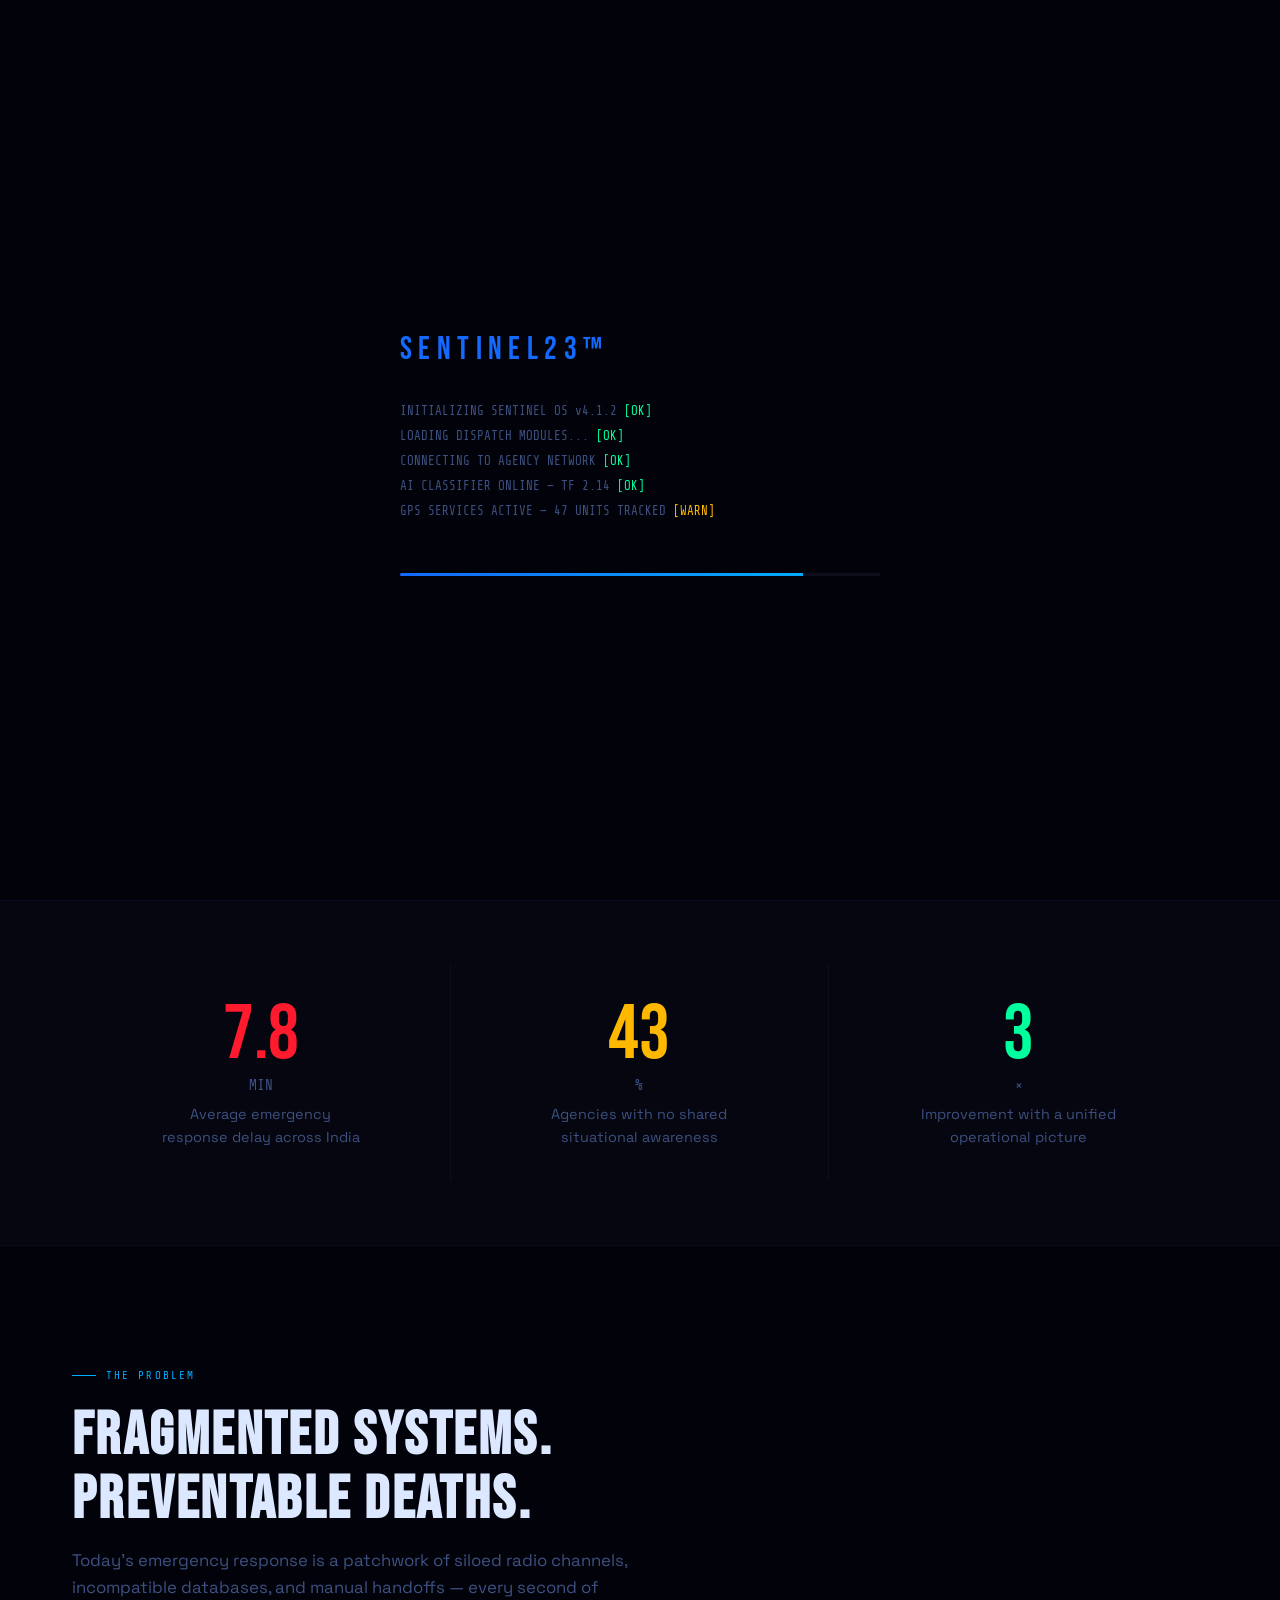
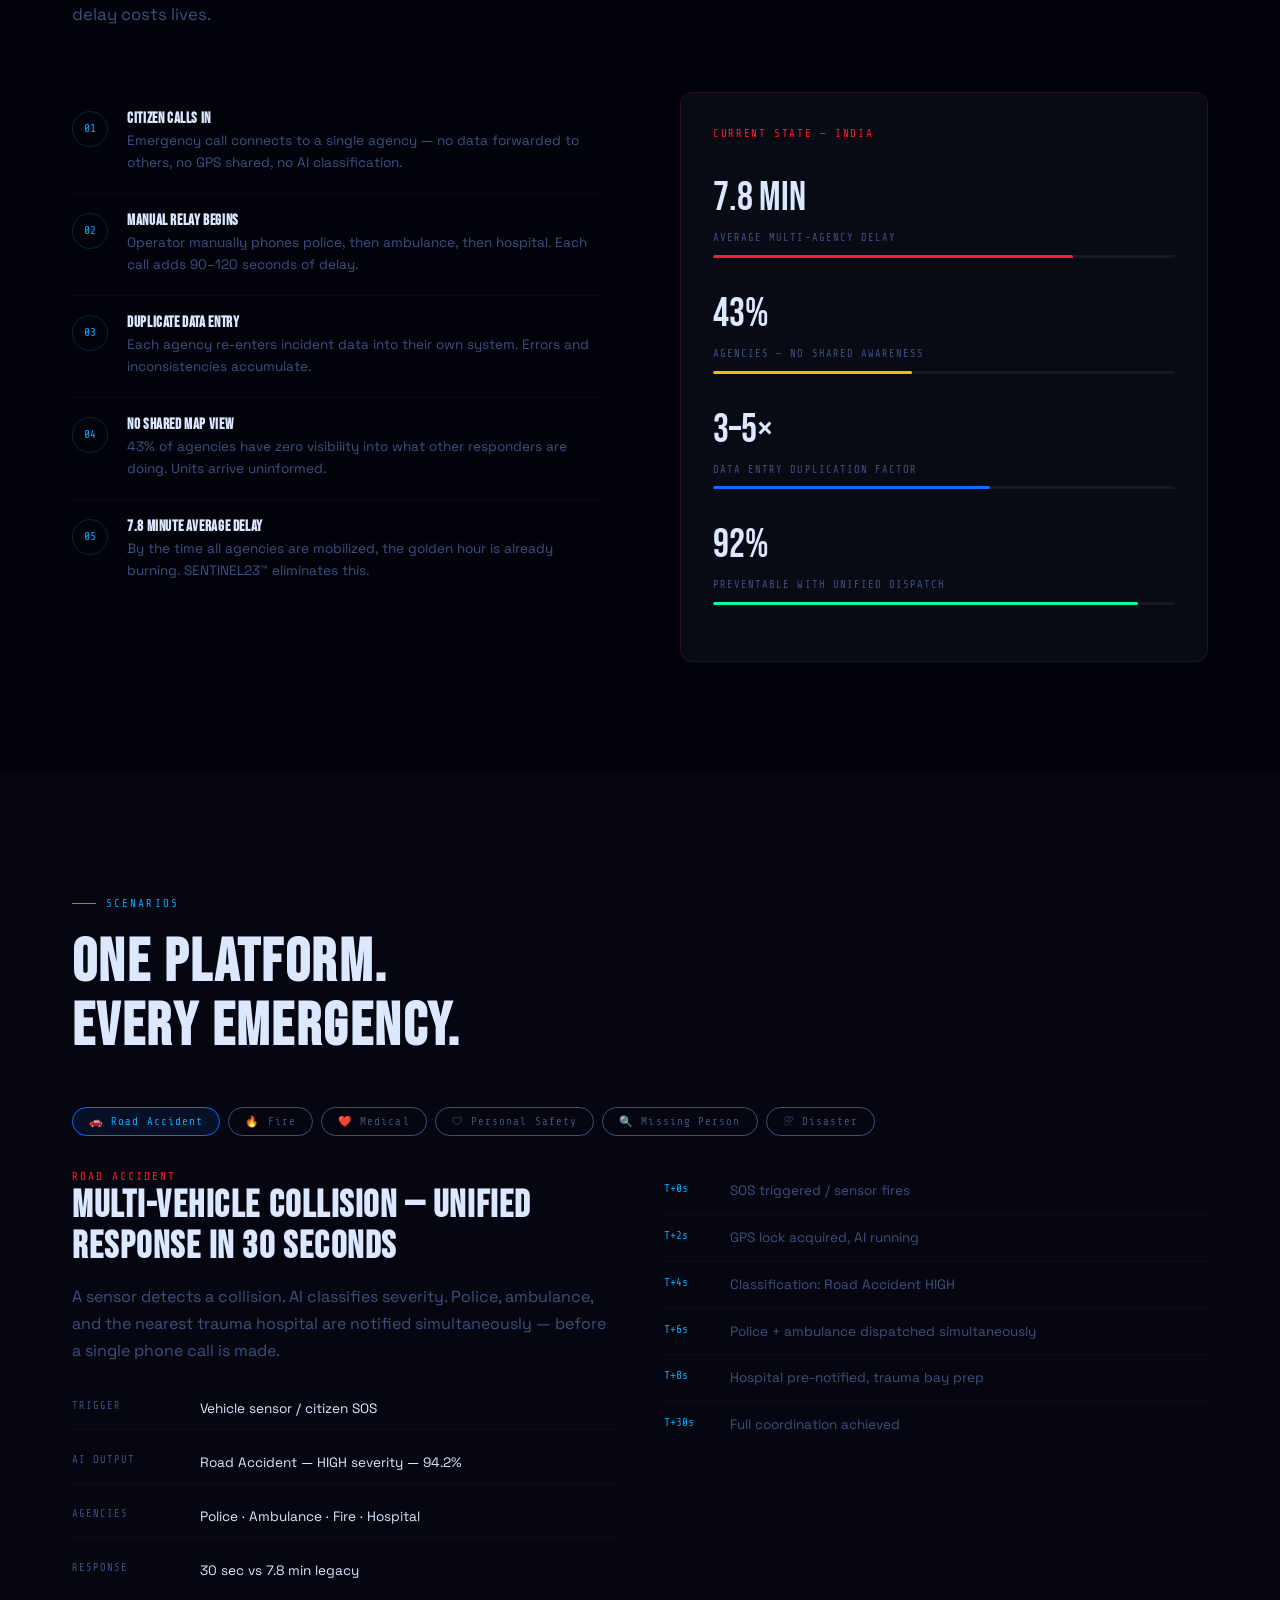
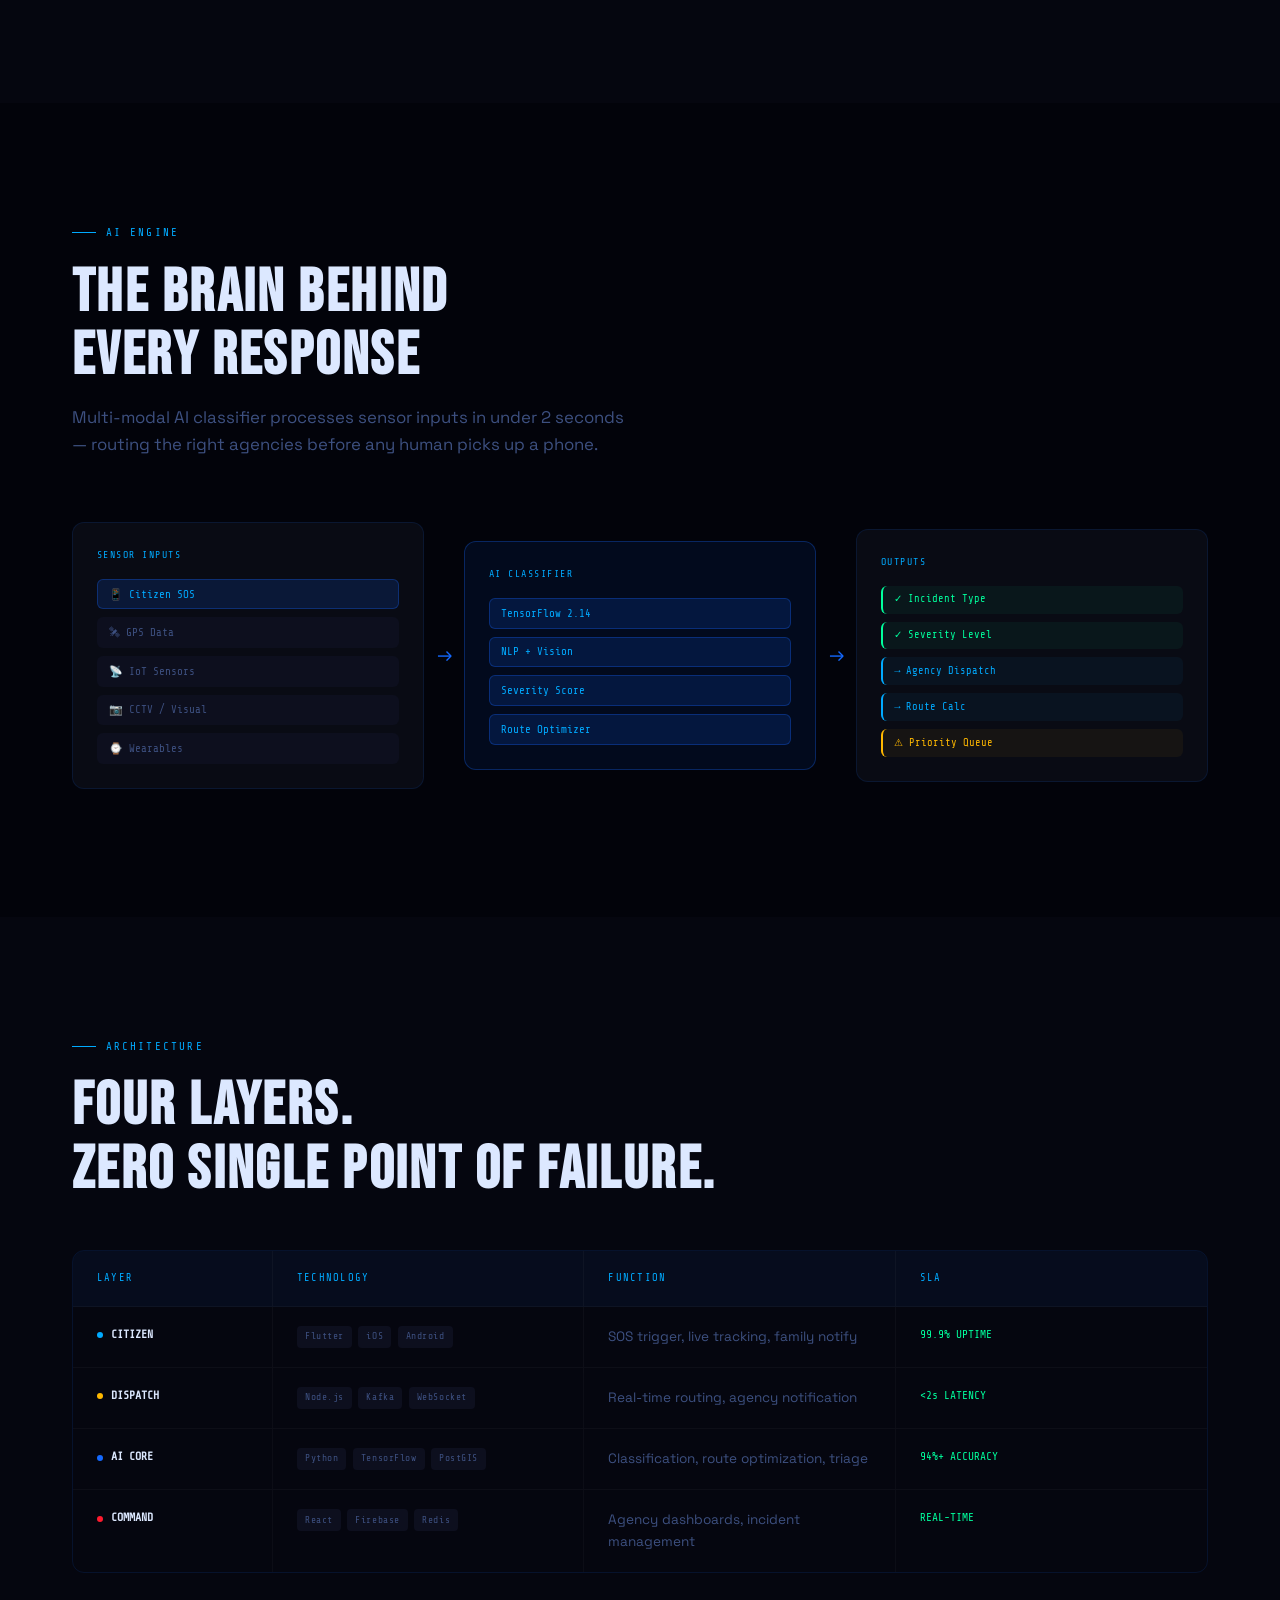
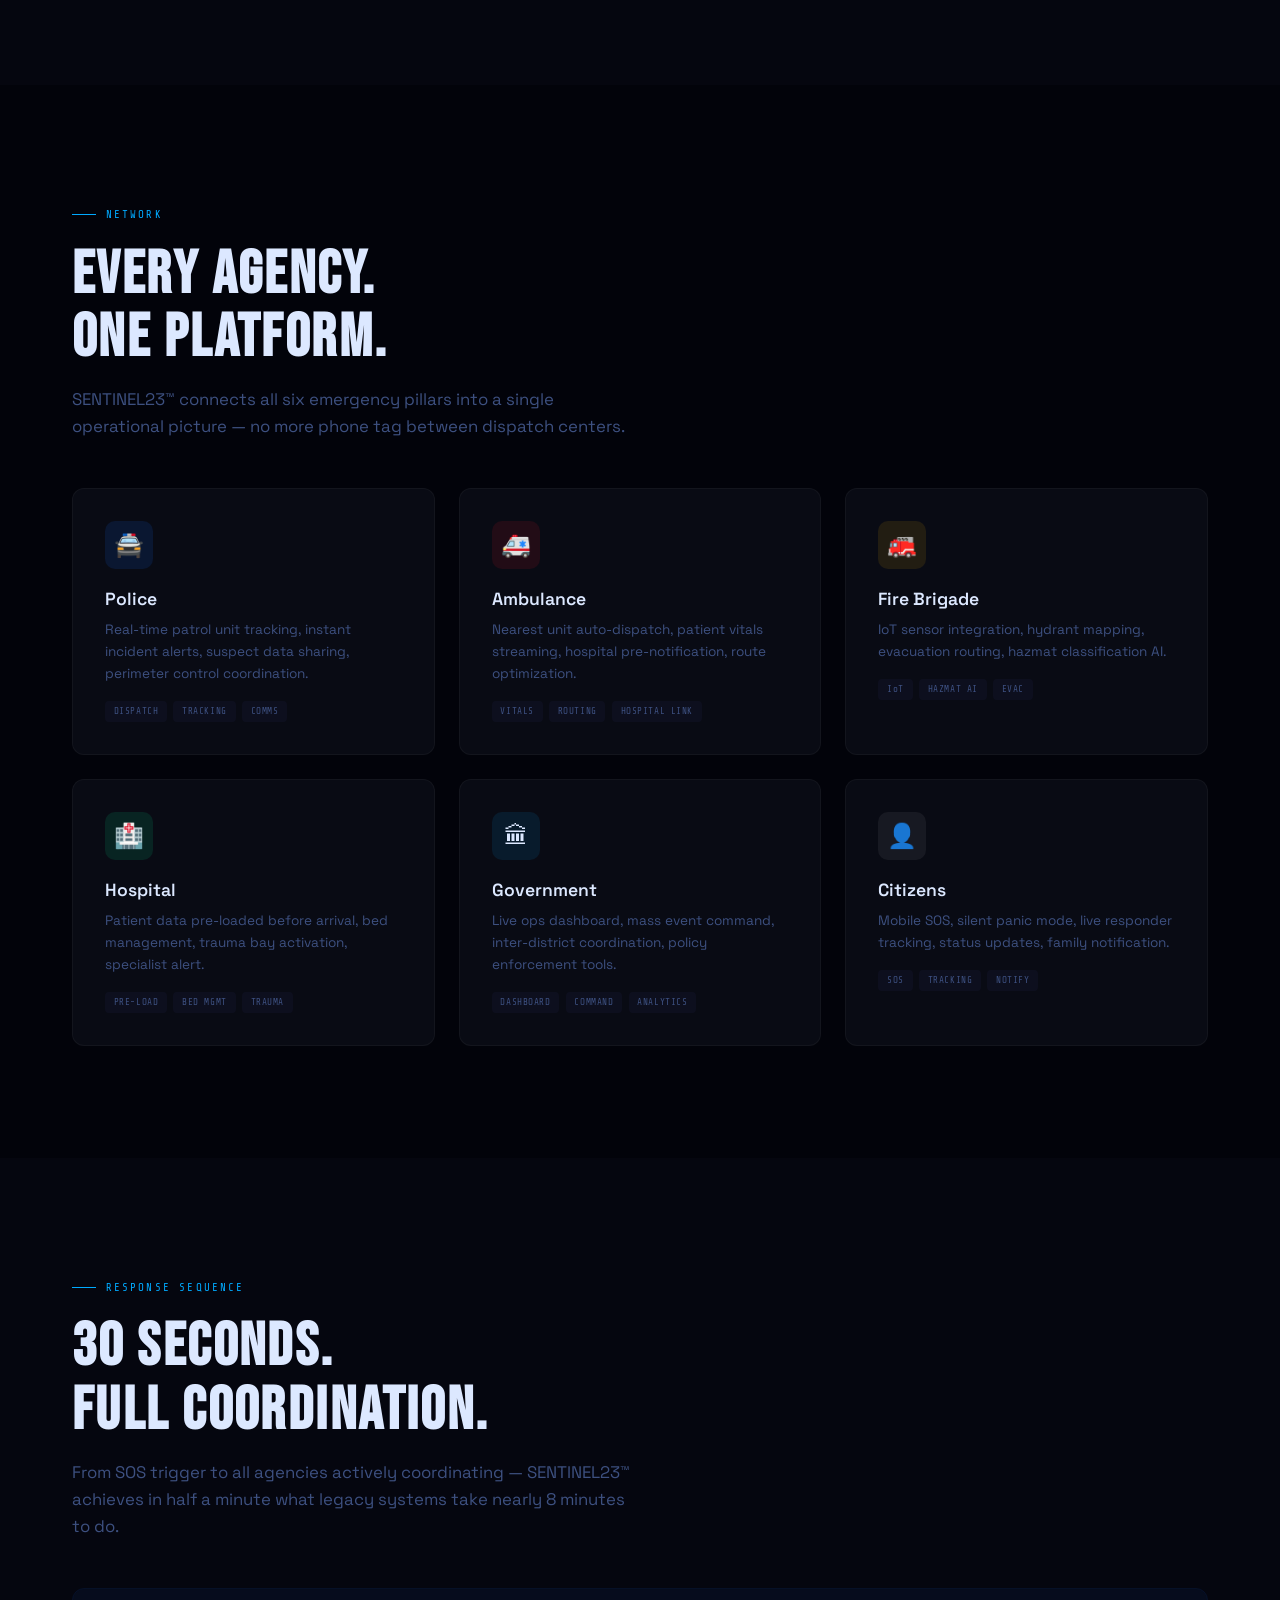
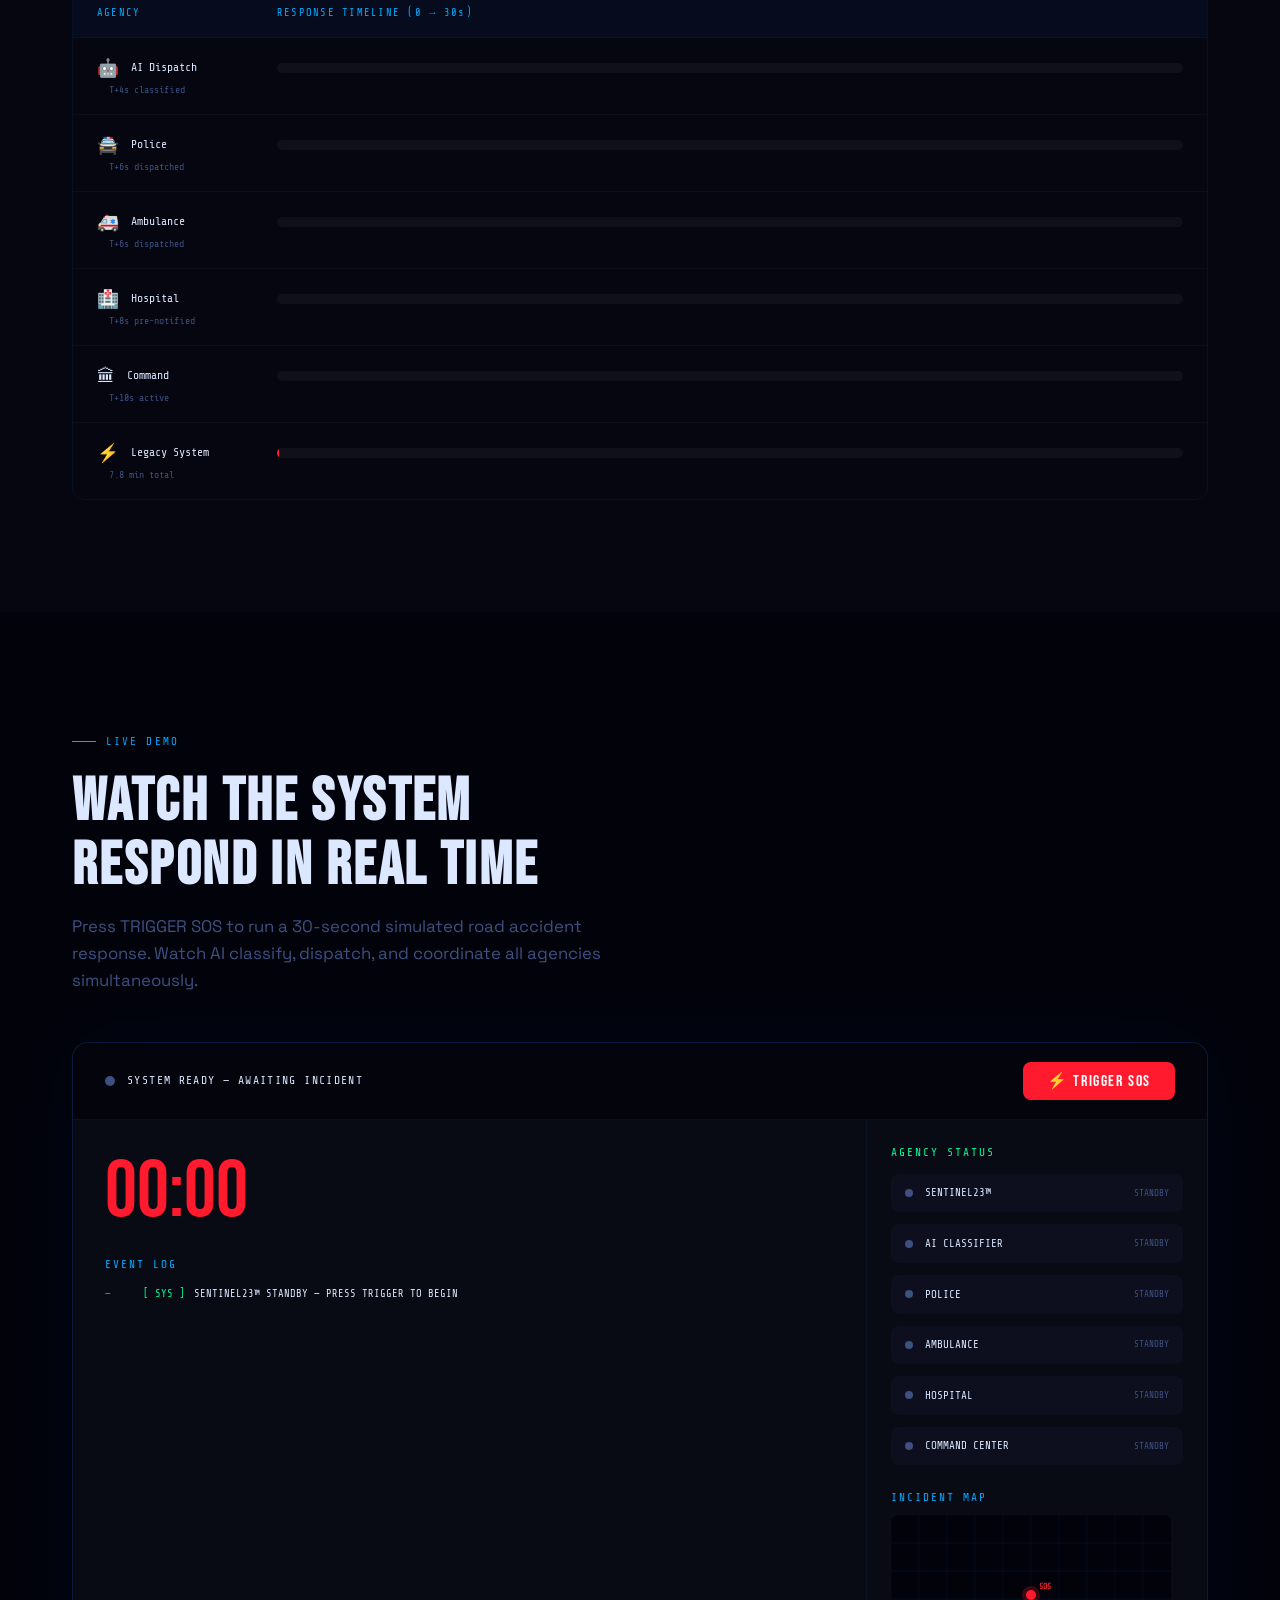
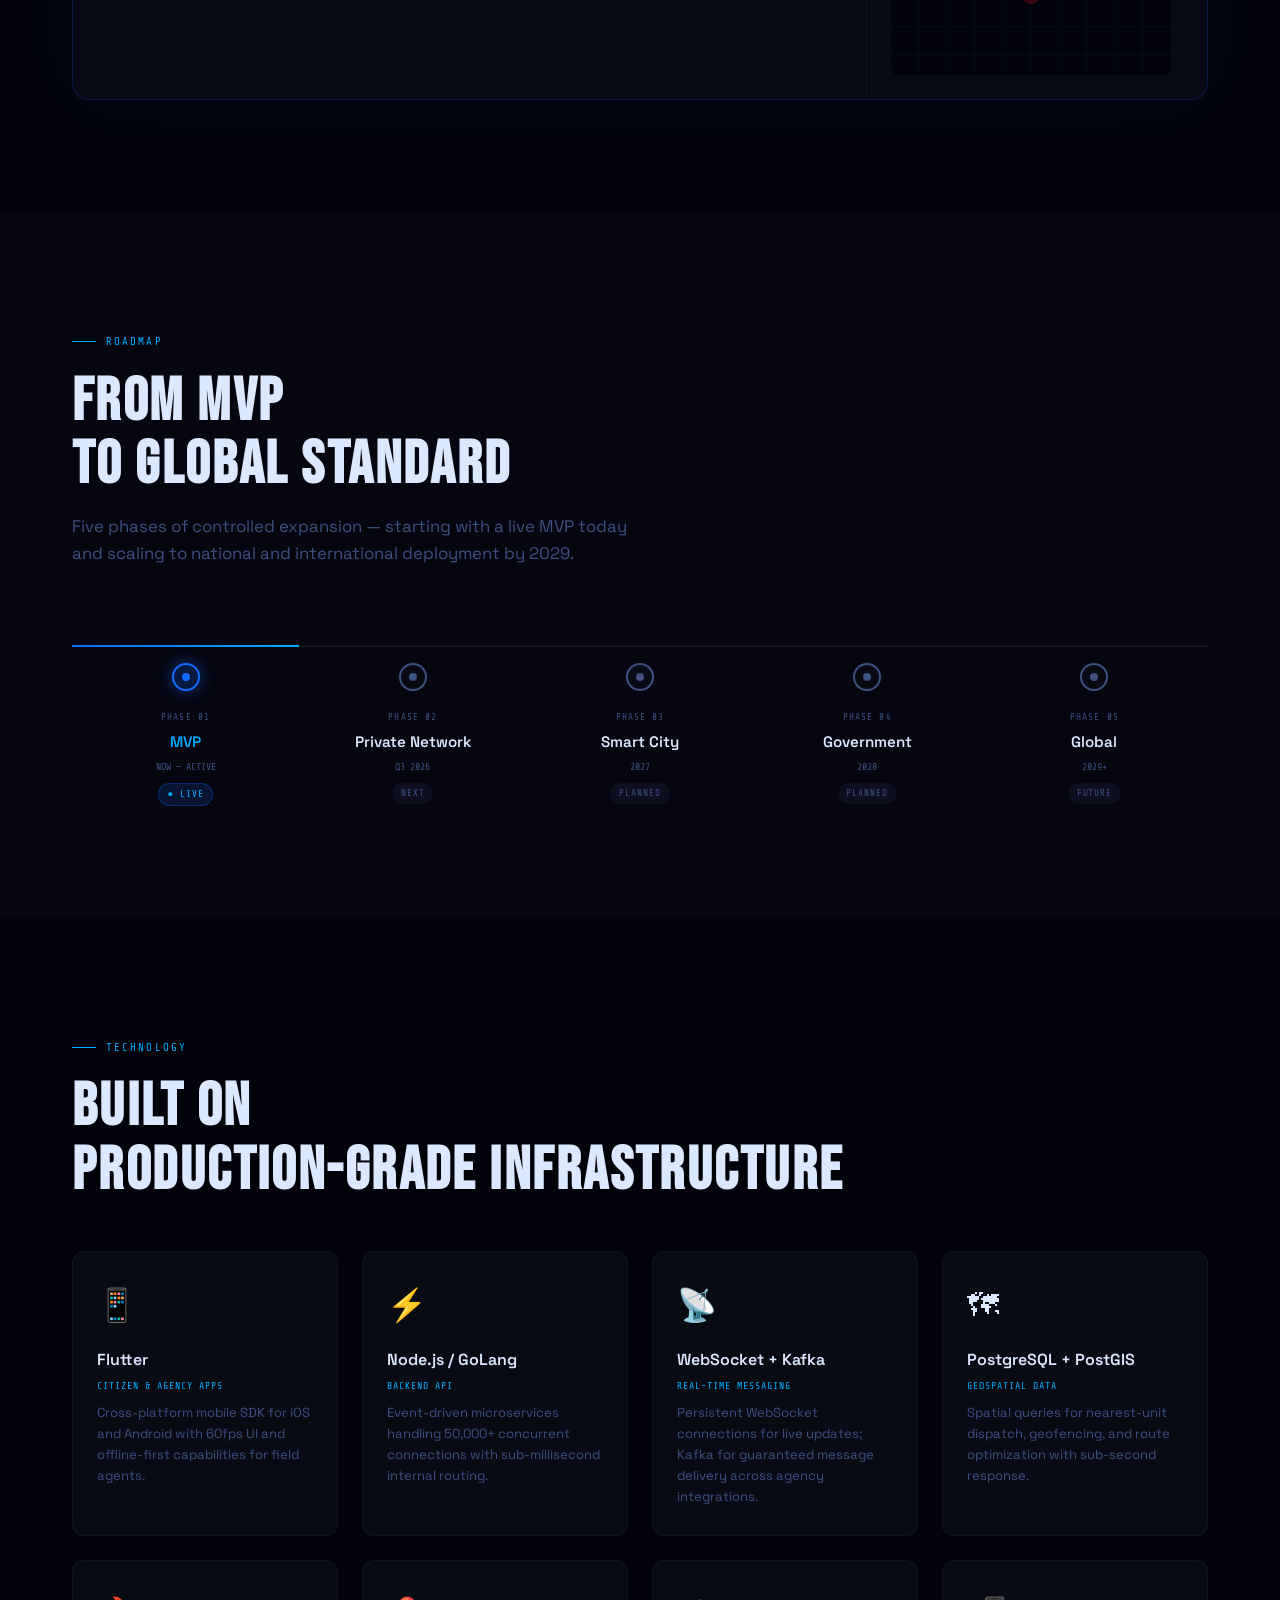
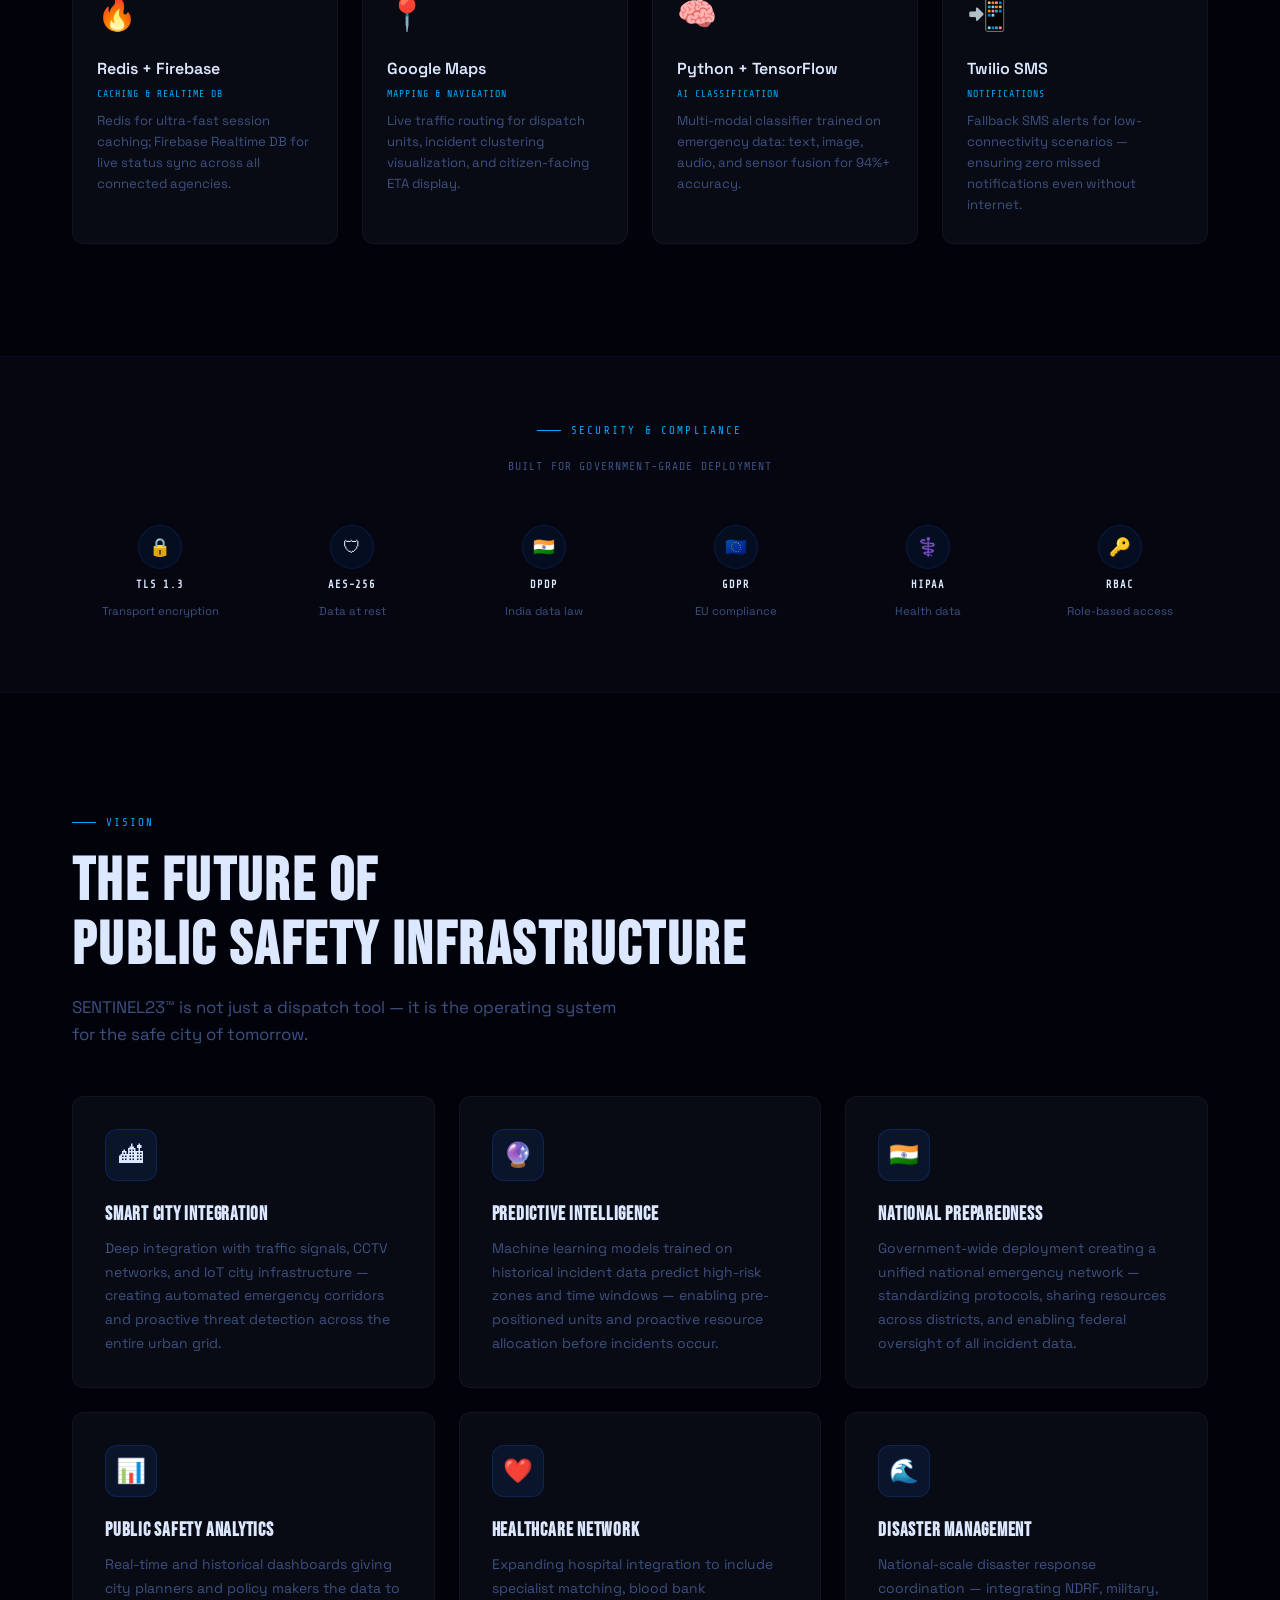
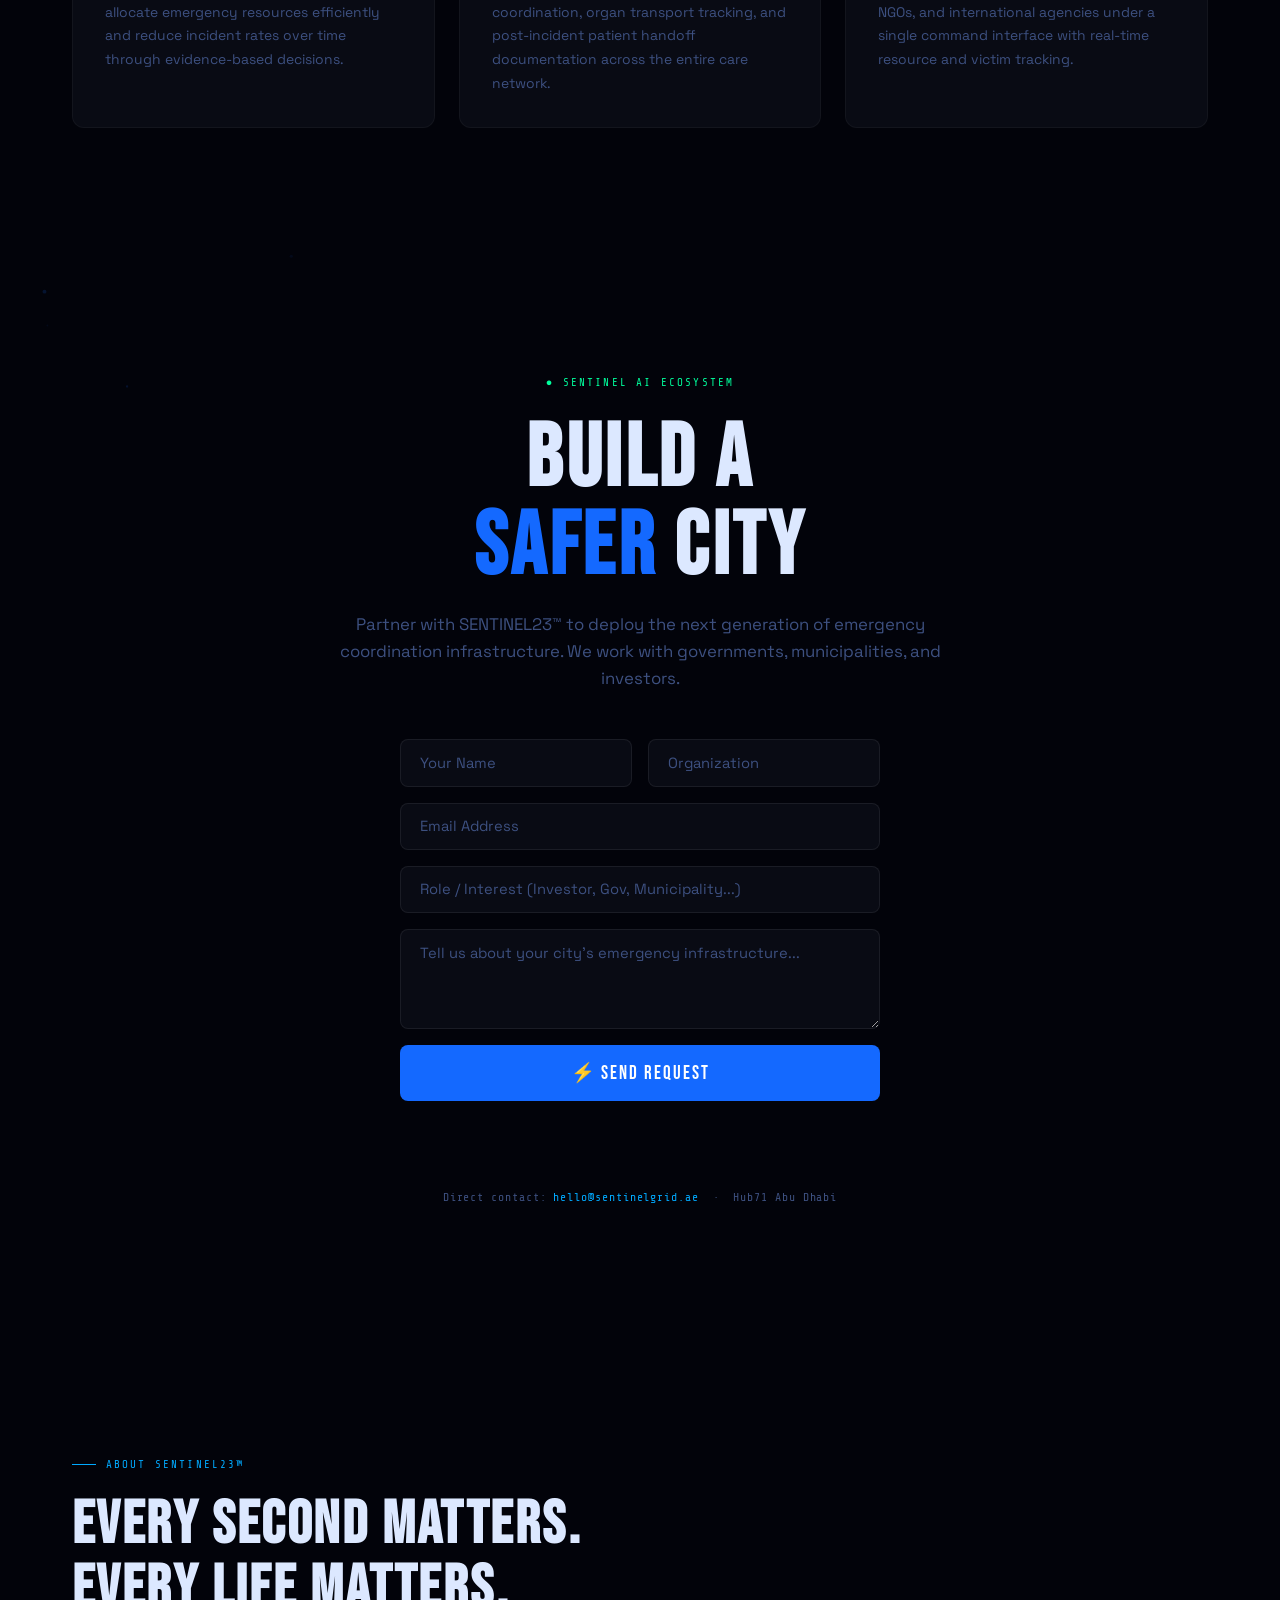
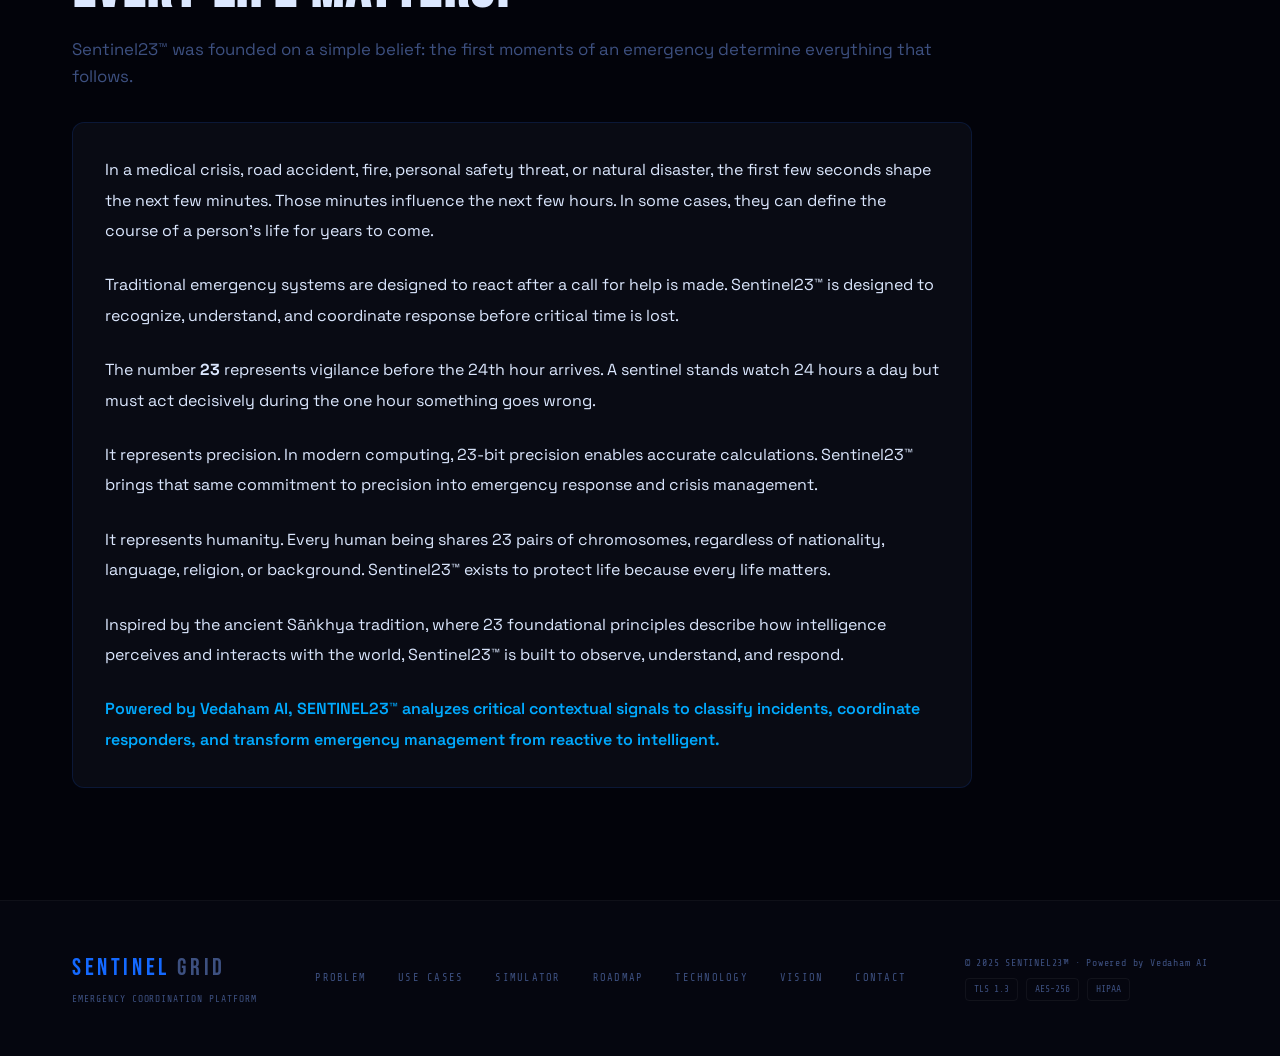
==== index.html @ 02a3d53c "Link Update index.html" ====
<!DOCTYPE html>
<html lang="en">
<head>
<meta charset="UTF-8">
<meta name="viewport" content="width=device-width,initial-scale=1,viewport-fit=cover">
<title>SENTINEL23™ — Emergency Coordination Platform</title>
<meta name="description" content="AI-powered emergency coordination platform connecting citizens, police, ambulance, fire, hospitals and government in real-time.">
<link rel="preconnect" href="https://fonts.googleapis.com">
<link rel="preconnect" href="https://fonts.gstatic.com" crossorigin>
<link href="https://fonts.googleapis.com/css2?family=Bebas+Neue&family=Space+Grotesk:wght@300;400;500;600;700&family=Share+Tech+Mono&display=swap" rel="stylesheet">
<style>
/* =============================================
   DESIGN TOKENS
============================================= */
:root{
  --ink:#02030a;
  --deep:#05060f;
  --surface:#090b14;
  --lift:#0d0f1e;
  --blue:#1469ff;
  --blue2:#00aaff;
  --red:#ff1a2e;
  --green:#00ff9d;
  --amber:#ffb800;
  --text:#dce8ff;
  --muted:#3d5080;
  --mono:'Share Tech Mono',monospace;
  --r:8px;
}

/* =============================================
   RESET & BASE
============================================= */
*,*::before,*::after{box-sizing:border-box;margin:0;padding:0}
html{scroll-behavior:smooth;font-size:16px}
body{
  background:var(--ink);
  color:var(--text);
  font-family:'Space Grotesk',sans-serif;
  font-weight:400;
  line-height:1.6;
  overflow-x:hidden;
  cursor:none;
}
img{display:block;max-width:100%}
a{color:inherit;text-decoration:none}
ul{list-style:none}
button{cursor:none;font-family:inherit;border:none;background:none;color:inherit}
input,textarea{font-family:inherit}

/* =============================================
   TYPOGRAPHY
============================================= */
h1,h2,h3,h4,.bebas{font-family:'Bebas Neue',sans-serif;letter-spacing:.04em;line-height:1.05}
.mono{font-family:var(--mono)}
.label{
  font-family:var(--mono);
  font-size:.7rem;
  letter-spacing:.18em;
  text-transform:uppercase;
  color:var(--muted);
}
.label-blue{color:var(--blue2)}
.label-green{color:var(--green)}
.label-red{color:var(--red)}
.label-amber{color:var(--amber)}

/* =============================================
   LAYOUT
============================================= */
.container{max-width:1200px;margin:0 auto;padding:0 2rem}
.grid-2{display:grid;grid-template-columns:1fr 1fr;gap:2rem}
.grid-3{display:grid;grid-template-columns:repeat(3,1fr);gap:2rem}
.grid-4{display:grid;grid-template-columns:repeat(4,1fr);gap:1.5rem}

/* =============================================
   BUTTONS
============================================= */
.btn-p{
  display:inline-flex;align-items:center;gap:.5rem;
  padding:.75rem 1.75rem;
  background:var(--blue);
  color:#fff;
  font-family:'Bebas Neue',sans-serif;
  font-size:1.1rem;
  letter-spacing:.08em;
  border-radius:var(--r);
  transition:background .2s,transform .15s,box-shadow .2s;
}
.btn-p:hover{background:#0f55d6;transform:translateY(-2px);box-shadow:0 8px 24px rgba(20,105,255,.4)}
.btn-g{
  display:inline-flex;align-items:center;gap:.5rem;
  padding:.75rem 1.75rem;
  background:transparent;
  color:var(--text);
  font-family:'Bebas Neue',sans-serif;
  font-size:1.1rem;
  letter-spacing:.08em;
  border:1px solid var(--muted);
  border-radius:var(--r);
  transition:border-color .2s,color .2s,transform .15s;
}
.btn-g:hover{border-color:var(--blue2);color:var(--blue2);transform:translateY(-2px)}

/* =============================================
   SCROLL PROGRESS
============================================= */
#scroll-prog{
  position:fixed;top:0;left:0;height:2px;
  background:linear-gradient(90deg,var(--blue),var(--blue2));
  width:0%;z-index:9999;transition:width .1s linear;
}

/* =============================================
   CUSTOM CURSOR
============================================= */
#cur-dot{
  position:fixed;width:8px;height:8px;
  background:var(--blue2);border-radius:50%;
  pointer-events:none;z-index:9998;
  transform:translate(-50%,-50%);
  transition:width .15s,height .15s,background .15s;
}
#cur-ring{
  position:fixed;width:32px;height:32px;
  border:1px solid rgba(0,170,255,.5);border-radius:50%;
  pointer-events:none;z-index:9997;
  transform:translate(-50%,-50%);
  transition:transform .08s linear,width .15s,height .15s,border-color .15s;
}
body.hovering #cur-dot{width:12px;height:12px;background:var(--blue)}
body.hovering #cur-ring{width:44px;height:44px;border-color:var(--blue)}

/* =============================================
   BOOT SEQUENCE
============================================= */
#boot{
  position:fixed;inset:0;z-index:10000;
  background:var(--ink);
  display:flex;align-items:center;justify-content:center;
  flex-direction:column;gap:2rem;
  transition:opacity .6s ease,visibility .6s ease;
}
#boot.done{opacity:0;visibility:hidden;pointer-events:none}
.boot-inner{width:min(480px,90vw)}
.boot-logo{
  font-family:'Bebas Neue',sans-serif;
  font-size:2rem;letter-spacing:.2em;
  color:var(--blue);margin-bottom:1.5rem;
}
.boot-lines{min-height:9rem}
.boot-line{
  font-family:var(--mono);
  font-size:.78rem;color:var(--muted);
  line-height:2;opacity:0;
  transition:opacity .3s;
}
.boot-line.show{opacity:1}
.boot-line.ok::after{content:' [OK]';color:var(--green)}
.boot-line.err::after{content:' [ERR]';color:var(--red)}
.boot-line.warn::after{content:' [WARN]';color:var(--amber)}
.boot-bar-wrap{
  height:3px;background:var(--lift);
  border-radius:2px;overflow:hidden;
  margin-top:1.5rem;
}
.boot-bar{height:100%;width:0%;background:linear-gradient(90deg,var(--blue),var(--blue2));transition:width .4s ease}

/* =============================================
   ALERT TICKER
============================================= */
#ticker{
  position:fixed;top:0;left:0;right:0;z-index:900;
  background:var(--red);height:28px;
  display:flex;align-items:center;overflow:hidden;
}
.ticker-label{
  font-family:var(--mono);font-size:.65rem;letter-spacing:.12em;
  background:#fff;color:var(--red);
  padding:0 .75rem;height:100%;
  display:flex;align-items:center;white-space:nowrap;flex-shrink:0;
}
.ticker-track{
  display:flex;gap:0;
  animation:tickScroll 30s linear infinite;
  white-space:nowrap;
}
.ticker-item{
  font-family:var(--mono);font-size:.65rem;letter-spacing:.08em;
  padding:0 2.5rem;color:#fff;
  display:flex;align-items:center;gap:.75rem;
}
.ticker-item::before{content:'●';font-size:.4rem;color:rgba(255,255,255,.6)}
@keyframes tickScroll{0%{transform:translateX(0)}100%{transform:translateX(-50%)}}

/* =============================================
   NAV
============================================= */
#nav{
  position:fixed;top:28px;left:0;right:0;z-index:800;
  padding:.85rem 2rem;
  display:flex;align-items:center;justify-content:space-between;
  transition:background .3s,backdrop-filter .3s,padding .3s;
}
#nav.scrolled{
  background:rgba(2,3,10,.92);
  backdrop-filter:blur(20px);
  padding:.6rem 2rem;
  border-bottom:1px solid rgba(20,105,255,.12);
}
.nav-logo{
  font-family:'Bebas Neue',sans-serif;
  font-size:1.4rem;letter-spacing:.15em;
  color:var(--blue);
}
.nav-logo span{color:var(--text)}
.nav-links{display:flex;gap:2rem;align-items:center}
.nav-links a{
  font-family:var(--mono);font-size:.72rem;
  letter-spacing:.12em;text-transform:uppercase;
  color:var(--muted);
  transition:color .2s;
}
.nav-links a:hover{color:var(--blue2)}
.nav-links .btn-p{font-size:.85rem;padding:.5rem 1.2rem}
.nav-hamburger{
  display:none;flex-direction:column;gap:5px;
  width:28px;padding:4px 0;
}
.nav-hamburger span{
  height:1.5px;background:var(--text);
  border-radius:2px;transition:transform .3s,opacity .3s;
}
.nav-hamburger.open span:nth-child(1){transform:translateY(6.5px) rotate(45deg)}
.nav-hamburger.open span:nth-child(2){opacity:0}
.nav-hamburger.open span:nth-child(3){transform:translateY(-6.5px) rotate(-45deg)}
.nav-mobile{
  display:none;position:fixed;top:calc(28px + 52px);
  left:0;right:0;
  background:rgba(5,6,15,.97);
  backdrop-filter:blur(20px);
  padding:2rem;flex-direction:column;gap:1.5rem;
  border-bottom:1px solid rgba(20,105,255,.15);
  z-index:799;
}
.nav-mobile.open{display:flex}
.nav-mobile a{
  font-family:var(--mono);font-size:.85rem;
  letter-spacing:.12em;text-transform:uppercase;
  color:var(--muted);transition:color .2s;
}
.nav-mobile a:hover{color:var(--blue2)}

/* =============================================
   SECTION SHARED
============================================= */
.section{padding:7rem 0}
.section-alt{background:var(--deep)}
.sec-eyebrow{
  display:inline-flex;align-items:center;gap:.6rem;
  font-family:var(--mono);font-size:.68rem;
  letter-spacing:.2em;text-transform:uppercase;
  color:var(--blue2);margin-bottom:1.2rem;
}
.sec-eyebrow::before{content:'';display:block;width:24px;height:1px;background:var(--blue2)}
.sec-title{font-size:clamp(2.2rem,5vw,3.8rem);color:var(--text);margin-bottom:1rem}
.sec-sub{color:var(--muted);max-width:560px;font-size:1.05rem}

/* =============================================
   REVEAL ANIMATIONS
============================================= */
.rv,.rv-l,.rv-r{opacity:0;transition:opacity .7s ease,transform .7s ease}
.rv{transform:translateY(32px)}
.rv-l{transform:translateX(-32px)}
.rv-r{transform:translateX(32px)}
.rv.up,.rv-l.up,.rv-r.up{opacity:1;transform:none}

/* =============================================
   HERO
============================================= */
#hero{
  position:relative;min-height:100vh;
  display:flex;align-items:center;
  padding-top:calc(28px + 80px);
  overflow:hidden;
}
#hero-canvas{position:absolute;inset:0;z-index:0}
.hero-atmo{
  position:absolute;inset:0;z-index:1;
  background:radial-gradient(ellipse 80% 60% at 50% 40%, rgba(20,105,255,.07) 0%, transparent 70%);
  pointer-events:none;
}
.hero-atmo2{
  position:absolute;inset:0;z-index:1;
  background:radial-gradient(ellipse 40% 40% at 80% 60%, rgba(255,26,46,.04) 0%, transparent 60%);
  pointer-events:none;
}
.hero-inner{
  position:relative;z-index:2;
  display:grid;grid-template-columns:1fr 440px;
  gap:4rem;align-items:center;
  width:100%;max-width:1200px;
  margin:0 auto;padding:0 2rem;
}
.hero-left{}
.hero-badge{
  display:inline-flex;align-items:center;gap:.5rem;
  font-family:var(--mono);font-size:.68rem;
  letter-spacing:.15em;
  border:1px solid rgba(20,105,255,.3);
  border-radius:100px;
  padding:.3rem .9rem;color:var(--blue2);
  margin-bottom:1.5rem;
}
.hero-badge::before{content:'';width:6px;height:6px;border-radius:50%;background:var(--green);animation:blink 1.4s ease-in-out infinite}
@keyframes blink{0%,100%{opacity:1}50%{opacity:.2}}
.hero-h1{
  font-family:'Bebas Neue',sans-serif;
  font-size:clamp(3.5rem,8vw,7rem);
  line-height:.96;
  color:var(--text);
  margin-bottom:1.5rem;
}
.hero-h1 .glitch{
  position:relative;display:inline-block;
  color:var(--blue);
}
.hero-h1 .glitch::before,.hero-h1 .glitch::after{
  content:attr(data-text);
  position:absolute;left:0;top:0;
  clip-path:polygon(0 0,100% 0,100% 45%,0 45%);
}
.hero-h1 .glitch::before{color:var(--red);animation:glitchA 3.5s infinite;left:2px}
.hero-h1 .glitch::after{color:var(--blue2);animation:glitchB 3.5s infinite;left:-2px}
@keyframes glitchA{0%,94%,100%{opacity:0;transform:none}95%{opacity:.7;transform:skewX(-2deg) translateX(3px)}97%{opacity:.4;transform:skewX(1deg) translateX(-2px)}}
@keyframes glitchB{0%,92%,100%{opacity:0;transform:none}93%{opacity:.6;transform:skewX(2deg) translateX(-3px)}96%{opacity:.3;transform:none}}
.hero-sub{color:var(--muted);font-size:1.1rem;max-width:500px;margin-bottom:2.5rem;line-height:1.7}
.hero-ctas{display:flex;gap:1rem;flex-wrap:wrap}
.hero-stat-row{
  display:flex;gap:2rem;margin-top:3rem;
  padding-top:2rem;border-top:1px solid rgba(255,255,255,.05);
}
.hero-stat{}
.hero-stat-val{
  font-family:'Bebas Neue',sans-serif;
  font-size:2rem;color:var(--blue2);
  line-height:1;
}
.hero-stat-val span{font-size:1.1rem;color:var(--muted)}
.hero-stat-lbl{font-family:var(--mono);font-size:.6rem;letter-spacing:.15em;color:var(--muted);margin-top:.2rem}

/* OPS PANEL */
.ops-panel{
  background:var(--surface);
  border:1px solid rgba(20,105,255,.18);
  border-radius:12px;
  overflow:hidden;
  box-shadow:0 0 60px rgba(20,105,255,.08), inset 0 0 40px rgba(20,105,255,.03);
}
.ops-header{
  display:flex;align-items:center;justify-content:space-between;
  padding:.75rem 1.2rem;
  border-bottom:1px solid rgba(20,105,255,.1);
  background:rgba(9,11,20,.7);
}
.ops-header-left{display:flex;gap:.5rem;align-items:center}
.ops-dot{width:8px;height:8px;border-radius:50%}
.ops-dot.r{background:var(--red)}
.ops-dot.a{background:var(--amber)}
.ops-dot.g{background:var(--green)}
.ops-title{font-family:var(--mono);font-size:.65rem;letter-spacing:.15em;color:var(--muted);margin-left:.5rem}
.ops-live{
  font-family:var(--mono);font-size:.6rem;letter-spacing:.12em;
  color:var(--green);display:flex;align-items:center;gap:.4rem;
}
.ops-live::before{content:'';width:5px;height:5px;border-radius:50%;background:var(--green);animation:blink 1s ease-in-out infinite}
.ops-body{display:grid;grid-template-rows:1fr 1fr;gap:0}

/* Radar */
.ops-radar-wrap{
  padding:1rem;
  border-bottom:1px solid rgba(20,105,255,.08);
  display:flex;align-items:center;justify-content:center;
}
#radar-canvas{display:block}

/* Feed */
.ops-feed{padding:.75rem 1rem;min-height:120px}
.feed-item{
  font-family:var(--mono);font-size:.65rem;
  line-height:1.8;color:var(--muted);
  transition:opacity .4s;
}
.feed-item.active{color:var(--text)}
.feed-time{color:var(--blue2);margin-right:.6rem}
.feed-type{margin-right:.4rem}
.feed-type.sys{color:var(--green)}
.feed-type.ai{color:var(--blue2)}
.feed-type.dis{color:var(--amber)}
.feed-type.crd{color:var(--red)}

/* =============================================
   STAKES STRIP
============================================= */
#stakes{
  padding:4rem 0;
  background:var(--deep);
  border-top:1px solid rgba(20,105,255,.08);
  border-bottom:1px solid rgba(20,105,255,.08);
}
.stakes-grid{
  display:grid;grid-template-columns:repeat(3,1fr);
  gap:0;
}
.stake-item{
  display:flex;flex-direction:column;align-items:center;
  text-align:center;padding:2rem;
  border-right:1px solid rgba(255,255,255,.04);
  position:relative;
}
.stake-item:last-child{border-right:none}
.stake-num{
  font-family:'Bebas Neue',sans-serif;
  font-size:clamp(3rem,6vw,5rem);
  line-height:1;color:var(--red);
}
.stake-item:nth-child(2) .stake-num{color:var(--amber)}
.stake-item:nth-child(3) .stake-num{color:var(--green)}
.stake-unit{font-family:var(--mono);font-size:.9rem;color:var(--muted)}
.stake-lbl{color:var(--muted);font-size:.9rem;margin-top:.4rem;max-width:200px}

/* =============================================
   PROBLEM
============================================= */
#problem{padding:7rem 0}
.problem-grid{display:grid;grid-template-columns:1fr 1fr;gap:5rem;align-items:start;margin-top:4rem}
.problem-steps{display:flex;flex-direction:column;gap:0}
.p-step{
  display:flex;gap:1.2rem;align-items:flex-start;
  padding:1.2rem 0;
  border-bottom:1px solid rgba(255,255,255,.03);
}
.p-step:last-child{border-bottom:none}
.p-step-num{
  font-family:var(--mono);font-size:.72rem;
  color:var(--blue2);flex-shrink:0;
  width:36px;height:36px;border:1px solid rgba(0,170,255,.2);
  border-radius:50%;display:flex;align-items:center;justify-content:center;
}
.p-step-body h4{font-size:.95rem;color:var(--text);margin-bottom:.2rem}
.p-step-body p{font-size:.85rem;color:var(--muted);line-height:1.6}
.problem-data{
  background:var(--surface);
  border:1px solid rgba(255,26,46,.15);
  border-radius:12px;padding:2rem;
}
.prob-data-title{font-family:var(--mono);font-size:.68rem;letter-spacing:.15em;color:var(--red);margin-bottom:1.5rem}
.prob-stat{margin-bottom:1.5rem}
.prob-stat-val{font-family:'Bebas Neue',sans-serif;font-size:2.5rem;color:var(--text)}
.prob-stat-lbl{font-family:var(--mono);font-size:.65rem;color:var(--muted);letter-spacing:.1em}
.prob-bar{height:3px;background:rgba(255,255,255,.06);border-radius:2px;margin-top:.5rem;overflow:hidden}
.prob-bar-fill{height:100%;border-radius:2px}

/* =============================================
   USE CASES
============================================= */
#usecases{padding:7rem 0;background:var(--deep)}
.uc-tabs{display:flex;gap:.5rem;flex-wrap:wrap;margin-top:3rem;margin-bottom:2rem}
.uc-tab{
  font-family:var(--mono);font-size:.68rem;letter-spacing:.1em;
  padding:.45rem 1rem;
  border:1px solid var(--muted);
  border-radius:100px;color:var(--muted);
  transition:all .2s;
}
.uc-tab:hover,.uc-tab.active{
  border-color:var(--blue);color:var(--blue2);
  background:rgba(20,105,255,.1);
}
.uc-panel{display:none}
.uc-panel.active{display:grid;grid-template-columns:1fr 1fr;gap:3rem;align-items:start}
.uc-main h3{font-size:clamp(1.8rem,3vw,2.4rem);margin-bottom:1rem}
.uc-main p{color:var(--muted);line-height:1.7;margin-bottom:1.5rem}
.uc-details{display:flex;flex-direction:column;gap:.75rem}
.uc-row{
  display:grid;grid-template-columns:120px 1fr;gap:.5rem;align-items:start;
  padding:.6rem 0;border-bottom:1px solid rgba(255,255,255,.03);
}
.uc-row:last-child{border-bottom:none}
.uc-row-lbl{font-family:var(--mono);font-size:.65rem;color:var(--muted);letter-spacing:.1em}
.uc-row-val{font-size:.85rem;color:var(--text)}
.uc-timeline{display:flex;flex-direction:column;gap:0}
.uc-t-item{
  display:flex;gap:1rem;align-items:flex-start;
  padding:.75rem 0;
  border-bottom:1px solid rgba(255,255,255,.03);
}
.uc-t-item:last-child{border-bottom:none}
.uc-t-time{font-family:var(--mono);font-size:.7rem;color:var(--blue2);flex-shrink:0;width:50px}
.uc-t-text{font-size:.85rem;color:var(--muted)}

/* =============================================
   AI ENGINE
============================================= */
#ai{padding:7rem 0}
.ai-flow{
  display:flex;align-items:center;gap:0;
  margin-top:4rem;
  overflow-x:auto;padding-bottom:1rem;
}
.ai-stage{
  flex:1;min-width:180px;
  background:var(--surface);
  border:1px solid rgba(20,105,255,.12);
  border-radius:12px;padding:1.5rem;
  position:relative;
}
.ai-arrow{
  flex-shrink:0;width:40px;
  display:flex;align-items:center;justify-content:center;
  color:var(--blue);font-size:1.2rem;
}
.ai-stage-label{font-family:var(--mono);font-size:.62rem;color:var(--blue2);letter-spacing:.15em;margin-bottom:1rem}
.ai-items{display:flex;flex-direction:column;gap:.5rem}
.ai-item{
  font-family:var(--mono);font-size:.68rem;
  padding:.35rem .7rem;
  border-radius:6px;
  background:var(--lift);
  color:var(--muted);
  transition:background .3s,color .3s,border-color .3s;
  border:1px solid transparent;
}
.ai-item.pulse{
  background:rgba(20,105,255,.15);
  color:var(--blue2);
  border-color:rgba(20,105,255,.3);
}
.ai-center{
  background:rgba(20,105,255,.08);
  border-color:rgba(20,105,255,.3);
}
.ai-output-items{display:flex;flex-direction:column;gap:.5rem}
.ai-out-item{
  font-family:var(--mono);font-size:.65rem;
  padding:.35rem .7rem;border-radius:6px;
  border-left:2px solid;
}
.ai-out-item.g{border-color:var(--green);background:rgba(0,255,157,.05);color:var(--green)}
.ai-out-item.b{border-color:var(--blue2);background:rgba(0,170,255,.05);color:var(--blue2)}
.ai-out-item.a{border-color:var(--amber);background:rgba(255,184,0,.05);color:var(--amber)}

/* =============================================
   PLATFORM
============================================= */
#platform{padding:7rem 0;background:var(--deep)}
.platform-table{
  margin-top:3rem;
  border:1px solid rgba(20,105,255,.12);
  border-radius:12px;overflow:hidden;
}
.pt-row{
  display:grid;grid-template-columns:200px 1fr 1fr 1fr;
  border-bottom:1px solid rgba(255,255,255,.03);
}
.pt-row:last-child{border-bottom:none}
.pt-row.header{background:rgba(20,105,255,.06)}
.pt-cell{
  padding:1.2rem 1.5rem;
  border-right:1px solid rgba(255,255,255,.03);
  font-size:.88rem;
}
.pt-cell:last-child{border-right:none}
.pt-row.header .pt-cell{
  font-family:var(--mono);font-size:.65rem;
  letter-spacing:.12em;color:var(--blue2);
}
.pt-layer{
  font-family:var(--mono);font-size:.72rem;
  color:var(--text);font-weight:600;
  display:flex;align-items:center;gap:.5rem;
}
.pt-dot{width:6px;height:6px;border-radius:50%;background:var(--blue);flex-shrink:0}
.pt-tags{display:flex;flex-wrap:wrap;gap:.4rem}
.pt-tag{
  font-family:var(--mono);font-size:.6rem;letter-spacing:.06em;
  padding:.2rem .5rem;
  background:var(--lift);border-radius:4px;color:var(--muted);
}

/* =============================================
   NETWORK
============================================= */
#network{padding:7rem 0}
.network-grid{
  display:grid;grid-template-columns:repeat(3,1fr);
  gap:1.5rem;margin-top:3rem;
}
.agency-card{
  background:var(--surface);
  border:1px solid rgba(255,255,255,.04);
  border-radius:12px;padding:2rem;
  transition:border-color .2s,transform .2s,box-shadow .2s;
  position:relative;overflow:hidden;
}
.agency-card::before{
  content:'';position:absolute;inset:0;
  opacity:0;transition:opacity .3s;
}
.agency-card:hover{transform:translateY(-4px)}
.agency-card.pol::before{background:radial-gradient(circle at 30% 30%, rgba(20,105,255,.06) 0%, transparent 60%)}
.agency-card.amb::before{background:radial-gradient(circle at 30% 30%, rgba(255,26,46,.04) 0%, transparent 60%)}
.agency-card.fir::before{background:radial-gradient(circle at 30% 30%, rgba(255,184,0,.04) 0%, transparent 60%)}
.agency-card.hos::before{background:radial-gradient(circle at 30% 30%, rgba(0,255,157,.04) 0%, transparent 60%)}
.agency-card.gov::before{background:radial-gradient(circle at 30% 30%, rgba(0,170,255,.04) 0%, transparent 60%)}
.agency-card:hover::before{opacity:1}
.agency-card:hover.pol{border-color:rgba(20,105,255,.25);box-shadow:0 0 30px rgba(20,105,255,.08)}
.agency-card:hover.amb{border-color:rgba(255,26,46,.2)}
.agency-card:hover.fir{border-color:rgba(255,184,0,.2)}
.agency-card:hover.hos{border-color:rgba(0,255,157,.2)}
.agency-card:hover.gov{border-color:rgba(0,170,255,.2)}
.agency-icon{
  width:48px;height:48px;border-radius:10px;
  display:flex;align-items:center;justify-content:center;
  font-size:1.5rem;margin-bottom:1rem;
}
.agency-card.pol .agency-icon{background:rgba(20,105,255,.12)}
.agency-card.amb .agency-icon{background:rgba(255,26,46,.1)}
.agency-card.fir .agency-icon{background:rgba(255,184,0,.1)}
.agency-card.hos .agency-icon{background:rgba(0,255,157,.1)}
.agency-card.gov .agency-icon{background:rgba(0,170,255,.1)}
.agency-card.cit .agency-icon{background:rgba(255,255,255,.06)}
.agency-name{font-size:1.1rem;font-weight:600;margin-bottom:.4rem}
.agency-desc{font-size:.85rem;color:var(--muted);line-height:1.6;margin-bottom:1rem}
.agency-tags{display:flex;flex-wrap:wrap;gap:.4rem}
.agency-tag{
  font-family:var(--mono);font-size:.58rem;letter-spacing:.06em;
  padding:.2rem .55rem;border-radius:4px;
  background:var(--lift);color:var(--muted);
}

/* =============================================
   TIMELINE
============================================= */
#timeline{padding:7rem 0;background:var(--deep)}
.tl-table{
  margin-top:3rem;
  border:1px solid rgba(20,105,255,.1);
  border-radius:12px;overflow:hidden;
}
.tl-header{
  display:grid;grid-template-columns:180px 1fr;
  background:rgba(20,105,255,.06);
  padding:1rem 1.5rem;
  border-bottom:1px solid rgba(20,105,255,.08);
}
.tl-header span{font-family:var(--mono);font-size:.65rem;letter-spacing:.12em;color:var(--blue2)}
.tl-row{
  display:grid;grid-template-columns:180px 1fr;
  align-items:center;
  padding:1rem 1.5rem;
  border-bottom:1px solid rgba(255,255,255,.03);
}
.tl-row:last-child{border-bottom:none}
.tl-agency{
  display:flex;align-items:center;gap:.75rem;
  font-family:var(--mono);font-size:.72rem;color:var(--text);
}
.tl-icon{font-size:1.1rem}
.tl-bar-track{flex:1;height:10px;background:rgba(255,255,255,.04);border-radius:5px;overflow:hidden;position:relative}
.tl-bar{
  height:100%;border-radius:5px;
  width:0%;transition:width 1.2s cubic-bezier(.4,0,.2,1);
}
.tl-label{
  font-family:var(--mono);font-size:.62rem;
  color:var(--muted);margin-left:.75rem;white-space:nowrap;
  min-width:80px;
}

/* =============================================
   SIMULATOR
============================================= */
#simulator{padding:7rem 0}
.sim-panel{
  margin-top:3rem;
  background:var(--surface);
  border:1px solid rgba(20,105,255,.18);
  border-radius:16px;
  overflow:hidden;
  box-shadow:0 0 80px rgba(20,105,255,.06);
}
.sim-header{
  display:flex;align-items:center;justify-content:space-between;
  padding:1.2rem 2rem;
  background:rgba(2,3,10,.8);
  border-bottom:1px solid rgba(20,105,255,.12);
}
.sim-status{
  display:flex;align-items:center;gap:.75rem;
}
.sim-status-dot{
  width:10px;height:10px;border-radius:50%;
  background:var(--muted);
  transition:background .3s;
}
.sim-status-dot.running{background:var(--green);animation:blink 1s ease-in-out infinite}
.sim-status-dot.done{background:var(--green);animation:none}
.sim-status-text{font-family:var(--mono);font-size:.72rem;letter-spacing:.12em;color:var(--text)}
#sim-trigger{
  font-family:'Bebas Neue',sans-serif;
  font-size:1rem;letter-spacing:.1em;
  padding:.55rem 1.5rem;
  background:var(--red);color:#fff;
  border-radius:var(--r);
  transition:background .2s,transform .15s,opacity .2s;
}
#sim-trigger:hover:not(:disabled){background:#cc0e20;transform:translateY(-1px)}
#sim-trigger:disabled{opacity:.4;cursor:not-allowed}
.sim-body{
  display:grid;grid-template-columns:1fr 340px;
}
.sim-left{
  padding:2rem;
  border-right:1px solid rgba(20,105,255,.08);
}
.sim-clock{
  font-family:'Bebas Neue',sans-serif;
  font-size:5rem;line-height:1;
  color:var(--red);
  transition:color .3s;
  margin-bottom:1.5rem;
}
.sim-clock.done{color:var(--green)}
.sim-log{
  height:220px;overflow-y:auto;
  display:flex;flex-direction:column;gap:.35rem;
  padding-right:.5rem;
}
.sim-log::-webkit-scrollbar{width:3px}
.sim-log::-webkit-scrollbar-track{background:transparent}
.sim-log::-webkit-scrollbar-thumb{background:var(--muted);border-radius:2px}
.sim-log-entry{
  display:flex;align-items:baseline;gap:.6rem;
  font-family:var(--mono);font-size:.65rem;
  animation:logFade .3s ease;
}
@keyframes logFade{from{opacity:0;transform:translateY(4px)}to{opacity:1;transform:none}}
.log-t{color:var(--blue2);flex-shrink:0;width:28px}
.log-type{flex-shrink:0;width:42px}
.log-type.sys{color:var(--green)}
.log-type.ai{color:var(--blue2)}
.log-type.dis{color:var(--amber)}
.log-type.crd{color:var(--red)}
.log-msg{color:var(--text)}
.sim-right{padding:1.5rem}
.sim-agencies{display:flex;flex-direction:column;gap:.75rem;margin-bottom:1.5rem}
.sim-agency-row{
  display:flex;align-items:center;gap:.75rem;
  padding:.6rem .8rem;
  background:var(--lift);
  border-radius:8px;
  border:1px solid transparent;
  transition:border-color .3s;
}
.sim-agency-row.activated{border-color:rgba(0,255,157,.2)}
.sim-agency-row.dispatched{border-color:rgba(255,26,46,.2)}
.sim-agency-dot{
  width:8px;height:8px;border-radius:50%;
  background:var(--muted);flex-shrink:0;
  transition:background .3s;
}
.sim-agency-row.activated .sim-agency-dot{background:var(--green);box-shadow:0 0 6px var(--green)}
.sim-agency-row.dispatched .sim-agency-dot{background:var(--red);animation:blink .7s ease-in-out infinite}
.sim-agency-name{font-family:var(--mono);font-size:.68rem;color:var(--text);flex:1}
.sim-agency-state{font-family:var(--mono);font-size:.58rem;color:var(--muted);transition:color .3s}
.sim-agency-row.activated .sim-agency-state{color:var(--green)}
.sim-agency-row.dispatched .sim-agency-state{color:var(--red)}
#sim-map{display:block;border-radius:8px;background:var(--ink)}

/* =============================================
   ROADMAP
============================================= */
#roadmap{padding:7rem 0;background:var(--deep)}
.roadmap-line-wrap{
  position:relative;margin:4rem 0 0;
}
.roadmap-track{
  position:relative;
  display:flex;align-items:flex-start;
  gap:0;
  padding-top:2rem;
}
.roadmap-track::before{
  content:'';
  position:absolute;top:14px;left:0;right:0;height:2px;
  background:rgba(255,255,255,.06);
  z-index:0;
}
.roadmap-progress{
  position:absolute;top:14px;left:0;height:2px;
  background:linear-gradient(90deg,var(--blue),var(--blue2));
  width:0%;z-index:1;
  transition:width 1.4s cubic-bezier(.4,0,.2,1);
}
.rm-phase{
  flex:1;display:flex;flex-direction:column;align-items:center;
  text-align:center;position:relative;z-index:2;
}
.rm-node{
  width:28px;height:28px;border-radius:50%;
  background:var(--surface);
  border:2px solid var(--muted);
  display:flex;align-items:center;justify-content:center;
  margin-bottom:1.2rem;
  transition:border-color .3s,background .3s,box-shadow .3s;
  position:relative;
}
.rm-node.active{
  border-color:var(--blue);
  background:rgba(20,105,255,.2);
  box-shadow:0 0 16px rgba(20,105,255,.5);
}
.rm-node.done{border-color:var(--green);background:rgba(0,255,157,.15)}
.rm-node-inner{width:8px;height:8px;border-radius:50%;background:var(--muted);transition:background .3s}
.rm-node.active .rm-node-inner{background:var(--blue);animation:blink 1.4s ease-in-out infinite}
.rm-node.done .rm-node-inner{background:var(--green)}
.rm-phase-num{font-family:var(--mono);font-size:.58rem;color:var(--muted);letter-spacing:.12em;margin-bottom:.3rem}
.rm-phase-name{font-size:.95rem;font-weight:600;color:var(--text);margin-bottom:.3rem}
.rm-phase.active .rm-phase-name{color:var(--blue2)}
.rm-phase-date{font-family:var(--mono);font-size:.62rem;color:var(--muted);margin-bottom:.5rem}
.rm-phase-status{
  font-family:var(--mono);font-size:.58rem;letter-spacing:.1em;
  padding:.2rem .55rem;border-radius:100px;
}
.rm-phase-status.active{background:rgba(20,105,255,.15);color:var(--blue2);border:1px solid rgba(20,105,255,.3)}
.rm-phase-status.planned{background:var(--lift);color:var(--muted)}
.rm-phase-status.done{background:rgba(0,255,157,.1);color:var(--green)}

/* =============================================
   TECH STACK
============================================= */
#stack{padding:7rem 0}
.stack-grid{
  display:grid;grid-template-columns:repeat(4,1fr);
  gap:1.5rem;margin-top:3rem;
}
.stack-card{
  background:var(--surface);
  border:1px solid rgba(255,255,255,.04);
  border-radius:12px;padding:1.75rem 1.5rem;
  transition:border-color .2s,transform .2s;
  position:relative;overflow:hidden;
}
.stack-card::after{
  content:'';position:absolute;bottom:0;left:0;right:0;height:2px;
  background:linear-gradient(90deg,var(--blue),var(--blue2));
  transform:scaleX(0);transform-origin:left;
  transition:transform .3s;
}
.stack-card:hover{border-color:rgba(20,105,255,.2);transform:translateY(-3px)}
.stack-card:hover::after{transform:scaleX(1)}
.stack-icon{font-size:2rem;margin-bottom:1rem}
.stack-name{font-size:1rem;font-weight:600;margin-bottom:.3rem}
.stack-role{font-family:var(--mono);font-size:.62rem;color:var(--blue2);letter-spacing:.1em;margin-bottom:.5rem}
.stack-desc{font-size:.82rem;color:var(--muted);line-height:1.6}

/* =============================================
   TRUST STRIP
============================================= */
#trust{
  padding:3.5rem 0;
  background:var(--deep);
  border-top:1px solid rgba(20,105,255,.08);
  border-bottom:1px solid rgba(20,105,255,.08);
}
.trust-grid{
  display:grid;grid-template-columns:repeat(6,1fr);
  gap:1rem;
}
.trust-item{
  display:flex;flex-direction:column;align-items:center;
  text-align:center;gap:.5rem;
  padding:1rem .5rem;
}
.trust-icon{
  width:44px;height:44px;border-radius:50%;
  background:rgba(20,105,255,.08);
  border:1px solid rgba(20,105,255,.15);
  display:flex;align-items:center;justify-content:center;
  font-size:1.1rem;
}
.trust-name{font-family:var(--mono);font-size:.65rem;color:var(--text);letter-spacing:.08em;font-weight:600}
.trust-desc{font-size:.72rem;color:var(--muted)}

/* =============================================
   VISION
============================================= */
#future{padding:7rem 0}
.vision-grid{
  display:grid;grid-template-columns:repeat(3,1fr);
  gap:1.5rem;margin-top:3rem;
}
.vision-card{
  background:var(--surface);
  border:1px solid rgba(255,255,255,.04);
  border-radius:12px;padding:2rem;
  transition:border-color .2s,transform .2s,box-shadow .2s;
  position:relative;overflow:hidden;
}
.vision-card::before{
  content:'';position:absolute;top:0;right:0;
  width:100px;height:100px;
  background:radial-gradient(circle, rgba(20,105,255,.08) 0%,transparent 70%);
  pointer-events:none;transition:opacity .3s;
  opacity:0;
}
.vision-card:hover{border-color:rgba(20,105,255,.2);transform:translateY(-4px);box-shadow:0 8px 32px rgba(0,0,0,.3)}
.vision-card:hover::before{opacity:1}
.vision-card-icon{
  width:52px;height:52px;border-radius:12px;
  background:rgba(20,105,255,.1);
  border:1px solid rgba(20,105,255,.2);
  display:flex;align-items:center;justify-content:center;
  font-size:1.5rem;margin-bottom:1.5rem;
}
.vision-card h3{font-size:1.2rem;margin-bottom:.75rem;color:var(--text)}
.vision-card p{font-size:.87rem;color:var(--muted);line-height:1.7}

/* =============================================
   CTA
============================================= */
#contact{
  padding:8rem 0;
  position:relative;overflow:hidden;
}
#cta-canvas{position:absolute;inset:0;z-index:0;opacity:.5}
.cta-inner{
  position:relative;z-index:1;
  text-align:center;max-width:640px;margin:0 auto;
}
.cta-eyebrow{
  display:inline-flex;align-items:center;gap:.5rem;
  font-family:var(--mono);font-size:.68rem;letter-spacing:.2em;
  color:var(--green);margin-bottom:1.5rem;
}
.cta-h{
  font-family:'Bebas Neue',sans-serif;
  font-size:clamp(3rem,7vw,5.5rem);
  color:var(--text);margin-bottom:1.2rem;
  line-height:1;
}
.cta-h span{color:var(--blue)}
.cta-sub{color:var(--muted);margin-bottom:3rem;font-size:1.05rem}
.cta-form{
  display:flex;flex-direction:column;gap:1rem;
  max-width:480px;margin:0 auto;
}
.cta-row{display:grid;grid-template-columns:1fr 1fr;gap:1rem}
.cta-field{
  padding:.85rem 1.2rem;
  background:var(--surface);
  border:1px solid rgba(255,255,255,.07);
  border-radius:var(--r);
  color:var(--text);
  font-size:.92rem;
  transition:border-color .2s;
  outline:none;
  width:100%;
}
.cta-field:focus{border-color:var(--blue)}
.cta-field::placeholder{color:var(--muted)}
textarea.cta-field{resize:vertical;min-height:100px}
.cta-submit{
  display:flex;align-items:center;justify-content:center;gap:.6rem;
  padding:1rem 2rem;
  background:var(--blue);color:#fff;
  font-family:'Bebas Neue',sans-serif;
  font-size:1.2rem;letter-spacing:.1em;
  border-radius:var(--r);
  transition:background .2s,transform .15s;
  border:none;width:100%;
}
.cta-submit:hover{background:#0f55d6;transform:translateY(-2px)}
.cta-msg{
  font-family:var(--mono);font-size:.72rem;
  letter-spacing:.1em;margin-top:.75rem;min-height:20px;
  transition:color .3s;
}
.cta-msg.ok{color:var(--green)}
.cta-msg.err{color:var(--red)}
.cta-contact{
  margin-top:2.5rem;font-family:var(--mono);
  font-size:.72rem;color:var(--muted);letter-spacing:.08em;
}
.cta-contact a{color:var(--blue2);transition:color .2s}
.cta-contact a:hover{color:var(--text)}

/* =============================================
   FOOTER
============================================= */
#footer{
  padding:3rem 0;
  border-top:1px solid rgba(255,255,255,.04);
  background:var(--deep);
}
.footer-inner{
  display:flex;align-items:center;justify-content:space-between;
  flex-wrap:wrap;gap:2rem;
}
.footer-logo{
  font-family:'Bebas Neue',sans-serif;
  font-size:1.5rem;letter-spacing:.15em;
  color:var(--blue);
}
.footer-logo span{color:var(--muted)}
.footer-links{display:flex;gap:2rem;flex-wrap:wrap}
.footer-links a{
  font-family:var(--mono);font-size:.65rem;letter-spacing:.12em;
  text-transform:uppercase;color:var(--muted);
  transition:color .2s;
}
.footer-links a:hover{color:var(--blue2)}
.footer-copy{
  font-family:var(--mono);font-size:.62rem;
  color:var(--muted);letter-spacing:.08em;
}
.footer-badge{
  font-family:var(--mono);font-size:.6rem;color:var(--muted);
  border:1px solid rgba(255,255,255,.05);
  border-radius:4px;padding:.2rem .5rem;
}

/* =============================================
   RESPONSIVE
============================================= */
@media(max-width:1024px){
  .hero-inner{grid-template-columns:1fr;gap:3rem}
  .ops-panel{max-width:500px;margin:0 auto}
  .problem-grid{grid-template-columns:1fr;gap:3rem}
  .uc-panel.active{grid-template-columns:1fr}
  .network-grid{grid-template-columns:repeat(2,1fr)}
  .stack-grid{grid-template-columns:repeat(2,1fr)}
  .trust-grid{grid-template-columns:repeat(3,1fr)}
  .vision-grid{grid-template-columns:repeat(2,1fr)}
  .sim-body{grid-template-columns:1fr}
  .sim-right{border-top:1px solid rgba(20,105,255,.08)}
}
@media(max-width:768px){
  .nav-links{display:none}
  .nav-hamburger{display:flex}
  .stakes-grid{grid-template-columns:1fr}
  .stake-item{border-right:none;border-bottom:1px solid rgba(255,255,255,.04)}
  .grid-2{grid-template-columns:1fr}
  .network-grid{grid-template-columns:1fr}
  .stack-grid{grid-template-columns:repeat(2,1fr)}
  .trust-grid{grid-template-columns:repeat(2,1fr)}
  .vision-grid{grid-template-columns:1fr}
  .footer-inner{flex-direction:column;align-items:flex-start;gap:1.5rem}
  .ai-flow{flex-direction:column}
  .ai-arrow{transform:rotate(90deg)}
  .cta-row{grid-template-columns:1fr}
  .roadmap-track{flex-direction:column;align-items:flex-start;gap:1.5rem}
  .roadmap-track::before{display:none}
  .roadmap-progress{display:none}
  .rm-phase{flex-direction:row;text-align:left;gap:1rem;width:100%}
  .pt-row{grid-template-columns:1fr}
  .pt-row.header{display:none}
}
@media(prefers-reduced-motion:reduce){
  *{animation-duration:.01ms!important;animation-iteration-count:1!important;transition-duration:.01ms!important}
}
</style>
</head>
<body>

<!-- CUSTOM CURSOR -->
<div id="cur-dot"></div>
<div id="cur-ring"></div>

<!-- SCROLL PROGRESS -->
<div id="scroll-prog"></div>

<!-- =============================================
   BOOT SEQUENCE
============================================= -->
<div id="boot">
  <div class="boot-inner">
    <div class="boot-logo">SENTINEL23™</div>
    <div class="boot-lines">
      <div class="boot-line ok" id="bl0">INITIALIZING SENTINEL OS v4.1.2</div>
      <div class="boot-line ok" id="bl1">LOADING DISPATCH MODULES...</div>
      <div class="boot-line ok" id="bl2">CONNECTING TO AGENCY NETWORK</div>
      <div class="boot-line ok" id="bl3">AI CLASSIFIER ONLINE — TF 2.14</div>
      <div class="boot-line warn" id="bl4">GPS SERVICES ACTIVE — 47 UNITS TRACKED</div>
      <div class="boot-line ok" id="bl5">SYSTEM READY — PRESS ANY KEY TO CONTINUE</div>
    </div>
    <div class="boot-bar-wrap"><div class="boot-bar" id="boot-bar"></div></div>
  </div>
</div>

<!-- =============================================
   ALERT TICKER
============================================= -->
<div id="ticker">
  <div class="ticker-label">⚡ LIVE ALERTS</div>
  <div class="ticker-track" id="ticker-track">
    <div class="ticker-item">Road accident reported — NH-48 Km 24 · 3 units dispatched</div>
    <div class="ticker-item">Medical emergency — Andheri West · Ambulance ETA 4 min</div>
    <div class="ticker-item">Fire alert — Industrial Zone B · 2 engines en route</div>
    <div class="ticker-item">Missing person report — Sector 12 · AI scan initiated</div>
    <div class="ticker-item">Flood warning — Zone 7 South · Evacuation protocol active</div>
    <div class="ticker-item">Multi-vehicle collision — Ring Road · Hospital pre-notified</div>
    <div class="ticker-item">Road accident reported — NH-48 Km 24 · 3 units dispatched</div>
    <div class="ticker-item">Medical emergency — Andheri West · Ambulance ETA 4 min</div>
    <div class="ticker-item">Fire alert — Industrial Zone B · 2 engines en route</div>
    <div class="ticker-item">Missing person report — Sector 12 · AI scan initiated</div>
    <div class="ticker-item">Flood warning — Zone 7 South · Evacuation protocol active</div>
    <div class="ticker-item">Multi-vehicle collision — Ring Road · Hospital pre-notified</div>
  </div>
</div>

<!-- =============================================
   NAV
============================================= -->
<nav id="nav">
 <div class="nav-logo">
   <div class="nav-logo-main">SENTINEL23™</div>
   <div class="nav-logo-sub">POWERED BY VEDAHAM AI</div>
</div>

  <div class="nav-links">
    <a href="#about">About</a>
    <a href="#problem">Problem</a>
    <a href="#usecases">Use Cases</a>
    <a href="#simulator">Simulator</a>
    <a href="#roadmap">Roadmap</a>
    <a href="#future">Vision</a>
    <a href="#contact" class="btn-p">Request Demo</a>
  </div>
  <button class="nav-hamburger" id="hamburger" aria-label="Menu">
    <span></span><span></span><span></span>
  </button>
</nav>
<div class="nav-mobile" id="nav-mobile">
  <a href="#about" class="nav-mobile-link">About</a>
  <a href="#problem" class="nav-mobile-link">Problem</a>
  <a href="#usecases" class="nav-mobile-link">Use Cases</a>
  <a href="#simulator" class="nav-mobile-link">Simulator</a>
  <a href="#roadmap" class="nav-mobile-link">Roadmap</a>
  <a href="#future" class="nav-mobile-link">Vision</a>
  <a href="#contact" class="nav-mobile-link">Request Demo</a>
</div>

<!-- =============================================
   SECTION 1 — HERO
============================================= -->
<section id="hero">
  <canvas id="hero-canvas"></canvas>
  <div class="hero-atmo" id="atmo1"></div>
  <div class="hero-atmo2" id="atmo2"></div>
  <div class="hero-inner">
    <div class="hero-left">
      <div class="hero-badge">● LIVE SYSTEM — THIS CAN ALLOW US TO SAVE LIVES</div>
      <h1 class="hero-h1">
        <span class="glitch" data-text="EMERGENCY">EMERGENCY</span><br>
        RESPONSE<br>
        <span style="color:var(--blue)">REIMAGINED</span>
      </h1>
      <p class="hero-sub">AI-powered coordination platform connecting citizens, police, ambulance, fire, hospitals &amp; government — cutting response time from 7.8 minutes to under 30 seconds.</p>
      <div class="hero-ctas">
        <a href="simulator/simulator.html" class="btn-p">▶ Launch The First 30 Seconds Simulator</a>
      <a href="https://vimeo.com/1202988677?fl=pl&fe=sh" target="_blank" rel="noopener noreferrer" class="btn-p">
    ▶ When Every Second Matters
</a>
        <a href="#contact" class="btn-g">Request Demo</a>
      </div>
      <div class="hero-stat-row">
        <div class="hero-stat">
          <div class="hero-stat-val" id="hero-counter-1">7.8<span>min</span></div>
          <div class="hero-stat-lbl">AVG DELAY TODAY</div>
        </div>
        <div class="hero-stat">
          <div class="hero-stat-val" id="hero-counter-2">43<span>%</span></div>
          <div class="hero-stat-lbl">NO SHARED AWARENESS</div>
        </div>
        <div class="hero-stat">
          <div class="hero-stat-val" id="hero-counter-3">3<span>×</span></div>
          <div class="hero-stat-lbl">BETTER WITH UNIFIED VIEW</div>
        </div>
      </div>
    </div>
    <div class="ops-panel rv-r">
      <div class="ops-header">
        <div class="ops-header-left">
          <div class="ops-dot r"></div><div class="ops-dot a"></div><div class="ops-dot g"></div>
          <div class="ops-title">OPS CENTER — LIVE</div>
        </div>
        <div class="ops-live">ACTIVE</div>
      </div>
      <div class="ops-body">
        <div class="ops-radar-wrap">
          <canvas id="radar-canvas" width="200" height="200"></canvas>
        </div>
        <div class="ops-feed" id="ops-feed">
          <div class="feed-item"><span class="feed-time">14:23:01</span><span class="feed-type sys">[SYS]</span> NETWORK NOMINAL</div>
          <div class="feed-item"><span class="feed-time">14:23:04</span><span class="feed-type ai">[AI]</span> MODEL v2.4 LOADED</div>
          <div class="feed-item"><span class="feed-time">14:23:08</span><span class="feed-type dis">[DIS]</span> 12 UNITS STANDBY</div>
          <div class="feed-item"><span class="feed-time">14:23:11</span><span class="feed-type crd">[CRD]</span> ALL AGENCIES ONLINE</div>
        </div>
      </div>
    </div>
  </div>
</section>

<!-- =============================================
   SECTION 2 — STAKES STRIP
============================================= -->
<section id="stakes">
  <div class="container">
    <div class="stakes-grid">
      <div class="stake-item rv">
        <div class="stake-num" data-target="7.8" data-dec="1">0</div>
        <div class="stake-unit">MIN</div>
        <div class="stake-lbl">Average emergency response delay across India</div>
      </div>
      <div class="stake-item rv">
        <div class="stake-num" data-target="43" data-dec="0">0</div>
        <div class="stake-unit">%</div>
        <div class="stake-lbl">Agencies with no shared situational awareness</div>
      </div>
      <div class="stake-item rv">
        <div class="stake-num" data-target="3" data-dec="0">0</div>
        <div class="stake-unit">×</div>
        <div class="stake-lbl">Improvement with a unified operational picture</div>
      </div>
    </div>
  </div>
</section>

<!-- =============================================
   SECTION 3 — PROBLEM
============================================= -->
<section id="problem" class="section">
  <div class="container">
    <div class="sec-eyebrow">THE PROBLEM</div>
    <h2 class="sec-title rv">Fragmented Systems.<br>Preventable Deaths.</h2>
    <p class="sec-sub rv">Today's emergency response is a patchwork of siloed radio channels, incompatible databases, and manual handoffs — every second of delay costs lives.</p>
    <div class="problem-grid">
      <div class="problem-steps">
        <div class="p-step rv">
          <div class="p-step-num">01</div>
          <div class="p-step-body">
            <h4>Citizen Calls In</h4>
            <p>Emergency call connects to a single agency — no data forwarded to others, no GPS shared, no AI classification.</p>
          </div>
        </div>
        <div class="p-step rv">
          <div class="p-step-num">02</div>
          <div class="p-step-body">
            <h4>Manual Relay Begins</h4>
            <p>Operator manually phones police, then ambulance, then hospital. Each call adds 90–120 seconds of delay.</p>
          </div>
        </div>
        <div class="p-step rv">
          <div class="p-step-num">03</div>
          <div class="p-step-body">
            <h4>Duplicate Data Entry</h4>
            <p>Each agency re-enters incident data into their own system. Errors and inconsistencies accumulate.</p>
          </div>
        </div>
        <div class="p-step rv">
          <div class="p-step-num">04</div>
          <div class="p-step-body">
            <h4>No Shared Map View</h4>
            <p>43% of agencies have zero visibility into what other responders are doing. Units arrive uninformed.</p>
          </div>
        </div>
        <div class="p-step rv">
          <div class="p-step-num">05</div>
          <div class="p-step-body">
            <h4>7.8 Minute Average Delay</h4>
            <p>By the time all agencies are mobilized, the golden hour is already burning. SENTINEL23™ eliminates this.</p>
          </div>
        </div>
      </div>
      <div class="problem-data rv-r">
        <div class="prob-data-title">CURRENT STATE — INDIA</div>
        <div class="prob-stat">
          <div class="prob-stat-val">7.8 MIN</div>
          <div class="prob-stat-lbl">AVERAGE MULTI-AGENCY DELAY</div>
          <div class="prob-bar"><div class="prob-bar-fill" style="width:78%;background:var(--red)"></div></div>
        </div>
        <div class="prob-stat">
          <div class="prob-stat-val">43%</div>
          <div class="prob-stat-lbl">AGENCIES — NO SHARED AWARENESS</div>
          <div class="prob-bar"><div class="prob-bar-fill" style="width:43%;background:var(--amber)"></div></div>
        </div>
        <div class="prob-stat">
          <div class="prob-stat-val">3–5×</div>
          <div class="prob-stat-lbl">DATA ENTRY DUPLICATION FACTOR</div>
          <div class="prob-bar"><div class="prob-bar-fill" style="width:60%;background:var(--blue)"></div></div>
        </div>
        <div class="prob-stat">
          <div class="prob-stat-val">92%</div>
          <div class="prob-stat-lbl">PREVENTABLE WITH UNIFIED DISPATCH</div>
          <div class="prob-bar"><div class="prob-bar-fill" style="width:92%;background:var(--green)"></div></div>
        </div>
      </div>
    </div>
  </div>
</section>

<!-- =============================================
   SECTION 4 — USE CASES
============================================= -->
<section id="usecases" class="section section-alt">
  <div class="container">
    <div class="sec-eyebrow">SCENARIOS</div>
    <h2 class="sec-title rv">One Platform.<br>Every Emergency.</h2>
    <div class="uc-tabs">
      <button class="uc-tab active" data-uc="0">🚗 Road Accident</button>
      <button class="uc-tab" data-uc="1">🔥 Fire</button>
      <button class="uc-tab" data-uc="2">❤️ Medical</button>
      <button class="uc-tab" data-uc="3">🛡 Personal Safety</button>
      <button class="uc-tab" data-uc="4">🔍 Missing Person</button>
      <button class="uc-tab" data-uc="5">⛈ Disaster</button>
    </div>
    <div class="uc-panel active" data-panel="0">
      <div class="uc-main">
        <div class="label label-red">ROAD ACCIDENT</div>
        <h3>Multi-Vehicle Collision — Unified Response in 30 Seconds</h3>
        <p>A sensor detects a collision. AI classifies severity. Police, ambulance, and the nearest trauma hospital are notified simultaneously — before a single phone call is made.</p>
        <div class="uc-details">
          <div class="uc-row"><span class="uc-row-lbl">TRIGGER</span><span class="uc-row-val">Vehicle sensor / citizen SOS</span></div>
          <div class="uc-row"><span class="uc-row-lbl">AI OUTPUT</span><span class="uc-row-val">Road Accident — HIGH severity — 94.2%</span></div>
          <div class="uc-row"><span class="uc-row-lbl">AGENCIES</span><span class="uc-row-val">Police · Ambulance · Fire · Hospital</span></div>
          <div class="uc-row"><span class="uc-row-lbl">RESPONSE</span><span class="uc-row-val">30 sec vs 7.8 min legacy</span></div>
        </div>
      </div>
      <div class="uc-timeline">
        <div class="uc-t-item"><span class="uc-t-time">T+0s</span><span class="uc-t-text">SOS triggered / sensor fires</span></div>
        <div class="uc-t-item"><span class="uc-t-time">T+2s</span><span class="uc-t-text">GPS lock acquired, AI running</span></div>
        <div class="uc-t-item"><span class="uc-t-time">T+4s</span><span class="uc-t-text">Classification: Road Accident HIGH</span></div>
        <div class="uc-t-item"><span class="uc-t-time">T+6s</span><span class="uc-t-text">Police + ambulance dispatched simultaneously</span></div>
        <div class="uc-t-item"><span class="uc-t-time">T+8s</span><span class="uc-t-text">Hospital pre-notified, trauma bay prep</span></div>
        <div class="uc-t-item"><span class="uc-t-time">T+30s</span><span class="uc-t-text">Full coordination achieved</span></div>
      </div>
    </div>
    <div class="uc-panel" data-panel="1">
      <div class="uc-main">
        <div class="label label-amber">FIRE EMERGENCY</div>
        <h3>Industrial Fire — Automated Multi-Agency Dispatch</h3>
        <p>IoT smoke/heat sensors trigger AI classification. Fire brigades, police for perimeter control, and hospitals for burn unit pre-notification are dispatched in parallel.</p>
        <div class="uc-details">
          <div class="uc-row"><span class="uc-row-lbl">TRIGGER</span><span class="uc-row-val">IoT sensor / visual AI / citizen report</span></div>
          <div class="uc-row"><span class="uc-row-lbl">AI OUTPUT</span><span class="uc-row-val">Fire — CRITICAL severity — 97.1%</span></div>
          <div class="uc-row"><span class="uc-row-lbl">AGENCIES</span><span class="uc-row-val">Fire · Police · Ambulance · Hospital</span></div>
          <div class="uc-row"><span class="uc-row-lbl">SPECIAL</span><span class="uc-row-val">Evacuation routes auto-broadcast</span></div>
        </div>
      </div>
      <div class="uc-timeline">
        <div class="uc-t-item"><span class="uc-t-time">T+0s</span><span class="uc-t-text">Sensor alert / citizen report</span></div>
        <div class="uc-t-item"><span class="uc-t-time">T+3s</span><span class="uc-t-text">AI: Fire CRITICAL, industrial zone</span></div>
        <div class="uc-t-item"><span class="uc-t-time">T+5s</span><span class="uc-t-text">2 fire engines + police dispatched</span></div>
        <div class="uc-t-item"><span class="uc-t-time">T+7s</span><span class="uc-t-text">Burn unit alerted, 3 beds reserved</span></div>
        <div class="uc-t-item"><span class="uc-t-time">T+12s</span><span class="uc-t-text">Evacuation alert broadcast to residents</span></div>
        <div class="uc-t-item"><span class="uc-t-time">T+30s</span><span class="uc-t-text">Scene secured, all units coordinated</span></div>
      </div>
    </div>
    <div class="uc-panel" data-panel="2">
      <div class="uc-main">
        <div class="label label-green">MEDICAL EMERGENCY</div>
        <h3>Cardiac Event — Hospital Ready Before Arrival</h3>
        <p>SOS with vitals triggers AI medical triage. Nearest ambulance dispatched. Hospital receives patient data and begins prep before the ambulance even leaves.</p>
        <div class="uc-details">
          <div class="uc-row"><span class="uc-row-lbl">TRIGGER</span><span class="uc-row-val">Wearable alert / citizen SOS</span></div>
          <div class="uc-row"><span class="uc-row-lbl">AI OUTPUT</span><span class="uc-row-val">Cardiac Event — CRITICAL — 91.8%</span></div>
          <div class="uc-row"><span class="uc-row-lbl">AGENCIES</span><span class="uc-row-val">Ambulance · Hospital · Police (if needed)</span></div>
          <div class="uc-row"><span class="uc-row-lbl">SPECIAL</span><span class="uc-row-val">Patient vitals streamed to hospital</span></div>
        </div>
      </div>
      <div class="uc-timeline">
        <div class="uc-t-item"><span class="uc-t-time">T+0s</span><span class="uc-t-text">Wearable / SOS triggered</span></div>
        <div class="uc-t-item"><span class="uc-t-time">T+2s</span><span class="uc-t-text">Vitals captured, AI triage running</span></div>
        <div class="uc-t-item"><span class="uc-t-time">T+4s</span><span class="uc-t-text">Cardiac CRITICAL confirmed</span></div>
        <div class="uc-t-item"><span class="uc-t-time">T+5s</span><span class="uc-t-text">Nearest ambulance dispatched</span></div>
        <div class="uc-t-item"><span class="uc-t-time">T+6s</span><span class="uc-t-text">Hospital cath lab pre-activated</span></div>
        <div class="uc-t-item"><span class="uc-t-time">T+30s</span><span class="uc-t-text">Full care pathway coordinated</span></div>
      </div>
    </div>
    <div class="uc-panel" data-panel="3">
      <div class="uc-main">
        <div class="label label-blue">PERSONAL SAFETY</div>
        <h3>Silent SOS — Discreet Activation, Instant Response</h3>
        <p>Long-press panic button sends silent SOS with live location. Nearest police unit dispatched. Family notified. All without alerting attacker.</p>
        <div class="uc-details">
          <div class="uc-row"><span class="uc-row-lbl">TRIGGER</span><span class="uc-row-val">Silent SOS / panic button</span></div>
          <div class="uc-row"><span class="uc-row-lbl">AI OUTPUT</span><span class="uc-row-val">Personal Safety — HIGH — 88.5%</span></div>
          <div class="uc-row"><span class="uc-row-lbl">AGENCIES</span><span class="uc-row-val">Police · Women's Cell · Family notify</span></div>
          <div class="uc-row"><span class="uc-row-lbl">SPECIAL</span><span class="uc-row-val">Silent mode — no audio alerts</span></div>
        </div>
      </div>
      <div class="uc-timeline">
        <div class="uc-t-item"><span class="uc-t-time">T+0s</span><span class="uc-t-text">Silent panic press detected</span></div>
        <div class="uc-t-item"><span class="uc-t-time">T+1s</span><span class="uc-t-text">GPS lock, background audio captured</span></div>
        <div class="uc-t-item"><span class="uc-t-time">T+3s</span><span class="uc-t-text">AI: personal threat confirmed</span></div>
        <div class="uc-t-item"><span class="uc-t-time">T+5s</span><span class="uc-t-text">Nearest patrol unit dispatched silently</span></div>
        <div class="uc-t-item"><span class="uc-t-time">T+8s</span><span class="uc-t-text">Family emergency contacts notified</span></div>
        <div class="uc-t-item"><span class="uc-t-time">T+90s</span><span class="uc-t-text">Officer on location</span></div>
      </div>
    </div>
    <div class="uc-panel" data-panel="4">
      <div class="uc-main">
        <div class="label" style="color:var(--blue2)">MISSING PERSON</div>
        <h3>AI-Assisted Search — Coordinated Across Agencies</h3>
        <p>Missing person report triggers AI facial recognition scan across CCTV network. Last known location shared to all patrol units simultaneously.</p>
        <div class="uc-details">
          <div class="uc-row"><span class="uc-row-lbl">TRIGGER</span><span class="uc-row-val">Family report / automated alert</span></div>
          <div class="uc-row"><span class="uc-row-lbl">AI OUTPUT</span><span class="uc-row-val">Missing — HIGH risk — facial scan active</span></div>
          <div class="uc-row"><span class="uc-row-lbl">AGENCIES</span><span class="uc-row-val">Police · Child Cell · CCTV ops</span></div>
          <div class="uc-row"><span class="uc-row-lbl">SPECIAL</span><span class="uc-row-val">Real-time CCTV facial recognition</span></div>
        </div>
      </div>
      <div class="uc-timeline">
        <div class="uc-t-item"><span class="uc-t-time">T+0s</span><span class="uc-t-text">Report filed via app / portal</span></div>
        <div class="uc-t-item"><span class="uc-t-time">T+5s</span><span class="uc-t-text">Facial scan initiated — 847 cameras</span></div>
        <div class="uc-t-item"><span class="uc-t-time">T+15s</span><span class="uc-t-text">Last known location triangulated</span></div>
        <div class="uc-t-item"><span class="uc-t-time">T+20s</span><span class="uc-t-text">Search grid assigned to patrol units</span></div>
        <div class="uc-t-item"><span class="uc-t-time">T+30s</span><span class="uc-t-text">All units briefed, Amber alert issued</span></div>
        <div class="uc-t-item"><span class="uc-t-time">T+4m</span><span class="uc-t-text">CCTV match — location confirmed</span></div>
      </div>
    </div>
    <div class="uc-panel" data-panel="5">
      <div class="uc-main">
        <div class="label label-amber">DISASTER RESPONSE</div>
        <h3>Mass Casualty Event — Unified Command in Seconds</h3>
        <p>Natural disaster triggers Sentinel's mass-event protocol. Triage centers activated, evacuation routes computed, all available units coordinated via single command.</p>
        <div class="uc-details">
          <div class="uc-row"><span class="uc-row-lbl">TRIGGER</span><span class="uc-row-val">Seismic sensor / weather API / report</span></div>
          <div class="uc-row"><span class="uc-row-lbl">AI OUTPUT</span><span class="uc-row-val">Mass Casualty — CRITICAL — 99.1%</span></div>
          <div class="uc-row"><span class="uc-row-lbl">AGENCIES</span><span class="uc-row-val">All agencies + government + NDRF</span></div>
          <div class="uc-row"><span class="uc-row-lbl">SPECIAL</span><span class="uc-row-val">Unified command room auto-activated</span></div>
        </div>
      </div>
      <div class="uc-timeline">
        <div class="uc-t-item"><span class="uc-t-time">T+0s</span><span class="uc-t-text">Disaster event detected</span></div>
        <div class="uc-t-item"><span class="uc-t-time">T+3s</span><span class="uc-t-text">Mass Casualty protocol triggered</span></div>
        <div class="uc-t-item"><span class="uc-t-time">T+5s</span><span class="uc-t-text">All 6 agency types simultaneously alerted</span></div>
        <div class="uc-t-item"><span class="uc-t-time">T+10s</span><span class="uc-t-text">Triage centers activated, routes computed</span></div>
        <div class="uc-t-item"><span class="uc-t-time">T+15s</span><span class="uc-t-text">Government / NDRF notification sent</span></div>
        <div class="uc-t-item"><span class="uc-t-time">T+30s</span><span class="uc-t-text">Unified command active — all coordinated</span></div>
      </div>
    </div>
  </div>
</section>

<!-- =============================================
   SECTION 5 — AI ENGINE
============================================= -->
<section id="ai" class="section">
  <div class="container">
    <div class="sec-eyebrow">AI ENGINE</div>
    <h2 class="sec-title rv">The Brain Behind<br>Every Response</h2>
    <p class="sec-sub rv">Multi-modal AI classifier processes sensor inputs in under 2 seconds — routing the right agencies before any human picks up a phone.</p>
    <div class="ai-flow rv">
      <div class="ai-stage">
        <div class="ai-stage-label">SENSOR INPUTS</div>
        <div class="ai-items" id="ai-inputs">
          <div class="ai-item">📱 Citizen SOS</div>
          <div class="ai-item">🛰 GPS Data</div>
          <div class="ai-item">📡 IoT Sensors</div>
          <div class="ai-item">📷 CCTV / Visual</div>
          <div class="ai-item">⌚ Wearables</div>
        </div>
      </div>
      <div class="ai-arrow">→</div>
      <div class="ai-stage ai-center">
        <div class="ai-stage-label">AI CLASSIFIER</div>
        <div class="ai-items">
          <div class="ai-item pulse">TensorFlow 2.14</div>
          <div class="ai-item pulse">NLP + Vision</div>
          <div class="ai-item pulse">Severity Score</div>
          <div class="ai-item pulse">Route Optimizer</div>
        </div>
      </div>
      <div class="ai-arrow">→</div>
      <div class="ai-stage">
        <div class="ai-stage-label">OUTPUTS</div>
        <div class="ai-output-items">
          <div class="ai-out-item g">✓ Incident Type</div>
          <div class="ai-out-item g">✓ Severity Level</div>
          <div class="ai-out-item b">→ Agency Dispatch</div>
          <div class="ai-out-item b">→ Route Calc</div>
          <div class="ai-out-item a">⚠ Priority Queue</div>
        </div>
      </div>
    </div>
  </div>
</section>

<!-- =============================================
   SECTION 6 — PLATFORM LAYERS
============================================= -->
<section id="platform" class="section section-alt">
  <div class="container">
    <div class="sec-eyebrow">ARCHITECTURE</div>
    <h2 class="sec-title rv">Four Layers.<br>Zero Single Point of Failure.</h2>
    <div class="platform-table rv">
      <div class="pt-row header">
        <div class="pt-cell">LAYER</div>
        <div class="pt-cell">TECHNOLOGY</div>
        <div class="pt-cell">FUNCTION</div>
        <div class="pt-cell">SLA</div>
      </div>
      <div class="pt-row">
        <div class="pt-cell"><span class="pt-layer"><span class="pt-dot" style="background:var(--blue2)"></span>CITIZEN</span></div>
        <div class="pt-cell"><div class="pt-tags"><span class="pt-tag">Flutter</span><span class="pt-tag">iOS</span><span class="pt-tag">Android</span></div></div>
        <div class="pt-cell" style="font-size:.85rem;color:var(--muted)">SOS trigger, live tracking, family notify</div>
        <div class="pt-cell" style="font-family:var(--mono);font-size:.7rem;color:var(--green)">99.9% UPTIME</div>
      </div>
      <div class="pt-row">
        <div class="pt-cell"><span class="pt-layer"><span class="pt-dot" style="background:var(--amber)"></span>DISPATCH</span></div>
        <div class="pt-cell"><div class="pt-tags"><span class="pt-tag">Node.js</span><span class="pt-tag">Kafka</span><span class="pt-tag">WebSocket</span></div></div>
        <div class="pt-cell" style="font-size:.85rem;color:var(--muted)">Real-time routing, agency notification</div>
        <div class="pt-cell" style="font-family:var(--mono);font-size:.7rem;color:var(--green)">&lt;2s LATENCY</div>
      </div>
      <div class="pt-row">
        <div class="pt-cell"><span class="pt-layer"><span class="pt-dot" style="background:var(--blue)"></span>AI CORE</span></div>
        <div class="pt-cell"><div class="pt-tags"><span class="pt-tag">Python</span><span class="pt-tag">TensorFlow</span><span class="pt-tag">PostGIS</span></div></div>
        <div class="pt-cell" style="font-size:.85rem;color:var(--muted)">Classification, route optimization, triage</div>
        <div class="pt-cell" style="font-family:var(--mono);font-size:.7rem;color:var(--green)">94%+ ACCURACY</div>
      </div>
      <div class="pt-row">
        <div class="pt-cell"><span class="pt-layer"><span class="pt-dot" style="background:var(--red)"></span>COMMAND</span></div>
        <div class="pt-cell"><div class="pt-tags"><span class="pt-tag">React</span><span class="pt-tag">Firebase</span><span class="pt-tag">Redis</span></div></div>
        <div class="pt-cell" style="font-size:.85rem;color:var(--muted)">Agency dashboards, incident management</div>
        <div class="pt-cell" style="font-family:var(--mono);font-size:.7rem;color:var(--green)">REAL-TIME</div>
      </div>
    </div>
  </div>
</section>

<!-- =============================================
   SECTION 7 — NETWORK
============================================= -->
<section id="network" class="section">
  <div class="container">
    <div class="sec-eyebrow">NETWORK</div>
    <h2 class="sec-title rv">Every Agency.<br>One Platform.</h2>
    <p class="sec-sub rv">SENTINEL23™ connects all six emergency pillars into a single operational picture — no more phone tag between dispatch centers.</p>
    <div class="network-grid">
      <div class="agency-card pol rv">
        <div class="agency-icon">🚔</div>
        <div class="agency-name">Police</div>
        <div class="agency-desc">Real-time patrol unit tracking, instant incident alerts, suspect data sharing, perimeter control coordination.</div>
        <div class="agency-tags"><span class="agency-tag">DISPATCH</span><span class="agency-tag">TRACKING</span><span class="agency-tag">COMMS</span></div>
      </div>
      <div class="agency-card amb rv">
        <div class="agency-icon">🚑</div>
        <div class="agency-name">Ambulance</div>
        <div class="agency-desc">Nearest unit auto-dispatch, patient vitals streaming, hospital pre-notification, route optimization.</div>
        <div class="agency-tags"><span class="agency-tag">VITALS</span><span class="agency-tag">ROUTING</span><span class="agency-tag">HOSPITAL LINK</span></div>
      </div>
      <div class="agency-card fir rv">
        <div class="agency-icon">🚒</div>
        <div class="agency-name">Fire Brigade</div>
        <div class="agency-desc">IoT sensor integration, hydrant mapping, evacuation routing, hazmat classification AI.</div>
        <div class="agency-tags"><span class="agency-tag">IoT</span><span class="agency-tag">HAZMAT AI</span><span class="agency-tag">EVAC</span></div>
      </div>
      <div class="agency-card hos rv">
        <div class="agency-icon">🏥</div>
        <div class="agency-name">Hospital</div>
        <div class="agency-desc">Patient data pre-loaded before arrival, bed management, trauma bay activation, specialist alert.</div>
        <div class="agency-tags"><span class="agency-tag">PRE-LOAD</span><span class="agency-tag">BED MGMT</span><span class="agency-tag">TRAUMA</span></div>
      </div>
      <div class="agency-card gov rv">
        <div class="agency-icon">🏛</div>
        <div class="agency-name">Government</div>
        <div class="agency-desc">Live ops dashboard, mass event command, inter-district coordination, policy enforcement tools.</div>
        <div class="agency-tags"><span class="agency-tag">DASHBOARD</span><span class="agency-tag">COMMAND</span><span class="agency-tag">ANALYTICS</span></div>
      </div>
      <div class="agency-card cit rv">
        <div class="agency-icon">👤</div>
        <div class="agency-name">Citizens</div>
        <div class="agency-desc">Mobile SOS, silent panic mode, live responder tracking, status updates, family notification.</div>
        <div class="agency-tags"><span class="agency-tag">SOS</span><span class="agency-tag">TRACKING</span><span class="agency-tag">NOTIFY</span></div>
      </div>
    </div>
  </div>
</section>

<!-- =============================================
   SECTION 8 — TIMELINE
============================================= -->
<section id="timeline" class="section section-alt">
  <div class="container">
    <div class="sec-eyebrow">RESPONSE SEQUENCE</div>
    <h2 class="sec-title rv">30 Seconds.<br>Full Coordination.</h2>
    <p class="sec-sub rv">From SOS trigger to all agencies actively coordinating — SENTINEL23™ achieves in half a minute what legacy systems take nearly 8 minutes to do.</p>
    <div class="tl-table rv">
      <div class="tl-header">
        <span>AGENCY</span><span>RESPONSE TIMELINE (0 → 30s)</span>
      </div>
      <div class="tl-row">
        <div class="tl-agency"><span class="tl-icon">🤖</span>AI Dispatch</div>
        <div class="tl-bar-track"><div class="tl-bar" data-w="15" style="background:var(--blue)"></div></div>
        <div class="tl-label">T+4s classified</div>
      </div>
      <div class="tl-row">
        <div class="tl-agency"><span class="tl-icon">🚔</span>Police</div>
        <div class="tl-bar-track"><div class="tl-bar" data-w="60" style="background:var(--blue2)"></div></div>
        <div class="tl-label">T+6s dispatched</div>
      </div>
      <div class="tl-row">
        <div class="tl-agency"><span class="tl-icon">🚑</span>Ambulance</div>
        <div class="tl-bar-track"><div class="tl-bar" data-w="65" style="background:var(--red)"></div></div>
        <div class="tl-label">T+6s dispatched</div>
      </div>
      <div class="tl-row">
        <div class="tl-agency"><span class="tl-icon">🏥</span>Hospital</div>
        <div class="tl-bar-track"><div class="tl-bar" data-w="30" style="background:var(--green)"></div></div>
        <div class="tl-label">T+8s pre-notified</div>
      </div>
      <div class="tl-row">
        <div class="tl-agency"><span class="tl-icon">🏛</span>Command</div>
        <div class="tl-bar-track"><div class="tl-bar" data-w="40" style="background:var(--amber)"></div></div>
        <div class="tl-label">T+10s active</div>
      </div>
      <div class="tl-row">
        <div class="tl-agency"><span class="tl-icon">⚡</span>Legacy System</div>
        <div class="tl-bar-track"><div class="tl-bar" data-w="100" style="background:rgba(255,26,46,.3);border:1px solid var(--red)"></div></div>
        <div class="tl-label">7.8 min total</div>
      </div>
    </div>
  </div>
</section>

<!-- =============================================
   SECTION 12 — LIVE INCIDENT SIMULATOR
============================================= -->
<section id="simulator" class="section">
  <div class="container">
    <div class="sec-eyebrow">LIVE DEMO</div>
    <h2 class="sec-title rv">Watch the System<br>Respond in Real Time</h2>
    <p class="sec-sub rv">Press TRIGGER SOS to run a 30-second simulated road accident response. Watch AI classify, dispatch, and coordinate all agencies simultaneously.</p>
    <div class="sim-panel rv">
      <div class="sim-header">
        <div class="sim-status">
          <div class="sim-status-dot" id="sim-dot"></div>
          <div class="sim-status-text" id="sim-status-text">SYSTEM READY — AWAITING INCIDENT</div>
        </div>
        <button id="sim-trigger">⚡ TRIGGER SOS</button>
      </div>
      <div class="sim-body">
        <div class="sim-left">
          <div class="sim-clock" id="sim-clock">00:00</div>
          <div class="label label-blue" style="margin-bottom:.75rem">EVENT LOG</div>
          <div class="sim-log" id="sim-log">
            <div class="sim-log-entry">
              <span class="log-t">—</span>
              <span class="log-type sys">[ SYS ]</span>
              <span class="log-msg">SENTINEL23™ STANDBY — PRESS TRIGGER TO BEGIN</span>
            </div>
          </div>
        </div>
        <div class="sim-right">
          <div class="label label-green" style="margin-bottom:.75rem">AGENCY STATUS</div>
          <div class="sim-agencies">
            <div class="sim-agency-row" id="sa-grid">
              <div class="sim-agency-dot"></div>
              <div class="sim-agency-name">SENTINEL23™</div>
              <div class="sim-agency-state">STANDBY</div>
            </div>
            <div class="sim-agency-row" id="sa-ai">
              <div class="sim-agency-dot"></div>
              <div class="sim-agency-name">AI CLASSIFIER</div>
              <div class="sim-agency-state">STANDBY</div>
            </div>
            <div class="sim-agency-row" id="sa-pol">
              <div class="sim-agency-dot"></div>
              <div class="sim-agency-name">POLICE</div>
              <div class="sim-agency-state">STANDBY</div>
            </div>
            <div class="sim-agency-row" id="sa-amb">
              <div class="sim-agency-dot"></div>
              <div class="sim-agency-name">AMBULANCE</div>
              <div class="sim-agency-state">STANDBY</div>
            </div>
            <div class="sim-agency-row" id="sa-hos">
              <div class="sim-agency-dot"></div>
              <div class="sim-agency-name">HOSPITAL</div>
              <div class="sim-agency-state">STANDBY</div>
            </div>
            <div class="sim-agency-row" id="sa-cmd">
              <div class="sim-agency-dot"></div>
              <div class="sim-agency-name">COMMAND CENTER</div>
              <div class="sim-agency-state">STANDBY</div>
            </div>
          </div>
          <div class="label label-blue" style="margin-bottom:.5rem">INCIDENT MAP</div>
          <canvas id="sim-map" width="280" height="160"></canvas>
        </div>
      </div>
    </div>
  </div>
</section>

<!-- =============================================
   SECTION 13 — ROADMAP
============================================= -->
<section id="roadmap" class="section section-alt">
  <div class="container">
    <div class="sec-eyebrow">ROADMAP</div>
    <h2 class="sec-title rv">From MVP<br>to Global Standard</h2>
    <p class="sec-sub rv">Five phases of controlled expansion — starting with a live MVP today and scaling to national and international deployment by 2029.</p>
    <div class="roadmap-line-wrap rv">
      <div class="roadmap-track">
        <div class="roadmap-progress" id="rm-progress"></div>
        <div class="rm-phase active">
          <div class="rm-node active"><div class="rm-node-inner"></div></div>
          <div class="rm-phase-num">PHASE 01</div>
          <div class="rm-phase-name">MVP</div>
          <div class="rm-phase-date">NOW — ACTIVE</div>
          <div class="rm-phase-status active">● LIVE</div>
        </div>
        <div class="rm-phase">
          <div class="rm-node"><div class="rm-node-inner"></div></div>
          <div class="rm-phase-num">PHASE 02</div>
          <div class="rm-phase-name">Private Network</div>
          <div class="rm-phase-date">Q3 2026</div>
          <div class="rm-phase-status planned">NEXT</div>
        </div>
        <div class="rm-phase">
          <div class="rm-node"><div class="rm-node-inner"></div></div>
          <div class="rm-phase-num">PHASE 03</div>
          <div class="rm-phase-name">Smart City</div>
          <div class="rm-phase-date">2027</div>
          <div class="rm-phase-status planned">PLANNED</div>
        </div>
        <div class="rm-phase">
          <div class="rm-node"><div class="rm-node-inner"></div></div>
          <div class="rm-phase-num">PHASE 04</div>
          <div class="rm-phase-name">Government</div>
          <div class="rm-phase-date">2028</div>
          <div class="rm-phase-status planned">PLANNED</div>
        </div>
        <div class="rm-phase">
          <div class="rm-node"><div class="rm-node-inner"></div></div>
          <div class="rm-phase-num">PHASE 05</div>
          <div class="rm-phase-name">Global</div>
          <div class="rm-phase-date">2029+</div>
          <div class="rm-phase-status planned">FUTURE</div>
        </div>
      </div>
    </div>
  </div>
</section>

<!-- =============================================
   SECTION 14 — TECH STACK
============================================= -->
<section id="stack" class="section">
  <div class="container">
    <div class="sec-eyebrow">TECHNOLOGY</div>
    <h2 class="sec-title rv">Built on<br>Production-Grade Infrastructure</h2>
    <div class="stack-grid">
      <div class="stack-card rv">
        <div class="stack-icon">📱</div>
        <div class="stack-name">Flutter</div>
        <div class="stack-role">CITIZEN &amp; AGENCY APPS</div>
        <div class="stack-desc">Cross-platform mobile SDK for iOS and Android with 60fps UI and offline-first capabilities for field agents.</div>
      </div>
      <div class="stack-card rv">
        <div class="stack-icon">⚡</div>
        <div class="stack-name">Node.js / GoLang</div>
        <div class="stack-role">BACKEND API</div>
        <div class="stack-desc">Event-driven microservices handling 50,000+ concurrent connections with sub-millisecond internal routing.</div>
      </div>
      <div class="stack-card rv">
        <div class="stack-icon">📡</div>
        <div class="stack-name">WebSocket + Kafka</div>
        <div class="stack-role">REAL-TIME MESSAGING</div>
        <div class="stack-desc">Persistent WebSocket connections for live updates; Kafka for guaranteed message delivery across agency integrations.</div>
      </div>
      <div class="stack-card rv">
        <div class="stack-icon">🗺</div>
        <div class="stack-name">PostgreSQL + PostGIS</div>
        <div class="stack-role">GEOSPATIAL DATA</div>
        <div class="stack-desc">Spatial queries for nearest-unit dispatch, geofencing, and route optimization with sub-second response.</div>
      </div>
      <div class="stack-card rv">
        <div class="stack-icon">🔥</div>
        <div class="stack-name">Redis + Firebase</div>
        <div class="stack-role">CACHING &amp; REALTIME DB</div>
        <div class="stack-desc">Redis for ultra-fast session caching; Firebase Realtime DB for live status sync across all connected agencies.</div>
      </div>
      <div class="stack-card rv">
        <div class="stack-icon">📍</div>
        <div class="stack-name">Google Maps</div>
        <div class="stack-role">MAPPING &amp; NAVIGATION</div>
        <div class="stack-desc">Live traffic routing for dispatch units, incident clustering visualization, and citizen-facing ETA display.</div>
      </div>
      <div class="stack-card rv">
        <div class="stack-icon">🧠</div>
        <div class="stack-name">Python + TensorFlow</div>
        <div class="stack-role">AI CLASSIFICATION</div>
        <div class="stack-desc">Multi-modal classifier trained on emergency data: text, image, audio, and sensor fusion for 94%+ accuracy.</div>
      </div>
      <div class="stack-card rv">
        <div class="stack-icon">📲</div>
        <div class="stack-name">Twilio SMS</div>
        <div class="stack-role">NOTIFICATIONS</div>
        <div class="stack-desc">Fallback SMS alerts for low-connectivity scenarios — ensuring zero missed notifications even without internet.</div>
      </div>
    </div>
  </div>
</section>

<!-- =============================================
   SECTION 15 — TRUST / COMPLIANCE STRIP
============================================= -->
<section id="trust" class="section-alt">
  <div class="container">
    <div style="text-align:center;margin-bottom:2rem">
      <div class="sec-eyebrow" style="justify-content:center">SECURITY &amp; COMPLIANCE</div>
      <div style="font-family:var(--mono);font-size:.72rem;color:var(--muted);letter-spacing:.1em">BUILT FOR GOVERNMENT-GRADE DEPLOYMENT</div>
    </div>
    <div class="trust-grid">
      <div class="trust-item rv">
        <div class="trust-icon">🔒</div>
        <div class="trust-name">TLS 1.3</div>
        <div class="trust-desc">Transport encryption</div>
      </div>
      <div class="trust-item rv">
        <div class="trust-icon">🛡</div>
        <div class="trust-name">AES-256</div>
        <div class="trust-desc">Data at rest</div>
      </div>
      <div class="trust-item rv">
        <div class="trust-icon">🇮🇳</div>
        <div class="trust-name">DPDP</div>
        <div class="trust-desc">India data law</div>
      </div>
      <div class="trust-item rv">
        <div class="trust-icon">🇪🇺</div>
        <div class="trust-name">GDPR</div>
        <div class="trust-desc">EU compliance</div>
      </div>
      <div class="trust-item rv">
        <div class="trust-icon">⚕️</div>
        <div class="trust-name">HIPAA</div>
        <div class="trust-desc">Health data</div>
      </div>
      <div class="trust-item rv">
        <div class="trust-icon">🔑</div>
        <div class="trust-name">RBAC</div>
        <div class="trust-desc">Role-based access</div>
      </div>
    </div>
  </div>
</section>

<!-- =============================================
   SECTION 16 — VISION
============================================= -->
<section id="future" class="section">
  <div class="container">
    <div class="sec-eyebrow">VISION</div>
    <h2 class="sec-title rv">The Future of<br>Public Safety Infrastructure</h2>
    <p class="sec-sub rv">SENTINEL23™ is not just a dispatch tool — it is the operating system for the safe city of tomorrow.</p>
    <div class="vision-grid">
      <div class="vision-card rv">
        <div class="vision-card-icon">🏙</div>
        <h3>Smart City Integration</h3>
        <p>Deep integration with traffic signals, CCTV networks, and IoT city infrastructure — creating automated emergency corridors and proactive threat detection across the entire urban grid.</p>
      </div>
      <div class="vision-card rv">
        <div class="vision-card-icon">🔮</div>
        <h3>Predictive Intelligence</h3>
        <p>Machine learning models trained on historical incident data predict high-risk zones and time windows — enabling pre-positioned units and proactive resource allocation before incidents occur.</p>
      </div>
      <div class="vision-card rv">
        <div class="vision-card-icon">🇮🇳</div>
        <h3>National Preparedness</h3>
        <p>Government-wide deployment creating a unified national emergency network — standardizing protocols, sharing resources across districts, and enabling federal oversight of all incident data.</p>
      </div>
      <div class="vision-card rv">
        <div class="vision-card-icon">📊</div>
        <h3>Public Safety Analytics</h3>
        <p>Real-time and historical dashboards giving city planners and policy makers the data to allocate emergency resources efficiently and reduce incident rates over time through evidence-based decisions.</p>
      </div>
      <div class="vision-card rv">
        <div class="vision-card-icon">❤️</div>
        <h3>Healthcare Network</h3>
        <p>Expanding hospital integration to include specialist matching, blood bank coordination, organ transport tracking, and post-incident patient handoff documentation across the entire care network.</p>
      </div>
      <div class="vision-card rv">
        <div class="vision-card-icon">🌊</div>
        <h3>Disaster Management</h3>
        <p>National-scale disaster response coordination — integrating NDRF, military, NGOs, and international agencies under a single command interface with real-time resource and victim tracking.</p>
      </div>
    </div>
  </div>
</section>

<!-- =============================================
   SECTION 17 — CTA / CONTACT
============================================= -->
<section id="contact">
  <canvas id="cta-canvas"></canvas>
  <div class="container">
    <div class="cta-inner">
      <div class="cta-eyebrow">● SENTINEL AI ECOSYSTEM</div>
      <h2 class="cta-h">BUILD A<br><span>SAFER</span> CITY</h2>
      <p class="cta-sub">Partner with SENTINEL23™ to deploy the next generation of emergency coordination infrastructure. We work with governments, municipalities, and investors.</p>
      <form class="cta-form" id="cta-form">
        <div class="cta-row">
          <input type="text" class="cta-field" name="name" placeholder="Your Name" required>
          <input type="text" class="cta-field" name="organization" placeholder="Organization">
        </div>
        <input type="email" class="cta-field" name="email" placeholder="Email Address" required>
        <input type="text" class="cta-field" name="role" placeholder="Role / Interest (Investor, Gov, Municipality...)">
        <textarea class="cta-field" name="message" placeholder="Tell us about your city's emergency infrastructure..."></textarea>
        <button type="submit" class="cta-submit">⚡ SEND REQUEST</button>
        <div class="cta-msg" id="cta-msg"></div>
      </form>
      <div class="cta-contact">
        Direct contact: <a href="mailto:hello@sentinelgrid.ae">hello@sentinelgrid.ae</a>
        &nbsp;·&nbsp; Hub71 Abu Dhabi
      </div>
    </div>
  </div>
</section>

   <!-- =============================================
   SECTION 18 — ABOUT SENTINEL23
============================================= -->
<section id="about" class="section">
  <div class="container">
    <div class="sec-eyebrow">ABOUT SENTINEL23™</div>

    <h2 class="sec-title rv">
      Every Second Matters.<br>
      Every Life Matters.
    </h2>

    <div style="max-width:900px">
      <p class="sec-sub rv" style="max-width:100%;margin-bottom:2rem">
        Sentinel23™ was founded on a simple belief: the first moments of an emergency determine everything that follows.
      </p>
      <div class="problem-data rv" style="border-color:rgba(20,105,255,.15)">
        <p style="margin-bottom:1.5rem;color:var(--text);line-height:1.9">
          In a medical crisis, road accident, fire, personal safety threat, or natural disaster, the first few seconds shape the next few minutes. Those minutes influence the next few hours. In some cases, they can define the course of a person's life for years to come.
        </p>
        <p style="margin-bottom:1.5rem;color:var(--text);line-height:1.9">
          Traditional emergency systems are designed to react after a call for help is made. Sentinel23™ is designed to recognize, understand, and coordinate response before critical time is lost.
        </p>
        <p style="margin-bottom:1.5rem;color:var(--text);line-height:1.9">
          The number <strong>23</strong> represents vigilance before the 24th hour arrives. A sentinel stands watch 24 hours a day but must act decisively during the one hour something goes wrong.
        </p>
        <p style="margin-bottom:1.5rem;color:var(--text);line-height:1.9">
          It represents precision. In modern computing, 23-bit precision enables accurate calculations. Sentinel23™ brings that same commitment to precision into emergency response and crisis management.
        </p>
        <p style="margin-bottom:1.5rem;color:var(--text);line-height:1.9">
          It represents humanity. Every human being shares 23 pairs of chromosomes, regardless of nationality, language, religion, or background. Sentinel23™ exists to protect life because every life matters.
        </p>
        <p style="margin-bottom:1.5rem;color:var(--text);line-height:1.9">
          Inspired by the ancient Sāṅkhya tradition, where 23 foundational principles describe how intelligence perceives and interacts with the world, Sentinel23™ is built to observe, understand, and respond.
        </p>
        <p style="margin-bottom:0;color:var(--blue2);font-weight:600;line-height:1.9">
          Powered by Vedaham AI, SENTINEL23™ analyzes critical contextual signals to classify incidents, coordinate responders, and transform emergency management from reactive to intelligent.
        </p>
      </div>
    </div>
  </div>
</section>
<!-- =============================================
   SECTION 19 — FOOTER
============================================= -->
<footer id="footer">
  <div class="container">
    <div class="footer-inner">
      <div>
        <div class="footer-logo">SENTINEL<span> GRID</span></div>
        <div style="font-family:var(--mono);font-size:.6rem;color:var(--muted);margin-top:.3rem;letter-spacing:.1em">EMERGENCY COORDINATION PLATFORM</div>
      </div>
      <div class="footer-links">
        <a href="#problem">Problem</a>
        <a href="#usecases">Use Cases</a>
        <a href="#simulator">Simulator</a>
        <a href="#roadmap">Roadmap</a>
        <a href="#stack">Technology</a>
        <a href="#future">Vision</a>
        <a href="#contact">Contact</a>
      </div>
      <div>
        <div class="footer-copy">© 2025 SENTINEL23™ · Powered by Vedaham AI</div>
        <div style="display:flex;gap:.5rem;margin-top:.4rem">
          <span class="footer-badge">TLS 1.3</span>
          <span class="footer-badge">AES-256</span>
          <span class="footer-badge">HIPAA</span>
        </div>
      </div>
    </div>
  </div>
</footer>

<!-- =============================================
   ALL JAVASCRIPT
============================================= -->
<script>
(function(){
'use strict';

/* ==========================================
   UTILITIES
========================================== */
const $ = id => document.getElementById(id);
const $$ = sel => document.querySelectorAll(sel);
const clamp = (v,min,max) => Math.min(Math.max(v,min),max);
const lerp = (a,b,t) => a+(b-a)*t;

/* ==========================================
   BOOT SEQUENCE
========================================== */
(function initBoot(){
  const boot = $('boot');
  const bar = $('boot-bar');
  const lines = [0,1,2,3,4,5].map(i=>$('bl'+i));
  let step=0;
  const delays=[0,350,700,1050,1400,1750];
  const barSteps=[10,28,50,68,84,100];

  lines.forEach(l=>l.style.opacity='0');

  function showLine(i){
    if(i>=lines.length){
      // Done — dismiss
      setTimeout(()=>{
        boot.classList.add('done');
        document.body.classList.add('hero-loaded');
      },500);
      return;
    }
    setTimeout(()=>{
      lines[i].style.opacity='1';
      bar.style.width=barSteps[i]+'%';
      showLine(i+1);
    }, delays[i]);
  }
  showLine(0);
})();

/* ==========================================
   CUSTOM CURSOR
========================================== */
(function initCursor(){
  const dot=$('cur-dot'), ring=$('cur-ring');
  let mx=0,my=0,rx=0,ry=0;
  document.addEventListener('mousemove',e=>{mx=e.clientX;my=e.clientY});
  const interactables=$$('a,button,input,textarea,.uc-tab,.agency-card,.vision-card,.stack-card');
  interactables.forEach(el=>{
    el.addEventListener('mouseenter',()=>document.body.classList.add('hovering'));
    el.addEventListener('mouseleave',()=>document.body.classList.remove('hovering'));
  });
  function animCursor(){
    dot.style.left=mx+'px';dot.style.top=my+'px';
    rx=lerp(rx,mx,.12);ry=lerp(ry,my,.12);
    ring.style.left=rx+'px';ring.style.top=ry+'px';
    requestAnimationFrame(animCursor);
  }
  animCursor();
})();

/* ==========================================
   SCROLL PROGRESS
========================================== */
(function initScrollProgress(){
  const bar=$('scroll-prog');
  window.addEventListener('scroll',()=>{
    const h=document.documentElement.scrollHeight-window.innerHeight;
    bar.style.width=(h>0?(window.scrollY/h*100):0)+'%';
  },{passive:true});
})();

/* ==========================================
   NAV
========================================== */
(function initNav(){
  const nav=$('nav');
  const hbg=$('hamburger');
  const mob=$('nav-mobile');

  window.addEventListener('scroll',()=>{
    nav.classList.toggle('scrolled',window.scrollY>20);
  },{passive:true});

  hbg.addEventListener('click',()=>{
    hbg.classList.toggle('open');
    mob.classList.toggle('open');
  });

  // Close mobile nav on link click
  $$('.nav-mobile-link').forEach(a=>{
    a.addEventListener('click',()=>{
      hbg.classList.remove('open');
      mob.classList.remove('open');
    });
  });
})();

/* ==========================================
   SMOOTH SCROLL
========================================== */
$$('a[href^="#"]').forEach(a=>{
  a.addEventListener('click',e=>{
    const target=document.querySelector(a.getAttribute('href'));
    if(target){
      e.preventDefault();
      const top=target.getBoundingClientRect().top+window.scrollY-80;
      window.scrollTo({top,behavior:'smooth'});
    }
  });
});

/* ==========================================
   HERO PARTICLES (CANVAS)
========================================== */
(function initHeroParticles(){
  const canvas=$('hero-canvas');
  if(!canvas)return;
  const ctx=canvas.getContext('2d');
  let W,H,particles=[],mouse={x:-999,y:-999};
  const PARTICLE_COUNT=90;
  const CONNECT_DIST=140;
  const REPEL_DIST=100;

  function resize(){
    W=canvas.width=canvas.offsetWidth;
    H=canvas.height=canvas.offsetHeight;
  }
  resize();
  window.addEventListener('resize',resize);

  document.addEventListener('mousemove',e=>{
    const r=canvas.getBoundingClientRect();
    mouse.x=e.clientX-r.left;
    mouse.y=e.clientY-r.top;
  });

  function Particle(){
    this.x=Math.random()*W;
    this.y=Math.random()*H;
    this.vx=(Math.random()-.5)*.4;
    this.vy=(Math.random()-.5)*.4;
    this.r=Math.random()*1.5+.5;
    this.alpha=Math.random()*.5+.1;
  }
  Particle.prototype.update=function(){
    // Mouse repel
    const dx=this.x-mouse.x, dy=this.y-mouse.y;
    const dist=Math.sqrt(dx*dx+dy*dy);
    if(dist<REPEL_DIST){
      const force=(REPEL_DIST-dist)/REPEL_DIST;
      this.vx+=dx/dist*force*.3;
      this.vy+=dy/dist*force*.3;
    }
    this.vx*=.98; this.vy*=.98;
    this.x+=this.vx; this.y+=this.vy;
    if(this.x<0)this.x=W; if(this.x>W)this.x=0;
    if(this.y<0)this.y=H; if(this.y>H)this.y=0;
  };

  for(let i=0;i<PARTICLE_COUNT;i++) particles.push(new Particle());

  let heroOpacity=1;
  window.addEventListener('scroll',()=>{
    heroOpacity=clamp(1-window.scrollY/(H*.6),0,1);
  },{passive:true});

  function draw(){
    ctx.clearRect(0,0,W,H);
    ctx.globalAlpha=heroOpacity;
    // Connections
    for(let i=0;i<particles.length;i++){
      for(let j=i+1;j<particles.length;j++){
        const dx=particles[i].x-particles[j].x;
        const dy=particles[i].y-particles[j].y;
        const d=Math.sqrt(dx*dx+dy*dy);
        if(d<CONNECT_DIST){
          ctx.beginPath();
          ctx.strokeStyle=`rgba(20,105,255,${(1-d/CONNECT_DIST)*.18})`;
          ctx.lineWidth=.5;
          ctx.moveTo(particles[i].x,particles[i].y);
          ctx.lineTo(particles[j].x,particles[j].y);
          ctx.stroke();
        }
      }
    }
    // Dots
    particles.forEach(p=>{
      ctx.beginPath();
      ctx.arc(p.x,p.y,p.r,0,Math.PI*2);
      ctx.fillStyle=`rgba(0,170,255,${p.alpha})`;
      ctx.fill();
      p.update();
    });
    ctx.globalAlpha=1;
    requestAnimationFrame(draw);
  }
  draw();
})();

/* ==========================================
   HERO PARALLAX
========================================== */
(function initParallax(){
  const a1=$('atmo1'), a2=$('atmo2');
  if(!a1||!a2)return;
  window.addEventListener('scroll',()=>{
    const y=window.scrollY;
    if(a1) a1.style.transform=`translateY(${y*.2}px)`;
    if(a2) a2.style.transform=`translateY(${y*.3}px)`;
  },{passive:true});
})();

/* ==========================================
   OPS RADAR CANVAS
========================================== */
(function initRadar(){
  const canvas=$('radar-canvas');
  if(!canvas)return;
  const ctx=canvas.getContext('2d');
  const W=canvas.width, H=canvas.height;
  const cx=W/2, cy=H/2, R=W/2-10;
  let angle=0;
  const blips=[
    {a:0.8,r:.55,size:3,alpha:0},
    {a:2.1,r:.35,size:2,alpha:0},
    {a:3.9,r:.7,size:4,alpha:0},
    {a:5.0,r:.45,size:3,alpha:0},
    {a:4.3,r:.25,size:2,alpha:0},
  ];
  function normalizeAngle(a){ return((a%(Math.PI*2))+Math.PI*2)%(Math.PI*2); }

  function draw(){
    ctx.clearRect(0,0,W,H);
    // BG
    ctx.fillStyle='rgba(9,11,20,1)';
    ctx.fillRect(0,0,W,H);
    // Rings
    [.25,.5,.75,1].forEach(f=>{
      ctx.beginPath();
      ctx.arc(cx,cy,R*f,0,Math.PI*2);
      ctx.strokeStyle='rgba(20,105,255,.1)';
      ctx.lineWidth=1;
      ctx.stroke();
    });
    // Cross
    ctx.strokeStyle='rgba(20,105,255,.07)';
    ctx.lineWidth=1;
    ctx.beginPath();ctx.moveTo(cx-R,cy);ctx.lineTo(cx+R,cy);ctx.stroke();
    ctx.beginPath();ctx.moveTo(cx,cy-R);ctx.lineTo(cx,cy+R);ctx.stroke();

    // Sweep gradient
    const sweep=ctx.createConicalGradient?null:null; // fallback
    const grad=ctx.createLinearGradient(cx,cy,cx+R*Math.cos(angle),cy+R*Math.sin(angle));
    // Manual sweep arc
    ctx.save();
    ctx.translate(cx,cy);
    for(let i=0;i<30;i++){
      const a=angle-i*(Math.PI/60);
      ctx.beginPath();
      ctx.moveTo(0,0);
      ctx.arc(0,0,R,a,a+Math.PI/60);
      ctx.closePath();
      ctx.fillStyle=`rgba(20,105,255,${(1-i/30)*.18})`;
      ctx.fill();
    }
    // Sweep line
    ctx.beginPath();
    ctx.moveTo(0,0);
    ctx.lineTo(R*Math.cos(angle),R*Math.sin(angle));
    ctx.strokeStyle='rgba(0,255,157,.7)';
    ctx.lineWidth=1.5;
    ctx.stroke();
    ctx.restore();

    // Blips
    blips.forEach(b=>{
      const angleDiff=Math.abs(normalizeAngle(angle)-normalizeAngle(b.a));
      const minDiff=Math.min(angleDiff,Math.PI*2-angleDiff);
      if(minDiff<0.15) b.alpha=1;
      b.alpha*=.97;
      if(b.alpha>0.04){
        const bx=cx+R*b.r*Math.cos(b.a);
        const by=cy+R*b.r*Math.sin(b.a);
        ctx.beginPath();
        ctx.arc(bx,by,b.size,0,Math.PI*2);
        ctx.fillStyle=`rgba(0,255,157,${b.alpha})`;
        ctx.fill();
        // Glow
        ctx.beginPath();
        ctx.arc(bx,by,b.size*3,0,Math.PI*2);
        const grd=ctx.createRadialGradient(bx,by,0,bx,by,b.size*3);
        grd.addColorStop(0,`rgba(0,255,157,${b.alpha*.4})`);
        grd.addColorStop(1,'transparent');
        ctx.fillStyle=grd;
        ctx.fill();
      }
    });

    // Clip circle
    ctx.save();
    ctx.beginPath();
    ctx.arc(cx,cy,R+1,0,Math.PI*2);
    ctx.clip();
    ctx.restore();

    angle+=0.03;
    if(angle>Math.PI*2) angle-=Math.PI*2;
    requestAnimationFrame(draw);
  }

  // Clip canvas to circle
  ctx.save();
  ctx.beginPath();
  ctx.arc(cx,cy,R,0,Math.PI*2);
  ctx.clip();
  draw();
})();

/* ==========================================
   LIVE HERO COUNTER (±1 tick)
========================================== */
(function initHeroCounters(){
  const vals={
    'hero-counter-1':{base:7.8,dec:1,suffix:'min'},
    'hero-counter-2':{base:43,dec:0,suffix:'%'},
    'hero-counter-3':{base:3,dec:0,suffix:'×'},
  };
  Object.entries(vals).forEach(([id,cfg])=>{
    const el=$(id);
    if(!el)return;
    el.innerHTML=cfg.base.toFixed(cfg.dec)+'<span>'+cfg.suffix+'</span>';
    setInterval(()=>{
      const delta=(Math.random()-.5)*2*(cfg.dec?0.2:2);
      const v=Math.max(0,cfg.base+delta);
      el.innerHTML=v.toFixed(cfg.dec)+'<span>'+cfg.suffix+'</span>';
    },4000);
  });
})();

/* ==========================================
   OPS FEED ROTATION
========================================== */
(function initFeed(){
  const feed=$('ops-feed');
  if(!feed)return;
  const feeds=[
    {t:'SYS',c:'sys',msgs:['NETWORK NOMINAL','ALL NODES ONLINE','UPTIME 99.97%','BACKUP SYSTEMS OK']},
    {t:'AI',c:'ai',msgs:['MODEL v2.4 LOADED','CLASSIFIER READY','ACCURACY 94.2%','INFERENCE 48ms']},
    {t:'DIS',c:'dis',msgs:['12 UNITS STANDBY','DISPATCH OPTIMAL','ROUTES COMPUTED','QUEUE EMPTY']},
    {t:'CRD',c:'crd',msgs:['ALL AGENCIES ONLINE','CHANNEL 4 ACTIVE','CMD UNIT READY','GRID NOMINAL']},
  ];
  let idx=0;
  setInterval(()=>{
    const now=new Date();
    const timeStr=now.getHours().toString().padStart(2,'0')+':'+now.getMinutes().toString().padStart(2,'0')+':'+now.getSeconds().toString().padStart(2,'0');
    const f=feeds[idx%feeds.length];
    const msg=f.msgs[Math.floor(Math.random()*f.msgs.length)];
    const items=feed.querySelectorAll('.feed-item');
    items.forEach(i=>i.classList.remove('active'));
    // Shift entries up
    const newItem=document.createElement('div');
    newItem.className='feed-item active';
    newItem.innerHTML=`<span class="feed-time">${timeStr}</span><span class="feed-type ${f.c}">[${f.t}]</span> ${msg}`;
    feed.appendChild(newItem);
    if(feed.children.length>4) feed.removeChild(feed.firstChild);
    idx++;
  },3000);
})();

/* ==========================================
   USE CASE TABS
========================================== */
(function initUCTabs(){
  const tabs=$$('.uc-tab');
  const panels=$$('.uc-panel');
  tabs.forEach(tab=>{
    tab.addEventListener('click',()=>{
      const i=tab.dataset.uc;
      tabs.forEach(t=>t.classList.remove('active'));
      panels.forEach(p=>p.classList.remove('active'));
      tab.classList.add('active');
      const panel=document.querySelector(`.uc-panel[data-panel="${i}"]`);
      if(panel) panel.classList.add('active');
    });
  });
})();

/* ==========================================
   AI PULSE
========================================== */
(function initAIPulse(){
  const inputs=document.querySelectorAll('#ai-inputs .ai-item');
  if(!inputs.length)return;
  let i=0;
  setInterval(()=>{
    inputs.forEach(el=>el.classList.remove('pulse'));
    inputs[i%inputs.length].classList.add('pulse');
    i++;
  },900);
})();

/* ==========================================
   SCROLL REVEAL + INTERSECTION OBSERVERS
========================================== */
(function initReveal(){
  const obs=new IntersectionObserver((entries)=>{
    entries.forEach(e=>{
      if(e.isIntersecting){
        e.target.classList.add('up');
        obs.unobserve(e.target);
      }
    });
  },{threshold:.1,rootMargin:'0px 0px -40px 0px'});
  $$('.rv,.rv-l,.rv-r').forEach(el=>obs.observe(el));
})();

/* ==========================================
   TIMELINE BAR ANIMATION
========================================== */
(function initTimelineBars(){
  const bars=$$('.tl-bar');
  const obs=new IntersectionObserver((entries)=>{
    entries.forEach(e=>{
      if(e.isIntersecting){
        const bar=e.target;
        setTimeout(()=>{
          bar.style.width=bar.dataset.w+'%';
        },200);
        obs.unobserve(bar.parentElement);
      }
    });
  },{threshold:.3});
  bars.forEach(b=>obs.observe(b.parentElement));
})();

/* ==========================================
   STAKE COUNTERS
========================================== */
(function initStakeCounters(){
  const nums=$$('.stake-num[data-target]');
  const obs=new IntersectionObserver((entries)=>{
    entries.forEach(e=>{
      if(e.isIntersecting){
        const el=e.target;
        const target=parseFloat(el.dataset.target);
        const dec=parseInt(el.dataset.dec||'0');
        const dur=1800;
        const start=performance.now();
        function tick(now){
          const t=Math.min((now-start)/dur,1);
          const ease=1-Math.pow(1-t,3);
          el.textContent=(target*ease).toFixed(dec);
          if(t<1) requestAnimationFrame(tick);
          else el.textContent=target.toFixed(dec);
        }
        requestAnimationFrame(tick);
        obs.unobserve(el);
      }
    });
  },{threshold:.5});
  nums.forEach(n=>obs.observe(n));
})();

/* ==========================================
   ROADMAP PROGRESS LINE
========================================== */
(function initRoadmap(){
  const prog=$('rm-progress');
  if(!prog)return;
  const obs=new IntersectionObserver((entries)=>{
    if(entries[0].isIntersecting){
      setTimeout(()=>{ prog.style.width='20%'; },300);
      obs.disconnect();
    }
  },{threshold:.3});
  obs.observe(prog.closest('.roadmap-line-wrap')||prog);
})();

/* ==========================================
   SIMULATOR
========================================== */
(function initSimulator(){
  const trigger=$('sim-trigger');
  const clock=$('sim-clock');
  const log=$('sim-log');
  const dot=$('sim-dot');
  const statusText=$('sim-status-text');
  const mapCanvas=$('sim-map');
  if(!trigger||!clock||!log||!mapCanvas)return;

  const mapCtx=mapCanvas.getContext('2d');
  const MW=mapCanvas.width, MH=mapCanvas.height;

  // Incident and unit positions (normalized 0-1)
  const incident={x:.5,y:.5};
  const pol={x:.1,y:.15,tx:.5,ty:.5,color:'#1469ff',label:'POL'};
  const amb={x:.85,y:.8,tx:.5,ty:.5,color:'#ff1a2e',label:'AMB'};
  let polProgress=0,ambProgress=0;
  let animRunning=false;

  function drawMap(simSec){
    mapCtx.fillStyle='#02030a';
    mapCtx.fillRect(0,0,MW,MH);
    // Grid
    mapCtx.strokeStyle='rgba(20,105,255,.08)';
    mapCtx.lineWidth=1;
    for(let x=0;x<MW;x+=28){mapCtx.beginPath();mapCtx.moveTo(x,0);mapCtx.lineTo(x,MH);mapCtx.stroke();}
    for(let y=0;y<MH;y+=28){mapCtx.beginPath();mapCtx.moveTo(0,y);mapCtx.lineTo(MW,y);mapCtx.stroke();}
    // Incident dot
    const ix=incident.x*MW, iy=incident.y*MH;
    const pulse=(Math.sin(Date.now()*.004)+1)/2;
    mapCtx.beginPath();
    mapCtx.arc(ix,iy,6+pulse*4,0,Math.PI*2);
    mapCtx.fillStyle=`rgba(255,26,46,${.15+pulse*.1})`;
    mapCtx.fill();
    mapCtx.beginPath();
    mapCtx.arc(ix,iy,5,0,Math.PI*2);
    mapCtx.fillStyle='#ff1a2e';
    mapCtx.fill();
    // SOS label
    mapCtx.fillStyle='#ff1a2e';
    mapCtx.font="bold 8px 'Share Tech Mono',monospace";
    mapCtx.fillText('SOS',ix+8,iy-6);

    // Police unit
    if(simSec>=6){
      const lp=polProgress;
      const px=lerp(pol.x,pol.tx,lp)*MW;
      const py=lerp(pol.y,pol.ty,lp)*MH;
      mapCtx.beginPath();
      mapCtx.arc(px,py,5,0,Math.PI*2);
      mapCtx.fillStyle=pol.color;
      mapCtx.fill();
      mapCtx.fillStyle='rgba(20,105,255,.8)';
      mapCtx.font="bold 7px 'Share Tech Mono',monospace";
      mapCtx.fillText(pol.label,px+7,py+3);
      // Trail
      if(lp<1){
        mapCtx.beginPath();
        mapCtx.moveTo(pol.x*MW,pol.y*MH);
        mapCtx.lineTo(px,py);
        mapCtx.strokeStyle='rgba(20,105,255,.2)';
        mapCtx.lineWidth=1.5;
        mapCtx.setLineDash([3,4]);
        mapCtx.stroke();
        mapCtx.setLineDash([]);
      }
    }
    // Ambulance unit
    if(simSec>=6){
      const la=ambProgress;
      const ax=lerp(amb.x,amb.tx,la)*MW;
      const ay=lerp(amb.y,amb.ty,la)*MH;
      mapCtx.beginPath();
      mapCtx.arc(ax,ay,5,0,Math.PI*2);
      mapCtx.fillStyle=amb.color;
      mapCtx.fill();
      mapCtx.fillStyle='rgba(255,26,46,.8)';
      mapCtx.font="bold 7px 'Share Tech Mono',monospace";
      mapCtx.fillText(amb.label,ax+7,ay+3);
      if(la<1){
        mapCtx.beginPath();
        mapCtx.moveTo(amb.x*MW,amb.y*MH);
        mapCtx.lineTo(ax,ay);
        mapCtx.strokeStyle='rgba(255,26,46,.2)';
        mapCtx.lineWidth=1.5;
        mapCtx.setLineDash([3,4]);
        mapCtx.stroke();
        mapCtx.setLineDash([]);
      }
    }
  }

  // Animate map
  let lastSec=0;
  function animateMap(){
    if(!animRunning)return;
    drawMap(lastSec);
    if(lastSec>=6 && polProgress<1) polProgress=Math.min(polProgress+(lastSec-6)/22*.016,1);
    if(lastSec>=6 && ambProgress<1) ambProgress=Math.min(ambProgress+(lastSec-6)/22*.013,1);
    requestAnimationFrame(animateMap);
  }

  // Draw static map initially
  drawMap(-1);
  // Animate idle incident pulse
  function idlePulse(){
    if(!animRunning){drawMap(-1);requestAnimationFrame(idlePulse);}
  }
  idlePulse();

  function resetAgency(id){
    const row=$(id);
    row.className='sim-agency-row';
    row.querySelector('.sim-agency-state').textContent='STANDBY';
  }
  function setAgency(id,state,stateText){
    const row=$(id);
    row.className='sim-agency-row '+state;
    row.querySelector('.sim-agency-state').textContent=stateText;
  }
  function addLog(t,type,msg){
    const entry=document.createElement('div');
    entry.className='sim-log-entry';
    entry.innerHTML=`<span class="log-t">${String(t).padStart(2,'0')}s</span><span class="log-type ${type}">[${type.toUpperCase()}]</span><span class="log-msg">${msg}</span>`;
    log.appendChild(entry);
    log.scrollTop=log.scrollHeight;
  }

  // Event script
  const events=[
    {t:0, type:'sys', msg:'INCIDENT TRIGGERED — ROAD ACCIDENT NH-48', fn:()=>setAgency('sa-grid','activated','ACTIVE')},
    {t:1, type:'sys', msg:'GPS LOCK ACQUIRED — 28.6139°N 77.2090°E'},
    {t:2, type:'ai',  msg:'AI CLASSIFICATION RUNNING...'},
    {t:4, type:'ai',  msg:'CLASSIFIED — ROAD ACCIDENT / HIGH / 94.2%', fn:()=>setAgency('sa-ai','activated','ACTIVE')},
    {t:6, type:'dis', msg:'AGENCIES ALERTED SIMULTANEOUSLY', fn:()=>{setAgency('sa-pol','dispatched','EN ROUTE');setAgency('sa-amb','dispatched','EN ROUTE');}},
    {t:8, type:'dis', msg:'HOSPITAL PRE-NOTIFIED — TRAUMA BAY READY', fn:()=>setAgency('sa-hos','activated','ACTIVE')},
    {t:10,type:'crd', msg:'UNITS EN ROUTE — ESTIMATED ARRIVAL T+4 MIN', fn:()=>setAgency('sa-cmd','activated','ACTIVE')},
    {t:15,type:'crd', msg:'FAMILY OF VICTIM NOTIFIED VIA SMS'},
    {t:20,type:'crd', msg:'POLICE ON SCENE — PERIMETER SECURED'},
    {t:28,type:'crd', msg:'AMBULANCE ON SCENE — PATIENT STABILIZED'},
    {t:30,type:'sys', msg:'FULL COORDINATION — 30s vs LEGACY 7.8 MIN', fn:()=>{clock.classList.add('done');statusText.textContent='COORDINATION ACHIEVED';dot.className='sim-status-dot done';}},
  ];

  let simRunning=false,simSec=0,simInterval=null;

  trigger.addEventListener('click',()=>{
    if(simRunning)return;
    // Reset
    simRunning=true;simSec=0;polProgress=0;ambProgress=0;lastSec=0;
    trigger.disabled=true;
    dot.className='sim-status-dot running';
    statusText.textContent='INCIDENT IN PROGRESS';
    clock.className='sim-clock';
    clock.textContent='00:00';
    // Clear log
    log.innerHTML='';
    // Reset agencies
    ['sa-grid','sa-ai','sa-pol','sa-amb','sa-hos','sa-cmd'].forEach(resetAgency);
    // Start animation
    animRunning=true;
    animateMap();
    simInterval=setInterval(()=>{
      simSec++;
      lastSec=simSec;
      const s=simSec%60, m=Math.floor(simSec/60);
      clock.textContent=String(m).padStart(2,'0')+':'+String(s).padStart(2,'0');
      // Fire events at this second
      events.filter(ev=>ev.t===simSec).forEach(ev=>{
        addLog(simSec,ev.type,ev.msg);
        if(ev.fn) ev.fn();
      });
      if(simSec>=32){
        clearInterval(simInterval);
        simRunning=false;
        animRunning=false;
        trigger.disabled=false;
        trigger.textContent='↺ RUN AGAIN';
        idlePulse();
      }
    },1000);
  });
})();

/* ==========================================
   CTA CANVAS (PARTICLE FIELD)
========================================== */
(function initCTACanvas(){
  const canvas=$('cta-canvas');
  if(!canvas)return;
  const ctx=canvas.getContext('2d');
  let W,H,particles=[];
  function resize(){
    W=canvas.width=canvas.offsetWidth;
    H=canvas.height=canvas.offsetHeight;
  }
  resize();
  window.addEventListener('resize',resize);
  for(let i=0;i<50;i++){
    particles.push({
      x:Math.random()*1200,y:Math.random()*600,
      vx:(Math.random()-.5)*.2,vy:(Math.random()-.5)*.2,
      r:Math.random()*1.5+.5,alpha:Math.random()*.3+.05
    });
  }
  function drawCTA(){
    ctx.clearRect(0,0,W,H);
    particles.forEach(p=>{
      ctx.beginPath();
      ctx.arc(p.x,p.y,p.r,0,Math.PI*2);
      ctx.fillStyle=`rgba(20,105,255,${p.alpha})`;
      ctx.fill();
      p.x+=p.vx;p.y+=p.vy;
      if(p.x<0||p.x>W) p.vx*=-1;
      if(p.y<0||p.y>H) p.vy*=-1;
    });
    requestAnimationFrame(drawCTA);
  }
  drawCTA();
})();

/* ==========================================
   FORM HANDLER (FORMSPREE)
========================================== */
(function initForm(){
  const form=$('cta-form');
  const msg=$('cta-msg');
  if(!form||!msg)return;
  form.addEventListener('submit',async e=>{
    e.preventDefault();
    const btn=form.querySelector('.cta-submit');
    btn.textContent='SENDING...';btn.disabled=true;
    msg.textContent='';msg.className='cta-msg';
    try{
      const res=await fetch('https://formspree.io/f/xwkgkqba',{
        method:'POST',
        headers:{'Accept':'application/json','Content-Type':'application/json'},
        body:JSON.stringify(Object.fromEntries(new FormData(form)))
      });
      if(res.ok){
        msg.textContent='✓ MESSAGE RECEIVED — WE\'LL CONTACT YOU WITHIN 24 HOURS';
        msg.className='cta-msg ok';
        form.reset();
      } else {
        throw new Error('Server error');
      }
    } catch{
      msg.textContent='⚠ SEND FAILED — PLEASE EMAIL hello@sentinelgrid.ae DIRECTLY';
      msg.className='cta-msg err';
    }
    btn.textContent='⚡ SEND REQUEST';btn.disabled=false;
  });
})();

})(); // end IIFE
</script>
</body>
</html>
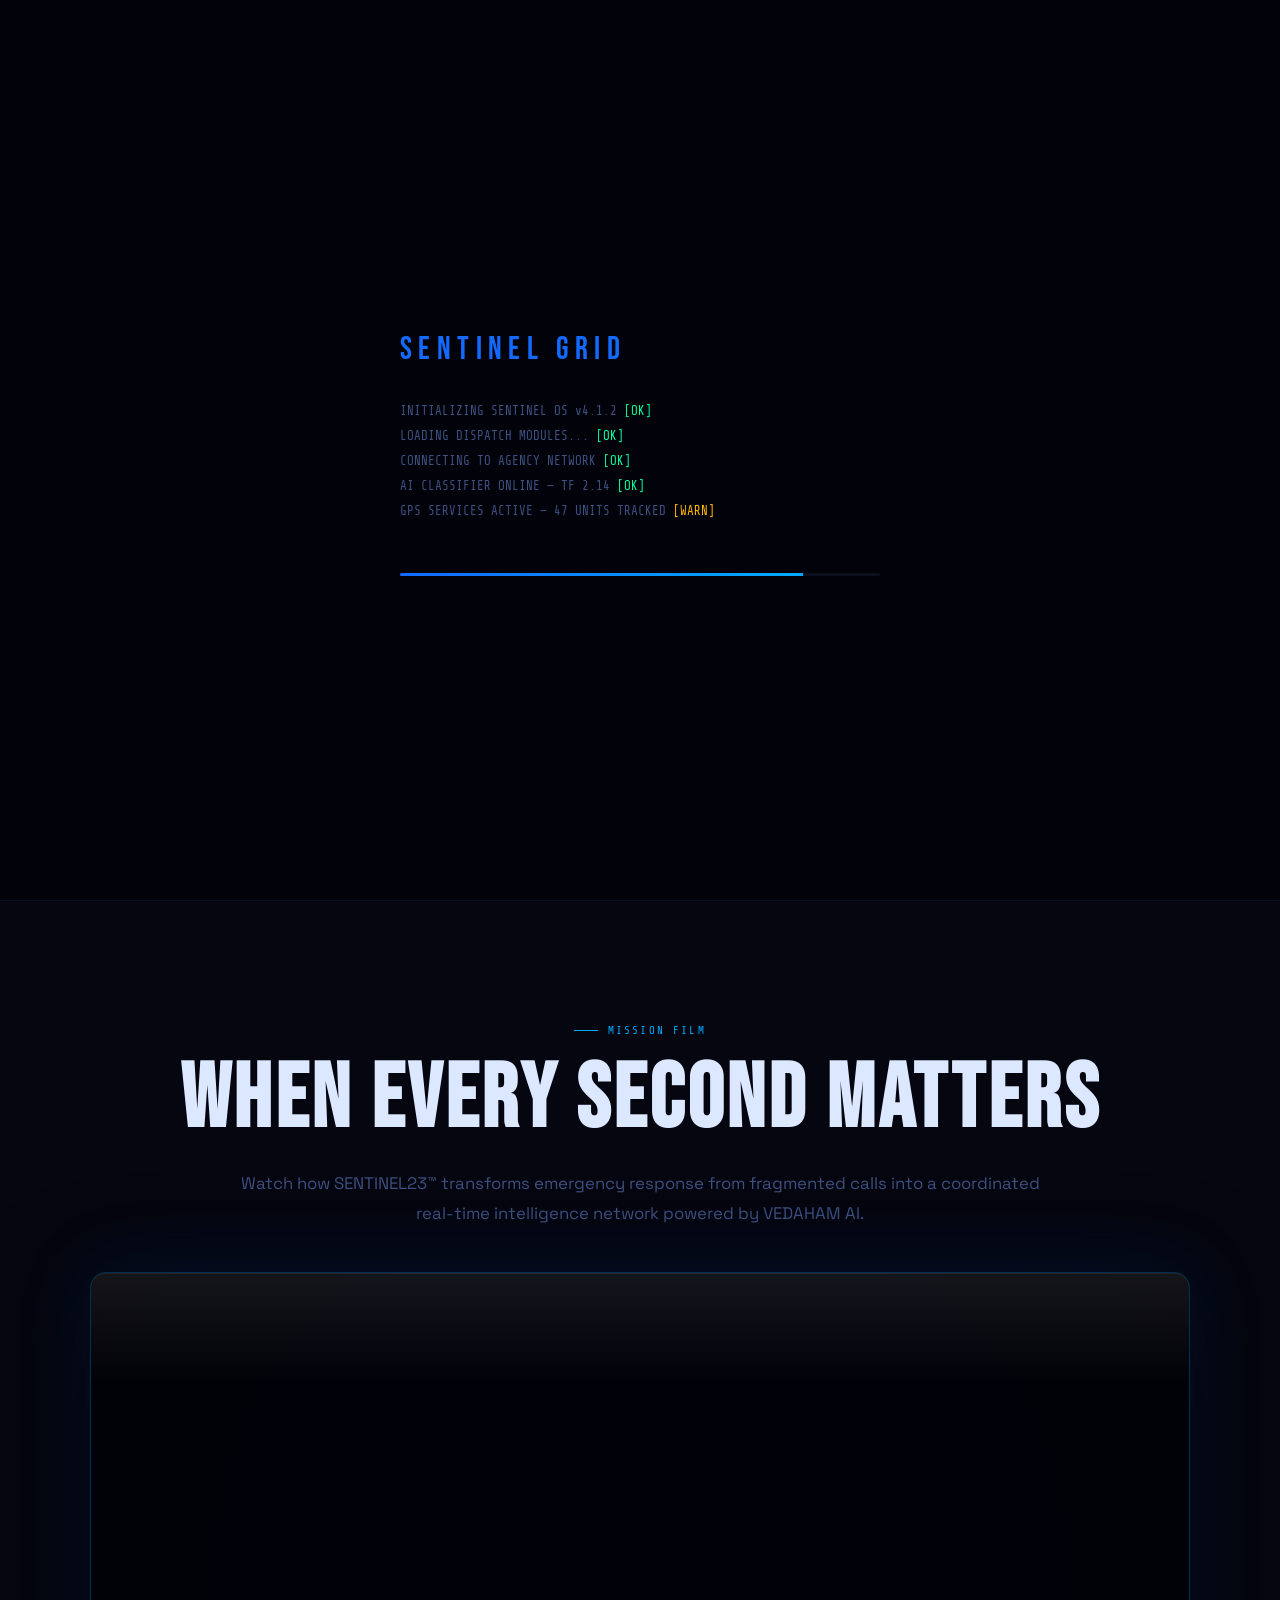
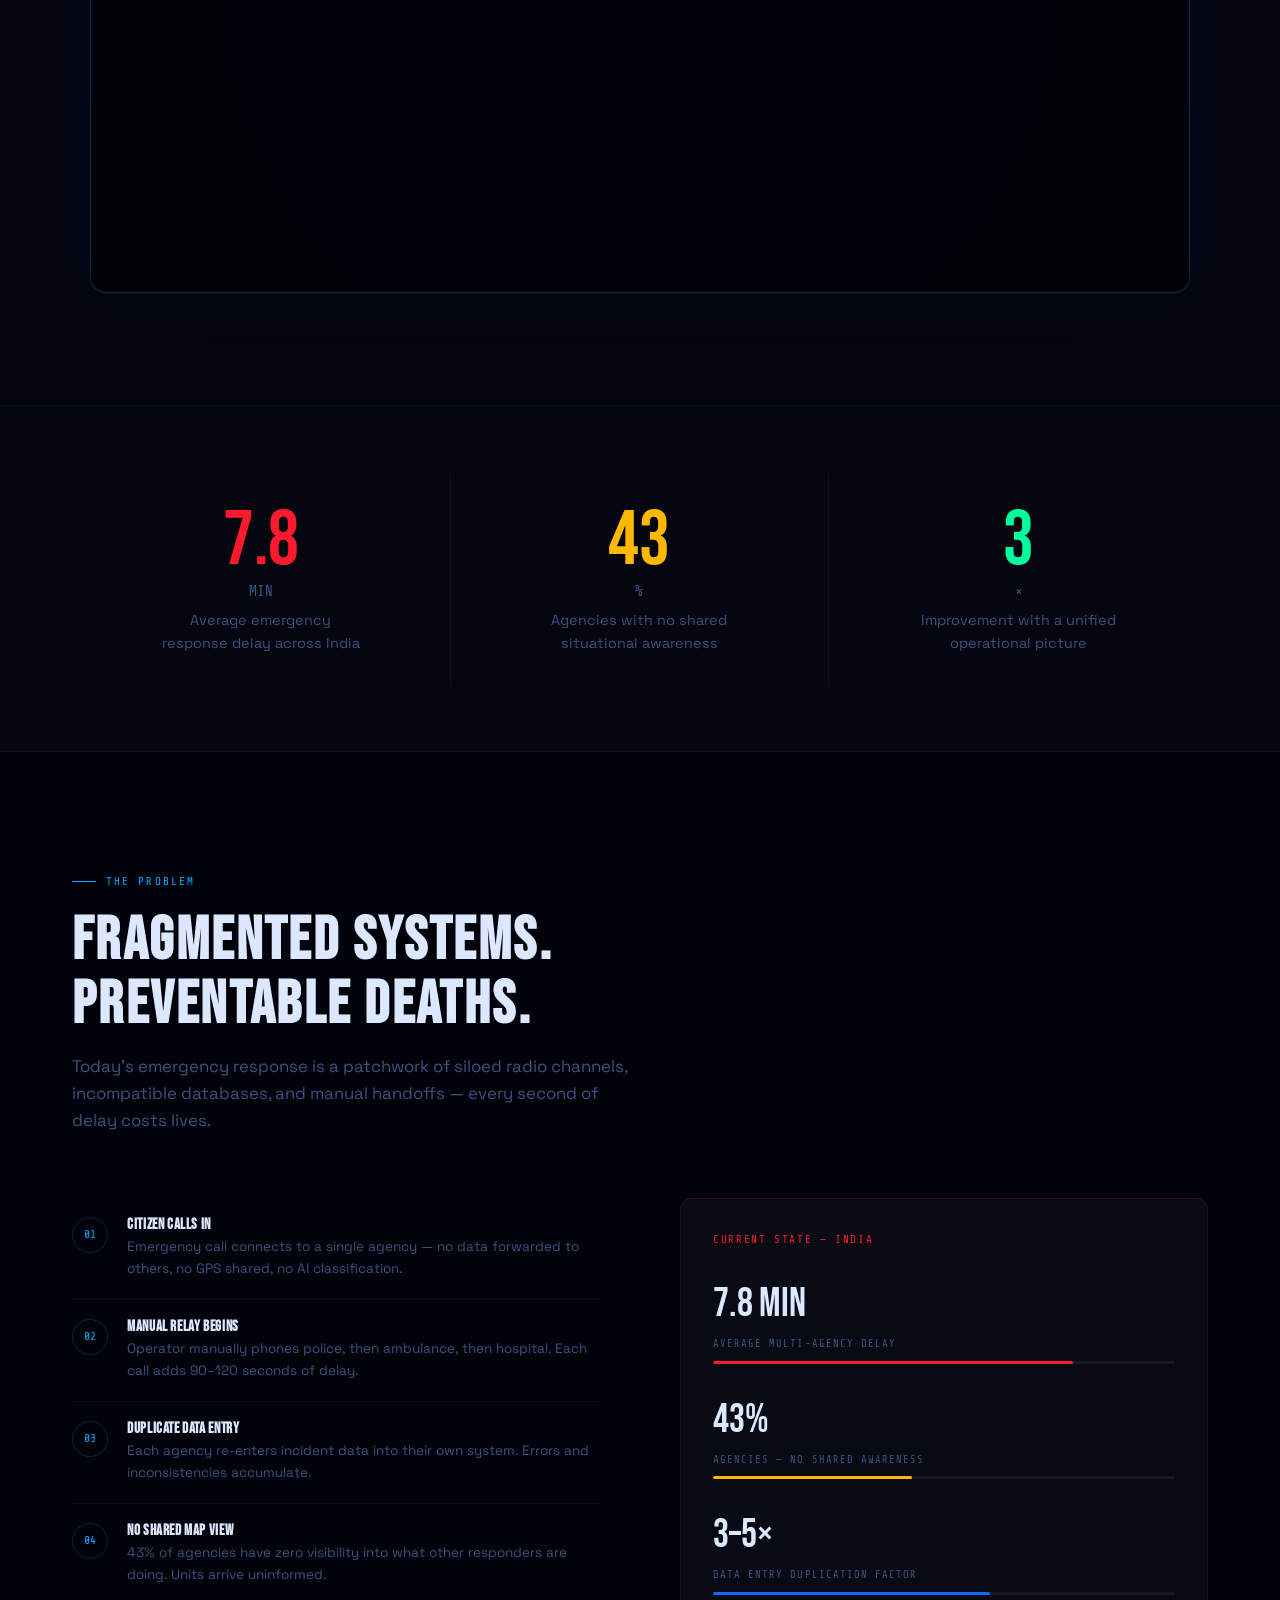
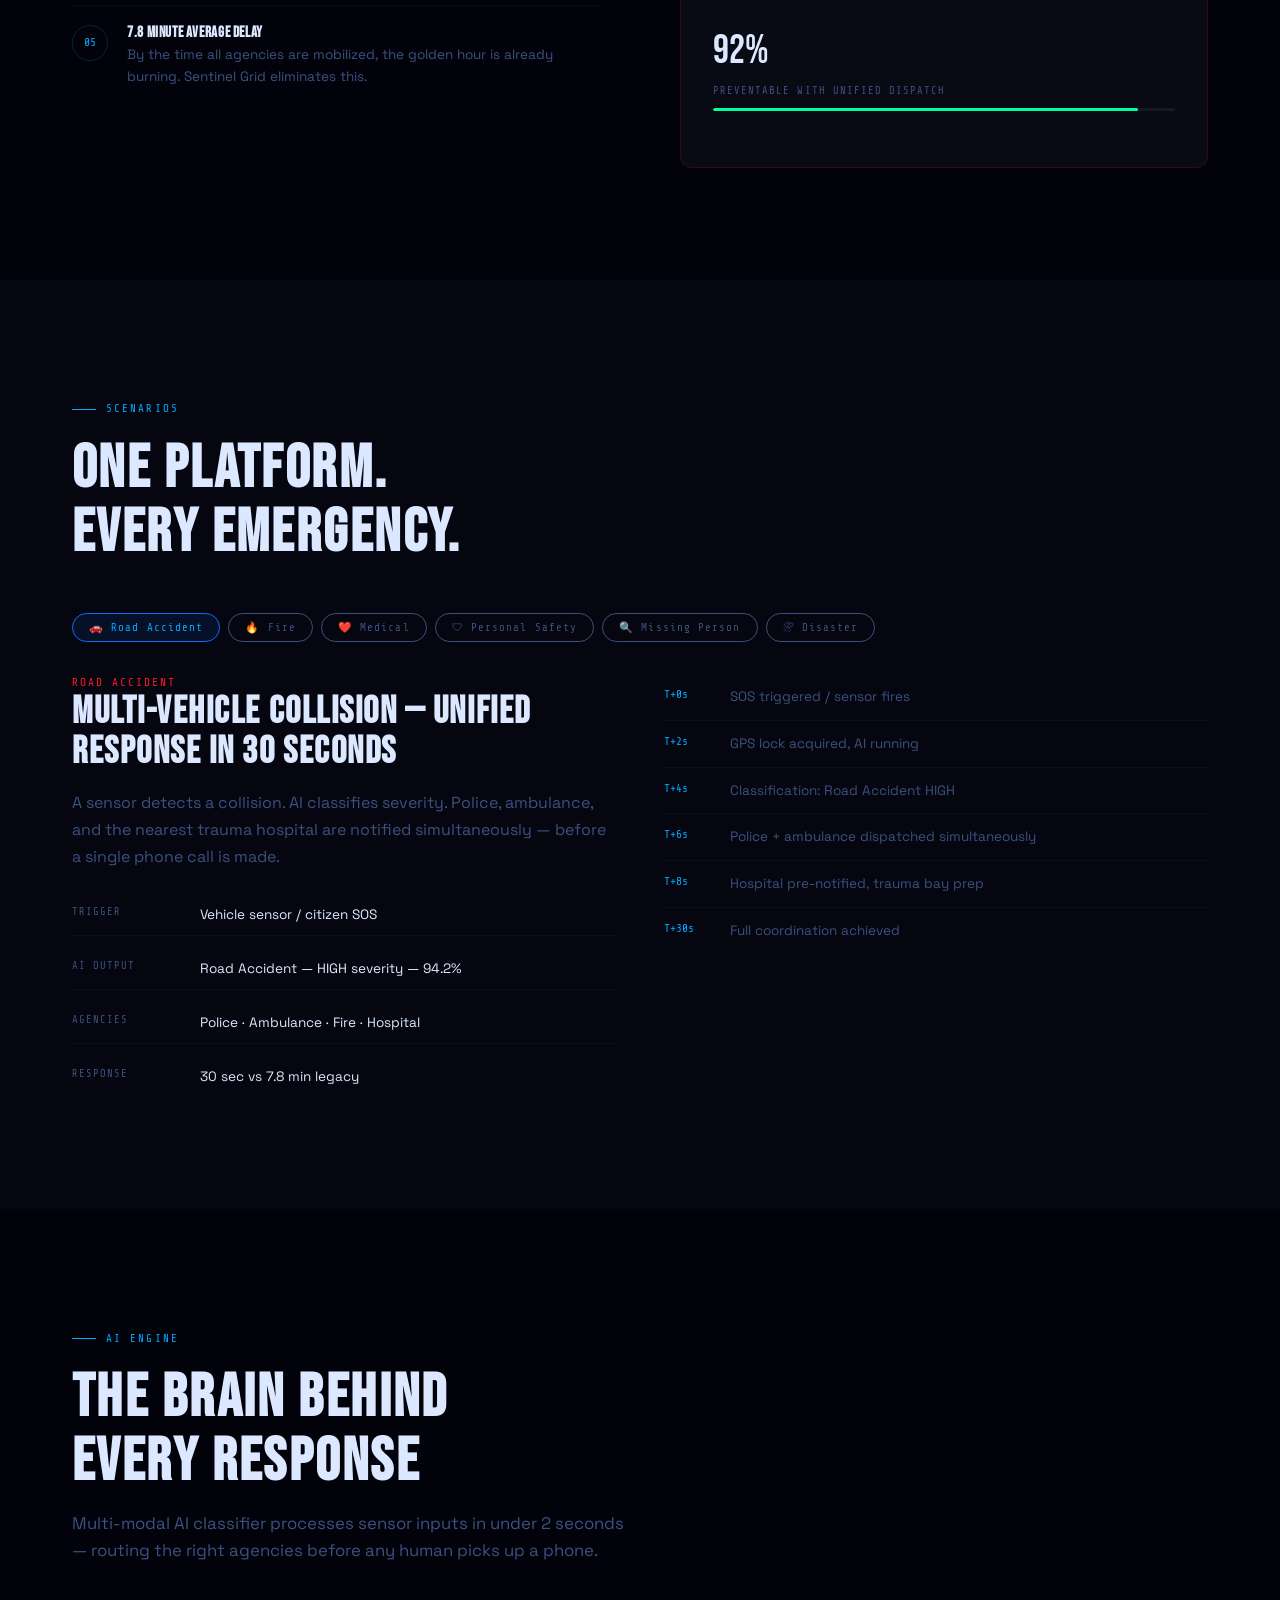
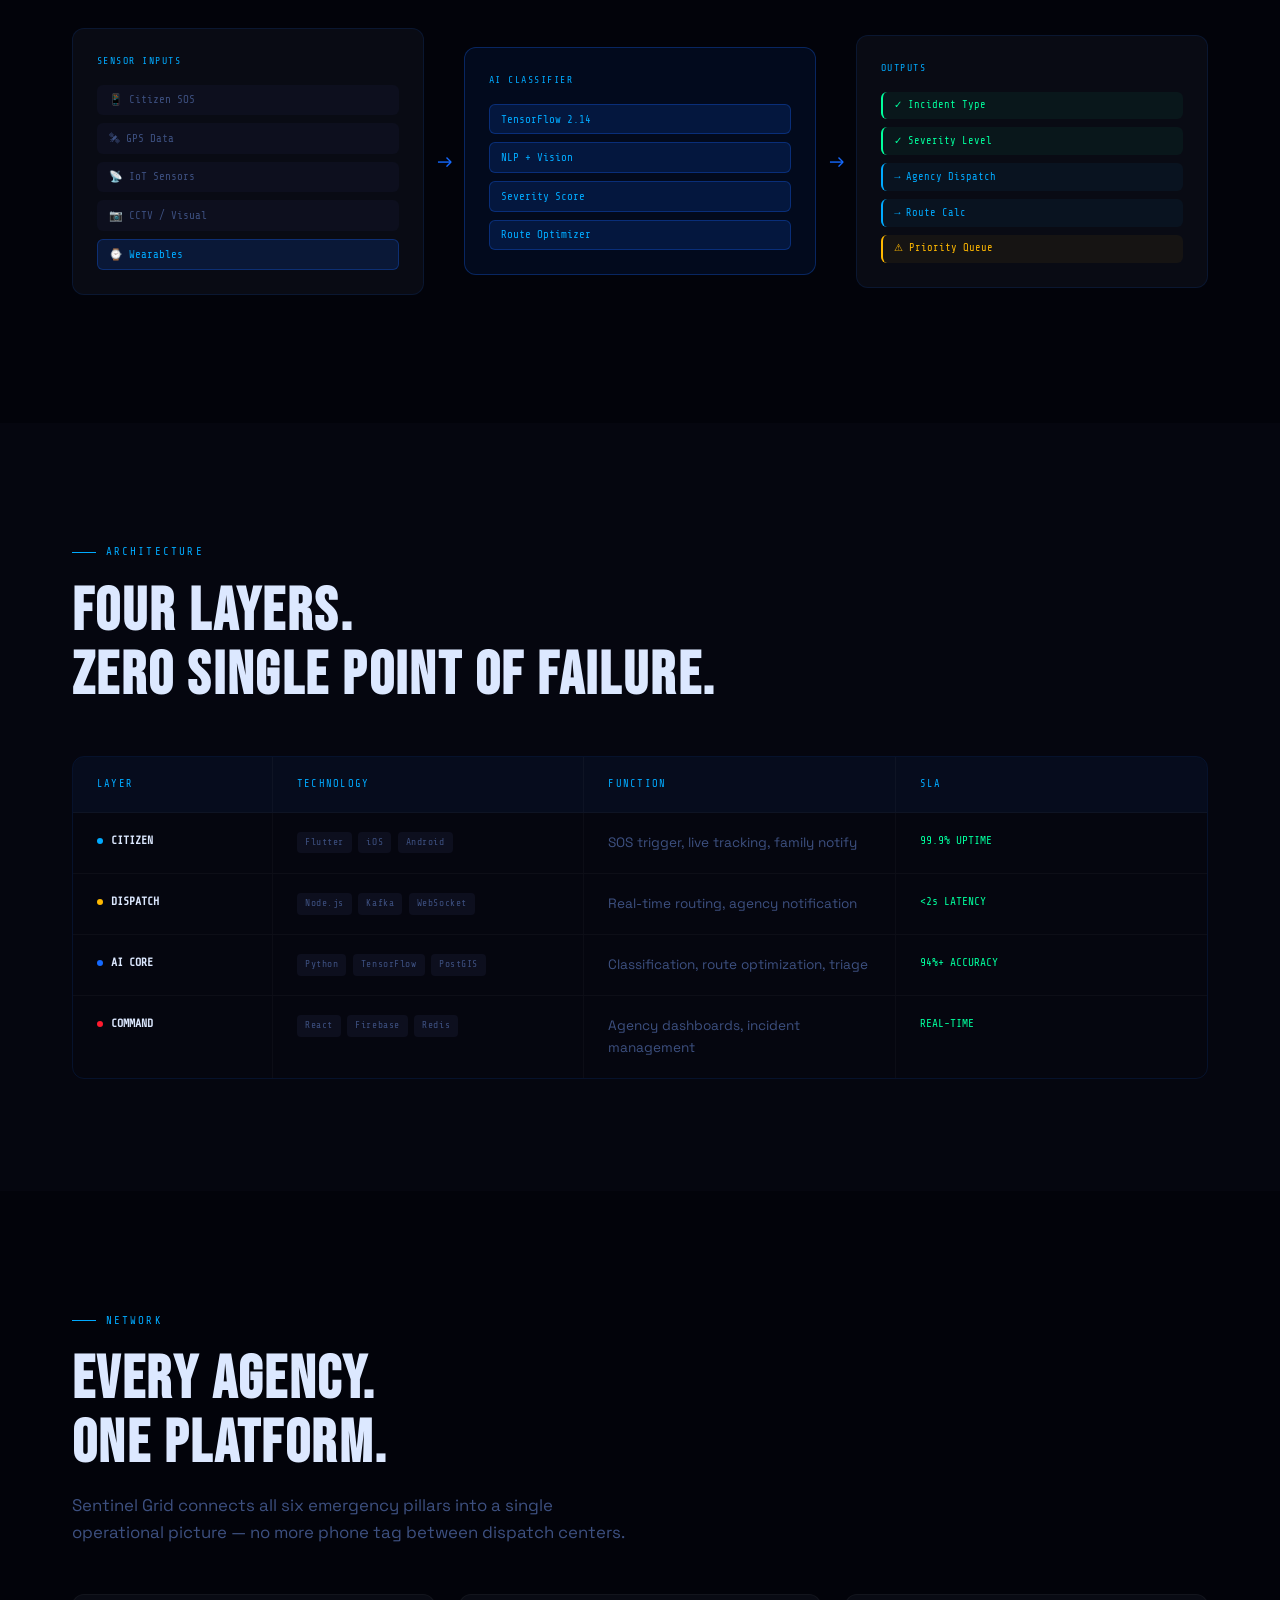
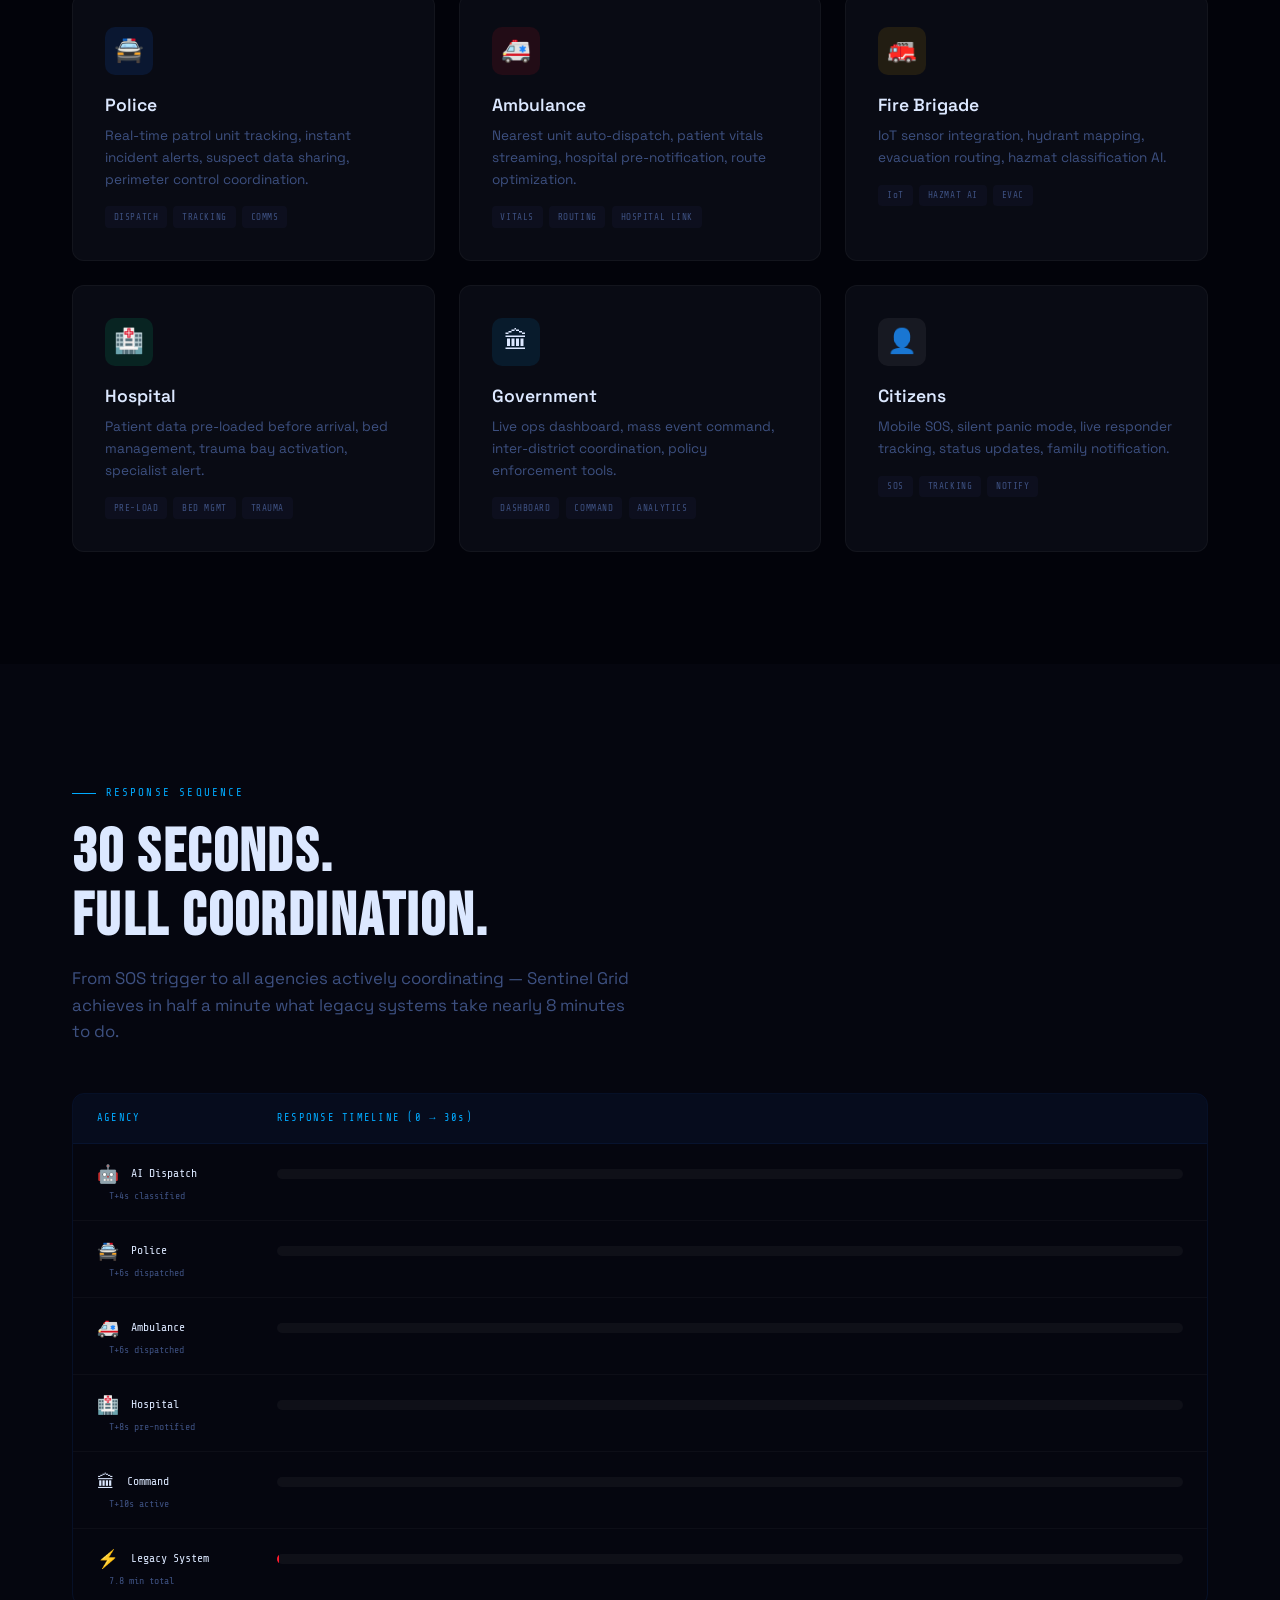
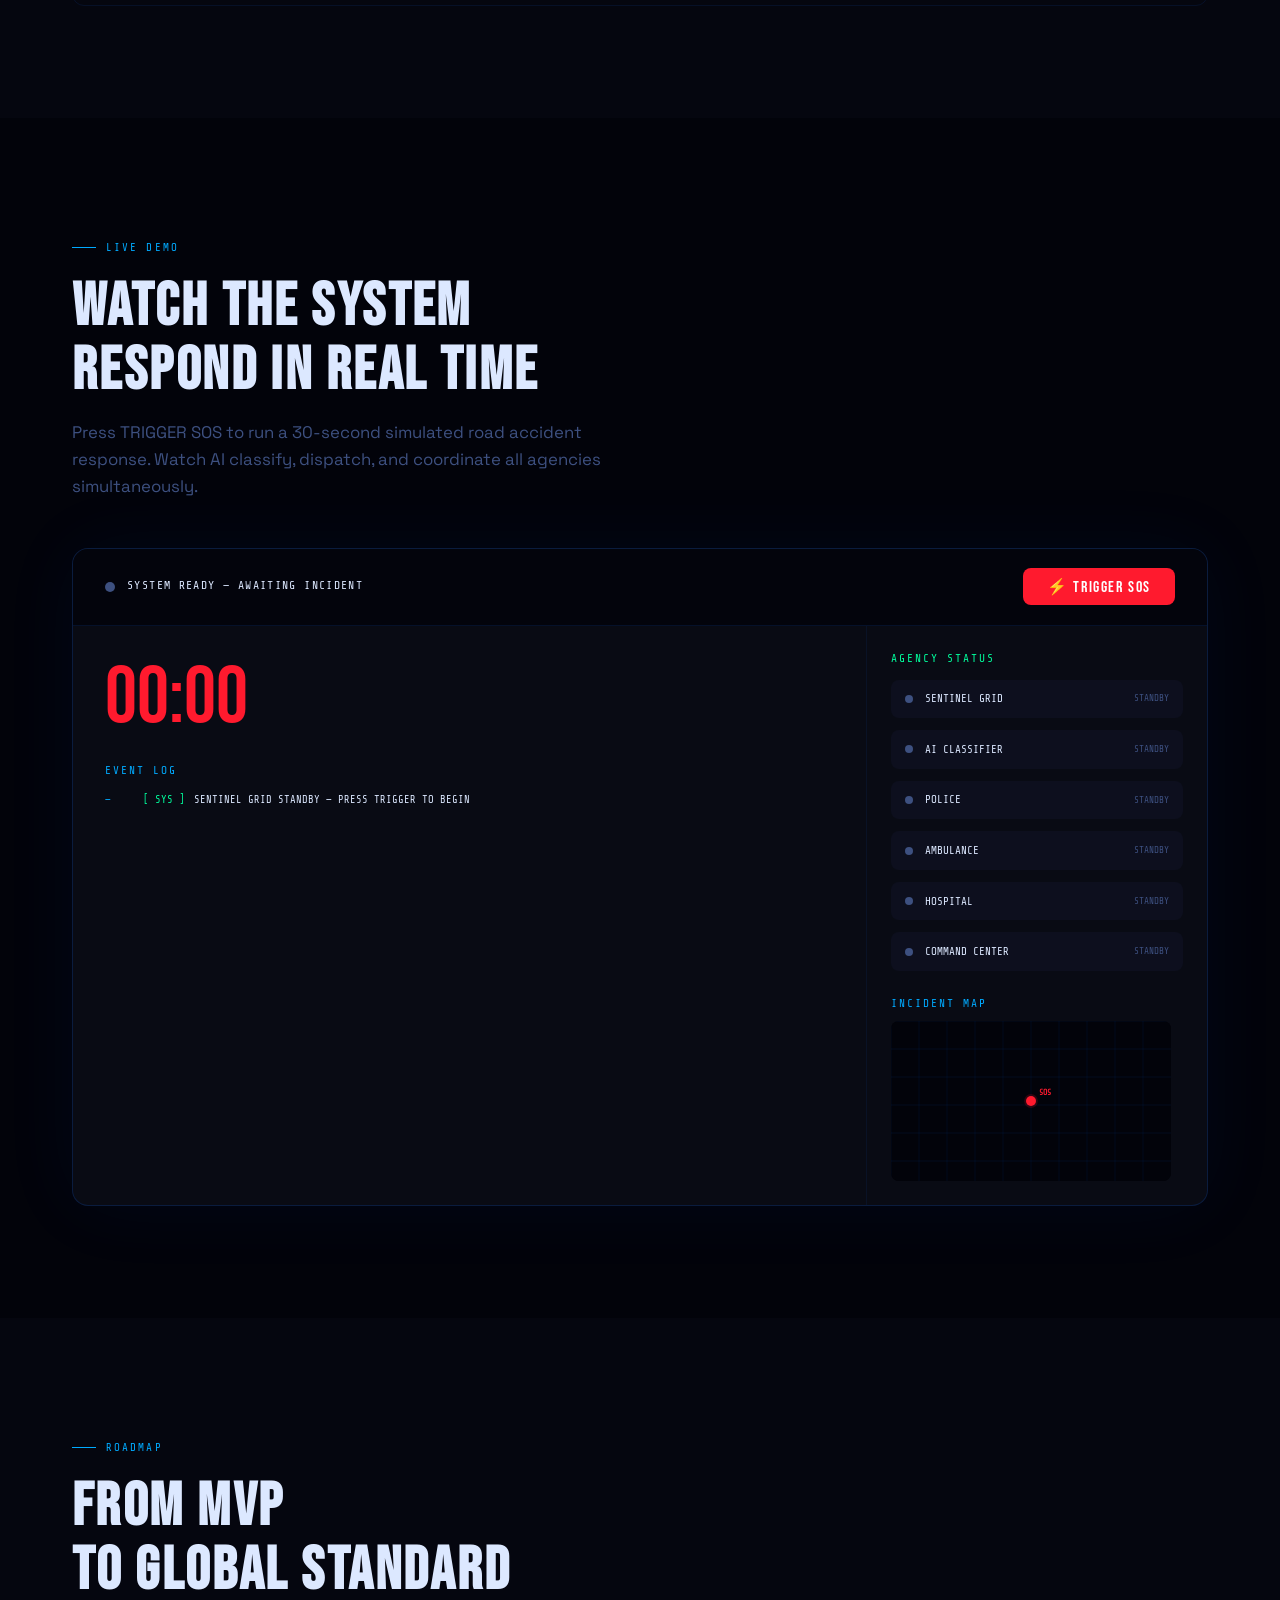
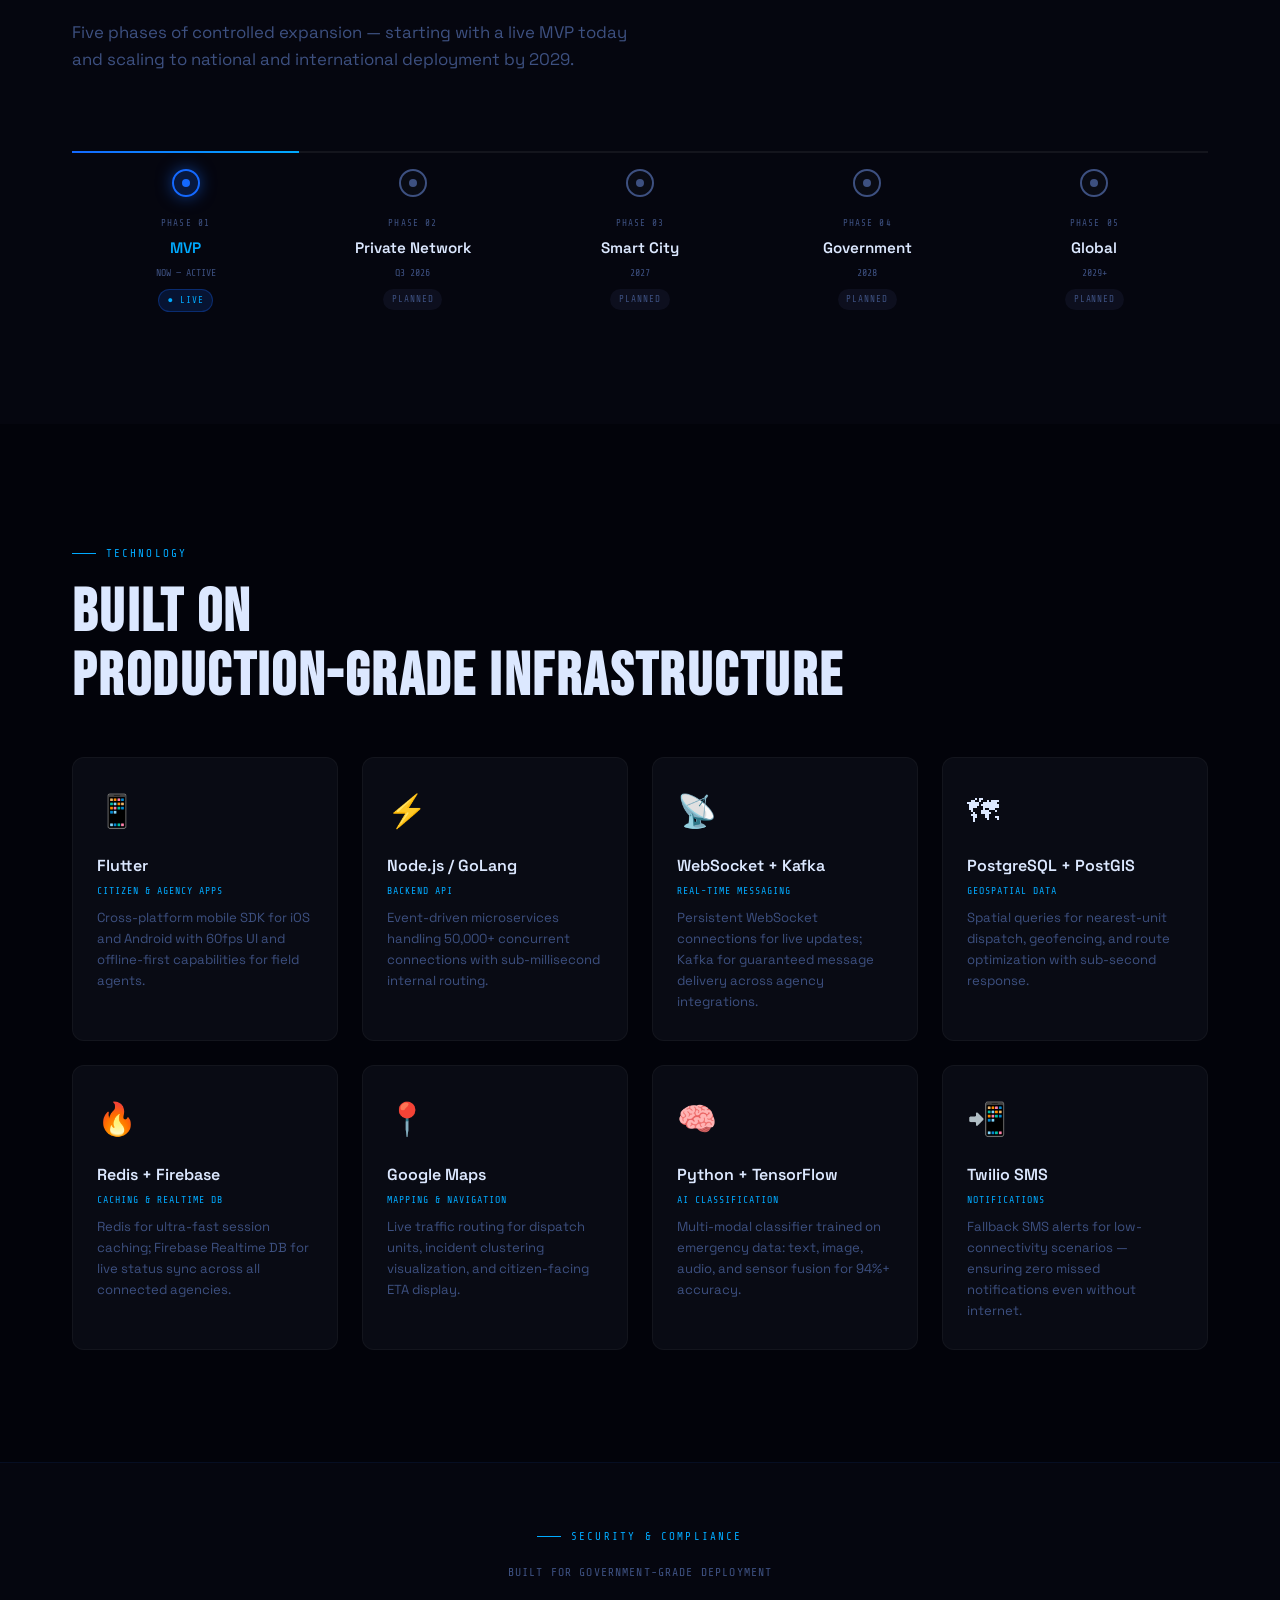
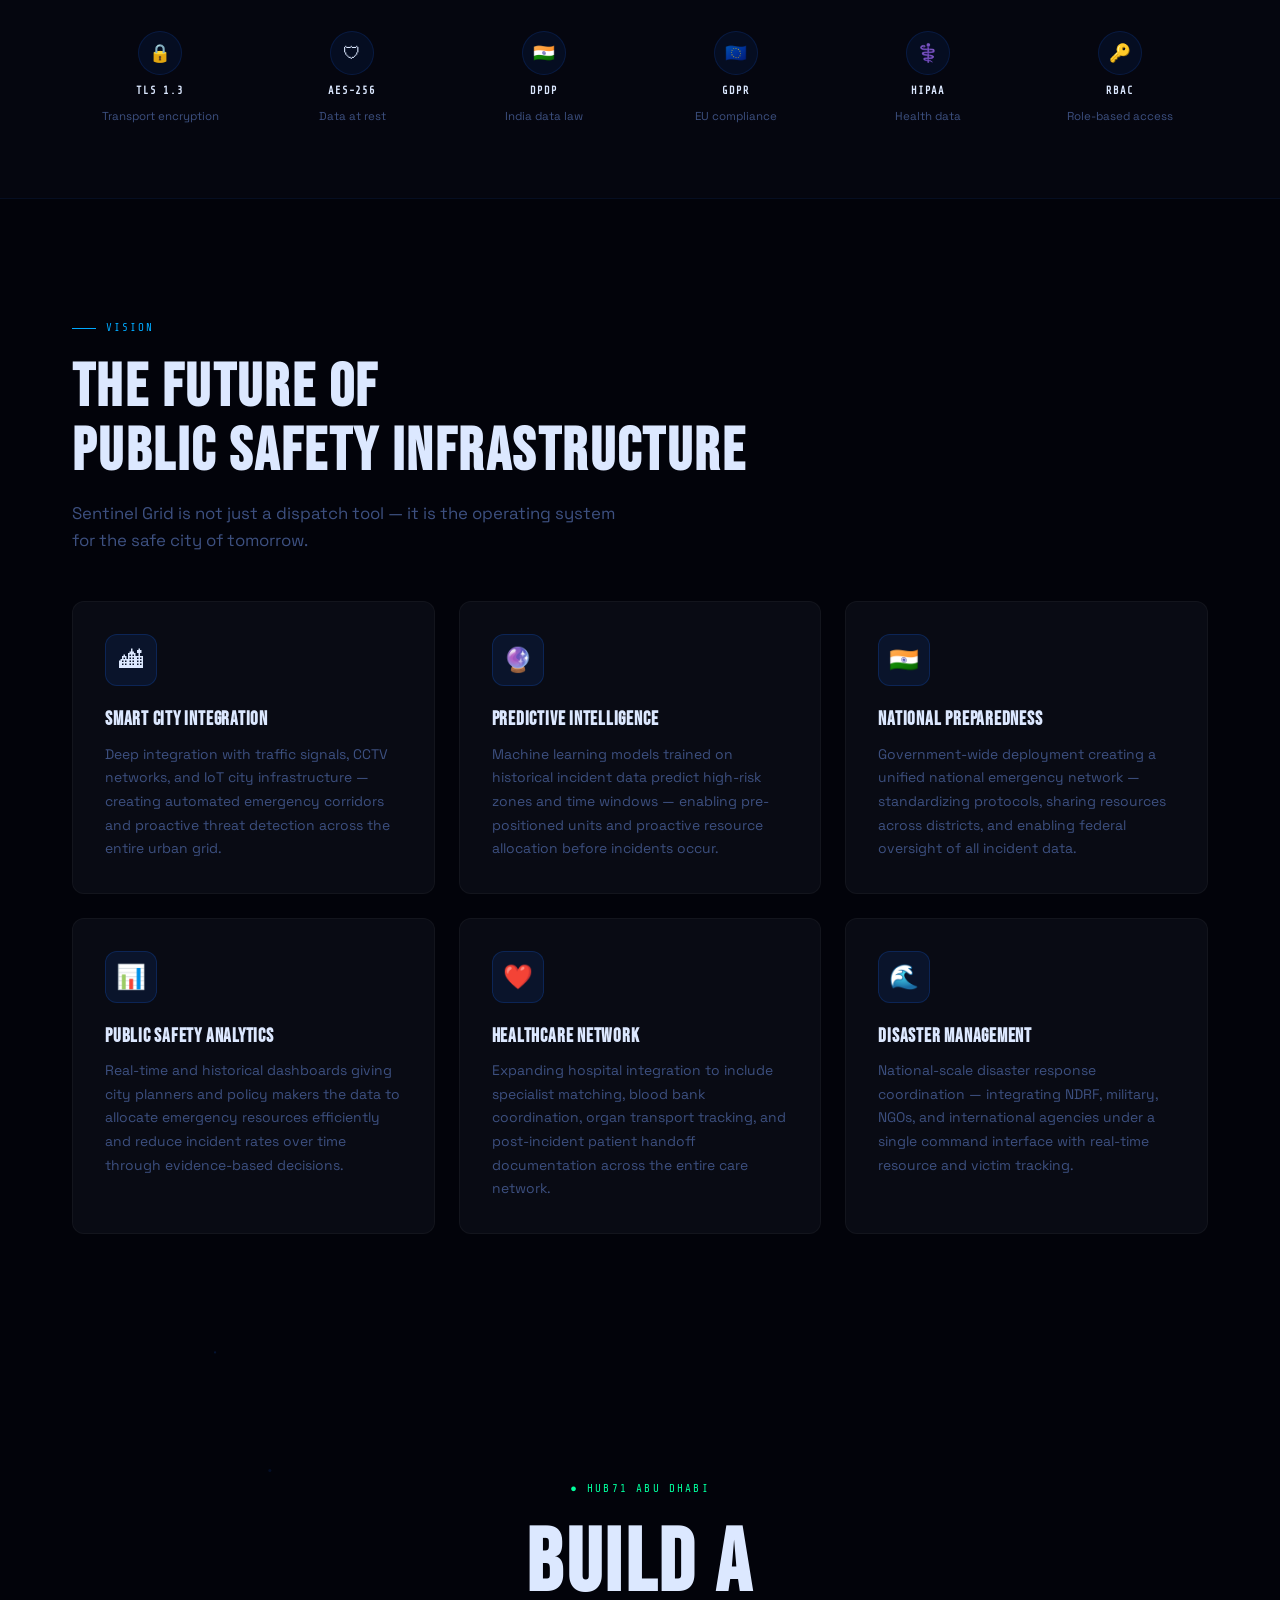
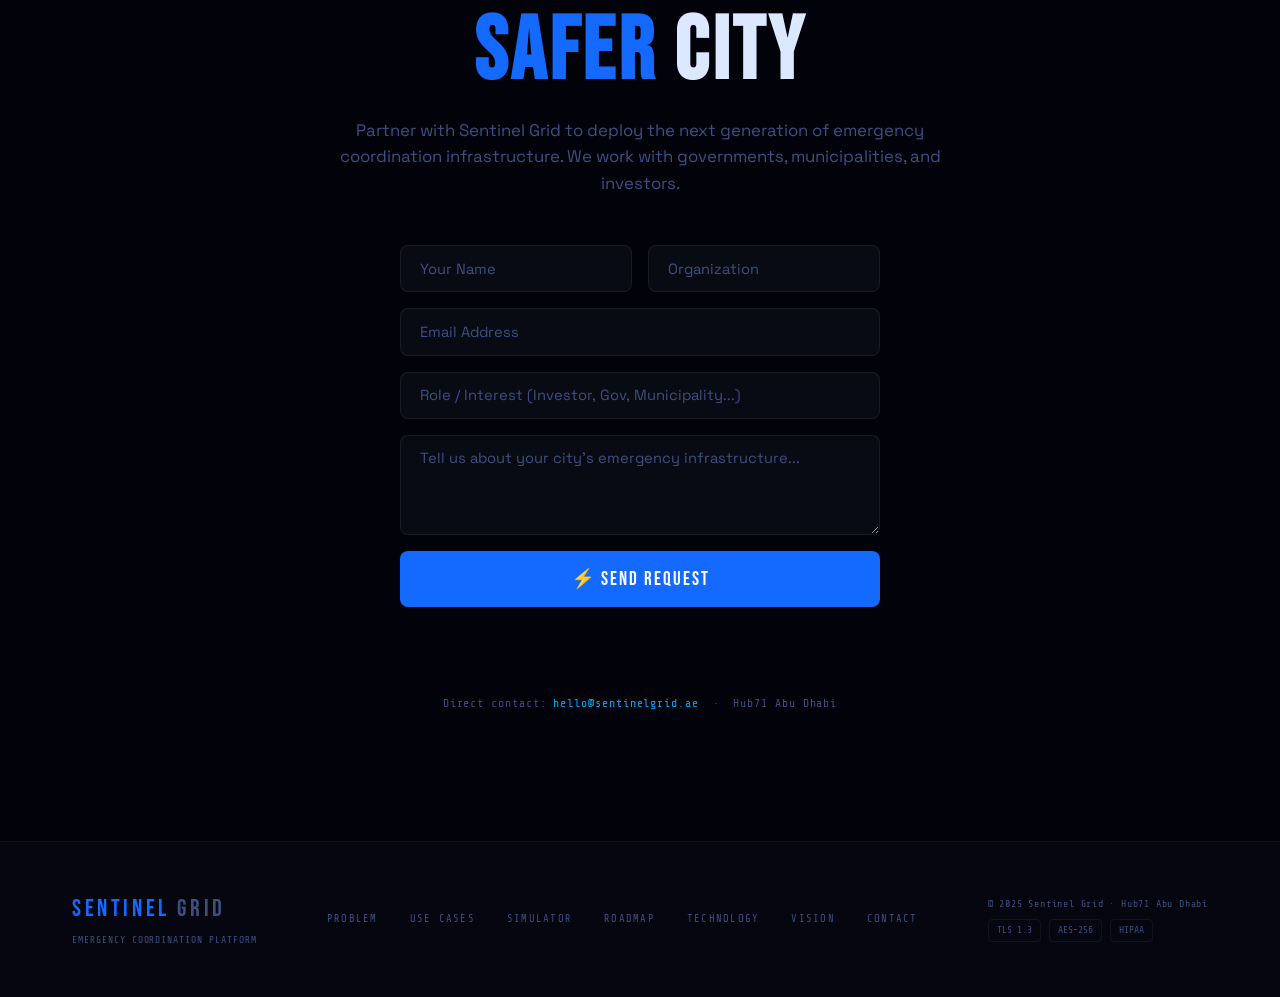
==== commit 6381029b: "Vimeo Update index.html" ====
--- a/index.html
+++ b/index.html
@@ -3,7 +3,7 @@
 <head>
 <meta charset="UTF-8">
 <meta name="viewport" content="width=device-width,initial-scale=1,viewport-fit=cover">
-<title>SENTINEL23™ — Emergency Coordination Platform</title>
+<title>Sentinel Grid — Emergency Coordination Platform</title>
 <meta name="description" content="AI-powered emergency coordination platform connecting citizens, police, ambulance, fire, hospitals and government in real-time.">
 <link rel="preconnect" href="https://fonts.googleapis.com">
 <link rel="preconnect" href="https://fonts.gstatic.com" crossorigin>
@@ -1031,6 +1031,98 @@
   border-radius:4px;padding:.2rem .5rem;
 }
 
+
+/* =============================================
+   VIDEO SHOWCASE
+============================================= */
+.video-showcase {
+  min-height:100vh;
+  padding:7rem 0;
+  display:flex;
+  align-items:center;
+  justify-content:center;
+  position:relative;
+  background:var(--deep);
+  border-top:1px solid rgba(20,105,255,.08);
+  border-bottom:1px solid rgba(20,105,255,.08);
+}
+
+.video-showcase-content {
+  width:min(1100px, calc(100% - 4rem));
+  margin:0 auto;
+  text-align:center;
+}
+
+.video-showcase .section-tag {
+  display:inline-flex;
+  align-items:center;
+  gap:.6rem;
+  font-family:var(--mono);
+  font-size:.68rem;
+  letter-spacing:.2em;
+  text-transform:uppercase;
+  color:var(--blue2);
+  margin-bottom:1.2rem;
+}
+
+.video-showcase .section-tag::before {
+  content:'';
+  display:block;
+  width:24px;
+  height:1px;
+  background:var(--blue2);
+}
+
+.video-showcase h2 {
+  font-family:'Bebas Neue',sans-serif;
+  font-size:clamp(3rem,7vw,6.5rem);
+  line-height:.95;
+  letter-spacing:.04em;
+  text-transform:uppercase;
+  margin-bottom:1.5rem;
+  color:var(--text);
+}
+
+.video-showcase p {
+  max-width:820px;
+  margin:0 auto 2.75rem;
+  color:var(--muted);
+  font-size:1.05rem;
+  line-height:1.8;
+}
+
+.vimeo-frame {
+  position:relative;
+  width:100%;
+  padding-top:56.25%;
+  border-radius:16px;
+  overflow:hidden;
+  border:1px solid rgba(0,170,255,.28);
+  background:rgba(2,3,10,.88);
+  box-shadow:
+    0 40px 120px rgba(0,0,0,.55),
+    0 0 80px rgba(20,105,255,.14),
+    inset 0 1px 0 rgba(255,255,255,.08);
+}
+
+.vimeo-frame::before {
+  content:'';
+  position:absolute;
+  inset:0;
+  z-index:2;
+  pointer-events:none;
+  background:
+    linear-gradient(to bottom, rgba(255,255,255,.08), transparent 18%),
+    radial-gradient(circle at center, transparent 60%, rgba(0,0,0,.38));
+}
+
+.vimeo-frame iframe {
+  position:absolute;
+  inset:0;
+  width:100%;
+  height:100%;
+}
+
 /* =============================================
    RESPONSIVE
 ============================================= */
@@ -1086,7 +1178,7 @@
 ============================================= -->
 <div id="boot">
   <div class="boot-inner">
-    <div class="boot-logo">SENTINEL23™</div>
+    <div class="boot-logo">SENTINEL GRID</div>
     <div class="boot-lines">
       <div class="boot-line ok" id="bl0">INITIALIZING SENTINEL OS v4.1.2</div>
       <div class="boot-line ok" id="bl1">LOADING DISPATCH MODULES...</div>
@@ -1124,13 +1216,8 @@
    NAV
 ============================================= -->
 <nav id="nav">
- <div class="nav-logo">
-   <div class="nav-logo-main">SENTINEL23™</div>
-   <div class="nav-logo-sub">POWERED BY VEDAHAM AI</div>
-</div>
-
+  <div class="nav-logo">SENTINEL<span> GRID</span></div>
   <div class="nav-links">
-    <a href="#about">About</a>
     <a href="#problem">Problem</a>
     <a href="#usecases">Use Cases</a>
     <a href="#simulator">Simulator</a>
@@ -1143,7 +1230,6 @@
   </button>
 </nav>
 <div class="nav-mobile" id="nav-mobile">
-  <a href="#about" class="nav-mobile-link">About</a>
   <a href="#problem" class="nav-mobile-link">Problem</a>
   <a href="#usecases" class="nav-mobile-link">Use Cases</a>
   <a href="#simulator" class="nav-mobile-link">Simulator</a>
@@ -1161,7 +1247,7 @@
   <div class="hero-atmo2" id="atmo2"></div>
   <div class="hero-inner">
     <div class="hero-left">
-      <div class="hero-badge">● LIVE SYSTEM — THIS CAN ALLOW US TO SAVE LIVES</div>
+      <div class="hero-badge">● LIVE SYSTEM — HUB71 ABU DHABI</div>
       <h1 class="hero-h1">
         <span class="glitch" data-text="EMERGENCY">EMERGENCY</span><br>
         RESPONSE<br>
@@ -1169,10 +1255,7 @@
       </h1>
       <p class="hero-sub">AI-powered coordination platform connecting citizens, police, ambulance, fire, hospitals &amp; government — cutting response time from 7.8 minutes to under 30 seconds.</p>
       <div class="hero-ctas">
-        <a href="simulator/simulator.html" class="btn-p">▶ Launch The First 30 Seconds Simulator</a>
-      <a href="https://vimeo.com/1202988677?fl=pl&fe=sh" target="_blank" rel="noopener noreferrer" class="btn-p">
-    ▶ When Every Second Matters
-</a>
+        <a href="#simulator" class="btn-p">▶ Run Live Simulator</a>
         <a href="#contact" class="btn-g">Request Demo</a>
       </div>
       <div class="hero-stat-row">
@@ -1211,6 +1294,32 @@
       </div>
     </div>
   </div>
+</section>
+
+<!-- =============================================
+   SECTION 2 — MISSION FILM
+============================================= -->
+<section class="video-showcase" id="video">
+    <div class="video-showcase-content">
+        <span class="section-tag">MISSION FILM</span>
+
+        <h2>When Every Second Matters</h2>
+
+        <p>
+            Watch how SENTINEL23™ transforms emergency response from fragmented calls
+            into a coordinated real-time intelligence network powered by VEDAHAM AI.
+        </p>
+
+        <div class="vimeo-frame">
+            <iframe 
+                src="https://player.vimeo.com/video/1202988677?badge=0&amp;autopause=0&amp;player_id=0&amp;app_id=58479"
+                frameborder="0"
+                allow="autoplay; fullscreen; picture-in-picture; clipboard-write; encrypted-media; web-share"
+                referrerpolicy="strict-origin-when-cross-origin"
+                title="When Every Second Matters | SENTINEL23™">
+            </iframe>
+        </div>
+    </div>
 </section>
 
 <!-- =============================================
@@ -1280,7 +1389,7 @@
           <div class="p-step-num">05</div>
           <div class="p-step-body">
             <h4>7.8 Minute Average Delay</h4>
-            <p>By the time all agencies are mobilized, the golden hour is already burning. SENTINEL23™ eliminates this.</p>
+            <p>By the time all agencies are mobilized, the golden hour is already burning. Sentinel Grid eliminates this.</p>
           </div>
         </div>
       </div>
@@ -1548,7 +1657,7 @@
   <div class="container">
     <div class="sec-eyebrow">NETWORK</div>
     <h2 class="sec-title rv">Every Agency.<br>One Platform.</h2>
-    <p class="sec-sub rv">SENTINEL23™ connects all six emergency pillars into a single operational picture — no more phone tag between dispatch centers.</p>
+    <p class="sec-sub rv">Sentinel Grid connects all six emergency pillars into a single operational picture — no more phone tag between dispatch centers.</p>
     <div class="network-grid">
       <div class="agency-card pol rv">
         <div class="agency-icon">🚔</div>
@@ -1597,7 +1706,7 @@
   <div class="container">
     <div class="sec-eyebrow">RESPONSE SEQUENCE</div>
     <h2 class="sec-title rv">30 Seconds.<br>Full Coordination.</h2>
-    <p class="sec-sub rv">From SOS trigger to all agencies actively coordinating — SENTINEL23™ achieves in half a minute what legacy systems take nearly 8 minutes to do.</p>
+    <p class="sec-sub rv">From SOS trigger to all agencies actively coordinating — Sentinel Grid achieves in half a minute what legacy systems take nearly 8 minutes to do.</p>
     <div class="tl-table rv">
       <div class="tl-header">
         <span>AGENCY</span><span>RESPONSE TIMELINE (0 → 30s)</span>
@@ -1660,7 +1769,7 @@
             <div class="sim-log-entry">
               <span class="log-t">—</span>
               <span class="log-type sys">[ SYS ]</span>
-              <span class="log-msg">SENTINEL23™ STANDBY — PRESS TRIGGER TO BEGIN</span>
+              <span class="log-msg">SENTINEL GRID STANDBY — PRESS TRIGGER TO BEGIN</span>
             </div>
           </div>
         </div>
@@ -1669,7 +1778,7 @@
           <div class="sim-agencies">
             <div class="sim-agency-row" id="sa-grid">
               <div class="sim-agency-dot"></div>
-              <div class="sim-agency-name">SENTINEL23™</div>
+              <div class="sim-agency-name">SENTINEL GRID</div>
               <div class="sim-agency-state">STANDBY</div>
             </div>
             <div class="sim-agency-row" id="sa-ai">
@@ -1729,7 +1838,7 @@
           <div class="rm-phase-num">PHASE 02</div>
           <div class="rm-phase-name">Private Network</div>
           <div class="rm-phase-date">Q3 2026</div>
-          <div class="rm-phase-status planned">NEXT</div>
+          <div class="rm-phase-status planned">PLANNED</div>
         </div>
         <div class="rm-phase">
           <div class="rm-node"><div class="rm-node-inner"></div></div>
@@ -1750,7 +1859,7 @@
           <div class="rm-phase-num">PHASE 05</div>
           <div class="rm-phase-name">Global</div>
           <div class="rm-phase-date">2029+</div>
-          <div class="rm-phase-status planned">FUTURE</div>
+          <div class="rm-phase-status planned">PLANNED</div>
         </div>
       </div>
     </div>
@@ -1868,7 +1977,7 @@
   <div class="container">
     <div class="sec-eyebrow">VISION</div>
     <h2 class="sec-title rv">The Future of<br>Public Safety Infrastructure</h2>
-    <p class="sec-sub rv">SENTINEL23™ is not just a dispatch tool — it is the operating system for the safe city of tomorrow.</p>
+    <p class="sec-sub rv">Sentinel Grid is not just a dispatch tool — it is the operating system for the safe city of tomorrow.</p>
     <div class="vision-grid">
       <div class="vision-card rv">
         <div class="vision-card-icon">🏙</div>
@@ -1911,9 +2020,9 @@
   <canvas id="cta-canvas"></canvas>
   <div class="container">
     <div class="cta-inner">
-      <div class="cta-eyebrow">● SENTINEL AI ECOSYSTEM</div>
+      <div class="cta-eyebrow">● HUB71 ABU DHABI</div>
       <h2 class="cta-h">BUILD A<br><span>SAFER</span> CITY</h2>
-      <p class="cta-sub">Partner with SENTINEL23™ to deploy the next generation of emergency coordination infrastructure. We work with governments, municipalities, and investors.</p>
+      <p class="cta-sub">Partner with Sentinel Grid to deploy the next generation of emergency coordination infrastructure. We work with governments, municipalities, and investors.</p>
       <form class="cta-form" id="cta-form">
         <div class="cta-row">
           <input type="text" class="cta-field" name="name" placeholder="Your Name" required>
@@ -1933,50 +2042,8 @@
   </div>
 </section>
 
-   <!-- =============================================
-   SECTION 18 — ABOUT SENTINEL23
-============================================= -->
-<section id="about" class="section">
-  <div class="container">
-    <div class="sec-eyebrow">ABOUT SENTINEL23™</div>
-
-    <h2 class="sec-title rv">
-      Every Second Matters.<br>
-      Every Life Matters.
-    </h2>
-
-    <div style="max-width:900px">
-      <p class="sec-sub rv" style="max-width:100%;margin-bottom:2rem">
-        Sentinel23™ was founded on a simple belief: the first moments of an emergency determine everything that follows.
-      </p>
-      <div class="problem-data rv" style="border-color:rgba(20,105,255,.15)">
-        <p style="margin-bottom:1.5rem;color:var(--text);line-height:1.9">
-          In a medical crisis, road accident, fire, personal safety threat, or natural disaster, the first few seconds shape the next few minutes. Those minutes influence the next few hours. In some cases, they can define the course of a person's life for years to come.
-        </p>
-        <p style="margin-bottom:1.5rem;color:var(--text);line-height:1.9">
-          Traditional emergency systems are designed to react after a call for help is made. Sentinel23™ is designed to recognize, understand, and coordinate response before critical time is lost.
-        </p>
-        <p style="margin-bottom:1.5rem;color:var(--text);line-height:1.9">
-          The number <strong>23</strong> represents vigilance before the 24th hour arrives. A sentinel stands watch 24 hours a day but must act decisively during the one hour something goes wrong.
-        </p>
-        <p style="margin-bottom:1.5rem;color:var(--text);line-height:1.9">
-          It represents precision. In modern computing, 23-bit precision enables accurate calculations. Sentinel23™ brings that same commitment to precision into emergency response and crisis management.
-        </p>
-        <p style="margin-bottom:1.5rem;color:var(--text);line-height:1.9">
-          It represents humanity. Every human being shares 23 pairs of chromosomes, regardless of nationality, language, religion, or background. Sentinel23™ exists to protect life because every life matters.
-        </p>
-        <p style="margin-bottom:1.5rem;color:var(--text);line-height:1.9">
-          Inspired by the ancient Sāṅkhya tradition, where 23 foundational principles describe how intelligence perceives and interacts with the world, Sentinel23™ is built to observe, understand, and respond.
-        </p>
-        <p style="margin-bottom:0;color:var(--blue2);font-weight:600;line-height:1.9">
-          Powered by Vedaham AI, SENTINEL23™ analyzes critical contextual signals to classify incidents, coordinate responders, and transform emergency management from reactive to intelligent.
-        </p>
-      </div>
-    </div>
-  </div>
-</section>
 <!-- =============================================
-   SECTION 19 — FOOTER
+   SECTION 18 — FOOTER
 ============================================= -->
 <footer id="footer">
   <div class="container">
@@ -1995,7 +2062,7 @@
         <a href="#contact">Contact</a>
       </div>
       <div>
-        <div class="footer-copy">© 2025 SENTINEL23™ · Powered by Vedaham AI</div>
+        <div class="footer-copy">© 2025 Sentinel Grid · Hub71 Abu Dhabi</div>
         <div style="display:flex;gap:.5rem;margin-top:.4rem">
           <span class="footer-badge">TLS 1.3</span>
           <span class="footer-badge">AES-256</span>
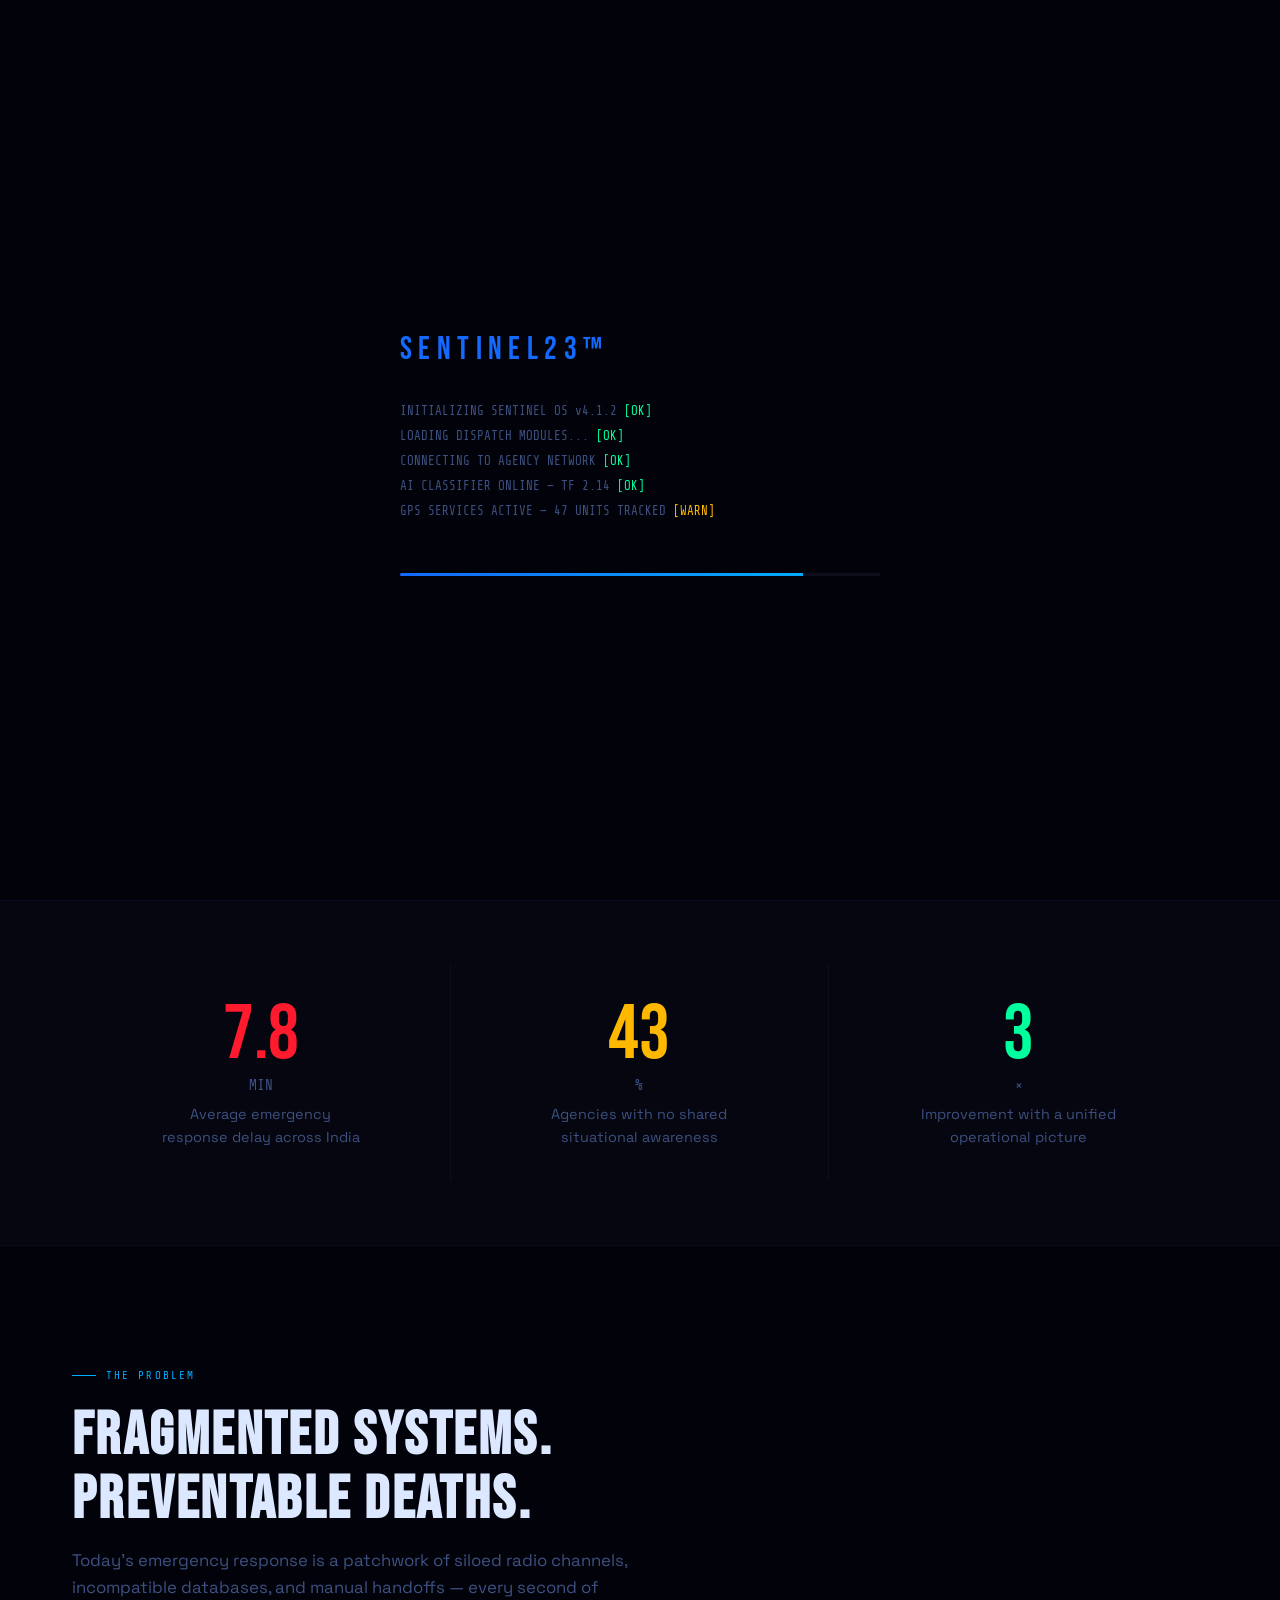
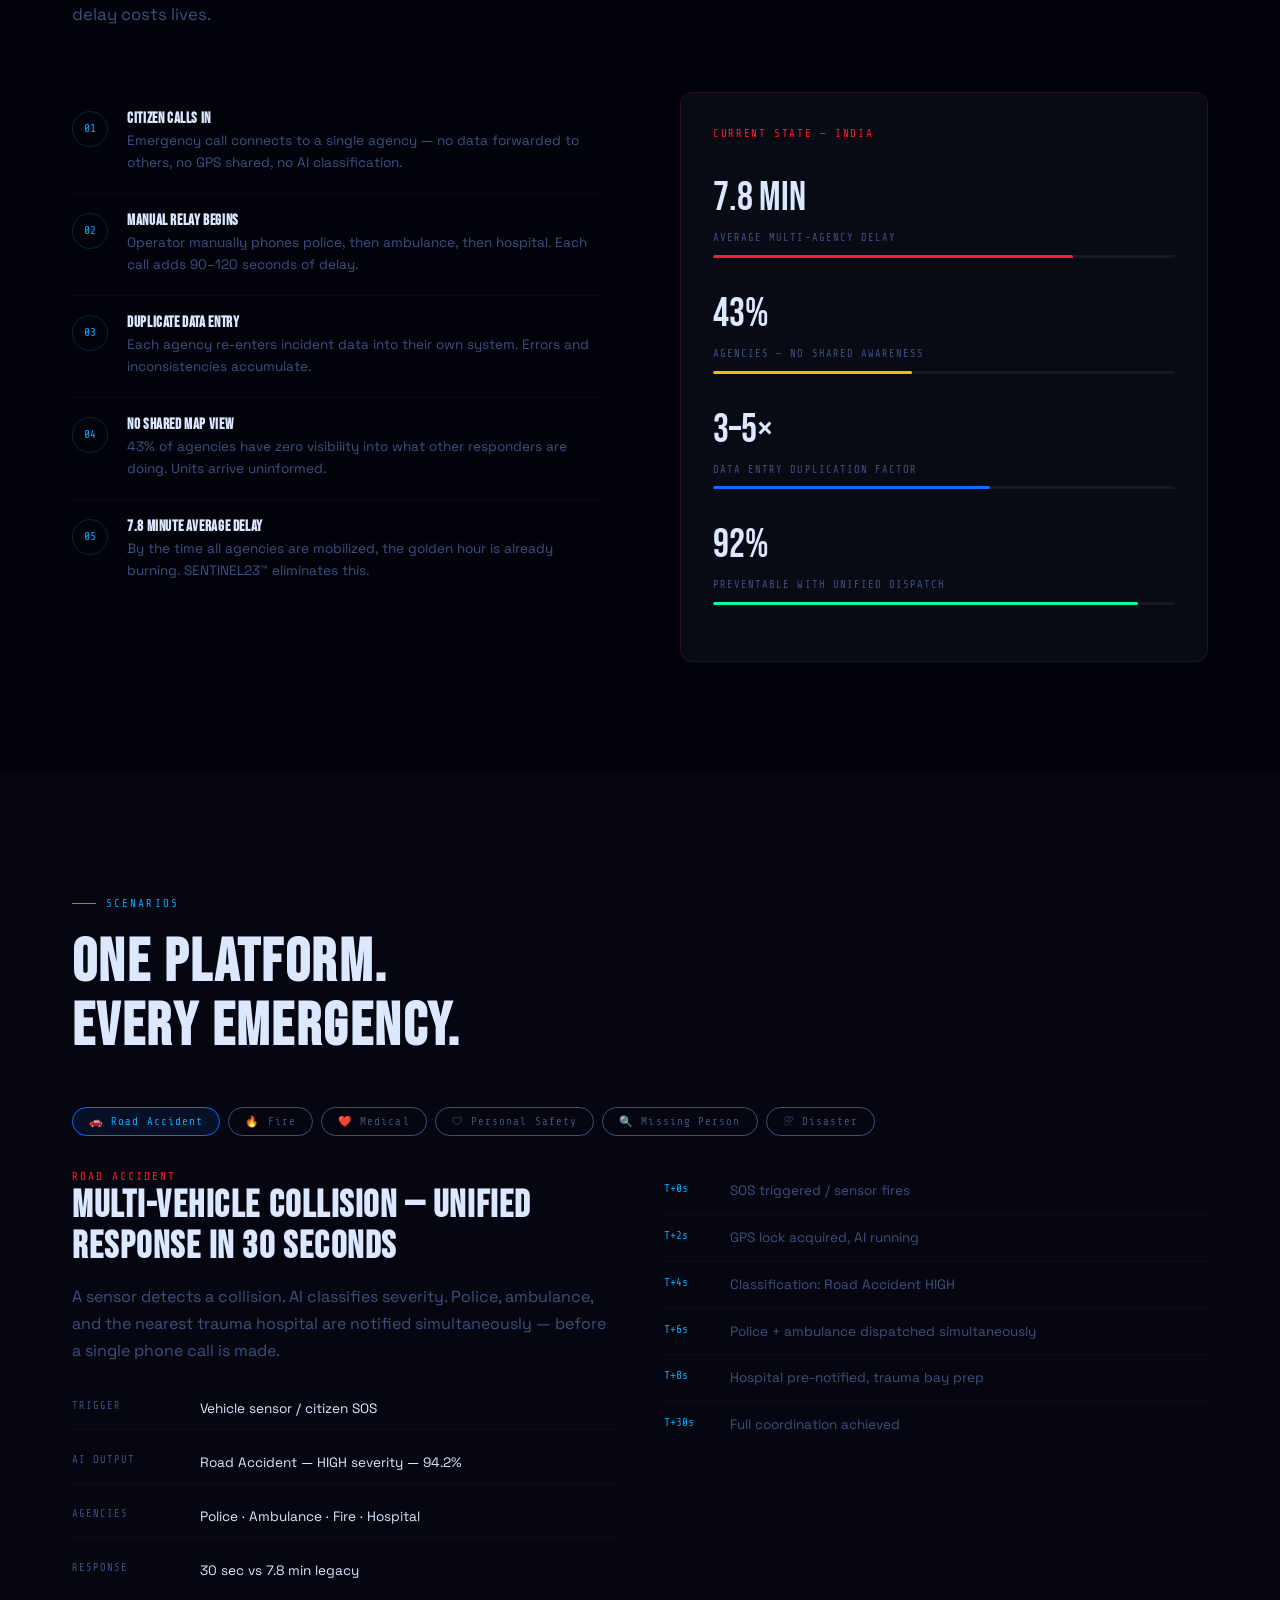
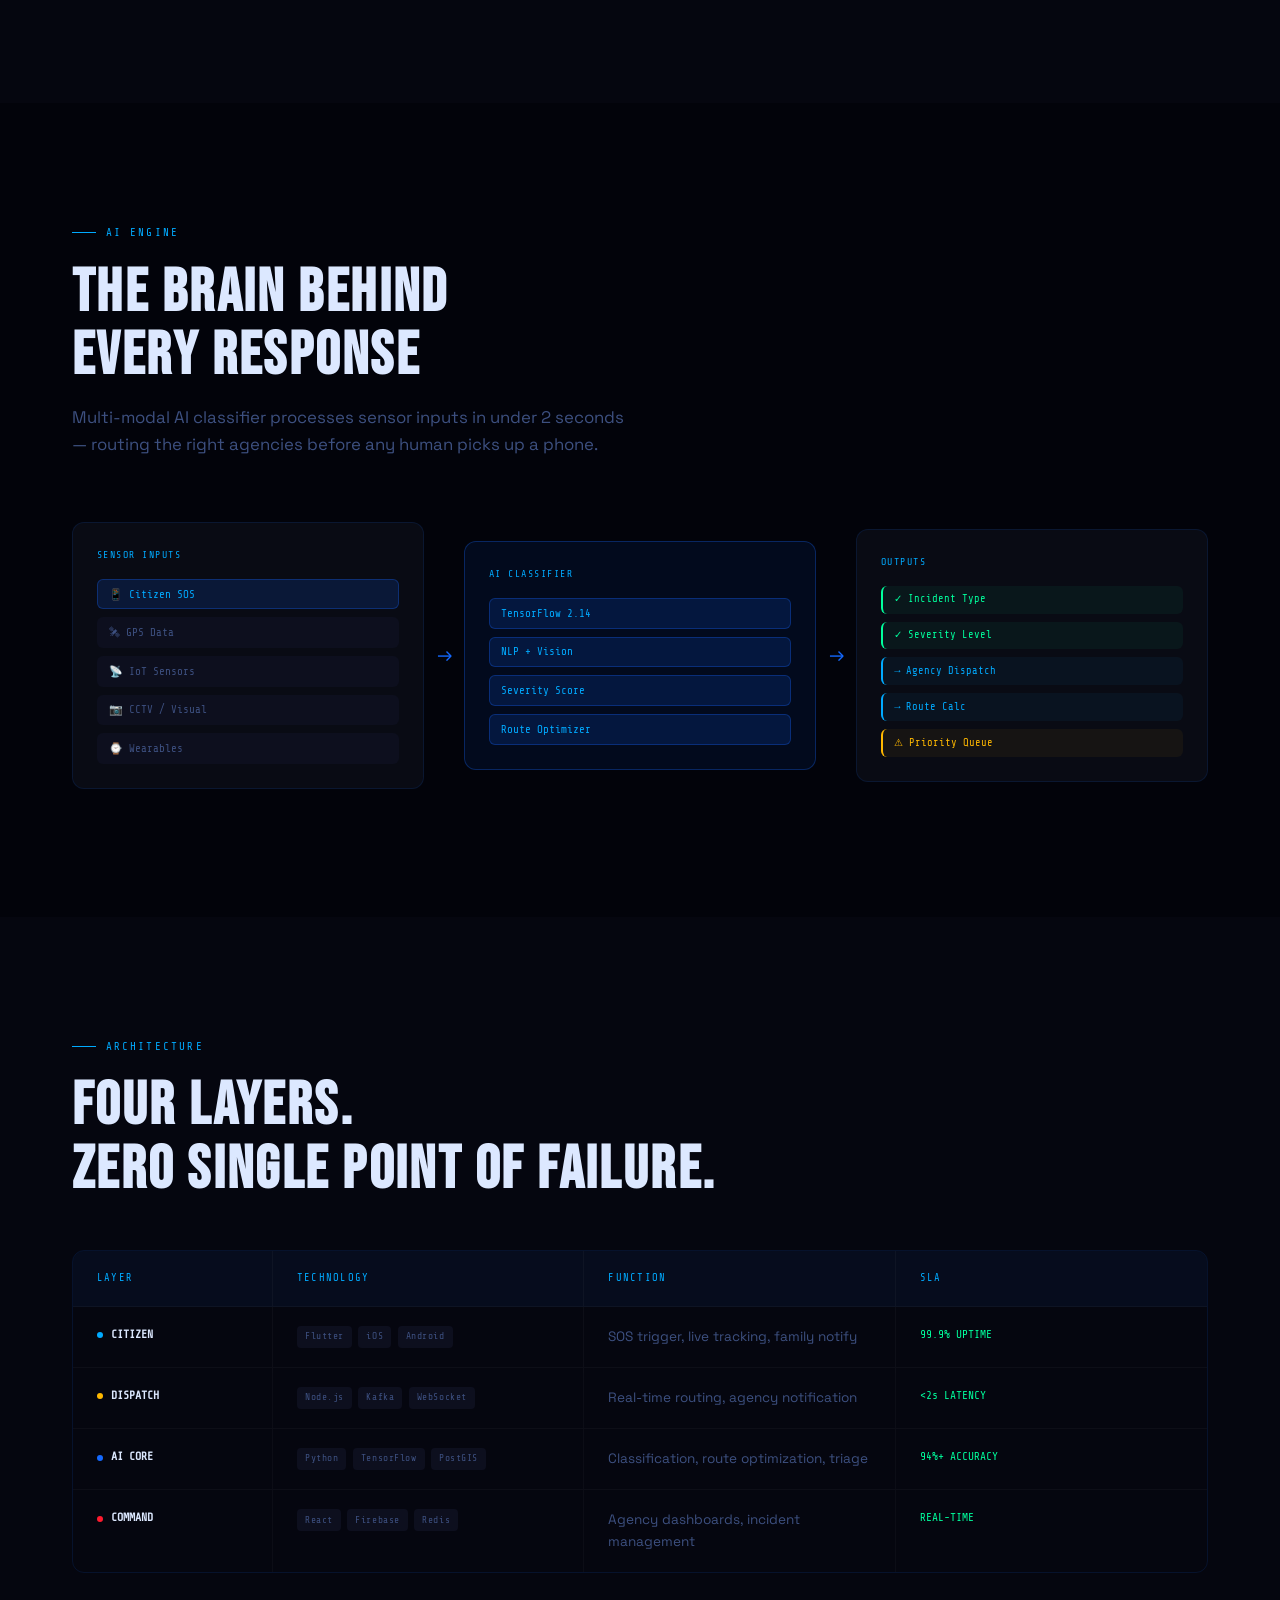
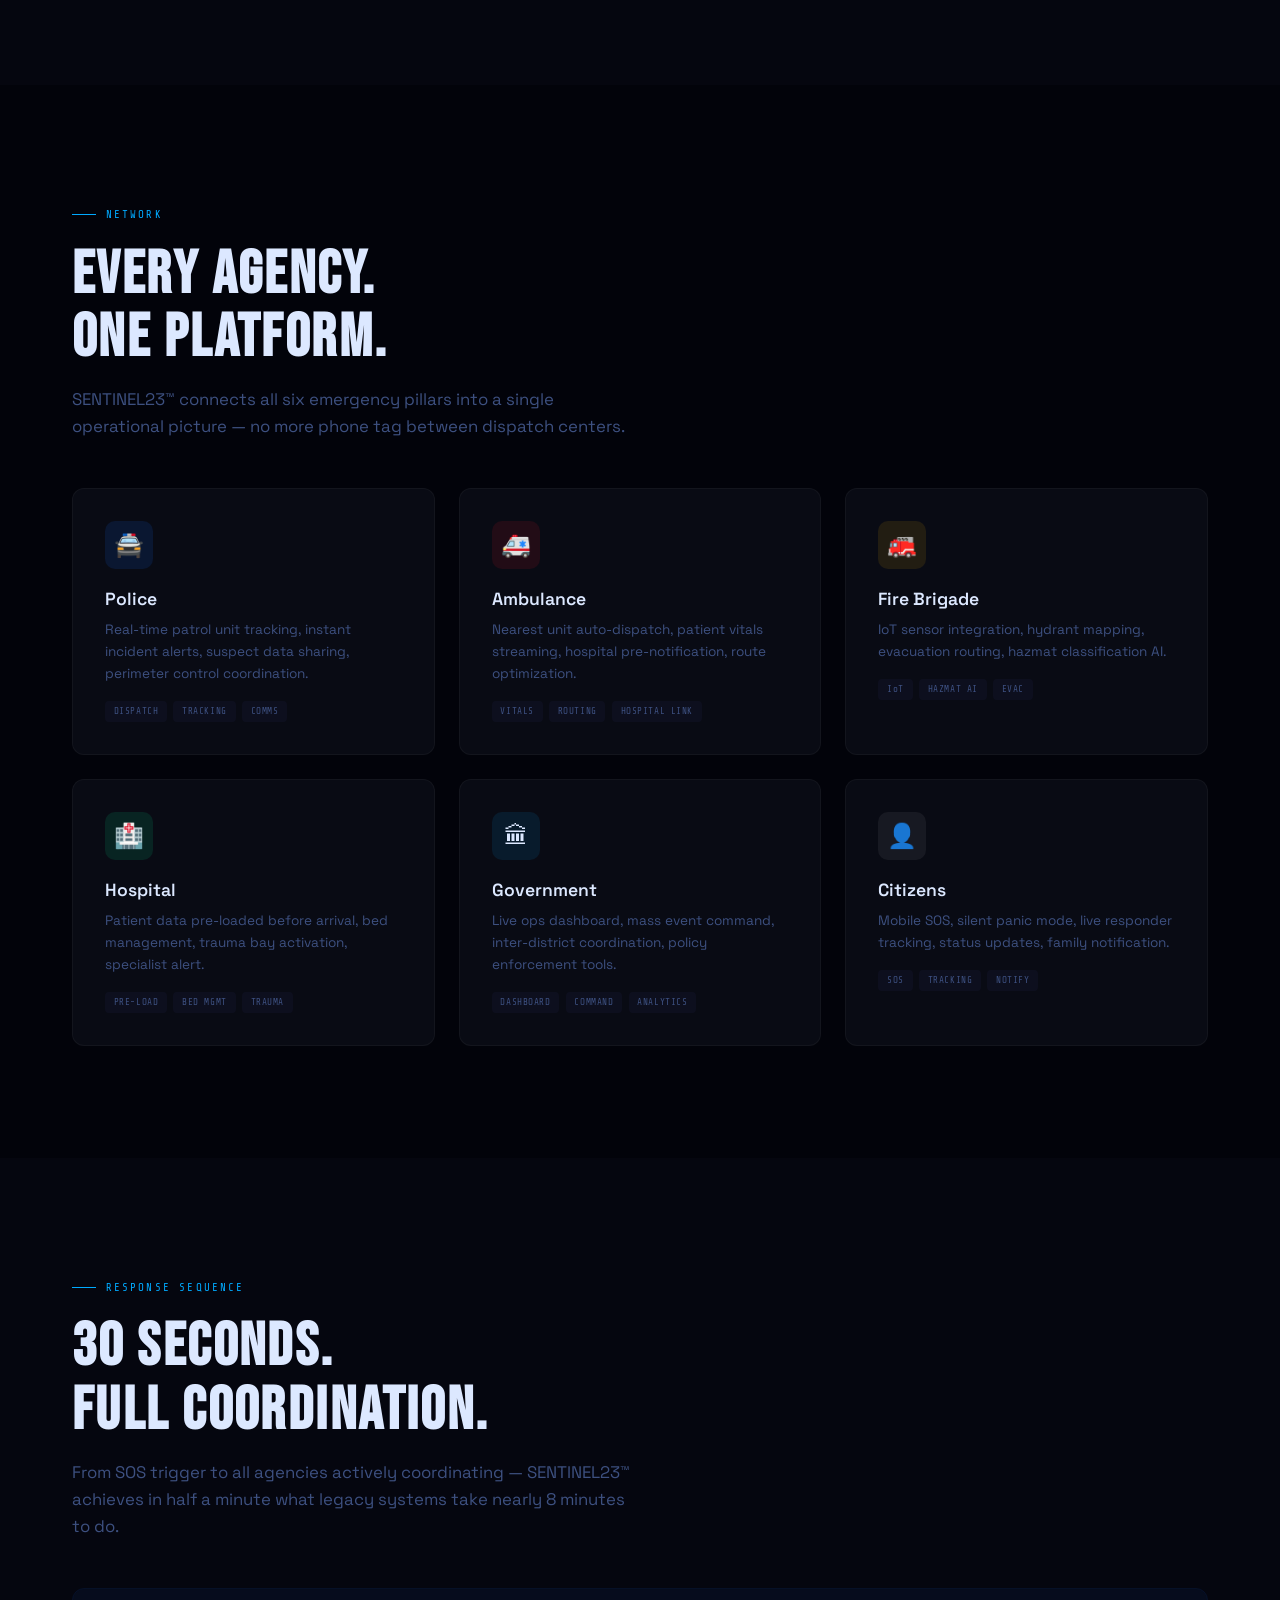
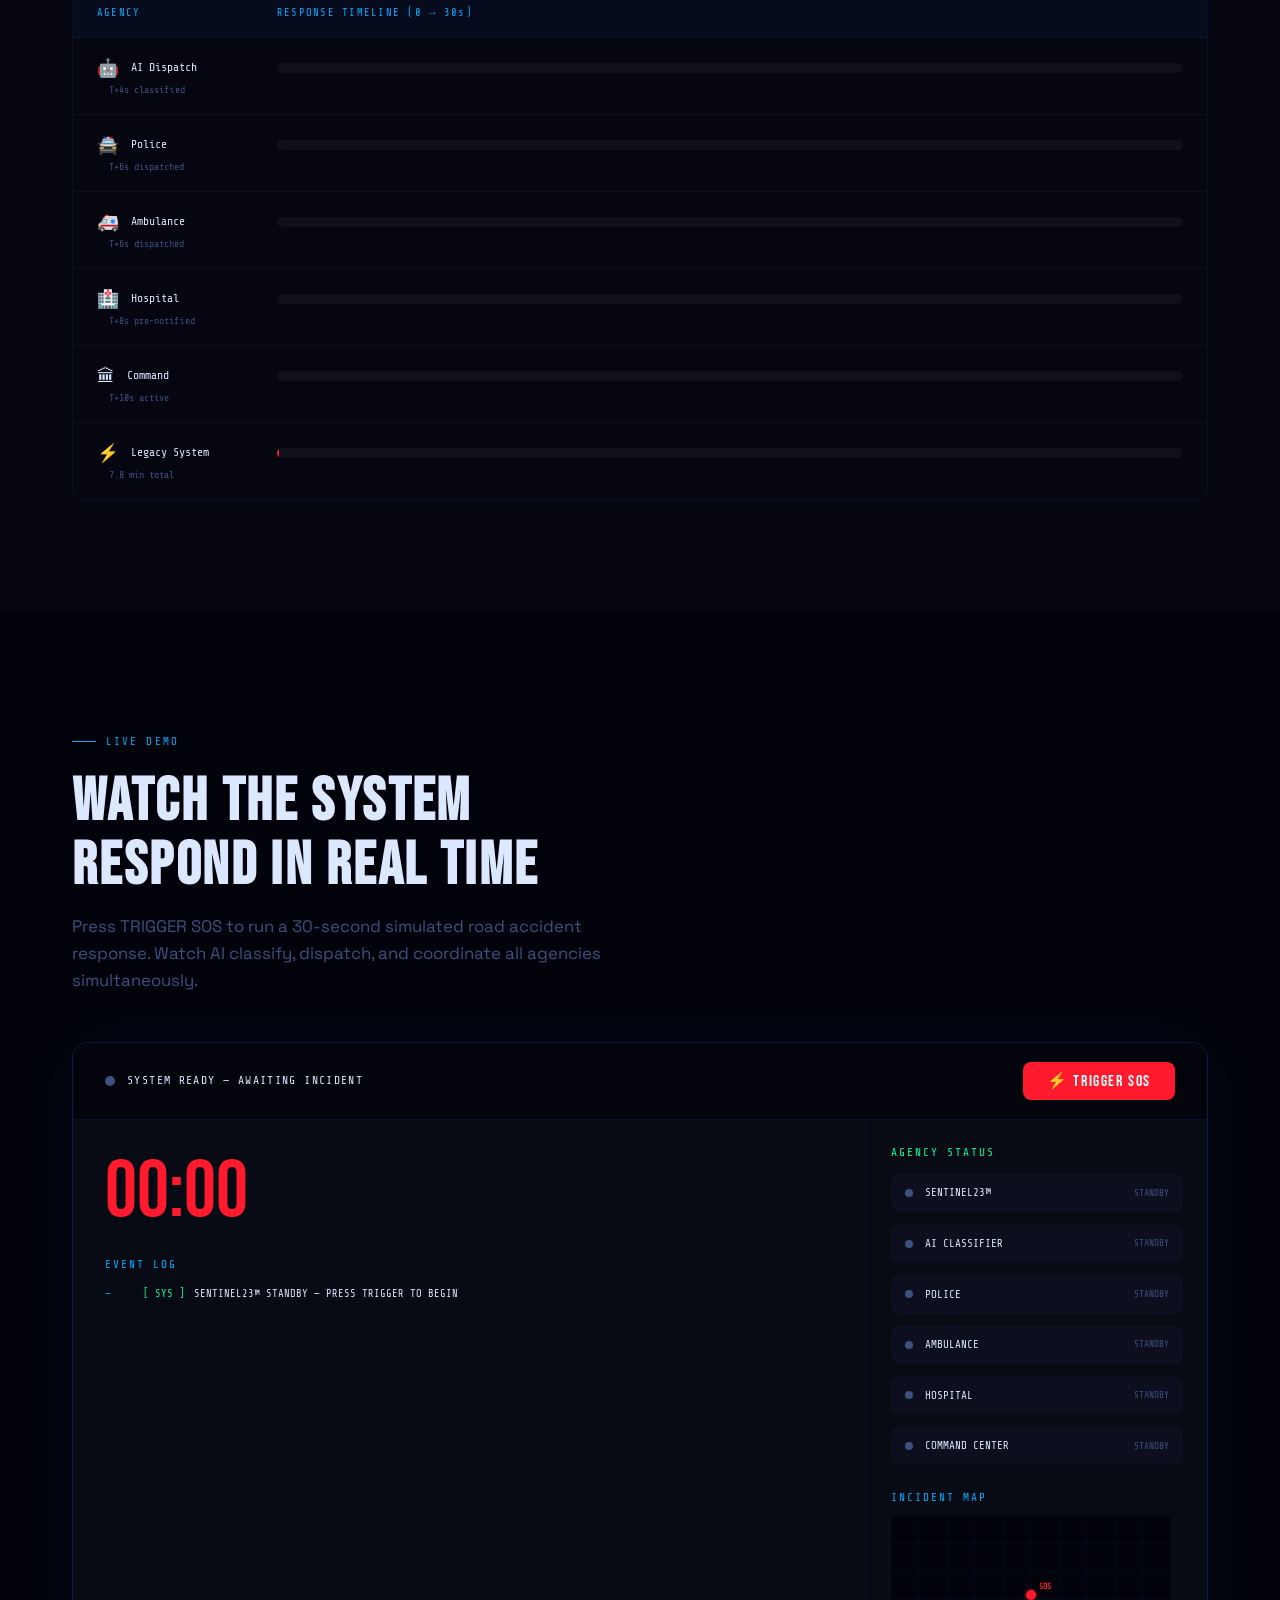
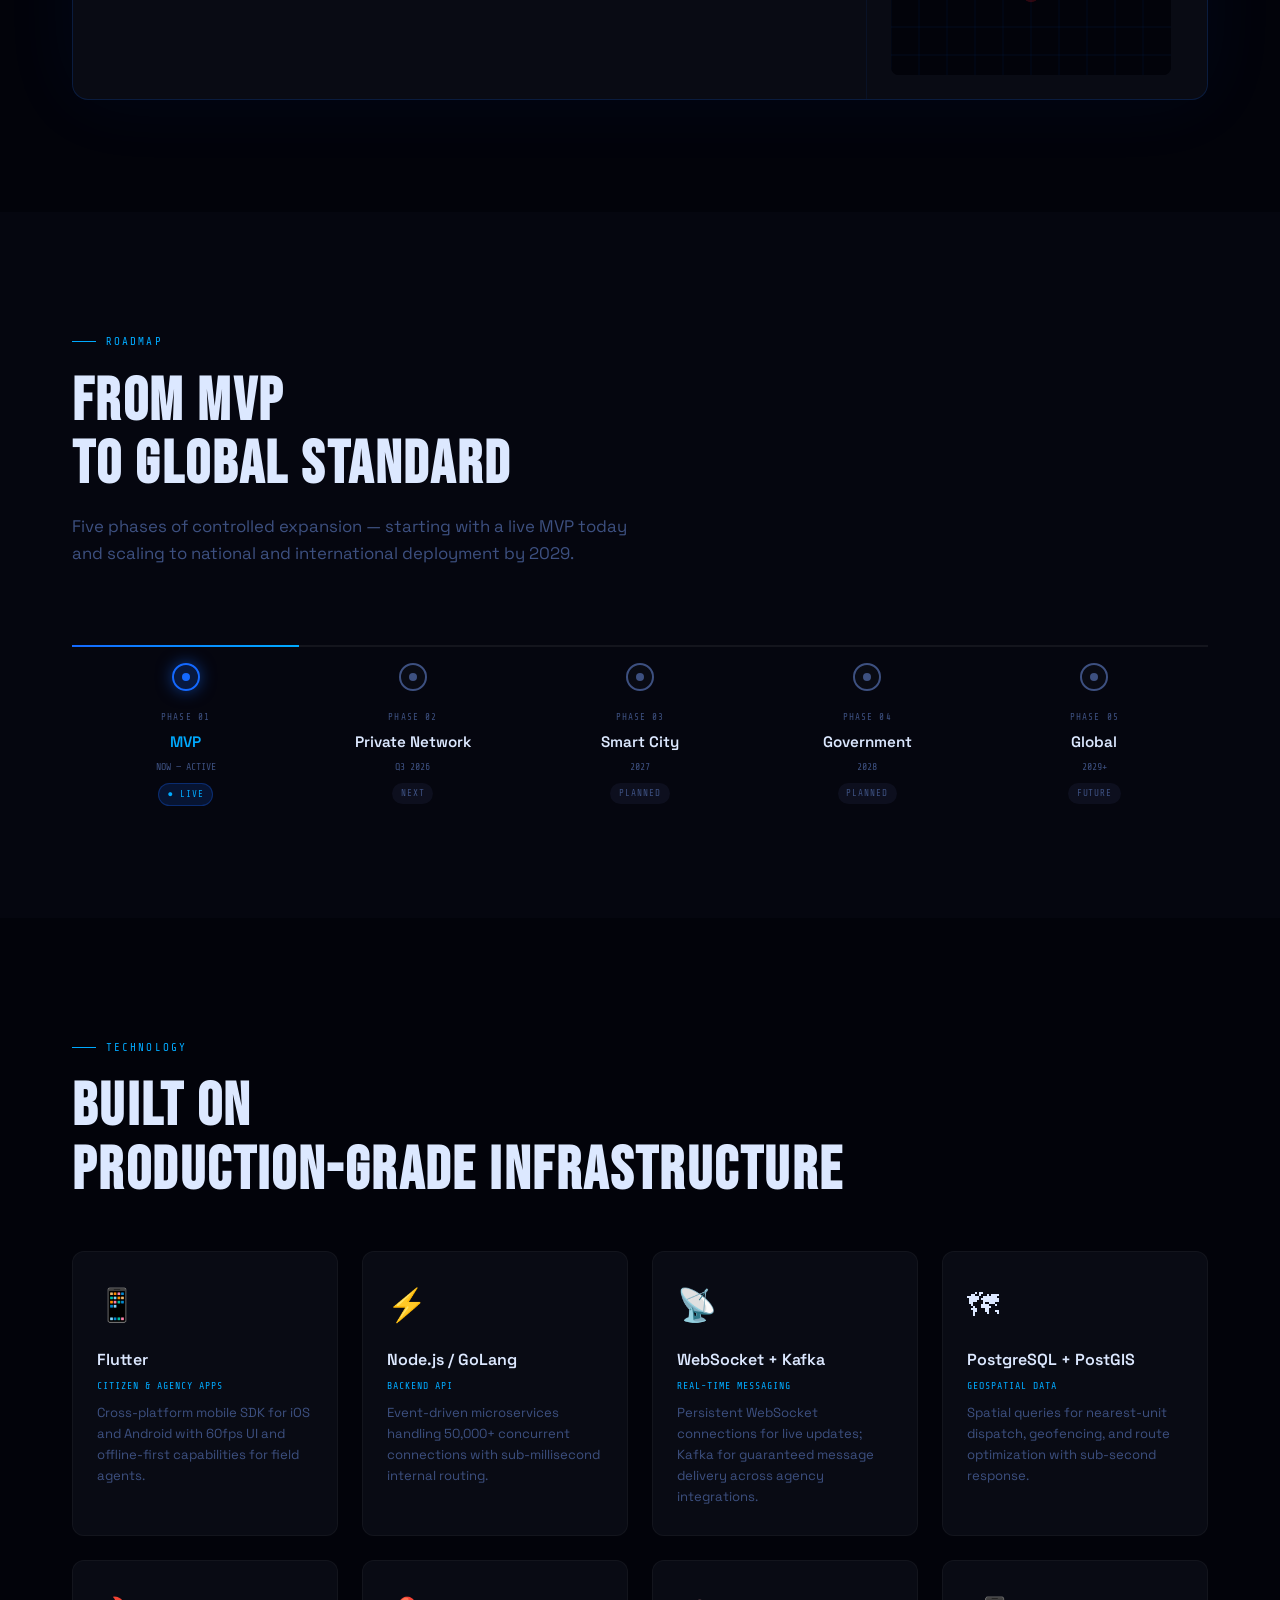
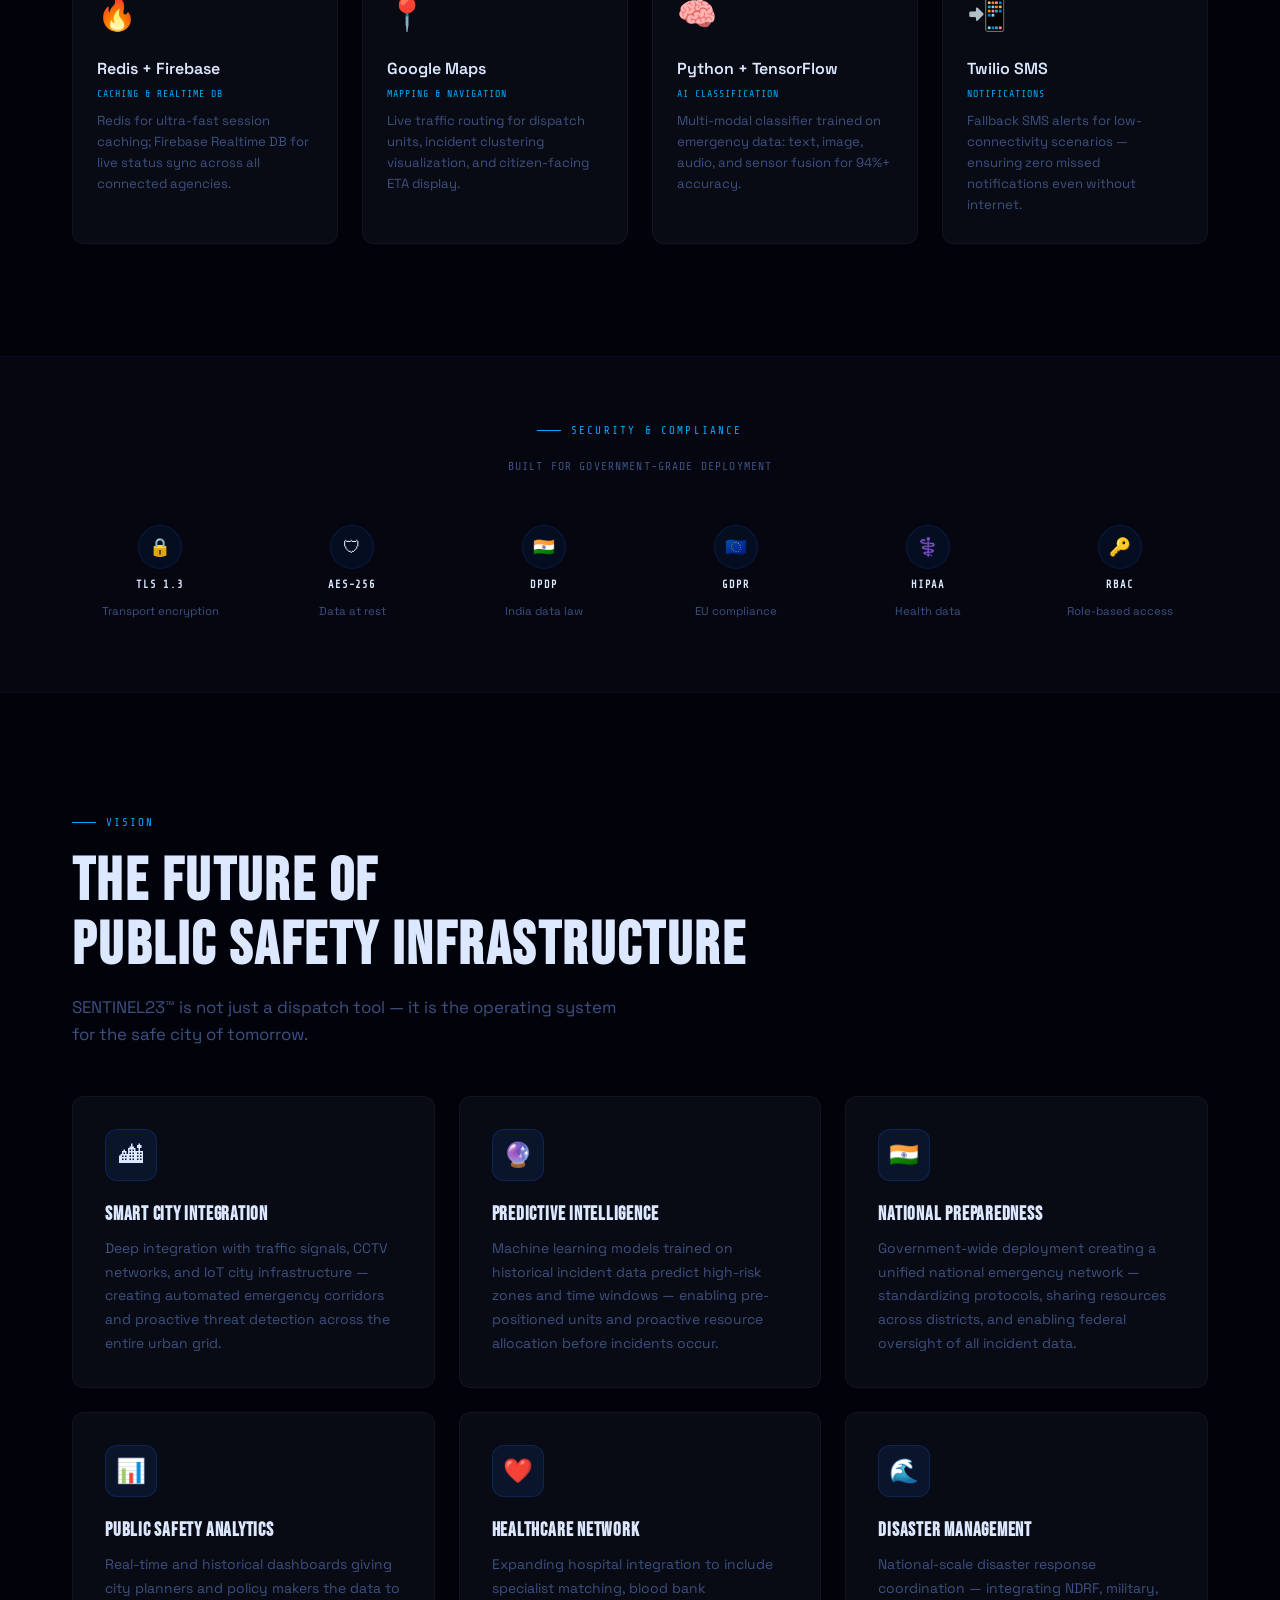
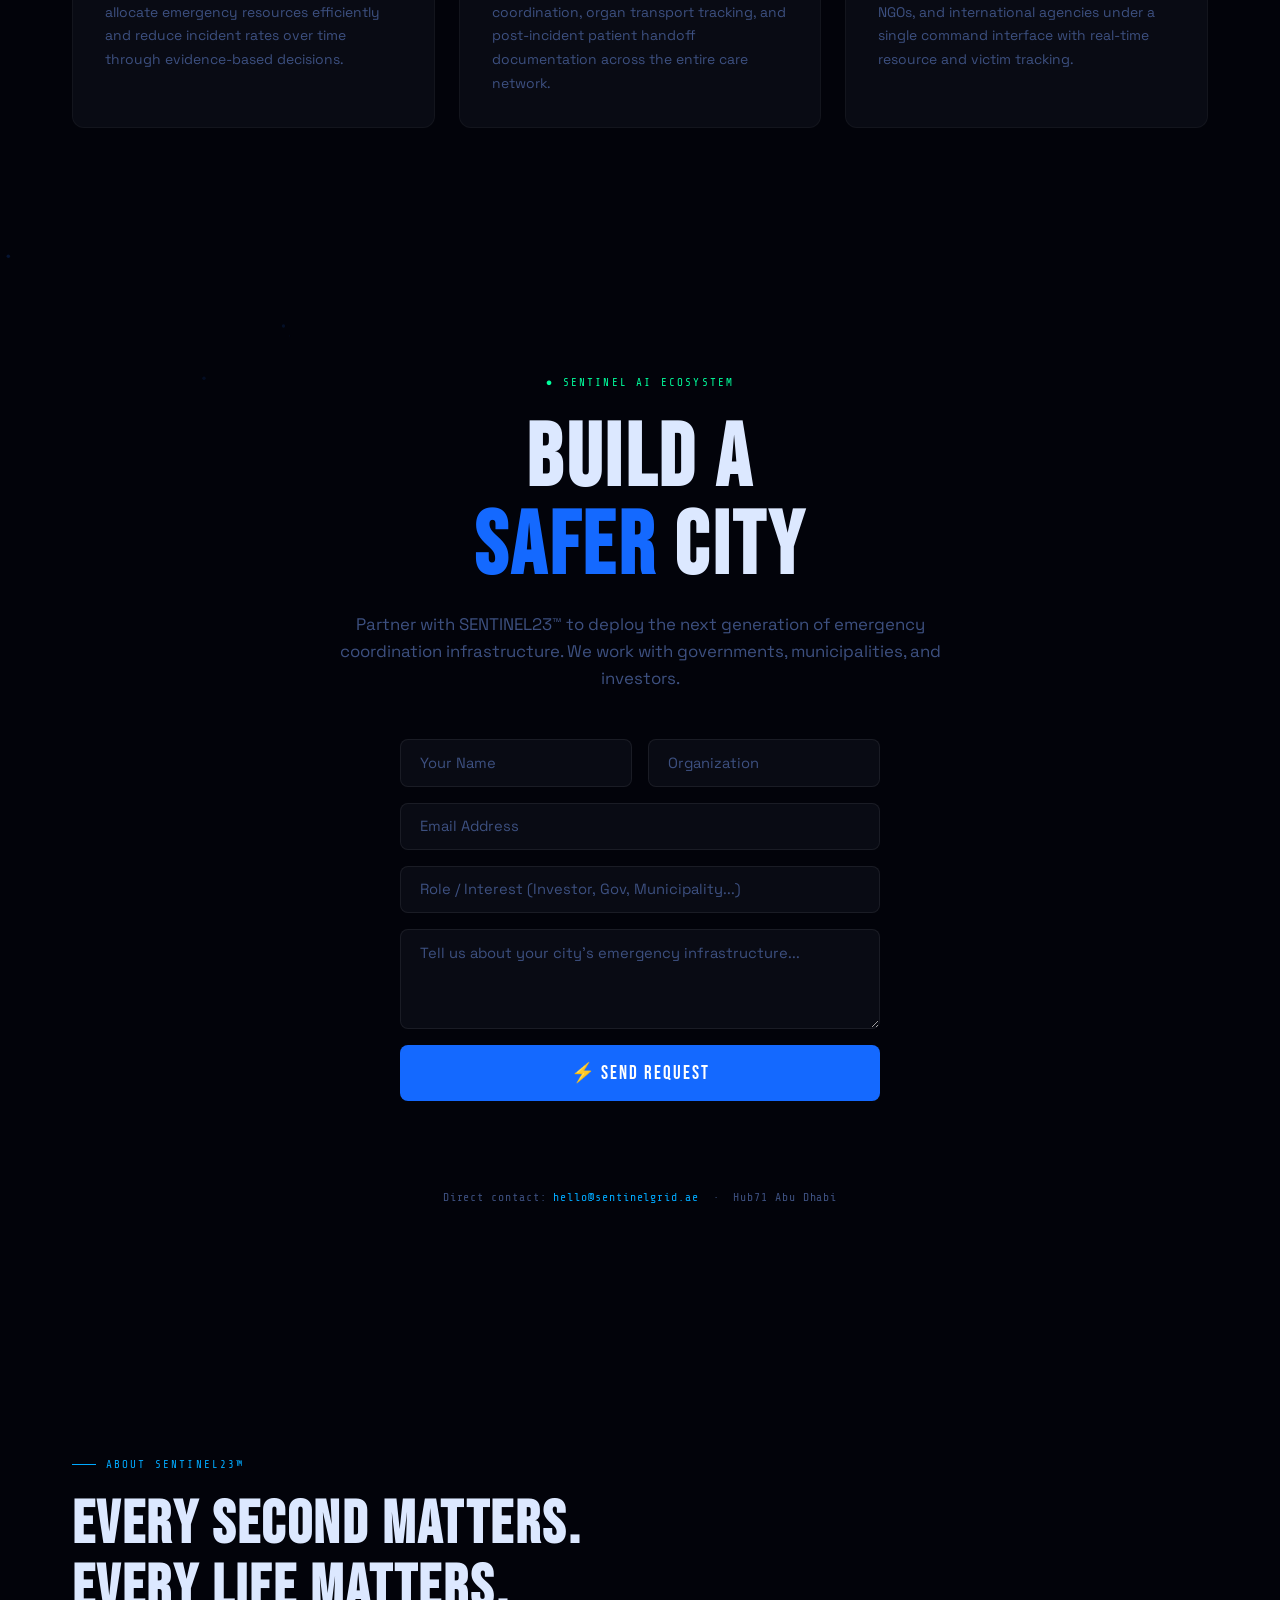
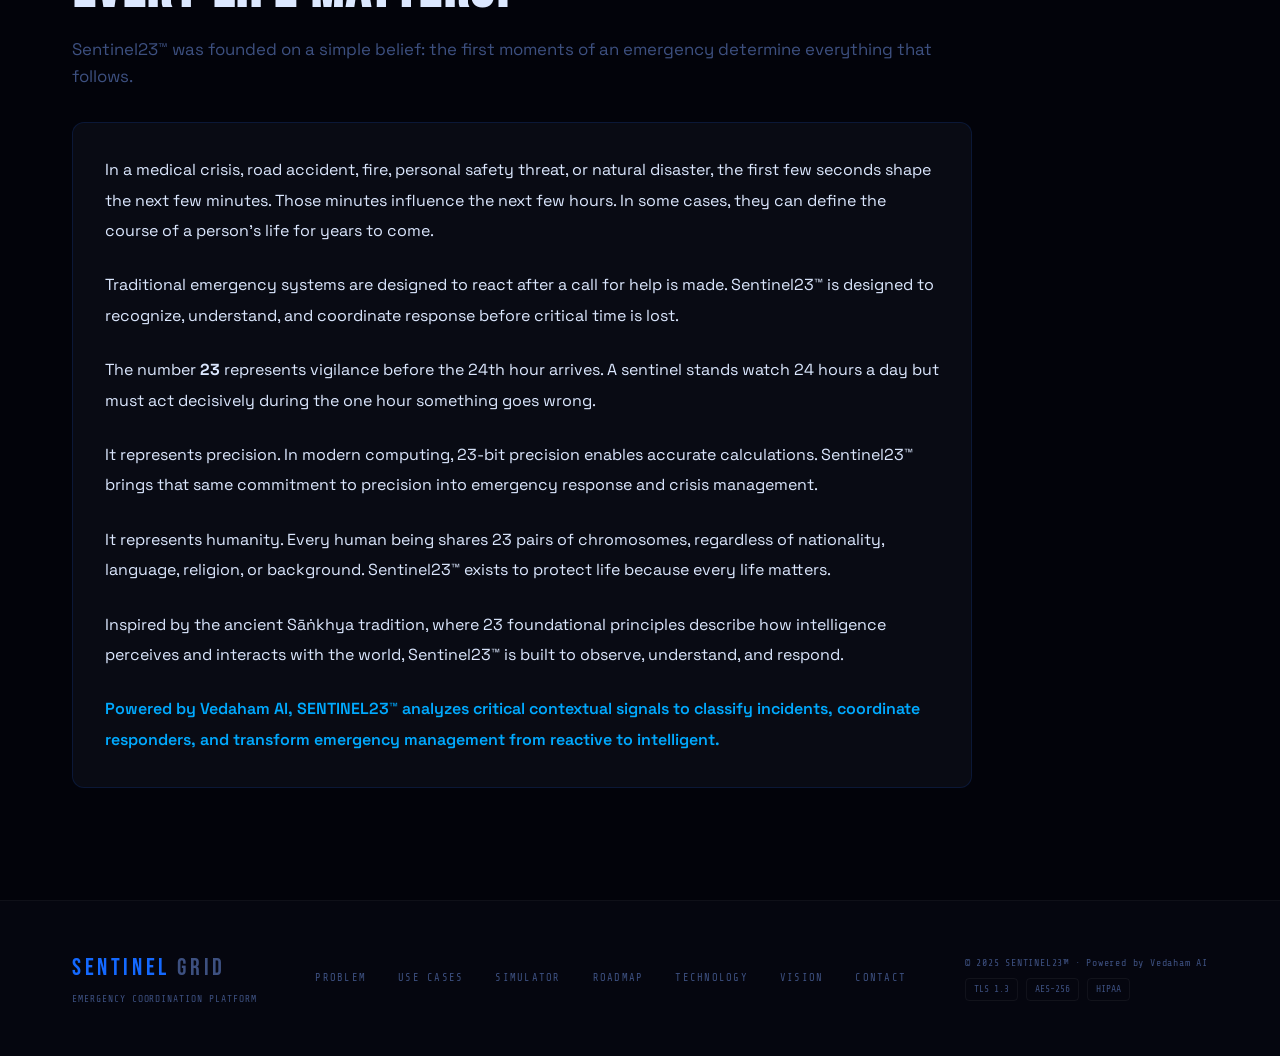
==== commit dc857c50: "Old Code Update index.html" ====
--- a/index.html
+++ b/index.html
@@ -3,7 +3,7 @@
 <head>
 <meta charset="UTF-8">
 <meta name="viewport" content="width=device-width,initial-scale=1,viewport-fit=cover">
-<title>Sentinel Grid — Emergency Coordination Platform</title>
+<title>SENTINEL23™ — Emergency Coordination Platform</title>
 <meta name="description" content="AI-powered emergency coordination platform connecting citizens, police, ambulance, fire, hospitals and government in real-time.">
 <link rel="preconnect" href="https://fonts.googleapis.com">
 <link rel="preconnect" href="https://fonts.gstatic.com" crossorigin>
@@ -1031,98 +1031,6 @@
   border-radius:4px;padding:.2rem .5rem;
 }
 
-
-/* =============================================
-   VIDEO SHOWCASE
-============================================= */
-.video-showcase {
-  min-height:100vh;
-  padding:7rem 0;
-  display:flex;
-  align-items:center;
-  justify-content:center;
-  position:relative;
-  background:var(--deep);
-  border-top:1px solid rgba(20,105,255,.08);
-  border-bottom:1px solid rgba(20,105,255,.08);
-}
-
-.video-showcase-content {
-  width:min(1100px, calc(100% - 4rem));
-  margin:0 auto;
-  text-align:center;
-}
-
-.video-showcase .section-tag {
-  display:inline-flex;
-  align-items:center;
-  gap:.6rem;
-  font-family:var(--mono);
-  font-size:.68rem;
-  letter-spacing:.2em;
-  text-transform:uppercase;
-  color:var(--blue2);
-  margin-bottom:1.2rem;
-}
-
-.video-showcase .section-tag::before {
-  content:'';
-  display:block;
-  width:24px;
-  height:1px;
-  background:var(--blue2);
-}
-
-.video-showcase h2 {
-  font-family:'Bebas Neue',sans-serif;
-  font-size:clamp(3rem,7vw,6.5rem);
-  line-height:.95;
-  letter-spacing:.04em;
-  text-transform:uppercase;
-  margin-bottom:1.5rem;
-  color:var(--text);
-}
-
-.video-showcase p {
-  max-width:820px;
-  margin:0 auto 2.75rem;
-  color:var(--muted);
-  font-size:1.05rem;
-  line-height:1.8;
-}
-
-.vimeo-frame {
-  position:relative;
-  width:100%;
-  padding-top:56.25%;
-  border-radius:16px;
-  overflow:hidden;
-  border:1px solid rgba(0,170,255,.28);
-  background:rgba(2,3,10,.88);
-  box-shadow:
-    0 40px 120px rgba(0,0,0,.55),
-    0 0 80px rgba(20,105,255,.14),
-    inset 0 1px 0 rgba(255,255,255,.08);
-}
-
-.vimeo-frame::before {
-  content:'';
-  position:absolute;
-  inset:0;
-  z-index:2;
-  pointer-events:none;
-  background:
-    linear-gradient(to bottom, rgba(255,255,255,.08), transparent 18%),
-    radial-gradient(circle at center, transparent 60%, rgba(0,0,0,.38));
-}
-
-.vimeo-frame iframe {
-  position:absolute;
-  inset:0;
-  width:100%;
-  height:100%;
-}
-
 /* =============================================
    RESPONSIVE
 ============================================= */
@@ -1178,7 +1086,7 @@
 ============================================= -->
 <div id="boot">
   <div class="boot-inner">
-    <div class="boot-logo">SENTINEL GRID</div>
+    <div class="boot-logo">SENTINEL23™</div>
     <div class="boot-lines">
       <div class="boot-line ok" id="bl0">INITIALIZING SENTINEL OS v4.1.2</div>
       <div class="boot-line ok" id="bl1">LOADING DISPATCH MODULES...</div>
@@ -1216,8 +1124,13 @@
    NAV
 ============================================= -->
 <nav id="nav">
-  <div class="nav-logo">SENTINEL<span> GRID</span></div>
+ <div class="nav-logo">
+   <div class="nav-logo-main">SENTINEL23™</div>
+   <div class="nav-logo-sub">POWERED BY VEDAHAM AI</div>
+</div>
+
   <div class="nav-links">
+    <a href="#about">About</a>
     <a href="#problem">Problem</a>
     <a href="#usecases">Use Cases</a>
     <a href="#simulator">Simulator</a>
@@ -1230,6 +1143,7 @@
   </button>
 </nav>
 <div class="nav-mobile" id="nav-mobile">
+  <a href="#about" class="nav-mobile-link">About</a>
   <a href="#problem" class="nav-mobile-link">Problem</a>
   <a href="#usecases" class="nav-mobile-link">Use Cases</a>
   <a href="#simulator" class="nav-mobile-link">Simulator</a>
@@ -1247,7 +1161,7 @@
   <div class="hero-atmo2" id="atmo2"></div>
   <div class="hero-inner">
     <div class="hero-left">
-      <div class="hero-badge">● LIVE SYSTEM — HUB71 ABU DHABI</div>
+      <div class="hero-badge">● LIVE SYSTEM — THIS CAN ALLOW US TO SAVE LIVES</div>
       <h1 class="hero-h1">
         <span class="glitch" data-text="EMERGENCY">EMERGENCY</span><br>
         RESPONSE<br>
@@ -1255,7 +1169,10 @@
       </h1>
       <p class="hero-sub">AI-powered coordination platform connecting citizens, police, ambulance, fire, hospitals &amp; government — cutting response time from 7.8 minutes to under 30 seconds.</p>
       <div class="hero-ctas">
-        <a href="#simulator" class="btn-p">▶ Run Live Simulator</a>
+        <a href="simulator/simulator.html" class="btn-p">▶ Launch The First 30 Seconds Simulator</a>
+      <a href="https://vimeo.com/1202988677?fl=pl&fe=sh" target="_blank" rel="noopener noreferrer" class="btn-p">
+    ▶ When Every Second Matters
+</a>
         <a href="#contact" class="btn-g">Request Demo</a>
       </div>
       <div class="hero-stat-row">
@@ -1294,32 +1211,6 @@
       </div>
     </div>
   </div>
-</section>
-
-<!-- =============================================
-   SECTION 2 — MISSION FILM
-============================================= -->
-<section class="video-showcase" id="video">
-    <div class="video-showcase-content">
-        <span class="section-tag">MISSION FILM</span>
-
-        <h2>When Every Second Matters</h2>
-
-        <p>
-            Watch how SENTINEL23™ transforms emergency response from fragmented calls
-            into a coordinated real-time intelligence network powered by VEDAHAM AI.
-        </p>
-
-        <div class="vimeo-frame">
-            <iframe 
-                src="https://player.vimeo.com/video/1202988677?badge=0&amp;autopause=0&amp;player_id=0&amp;app_id=58479"
-                frameborder="0"
-                allow="autoplay; fullscreen; picture-in-picture; clipboard-write; encrypted-media; web-share"
-                referrerpolicy="strict-origin-when-cross-origin"
-                title="When Every Second Matters | SENTINEL23™">
-            </iframe>
-        </div>
-    </div>
 </section>
 
 <!-- =============================================
@@ -1389,7 +1280,7 @@
           <div class="p-step-num">05</div>
           <div class="p-step-body">
             <h4>7.8 Minute Average Delay</h4>
-            <p>By the time all agencies are mobilized, the golden hour is already burning. Sentinel Grid eliminates this.</p>
+            <p>By the time all agencies are mobilized, the golden hour is already burning. SENTINEL23™ eliminates this.</p>
           </div>
         </div>
       </div>
@@ -1657,7 +1548,7 @@
   <div class="container">
     <div class="sec-eyebrow">NETWORK</div>
     <h2 class="sec-title rv">Every Agency.<br>One Platform.</h2>
-    <p class="sec-sub rv">Sentinel Grid connects all six emergency pillars into a single operational picture — no more phone tag between dispatch centers.</p>
+    <p class="sec-sub rv">SENTINEL23™ connects all six emergency pillars into a single operational picture — no more phone tag between dispatch centers.</p>
     <div class="network-grid">
       <div class="agency-card pol rv">
         <div class="agency-icon">🚔</div>
@@ -1706,7 +1597,7 @@
   <div class="container">
     <div class="sec-eyebrow">RESPONSE SEQUENCE</div>
     <h2 class="sec-title rv">30 Seconds.<br>Full Coordination.</h2>
-    <p class="sec-sub rv">From SOS trigger to all agencies actively coordinating — Sentinel Grid achieves in half a minute what legacy systems take nearly 8 minutes to do.</p>
+    <p class="sec-sub rv">From SOS trigger to all agencies actively coordinating — SENTINEL23™ achieves in half a minute what legacy systems take nearly 8 minutes to do.</p>
     <div class="tl-table rv">
       <div class="tl-header">
         <span>AGENCY</span><span>RESPONSE TIMELINE (0 → 30s)</span>
@@ -1769,7 +1660,7 @@
             <div class="sim-log-entry">
               <span class="log-t">—</span>
               <span class="log-type sys">[ SYS ]</span>
-              <span class="log-msg">SENTINEL GRID STANDBY — PRESS TRIGGER TO BEGIN</span>
+              <span class="log-msg">SENTINEL23™ STANDBY — PRESS TRIGGER TO BEGIN</span>
             </div>
           </div>
         </div>
@@ -1778,7 +1669,7 @@
           <div class="sim-agencies">
             <div class="sim-agency-row" id="sa-grid">
               <div class="sim-agency-dot"></div>
-              <div class="sim-agency-name">SENTINEL GRID</div>
+              <div class="sim-agency-name">SENTINEL23™</div>
               <div class="sim-agency-state">STANDBY</div>
             </div>
             <div class="sim-agency-row" id="sa-ai">
@@ -1838,7 +1729,7 @@
           <div class="rm-phase-num">PHASE 02</div>
           <div class="rm-phase-name">Private Network</div>
           <div class="rm-phase-date">Q3 2026</div>
-          <div class="rm-phase-status planned">PLANNED</div>
+          <div class="rm-phase-status planned">NEXT</div>
         </div>
         <div class="rm-phase">
           <div class="rm-node"><div class="rm-node-inner"></div></div>
@@ -1859,7 +1750,7 @@
           <div class="rm-phase-num">PHASE 05</div>
           <div class="rm-phase-name">Global</div>
           <div class="rm-phase-date">2029+</div>
-          <div class="rm-phase-status planned">PLANNED</div>
+          <div class="rm-phase-status planned">FUTURE</div>
         </div>
       </div>
     </div>
@@ -1977,7 +1868,7 @@
   <div class="container">
     <div class="sec-eyebrow">VISION</div>
     <h2 class="sec-title rv">The Future of<br>Public Safety Infrastructure</h2>
-    <p class="sec-sub rv">Sentinel Grid is not just a dispatch tool — it is the operating system for the safe city of tomorrow.</p>
+    <p class="sec-sub rv">SENTINEL23™ is not just a dispatch tool — it is the operating system for the safe city of tomorrow.</p>
     <div class="vision-grid">
       <div class="vision-card rv">
         <div class="vision-card-icon">🏙</div>
@@ -2020,9 +1911,9 @@
   <canvas id="cta-canvas"></canvas>
   <div class="container">
     <div class="cta-inner">
-      <div class="cta-eyebrow">● HUB71 ABU DHABI</div>
+      <div class="cta-eyebrow">● SENTINEL AI ECOSYSTEM</div>
       <h2 class="cta-h">BUILD A<br><span>SAFER</span> CITY</h2>
-      <p class="cta-sub">Partner with Sentinel Grid to deploy the next generation of emergency coordination infrastructure. We work with governments, municipalities, and investors.</p>
+      <p class="cta-sub">Partner with SENTINEL23™ to deploy the next generation of emergency coordination infrastructure. We work with governments, municipalities, and investors.</p>
       <form class="cta-form" id="cta-form">
         <div class="cta-row">
           <input type="text" class="cta-field" name="name" placeholder="Your Name" required>
@@ -2042,8 +1933,50 @@
   </div>
 </section>
 
+   <!-- =============================================
+   SECTION 18 — ABOUT SENTINEL23
+============================================= -->
+<section id="about" class="section">
+  <div class="container">
+    <div class="sec-eyebrow">ABOUT SENTINEL23™</div>
+
+    <h2 class="sec-title rv">
+      Every Second Matters.<br>
+      Every Life Matters.
+    </h2>
+
+    <div style="max-width:900px">
+      <p class="sec-sub rv" style="max-width:100%;margin-bottom:2rem">
+        Sentinel23™ was founded on a simple belief: the first moments of an emergency determine everything that follows.
+      </p>
+      <div class="problem-data rv" style="border-color:rgba(20,105,255,.15)">
+        <p style="margin-bottom:1.5rem;color:var(--text);line-height:1.9">
+          In a medical crisis, road accident, fire, personal safety threat, or natural disaster, the first few seconds shape the next few minutes. Those minutes influence the next few hours. In some cases, they can define the course of a person's life for years to come.
+        </p>
+        <p style="margin-bottom:1.5rem;color:var(--text);line-height:1.9">
+          Traditional emergency systems are designed to react after a call for help is made. Sentinel23™ is designed to recognize, understand, and coordinate response before critical time is lost.
+        </p>
+        <p style="margin-bottom:1.5rem;color:var(--text);line-height:1.9">
+          The number <strong>23</strong> represents vigilance before the 24th hour arrives. A sentinel stands watch 24 hours a day but must act decisively during the one hour something goes wrong.
+        </p>
+        <p style="margin-bottom:1.5rem;color:var(--text);line-height:1.9">
+          It represents precision. In modern computing, 23-bit precision enables accurate calculations. Sentinel23™ brings that same commitment to precision into emergency response and crisis management.
+        </p>
+        <p style="margin-bottom:1.5rem;color:var(--text);line-height:1.9">
+          It represents humanity. Every human being shares 23 pairs of chromosomes, regardless of nationality, language, religion, or background. Sentinel23™ exists to protect life because every life matters.
+        </p>
+        <p style="margin-bottom:1.5rem;color:var(--text);line-height:1.9">
+          Inspired by the ancient Sāṅkhya tradition, where 23 foundational principles describe how intelligence perceives and interacts with the world, Sentinel23™ is built to observe, understand, and respond.
+        </p>
+        <p style="margin-bottom:0;color:var(--blue2);font-weight:600;line-height:1.9">
+          Powered by Vedaham AI, SENTINEL23™ analyzes critical contextual signals to classify incidents, coordinate responders, and transform emergency management from reactive to intelligent.
+        </p>
+      </div>
+    </div>
+  </div>
+</section>
 <!-- =============================================
-   SECTION 18 — FOOTER
+   SECTION 19 — FOOTER
 ============================================= -->
 <footer id="footer">
   <div class="container">
@@ -2062,7 +1995,7 @@
         <a href="#contact">Contact</a>
       </div>
       <div>
-        <div class="footer-copy">© 2025 Sentinel Grid · Hub71 Abu Dhabi</div>
+        <div class="footer-copy">© 2025 SENTINEL23™ · Powered by Vedaham AI</div>
         <div style="display:flex;gap:.5rem;margin-top:.4rem">
           <span class="footer-badge">TLS 1.3</span>
           <span class="footer-badge">AES-256</span>
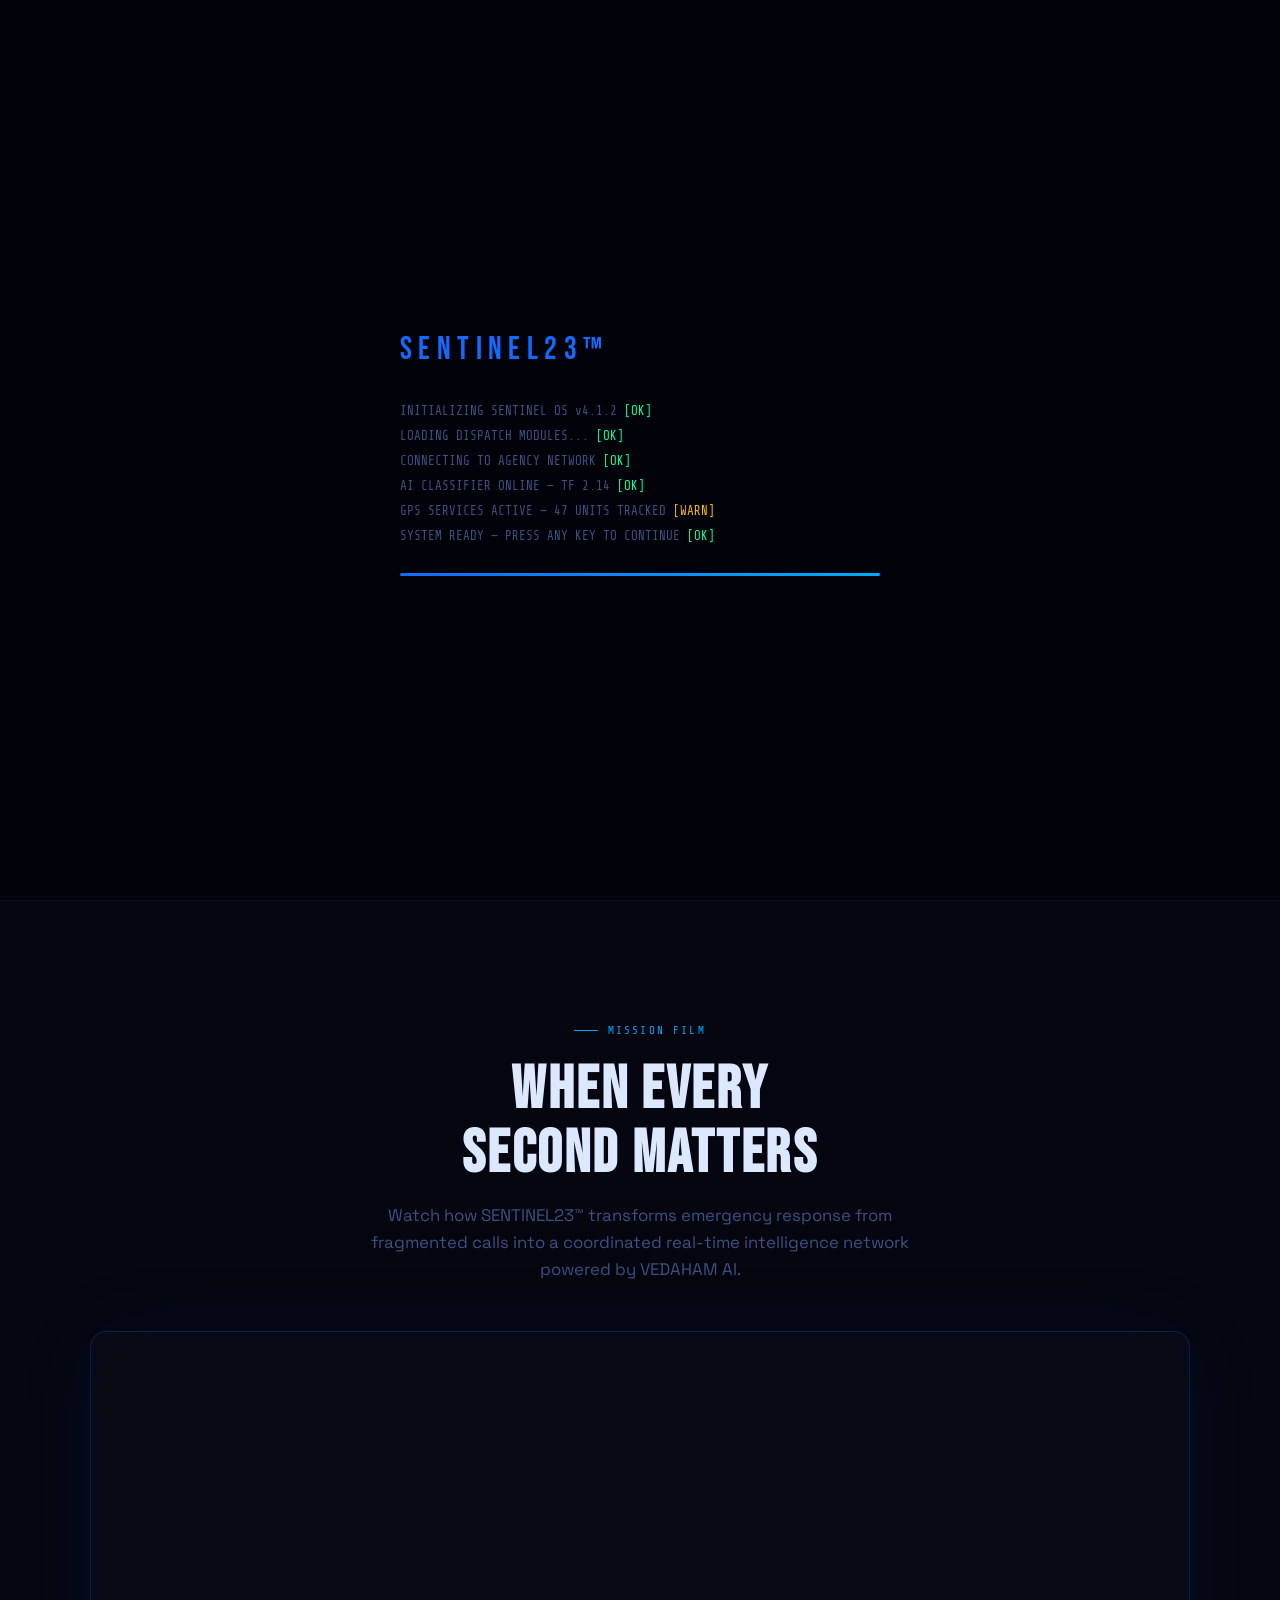
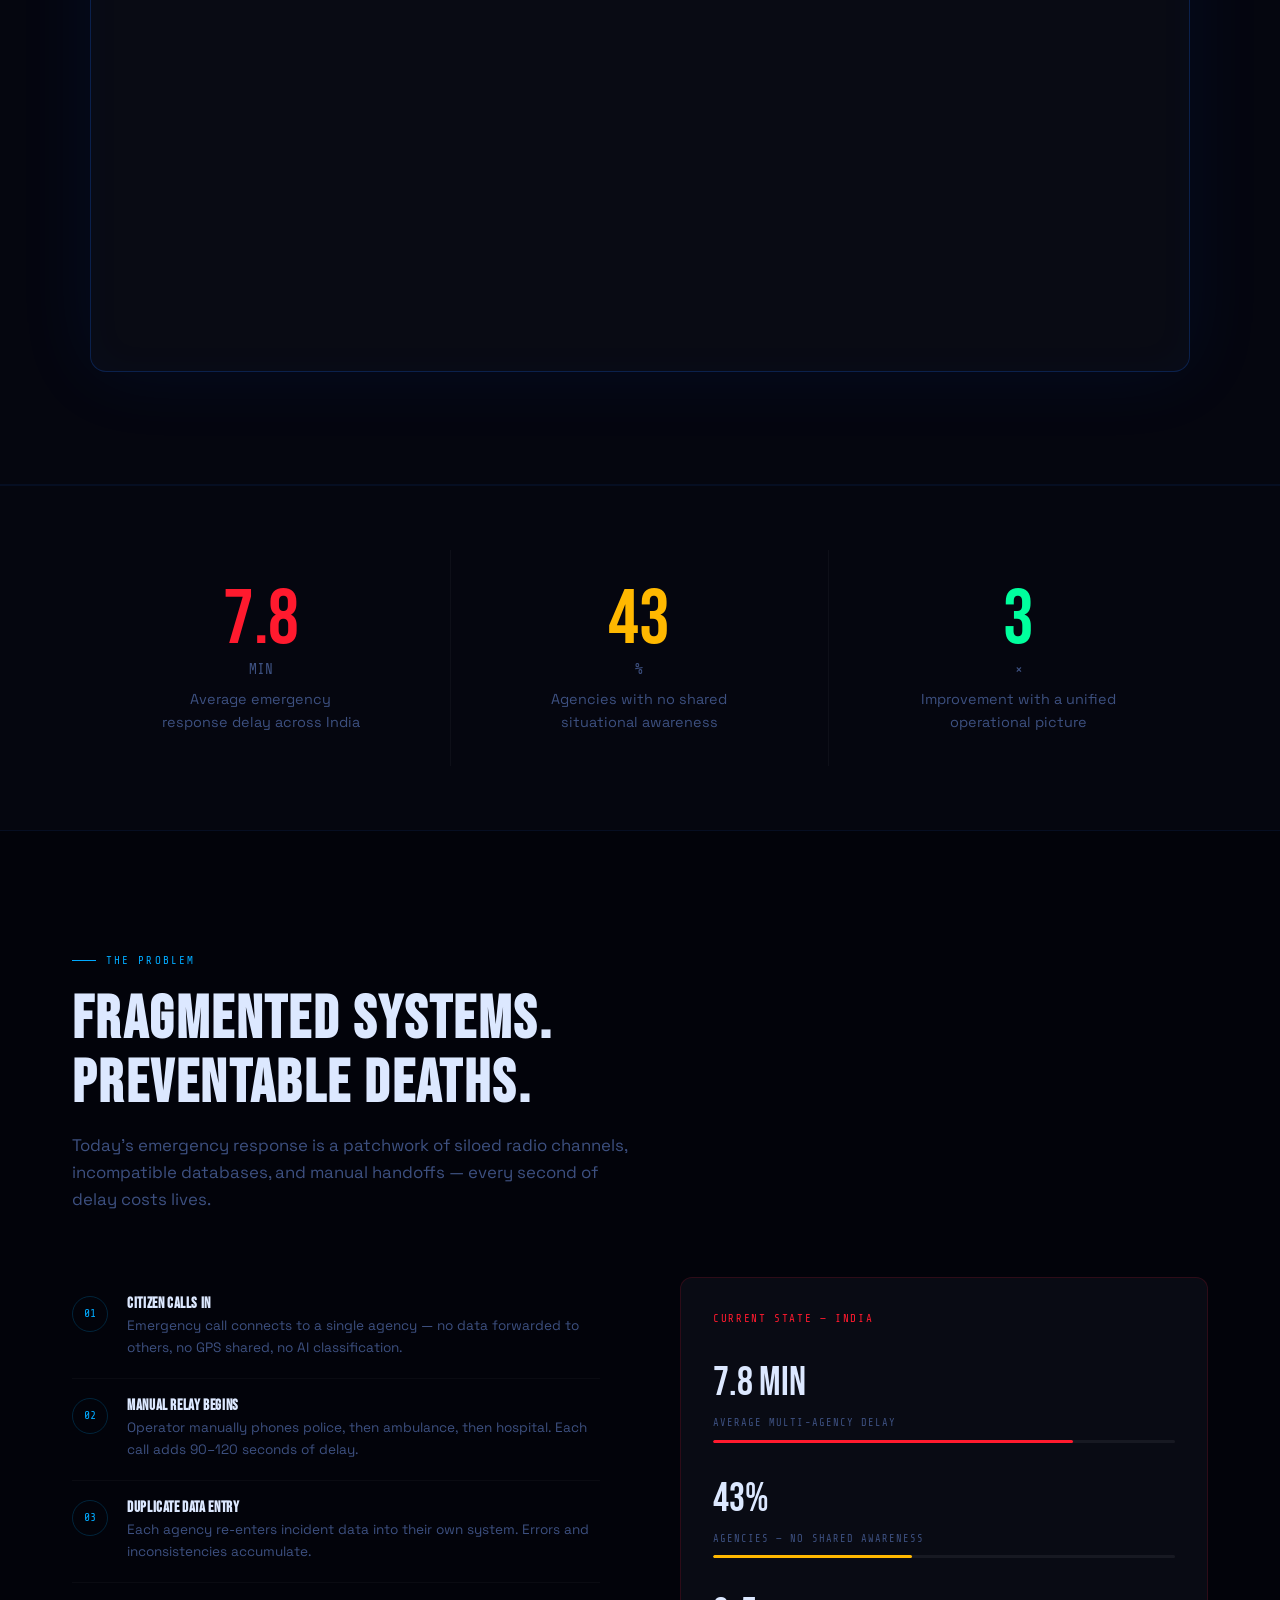
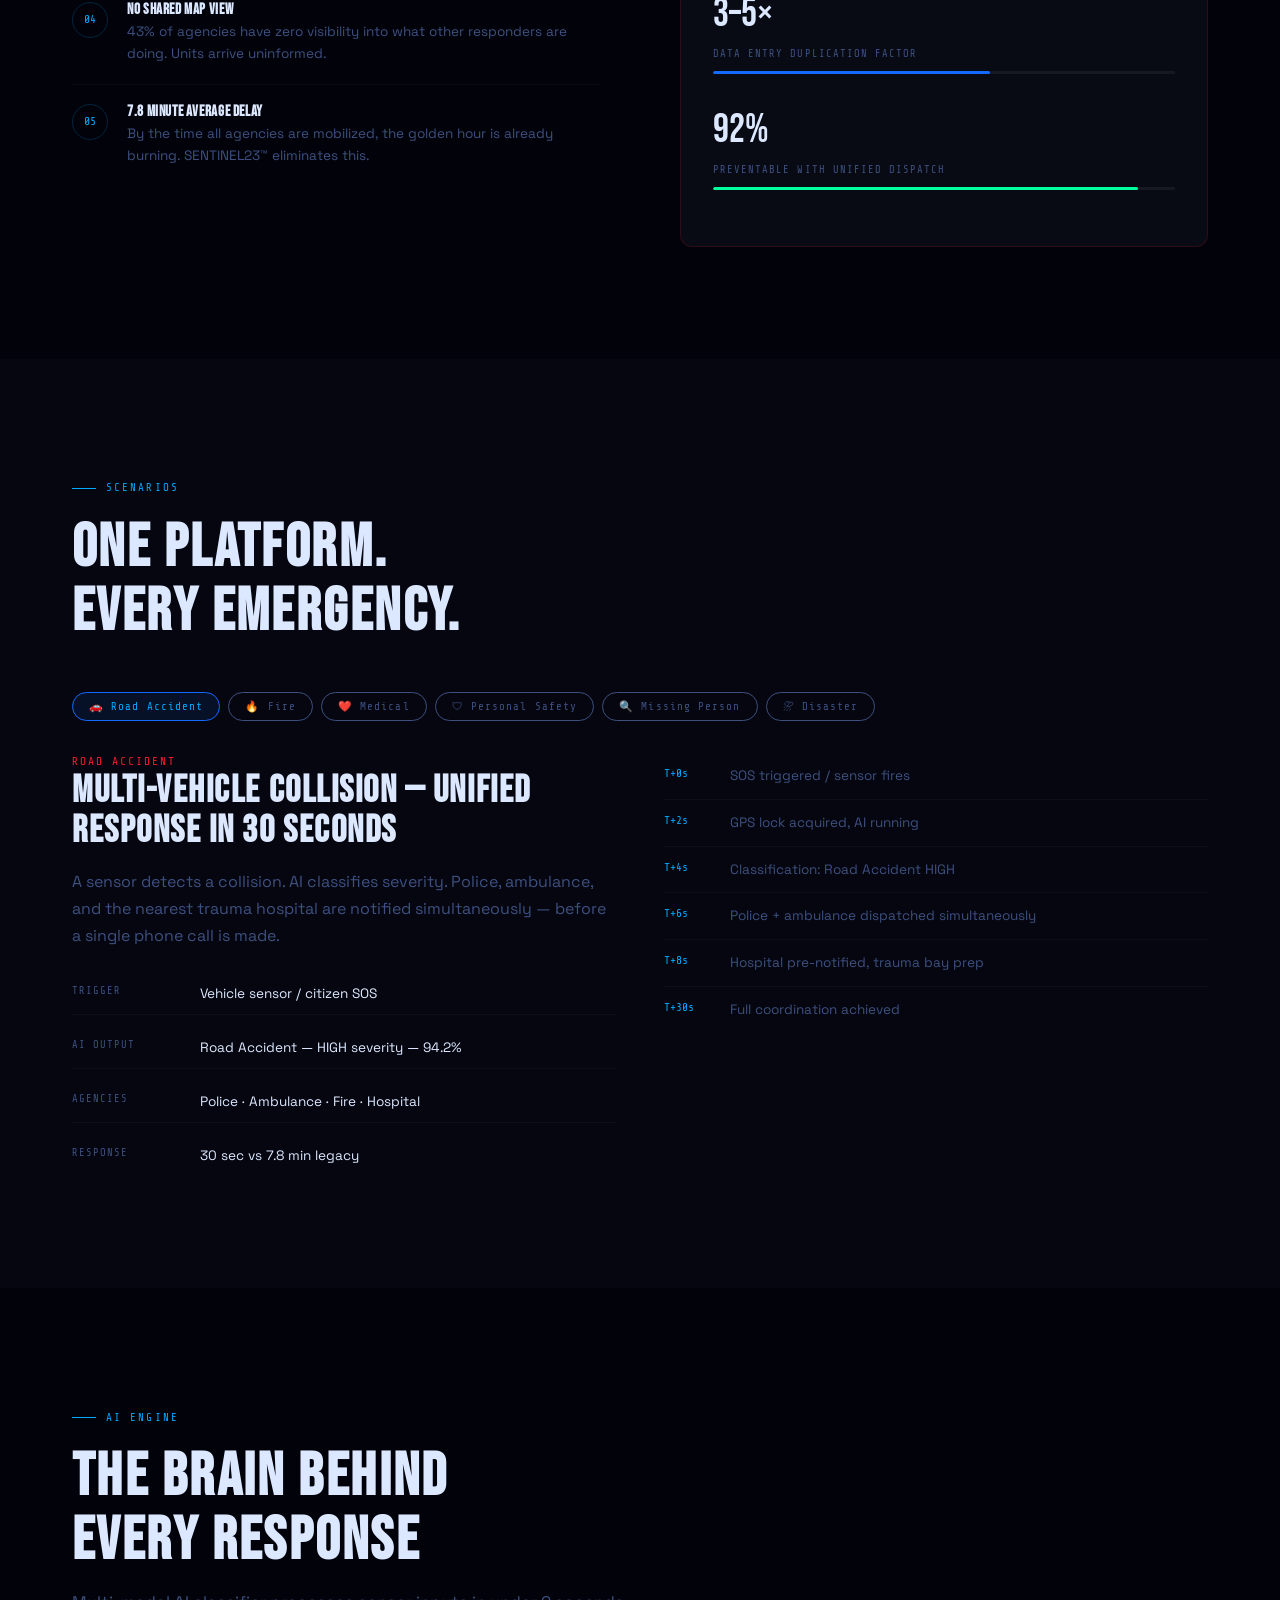
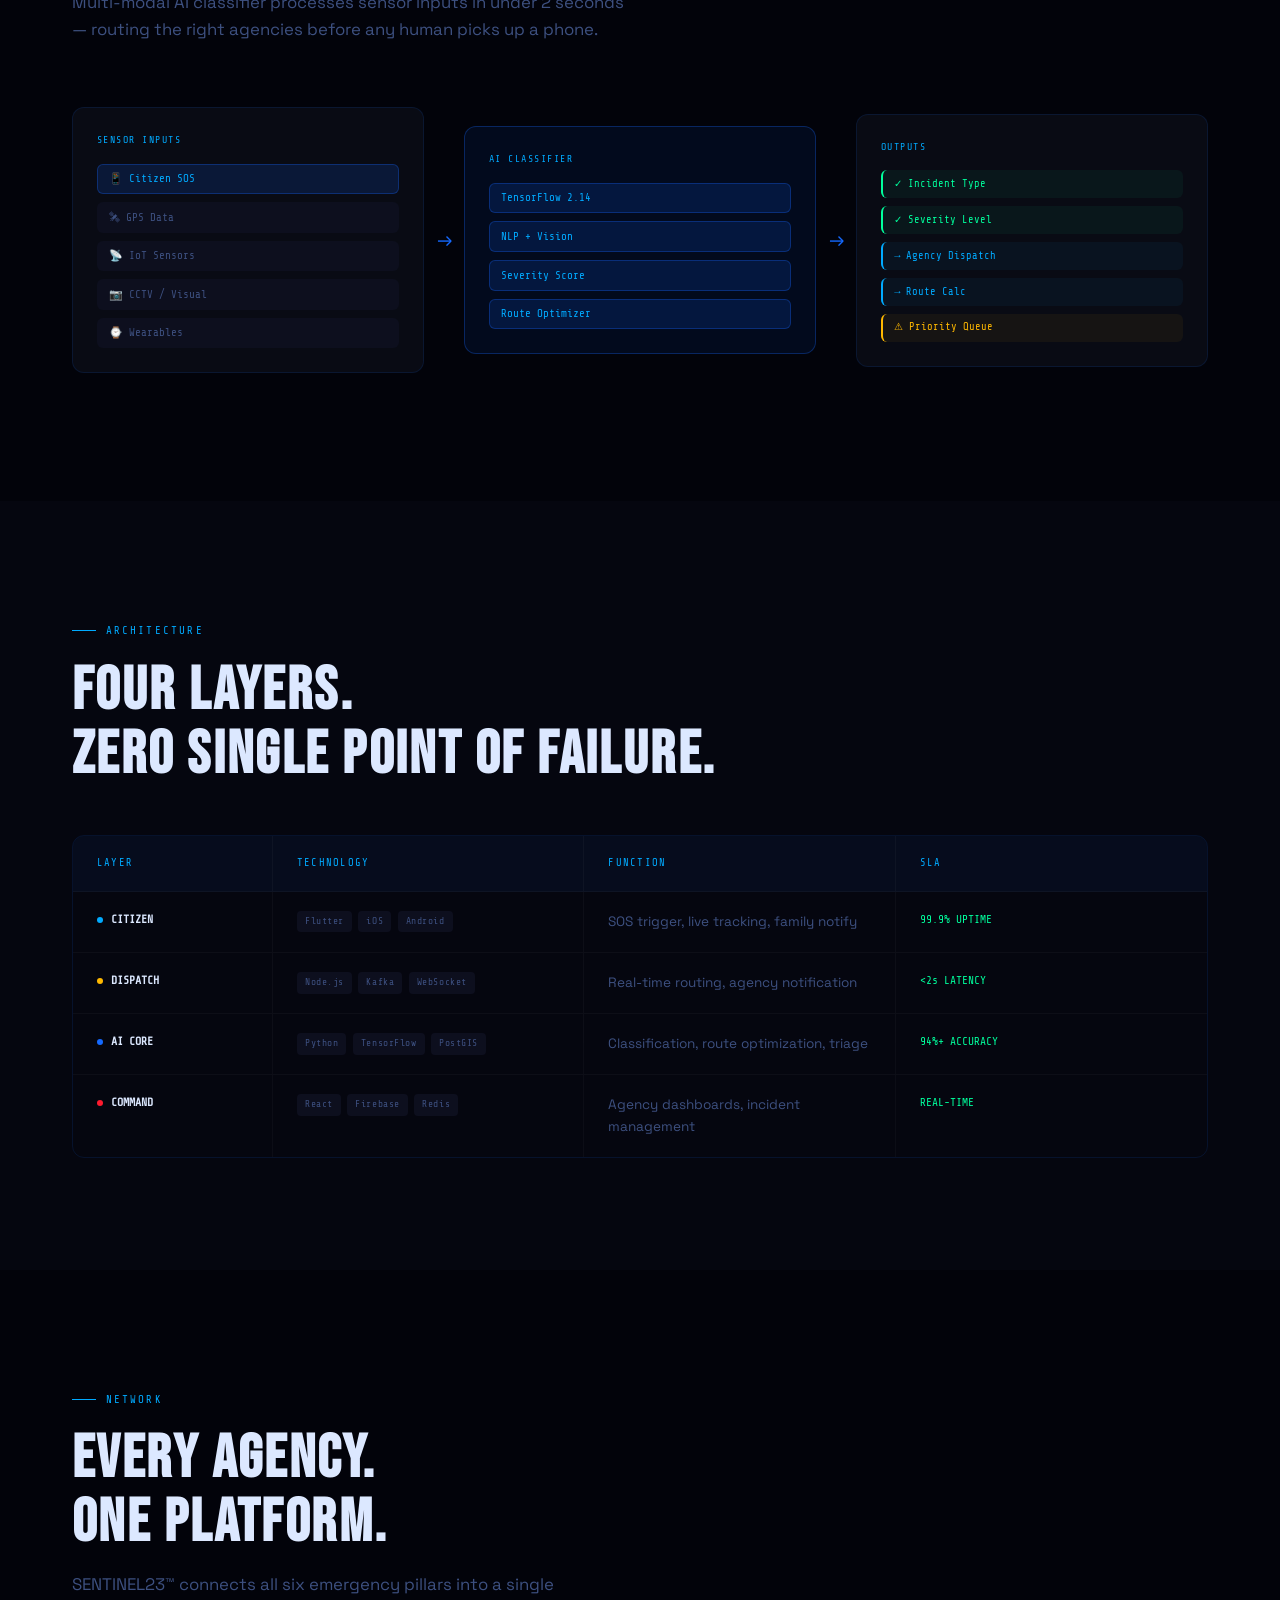
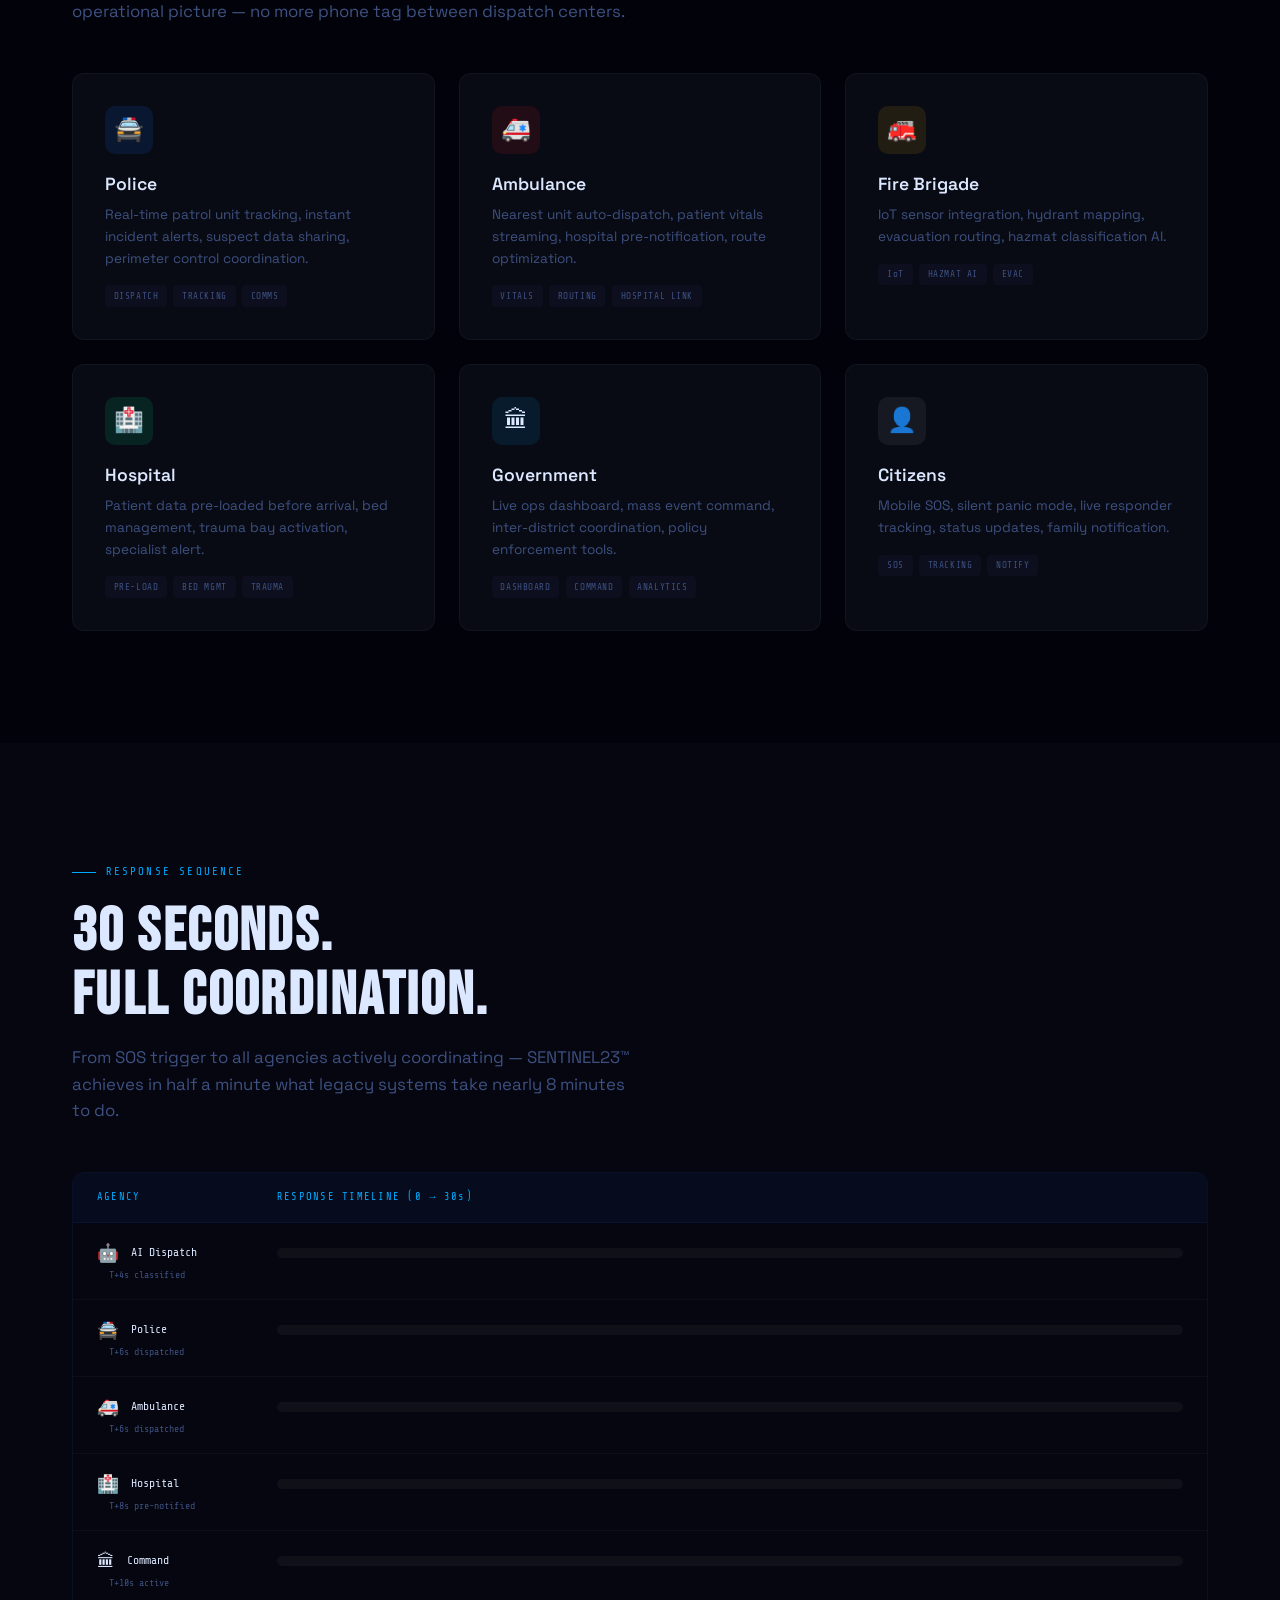
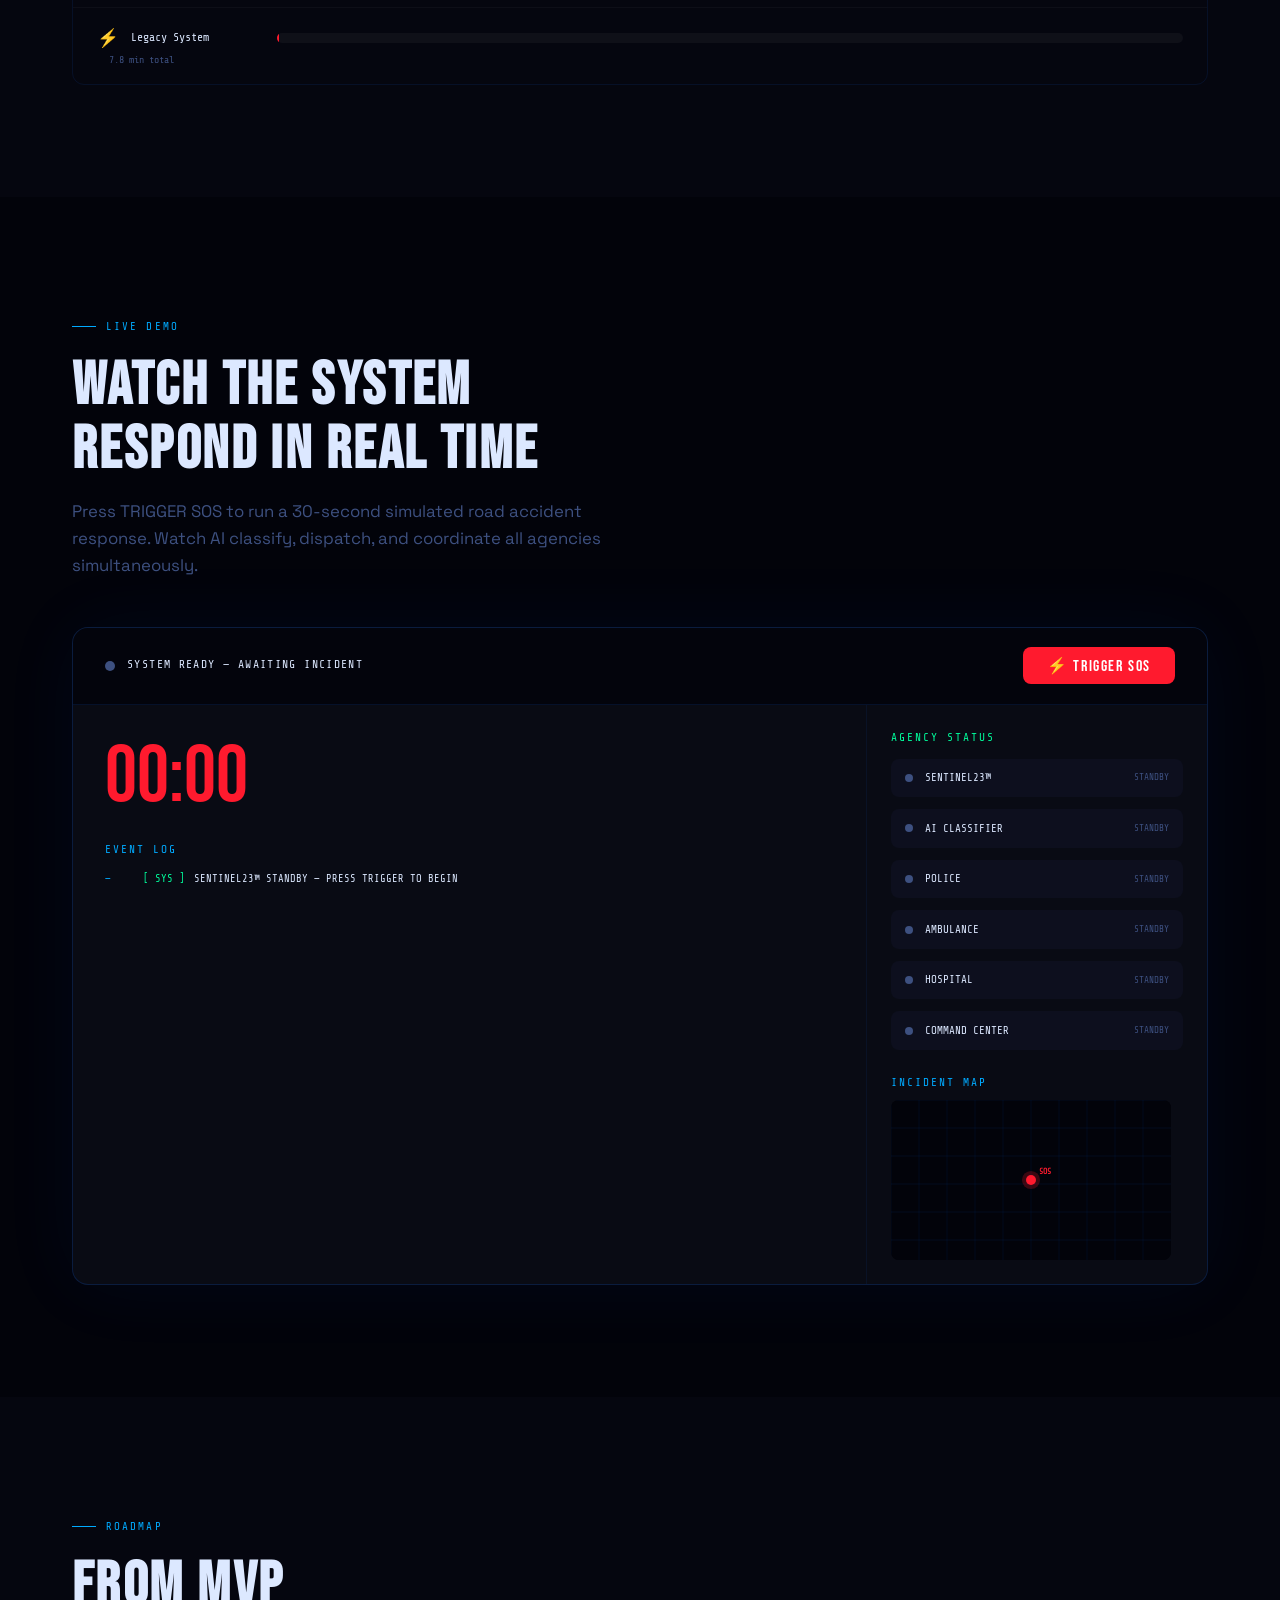
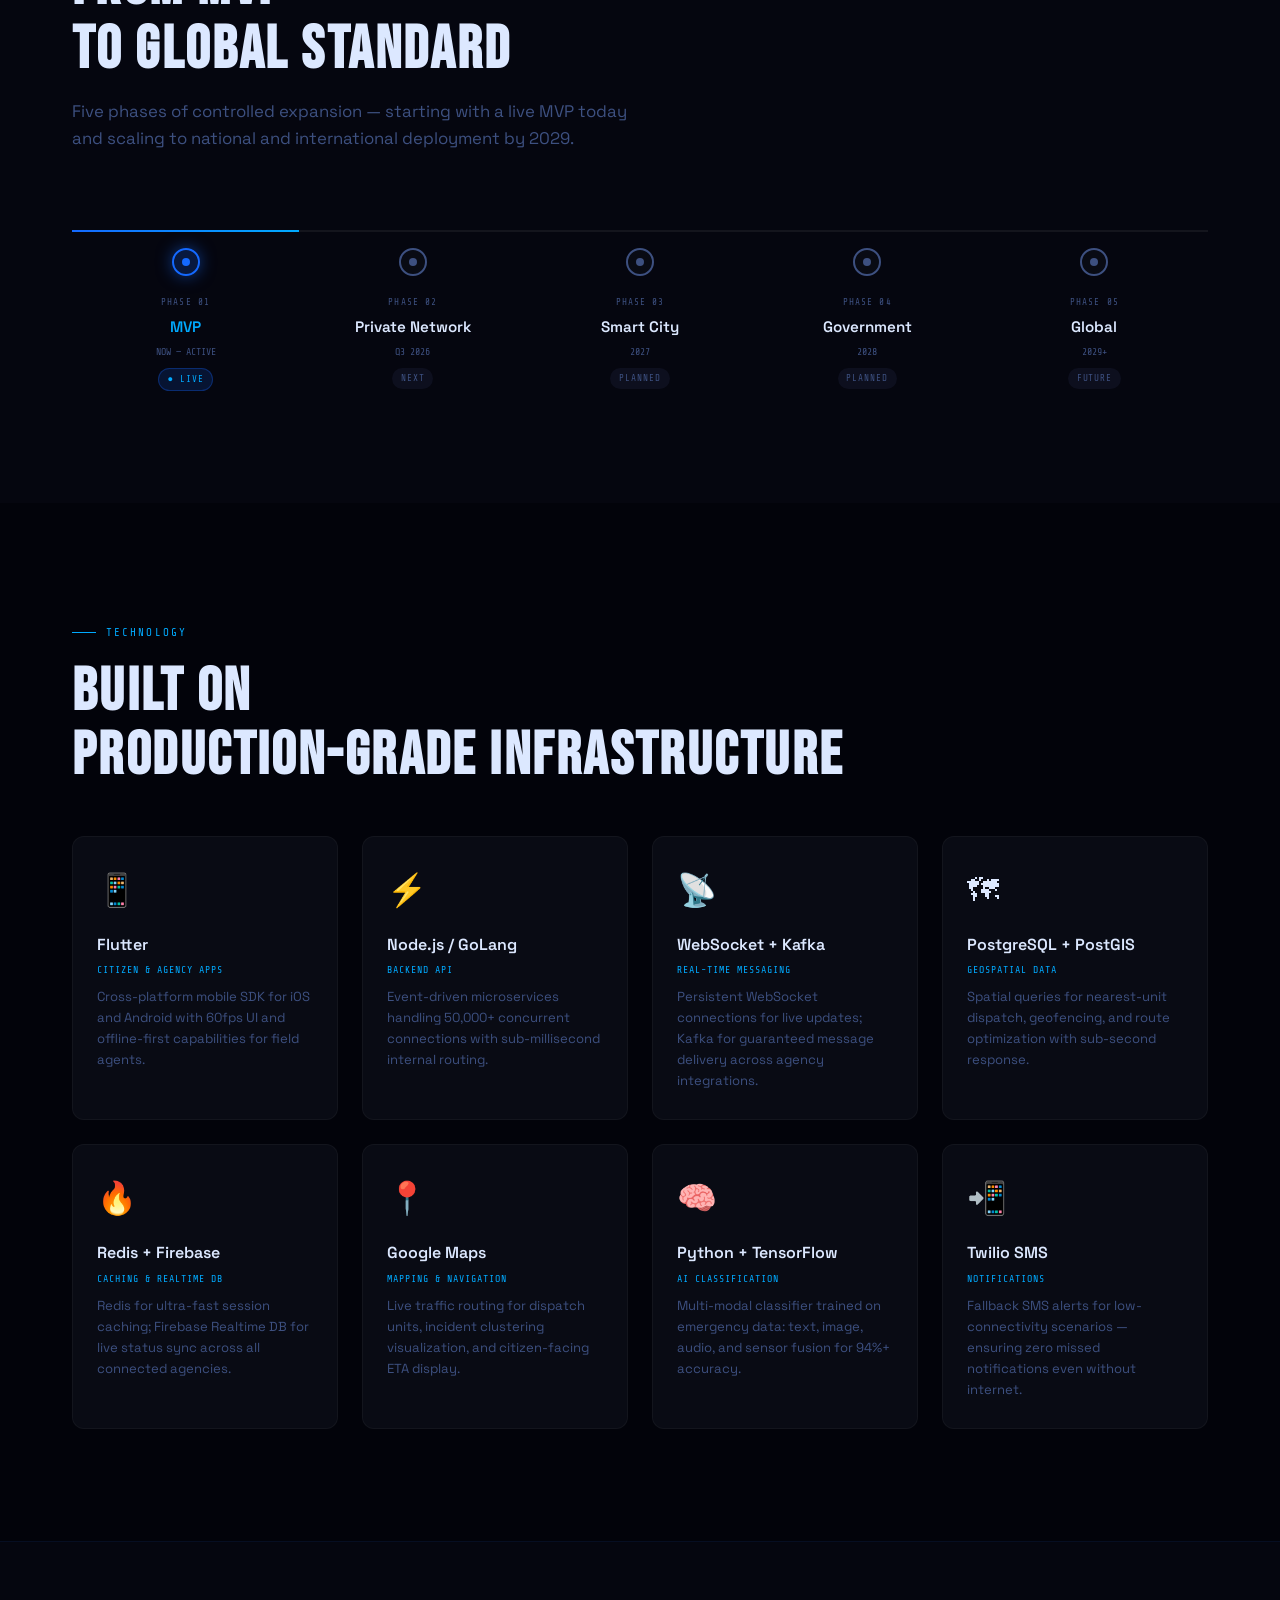
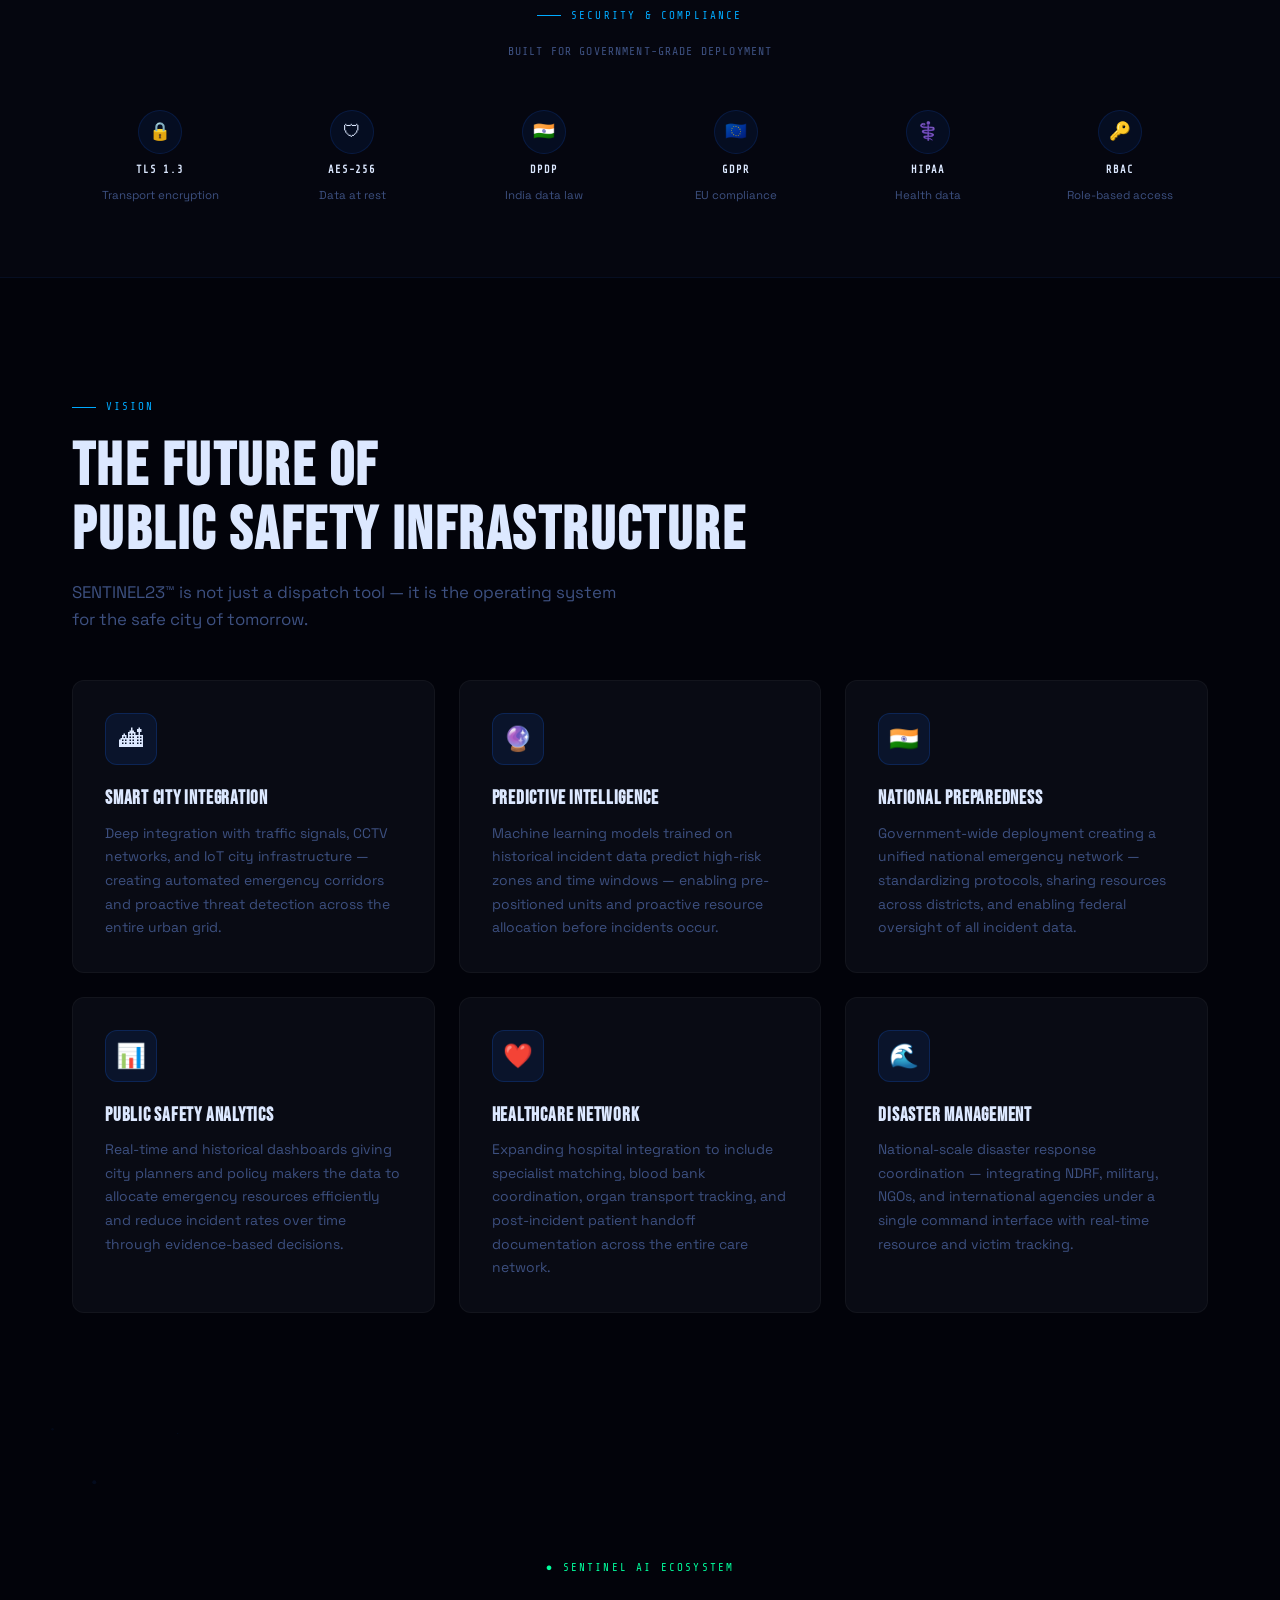
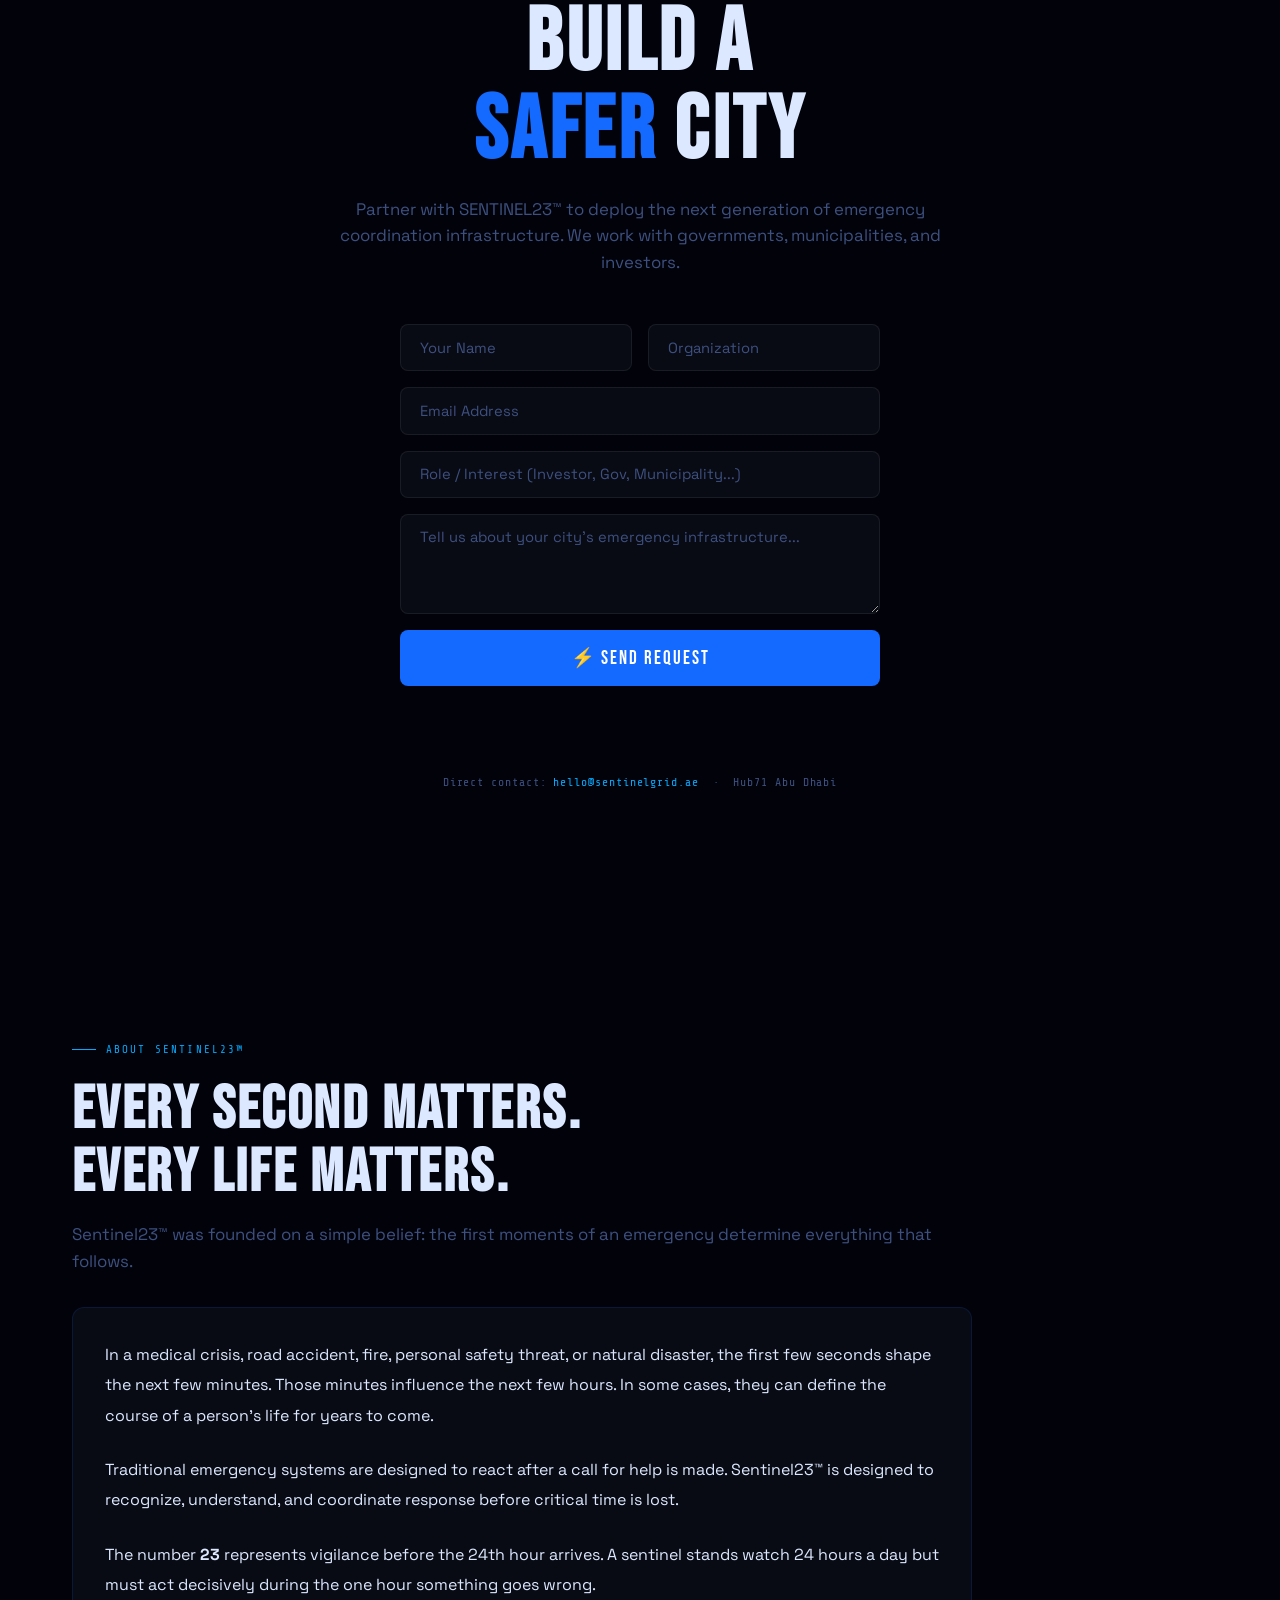
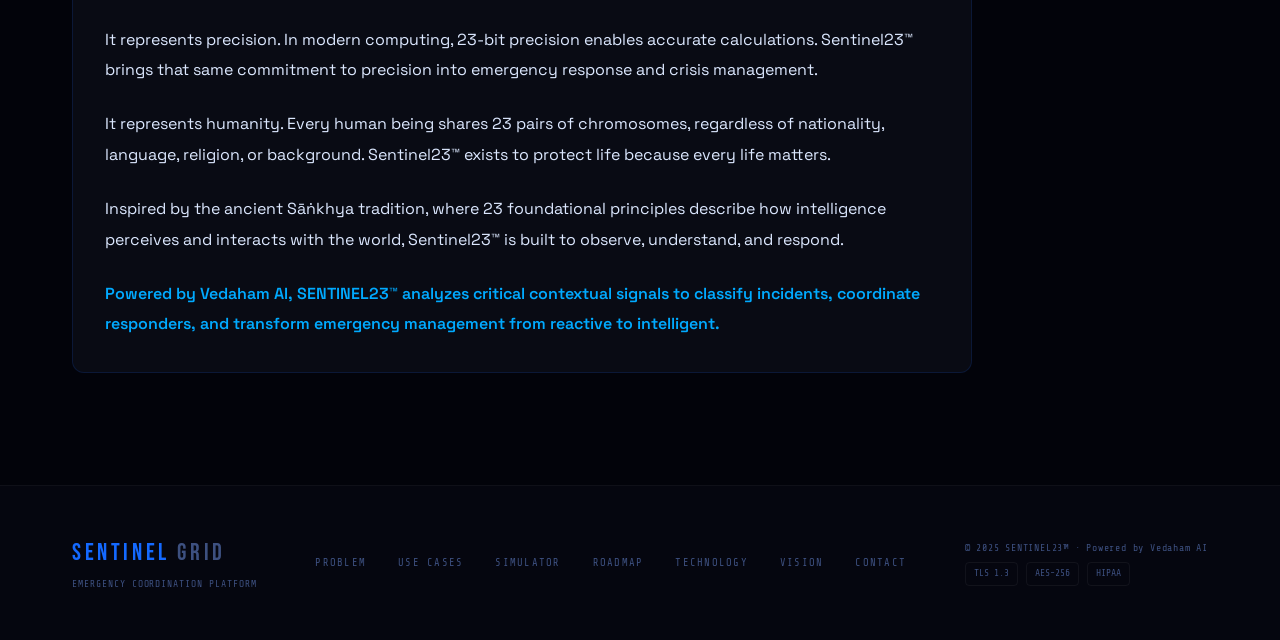
==== commit 1516a599: "Vimeo Embed Update index.html" ====
--- a/index.html
+++ b/index.html
@@ -1032,6 +1032,37 @@
 }
 
 /* =============================================
+   VIDEO SHOWCASE
+============================================= */
+.video-showcase{
+  padding:7rem 0;
+  background:var(--deep);
+  border-top:1px solid rgba(20,105,255,.08);
+  border-bottom:1px solid rgba(20,105,255,.08);
+}
+.video-showcase-content{
+  text-align:center;
+}
+.vimeo-frame{
+  position:relative;
+  width:100%;
+  max-width:1100px;
+  margin:0 auto;
+  padding-top:56.25%;
+  border-radius:16px;
+  overflow:hidden;
+  border:1px solid rgba(20,105,255,.24);
+  background:var(--surface);
+  box-shadow:0 0 80px rgba(20,105,255,.08), inset 0 0 40px rgba(20,105,255,.03);
+}
+.vimeo-frame iframe{
+  position:absolute;
+  inset:0;
+  width:100%;
+  height:100%;
+}
+
+/* =============================================
    RESPONSIVE
 ============================================= */
 @media(max-width:1024px){
@@ -1208,6 +1239,31 @@
           <div class="feed-item"><span class="feed-time">14:23:08</span><span class="feed-type dis">[DIS]</span> 12 UNITS STANDBY</div>
           <div class="feed-item"><span class="feed-time">14:23:11</span><span class="feed-type crd">[CRD]</span> ALL AGENCIES ONLINE</div>
         </div>
+      </div>
+    </div>
+  </div>
+</section>
+
+<!-- =============================================
+   MISSION FILM — WHEN EVERY SECOND MATTERS
+============================================= -->
+<section class="video-showcase" id="video">
+  <div class="container">
+    <div class="video-showcase-content">
+      <div class="sec-eyebrow">MISSION FILM</div>
+      <h2 class="sec-title rv">When Every<br>Second Matters</h2>
+      <p class="sec-sub rv" style="margin:0 auto 3rem;text-align:center">
+        Watch how SENTINEL23™ transforms emergency response from fragmented calls
+        into a coordinated real-time intelligence network powered by VEDAHAM AI.
+      </p>
+      <div class="vimeo-frame rv">
+        <iframe
+          src="https://player.vimeo.com/video/1202988677?badge=0&amp;autopause=0&amp;player_id=0&amp;app_id=58479"
+          frameborder="0"
+          allow="autoplay; fullscreen; picture-in-picture; clipboard-write; encrypted-media; web-share"
+          referrerpolicy="strict-origin-when-cross-origin"
+          title="When Every Second Matters | SENTINEL23™">
+        </iframe>
       </div>
     </div>
   </div>
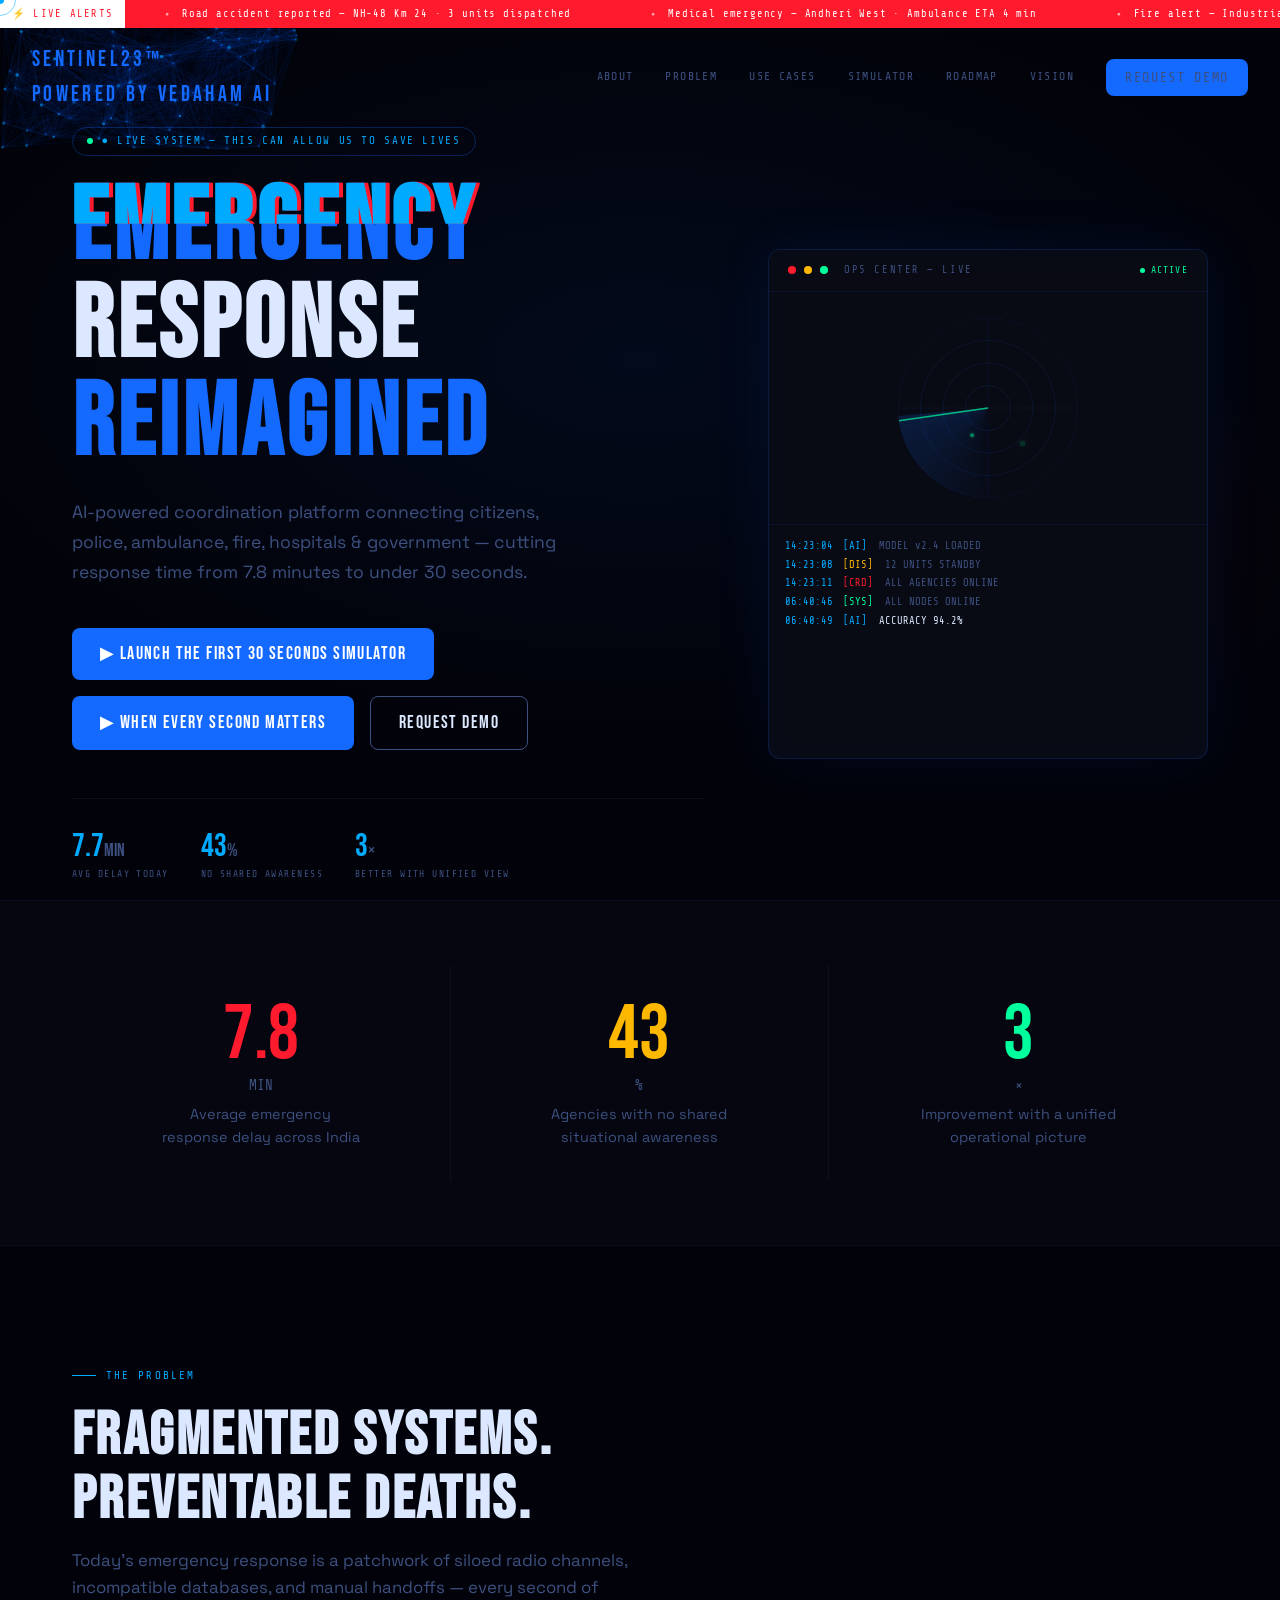
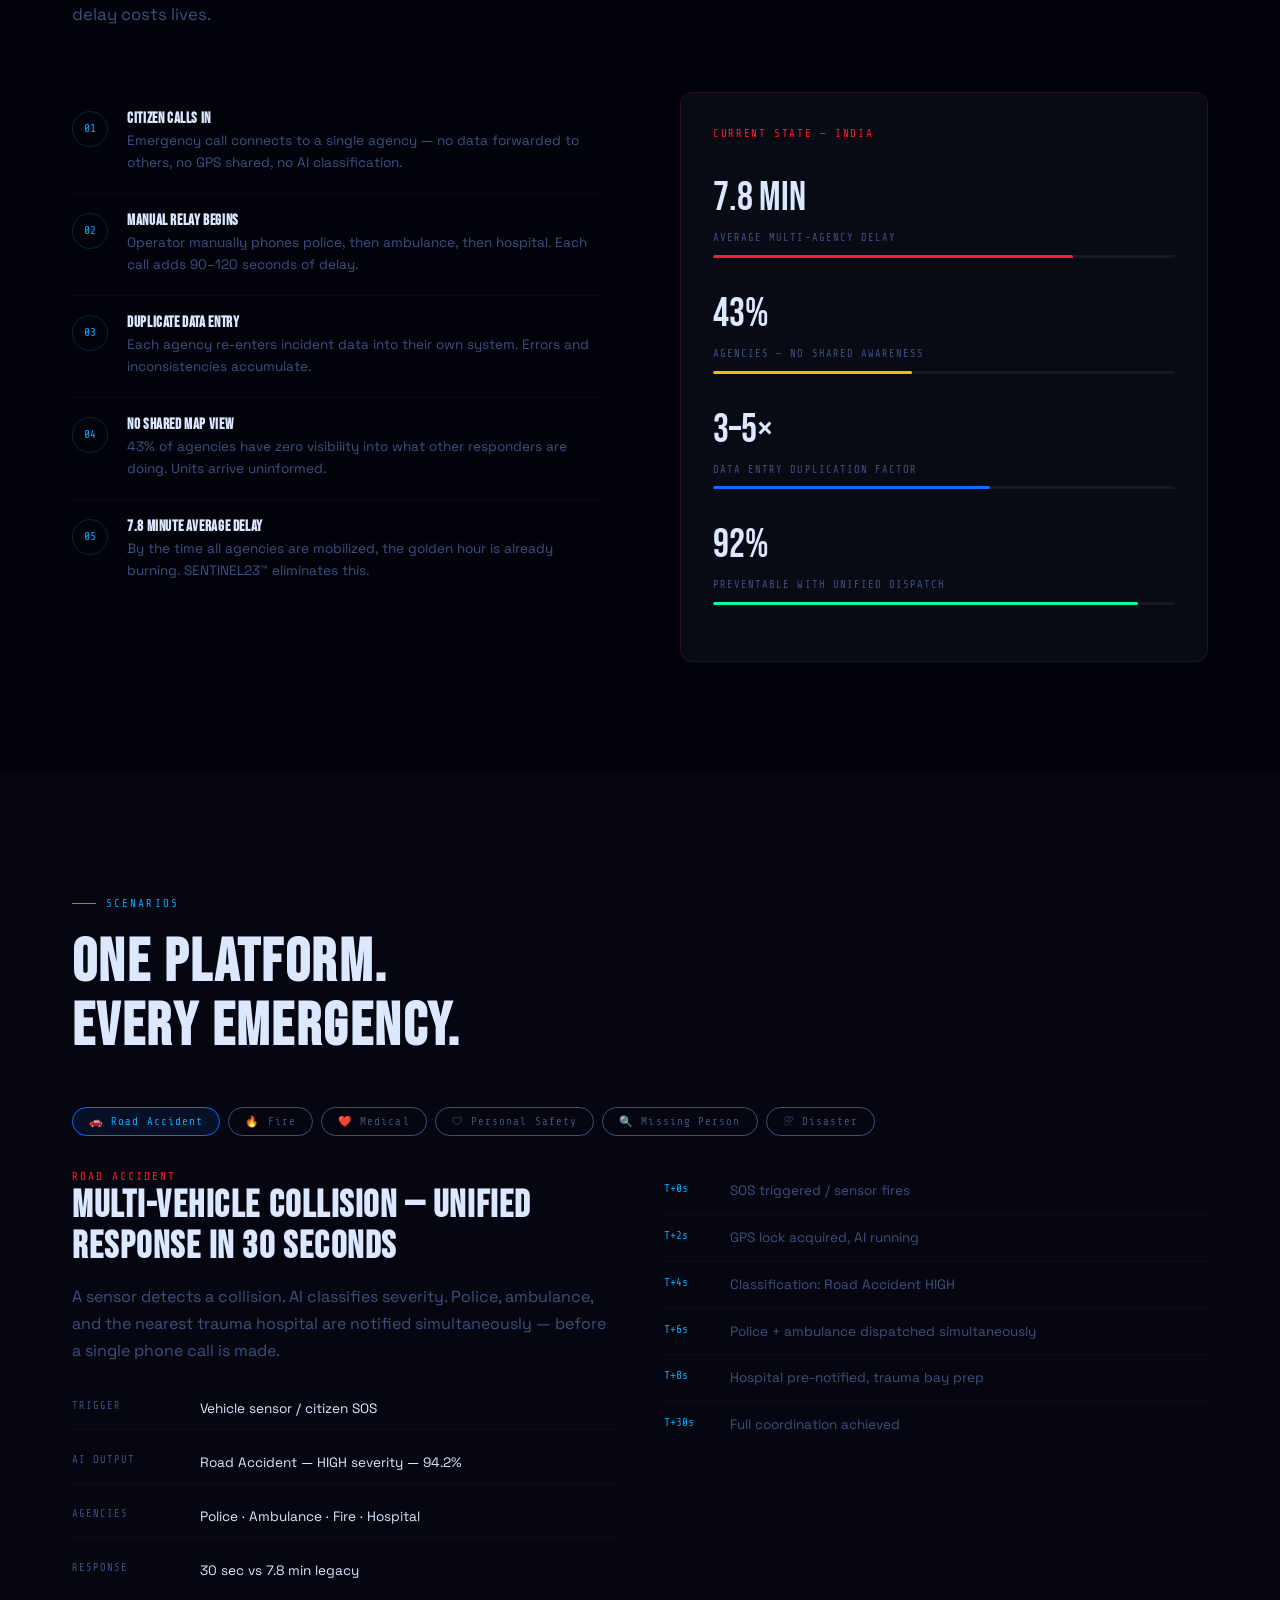
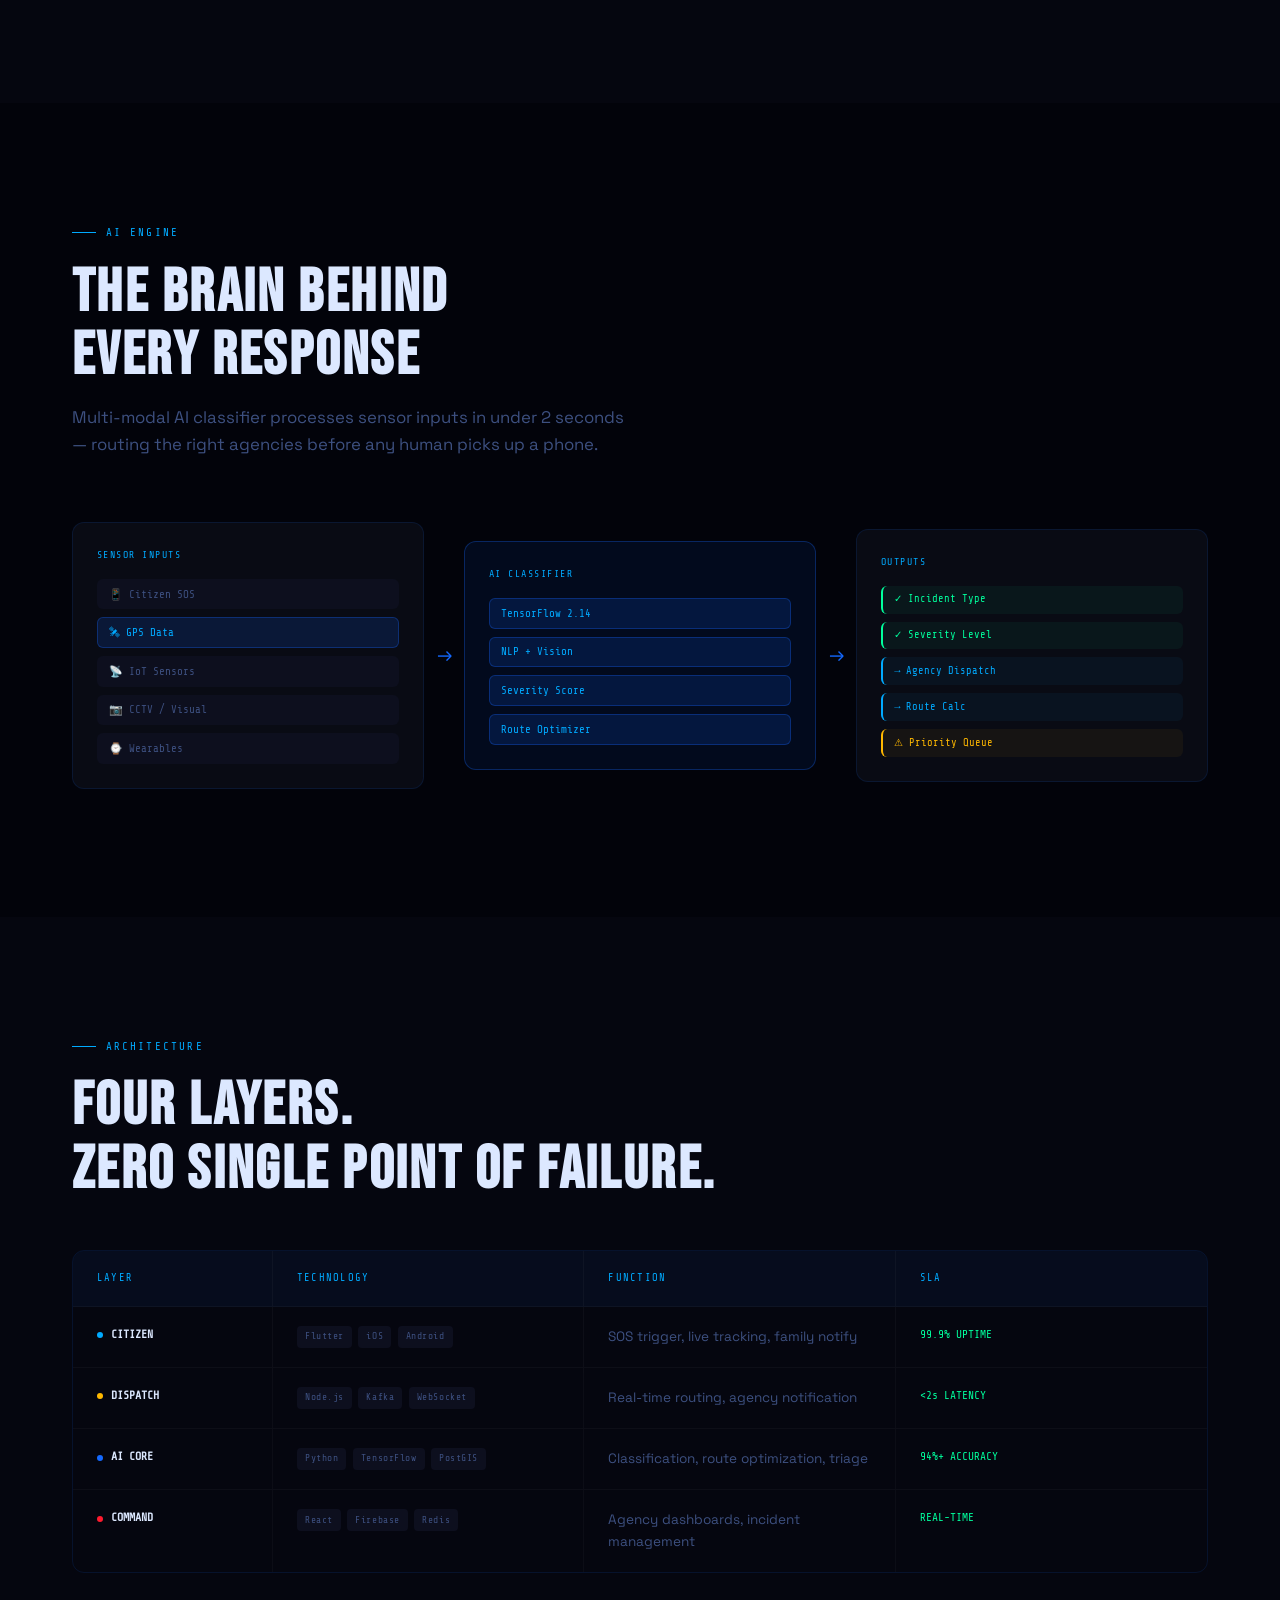
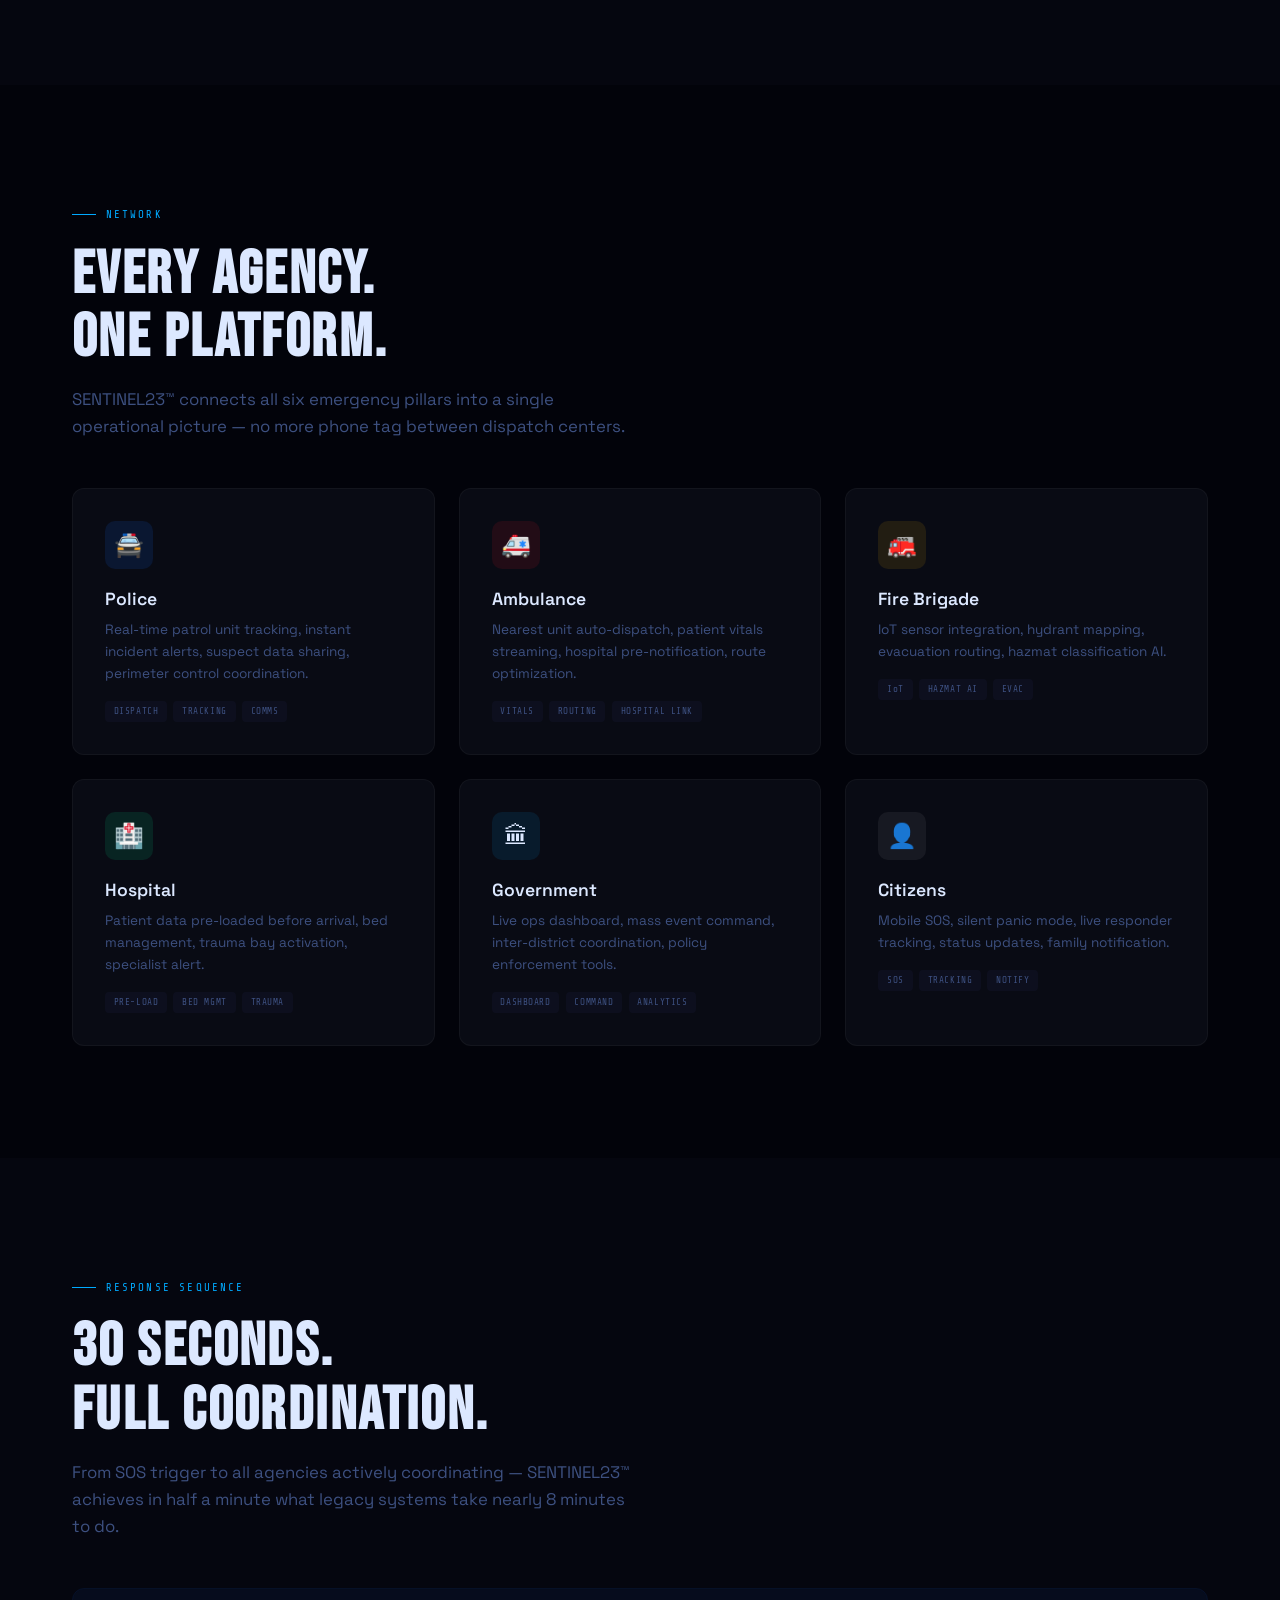
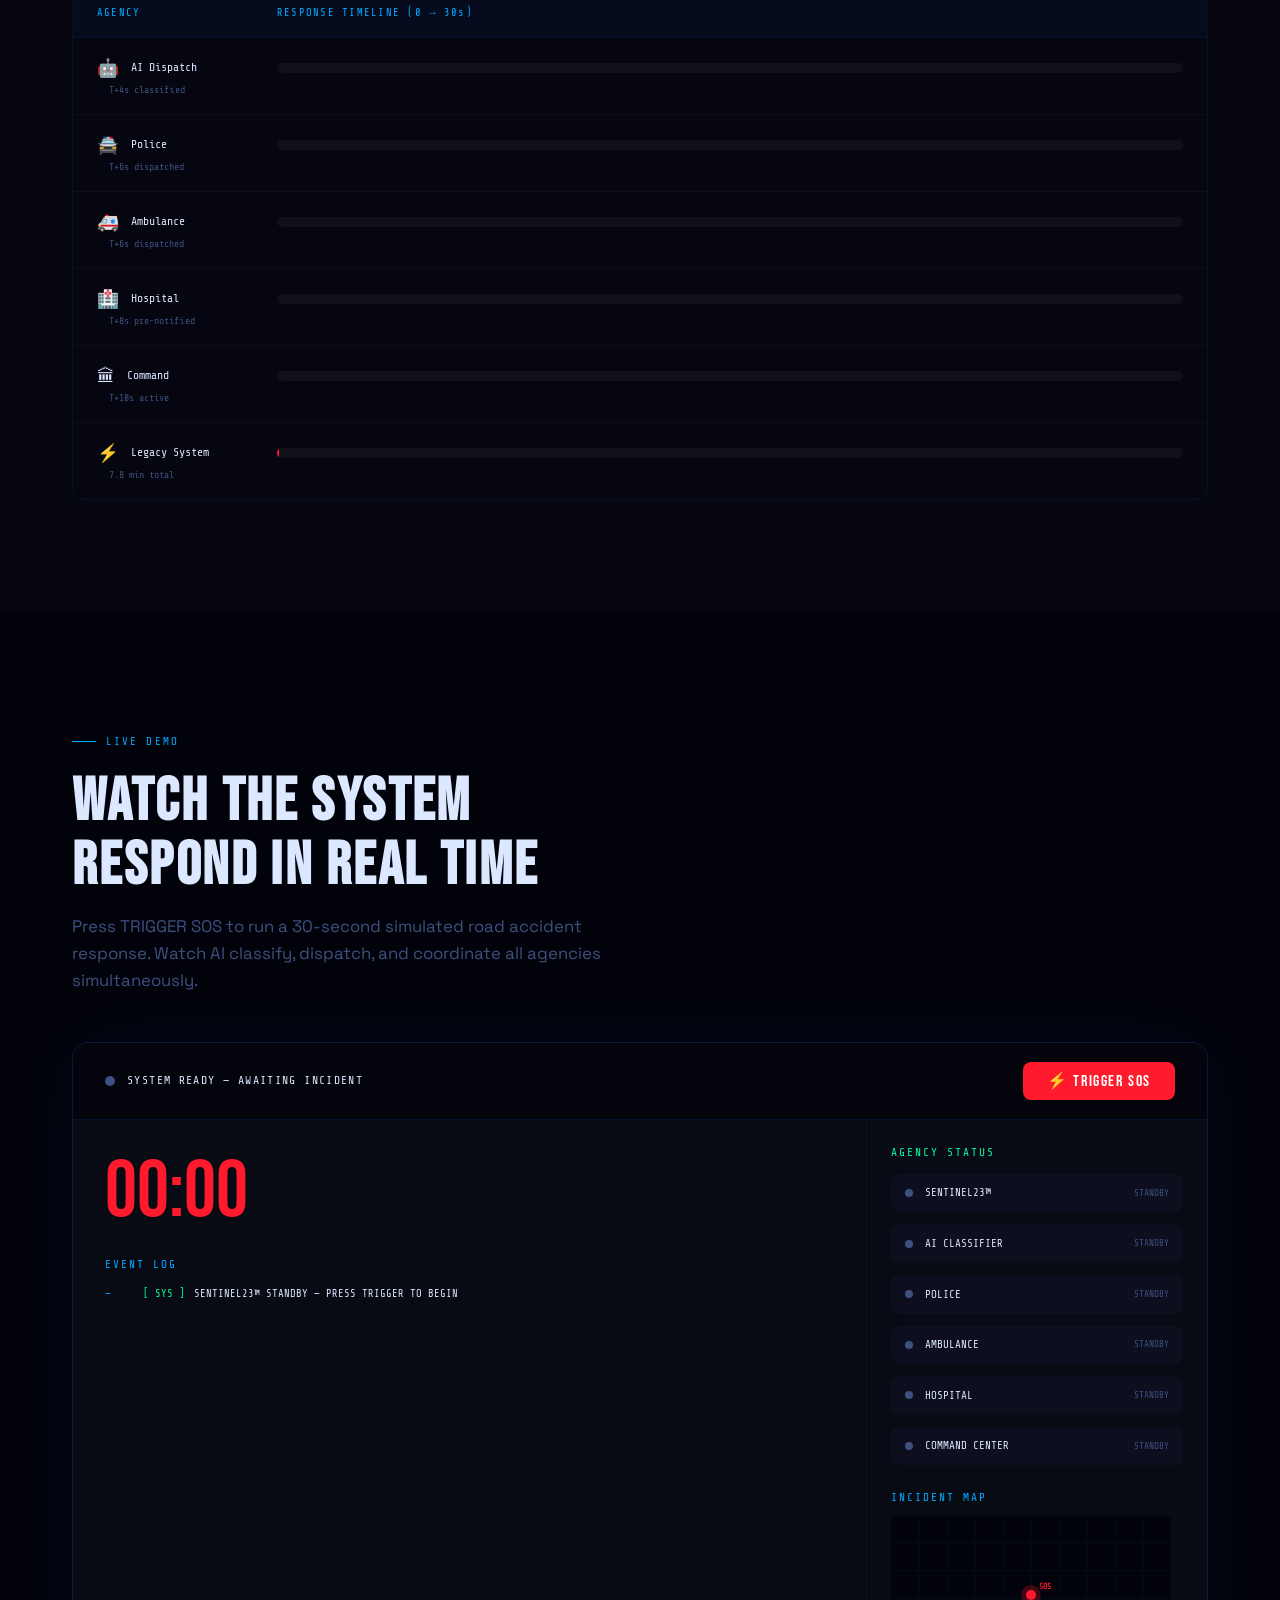
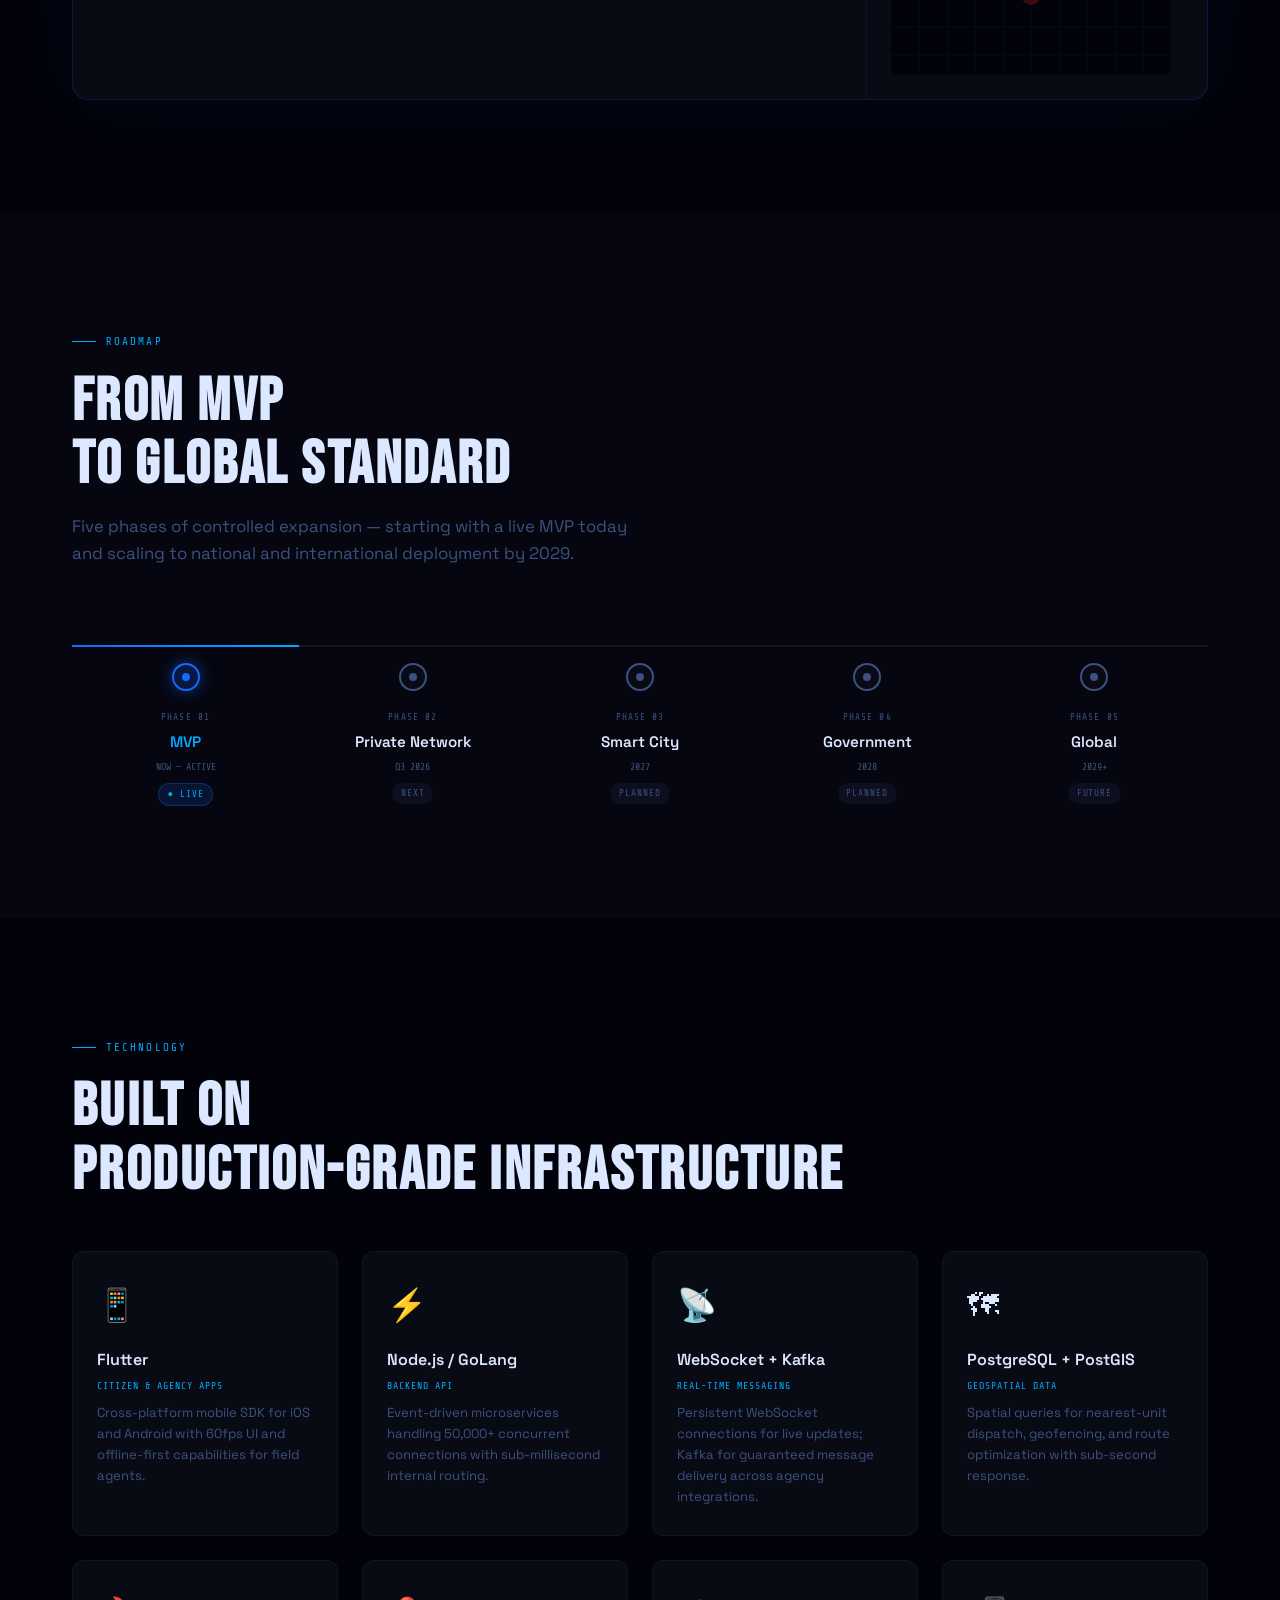
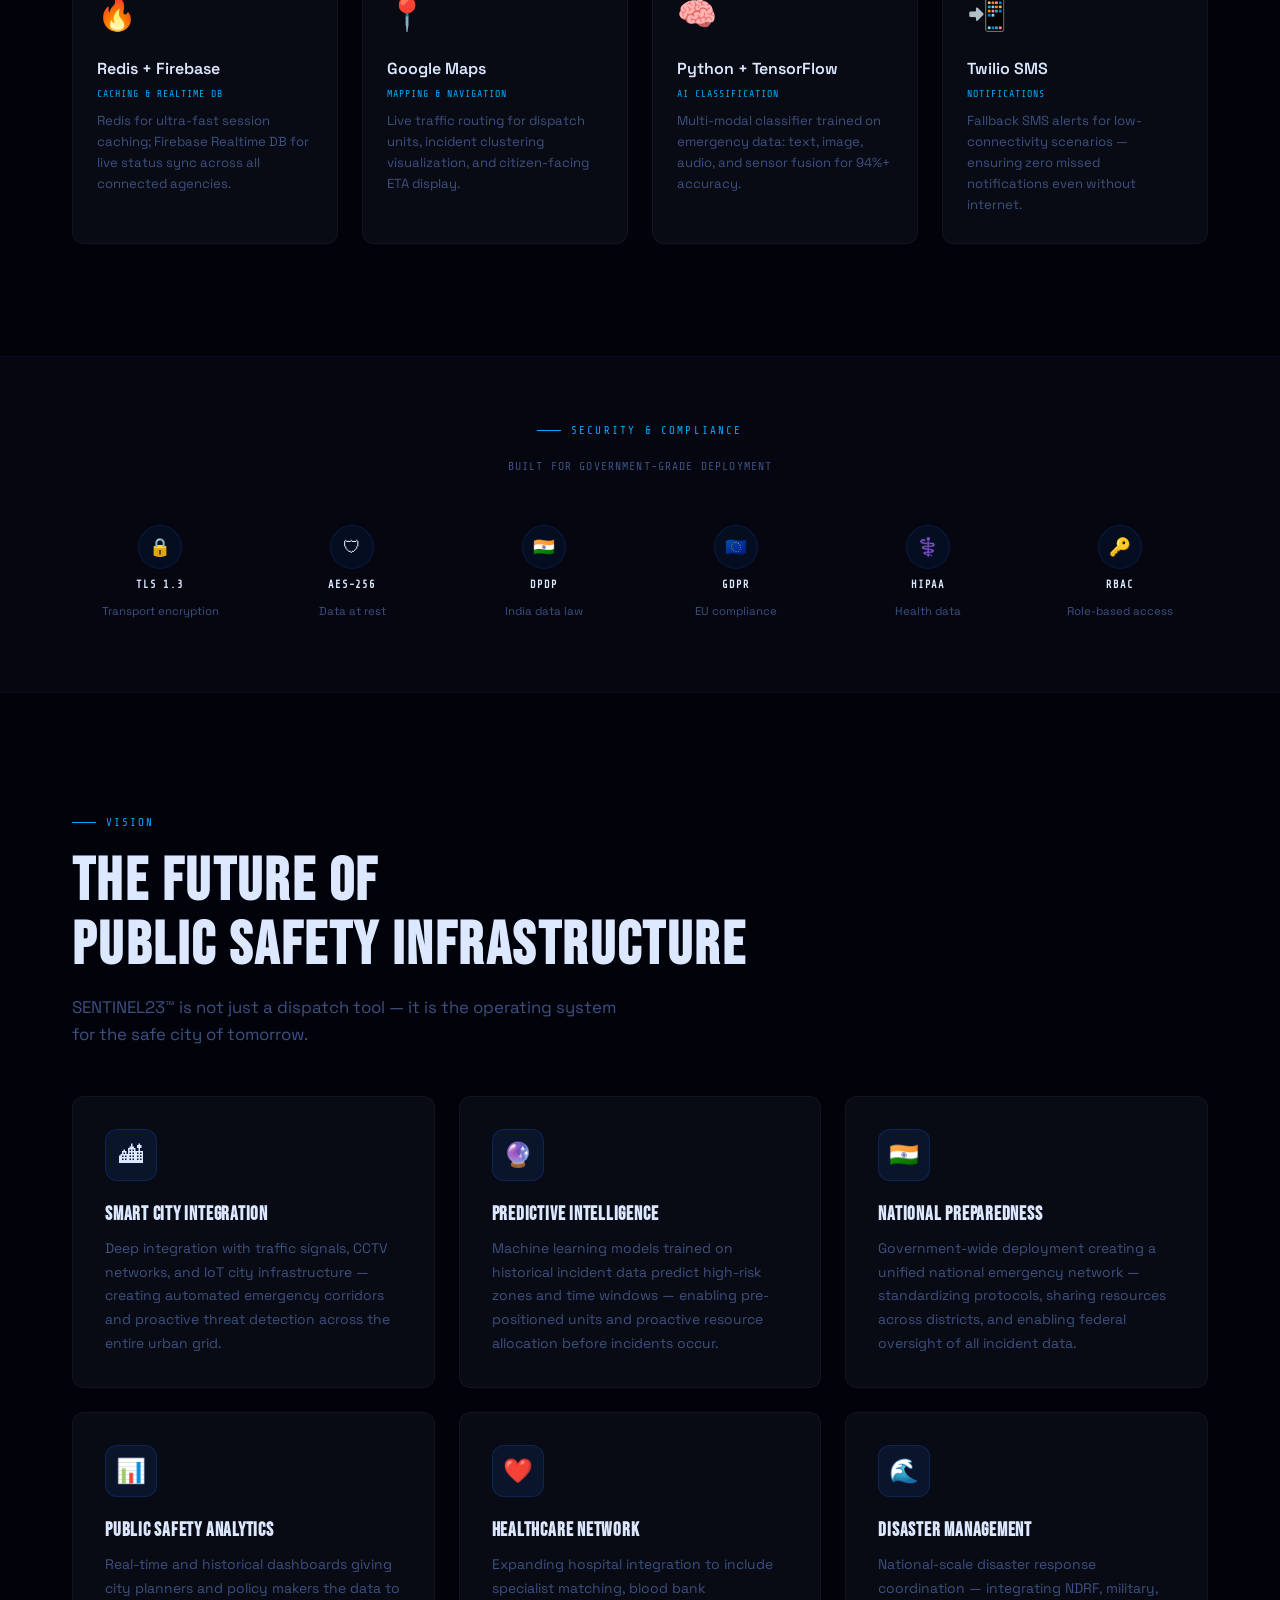
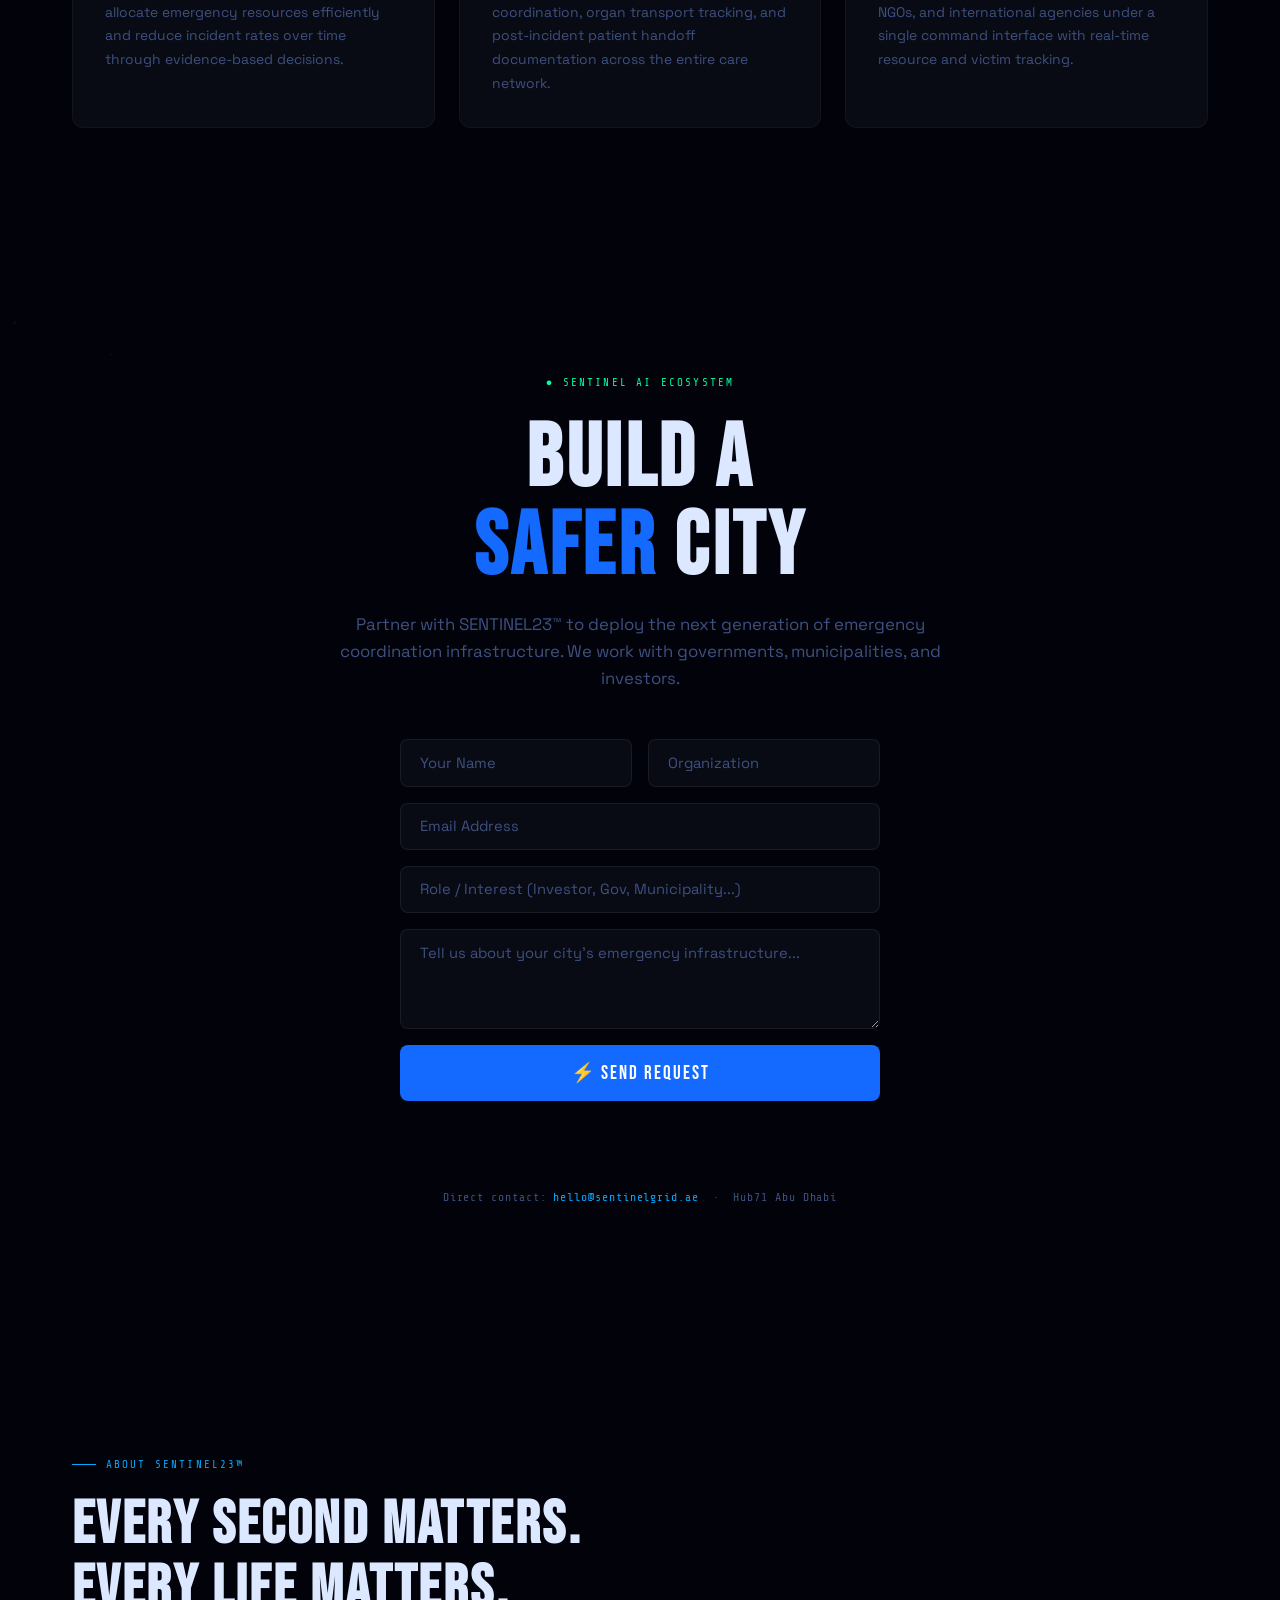
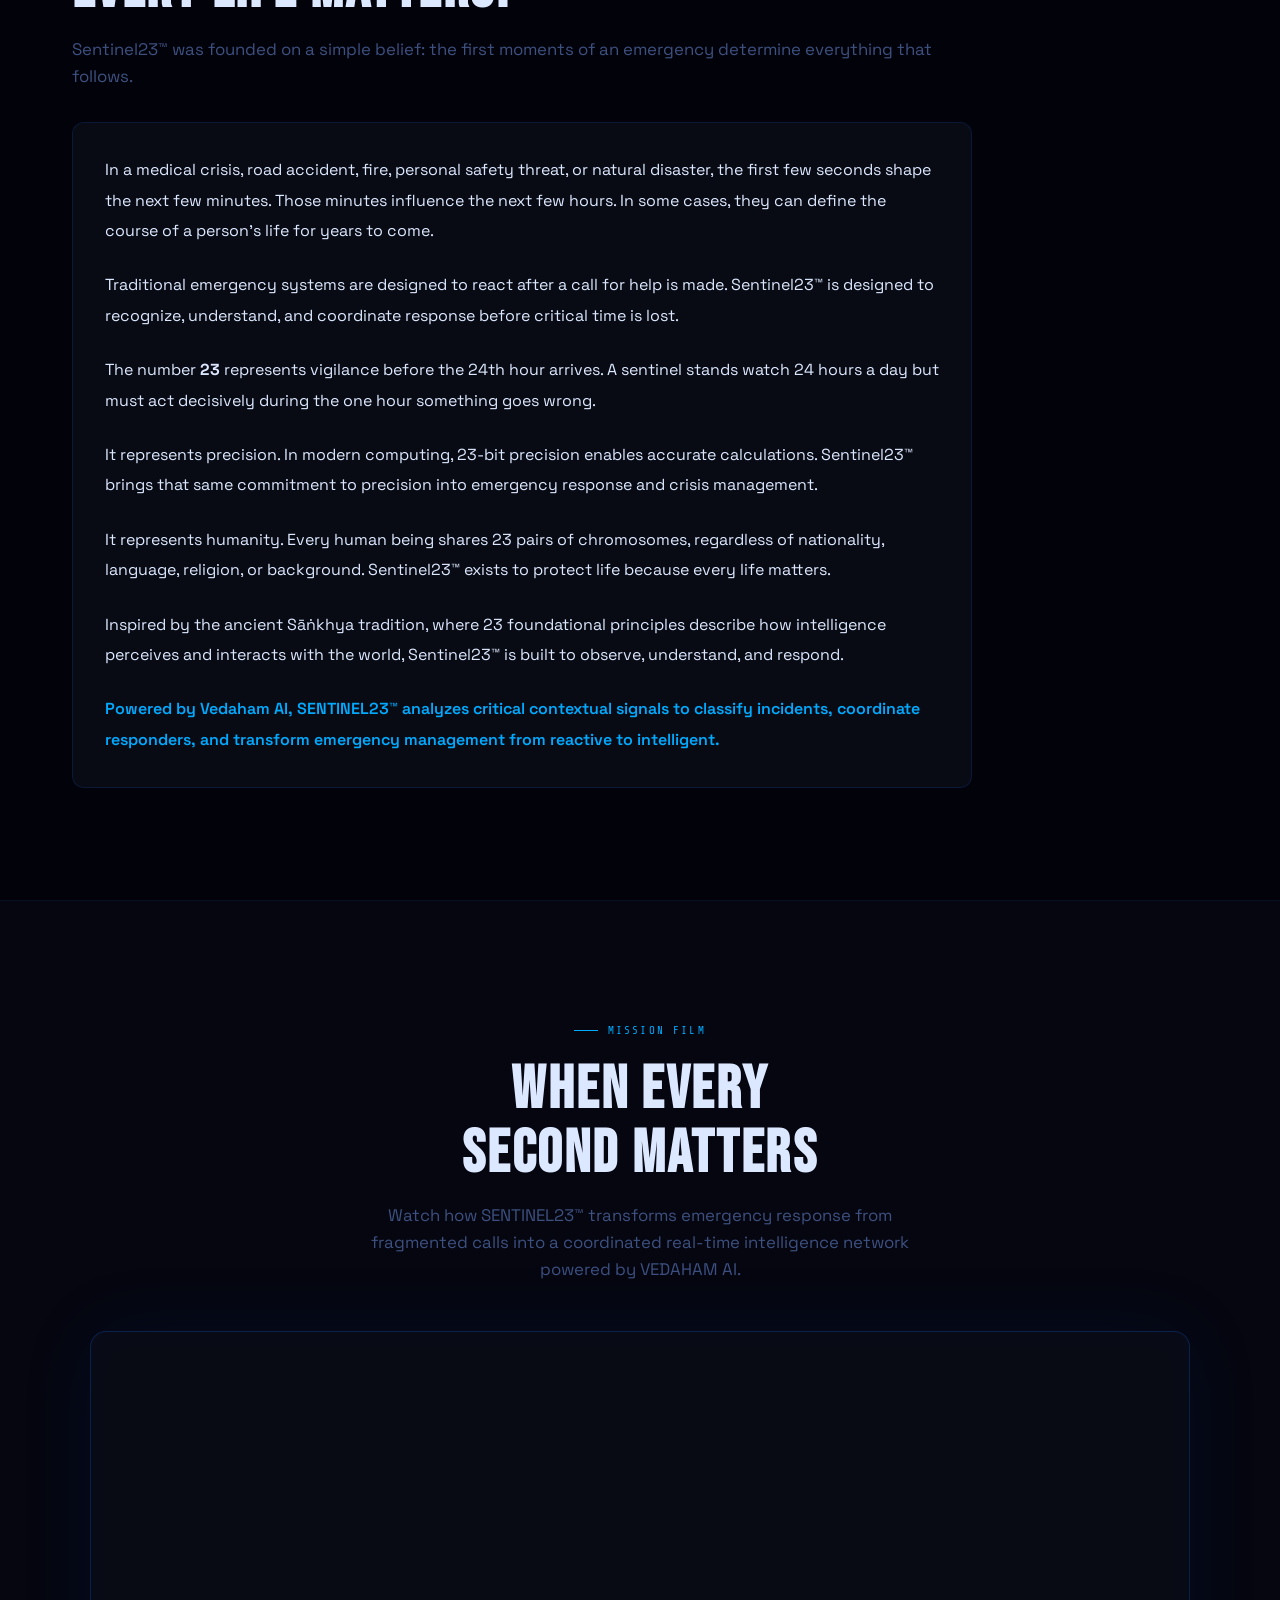
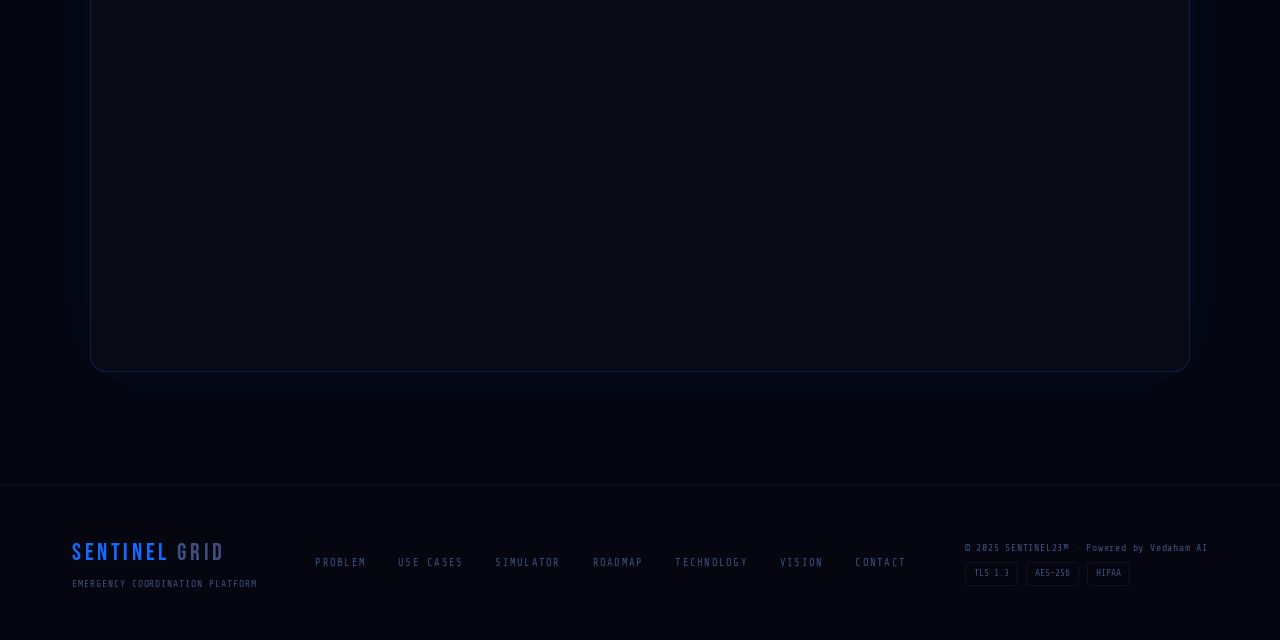
==== commit 98c393a8: "Embed link Update index.html" ====
--- a/index.html
+++ b/index.html
@@ -1201,7 +1201,7 @@
       <p class="hero-sub">AI-powered coordination platform connecting citizens, police, ambulance, fire, hospitals &amp; government — cutting response time from 7.8 minutes to under 30 seconds.</p>
       <div class="hero-ctas">
         <a href="simulator/simulator.html" class="btn-p">▶ Launch The First 30 Seconds Simulator</a>
-      <a href="https://vimeo.com/1202988677?fl=pl&fe=sh" target="_blank" rel="noopener noreferrer" class="btn-p">
+      <a href="#video" class="btn-p">
     ▶ When Every Second Matters
 </a>
         <a href="#contact" class="btn-g">Request Demo</a>
@@ -1239,31 +1239,6 @@
           <div class="feed-item"><span class="feed-time">14:23:08</span><span class="feed-type dis">[DIS]</span> 12 UNITS STANDBY</div>
           <div class="feed-item"><span class="feed-time">14:23:11</span><span class="feed-type crd">[CRD]</span> ALL AGENCIES ONLINE</div>
         </div>
-      </div>
-    </div>
-  </div>
-</section>
-
-<!-- =============================================
-   MISSION FILM — WHEN EVERY SECOND MATTERS
-============================================= -->
-<section class="video-showcase" id="video">
-  <div class="container">
-    <div class="video-showcase-content">
-      <div class="sec-eyebrow">MISSION FILM</div>
-      <h2 class="sec-title rv">When Every<br>Second Matters</h2>
-      <p class="sec-sub rv" style="margin:0 auto 3rem;text-align:center">
-        Watch how SENTINEL23™ transforms emergency response from fragmented calls
-        into a coordinated real-time intelligence network powered by VEDAHAM AI.
-      </p>
-      <div class="vimeo-frame rv">
-        <iframe
-          src="https://player.vimeo.com/video/1202988677?badge=0&amp;autopause=0&amp;player_id=0&amp;app_id=58479"
-          frameborder="0"
-          allow="autoplay; fullscreen; picture-in-picture; clipboard-write; encrypted-media; web-share"
-          referrerpolicy="strict-origin-when-cross-origin"
-          title="When Every Second Matters | SENTINEL23™">
-        </iframe>
       </div>
     </div>
   </div>
@@ -2031,6 +2006,32 @@
     </div>
   </div>
 </section>
+<!-- =============================================
+   MISSION FILM — WHEN EVERY SECOND MATTERS
+============================================= -->
+<section class="video-showcase" id="video">
+  <div class="container">
+    <div class="video-showcase-content">
+      <div class="sec-eyebrow">MISSION FILM</div>
+      <h2 class="sec-title rv">When Every<br>Second Matters</h2>
+      <p class="sec-sub rv" style="margin:0 auto 3rem;text-align:center">
+        Watch how SENTINEL23™ transforms emergency response from fragmented calls
+        into a coordinated real-time intelligence network powered by VEDAHAM AI.
+      </p>
+      <div class="vimeo-frame rv">
+        <iframe
+          src="https://player.vimeo.com/video/1202988677?badge=0&amp;autopause=0&amp;player_id=0&amp;app_id=58479"
+          frameborder="0"
+          allow="autoplay; fullscreen; picture-in-picture; clipboard-write; encrypted-media; web-share"
+          referrerpolicy="strict-origin-when-cross-origin"
+          title="When Every Second Matters | SENTINEL23™">
+        </iframe>
+      </div>
+    </div>
+  </div>
+</section>
+
+
 <!-- =============================================
    SECTION 19 — FOOTER
 ============================================= -->
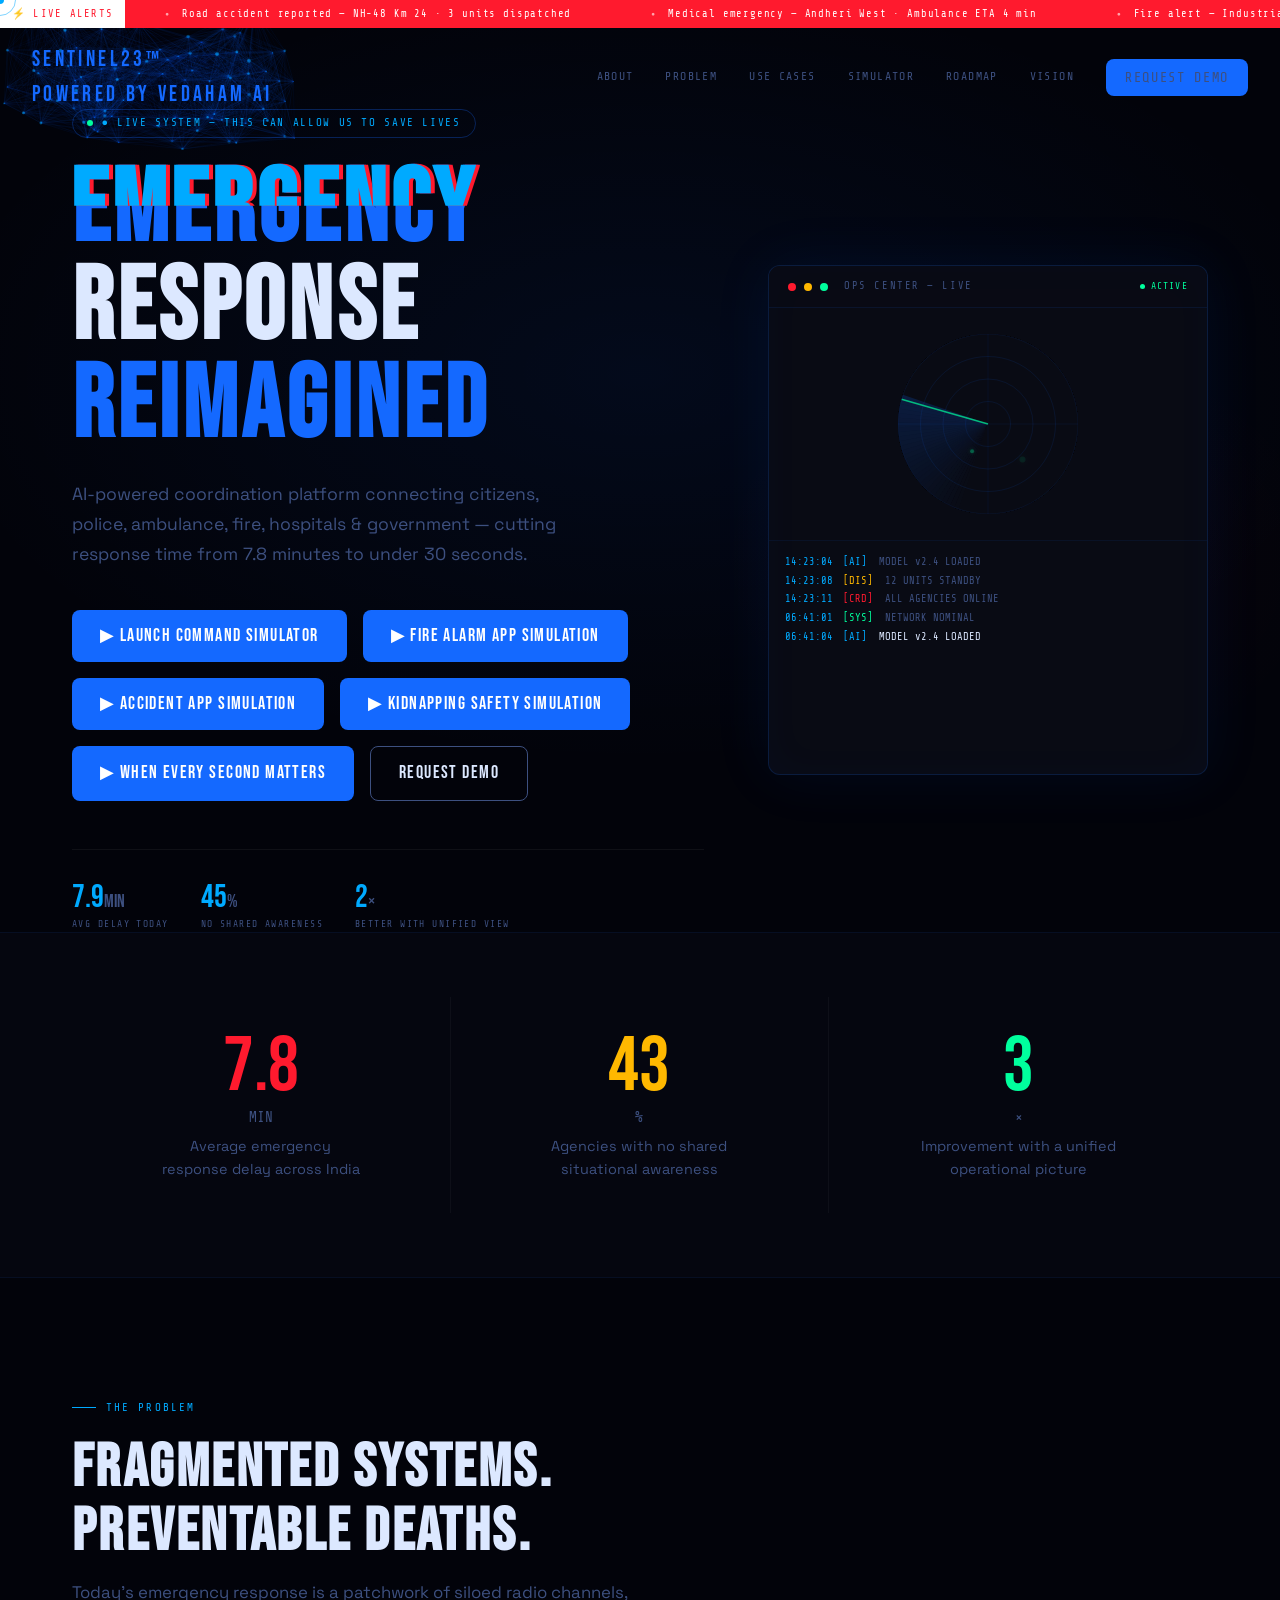
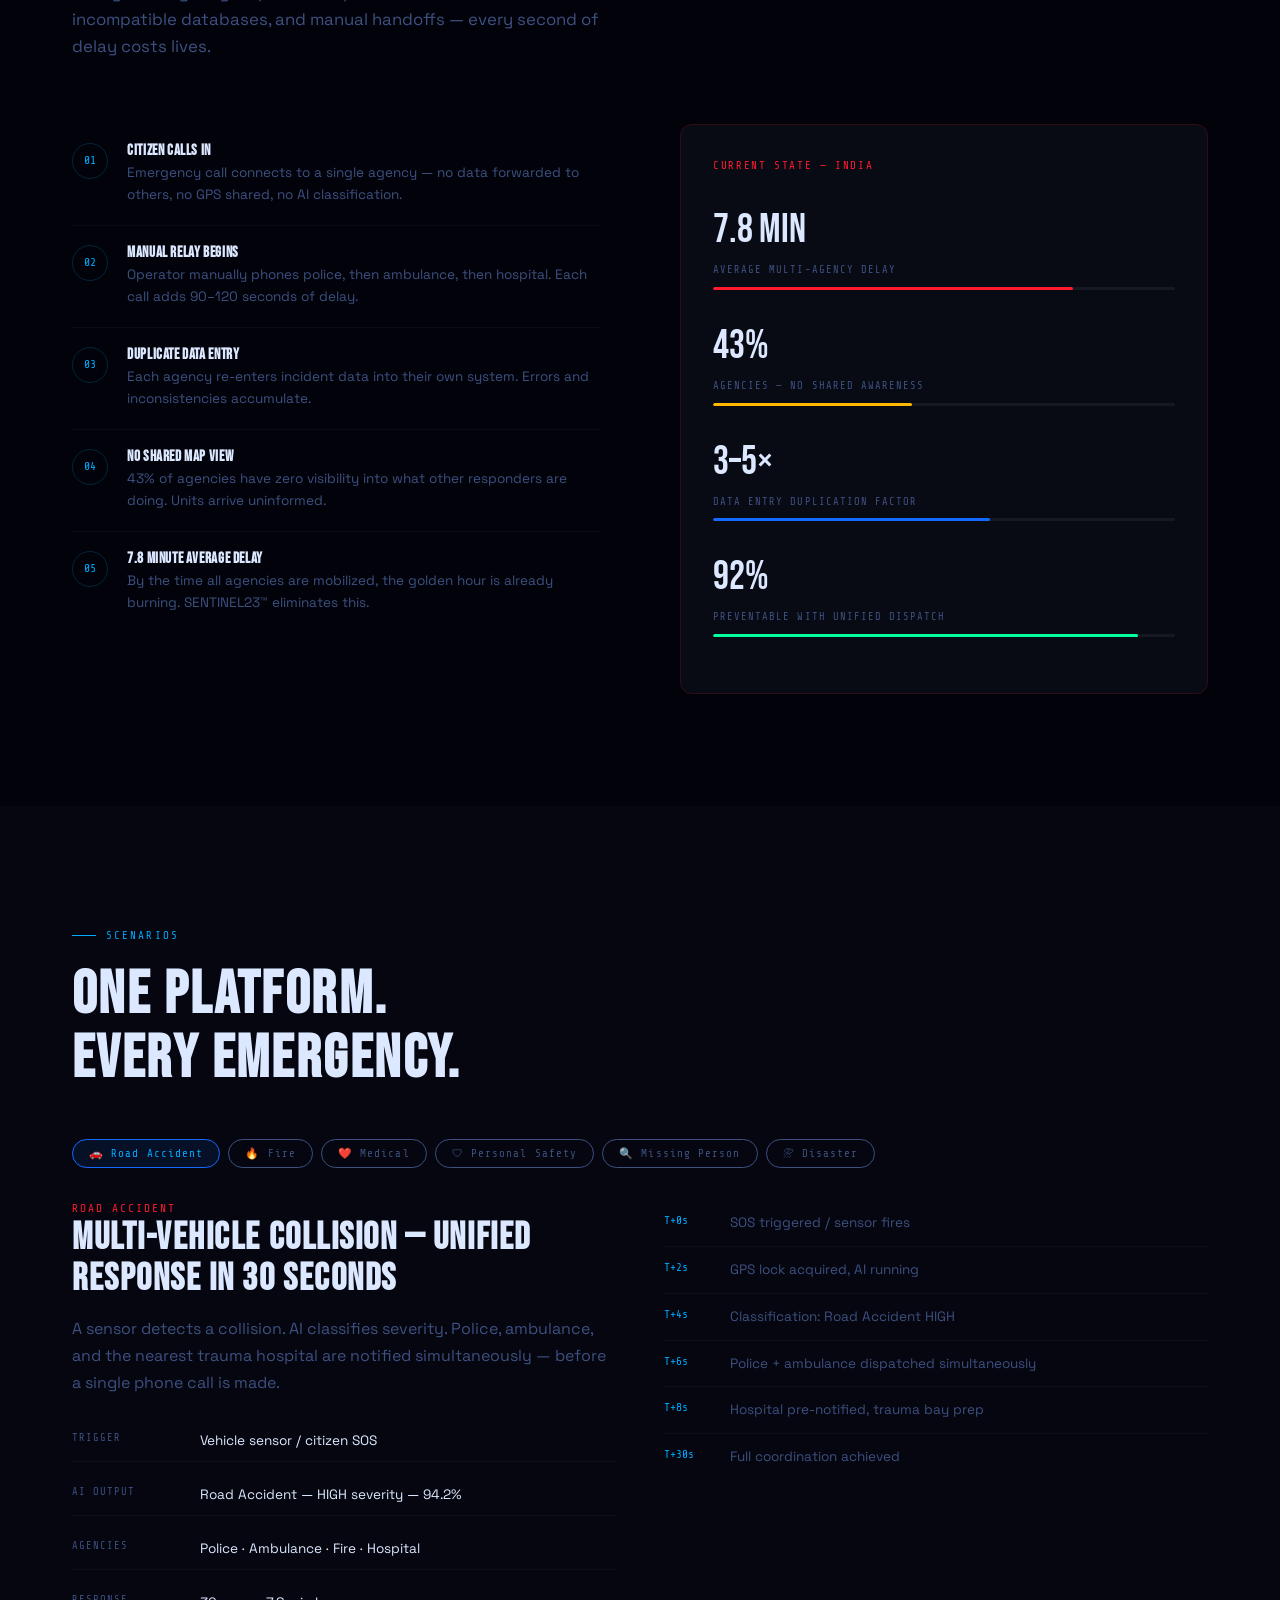
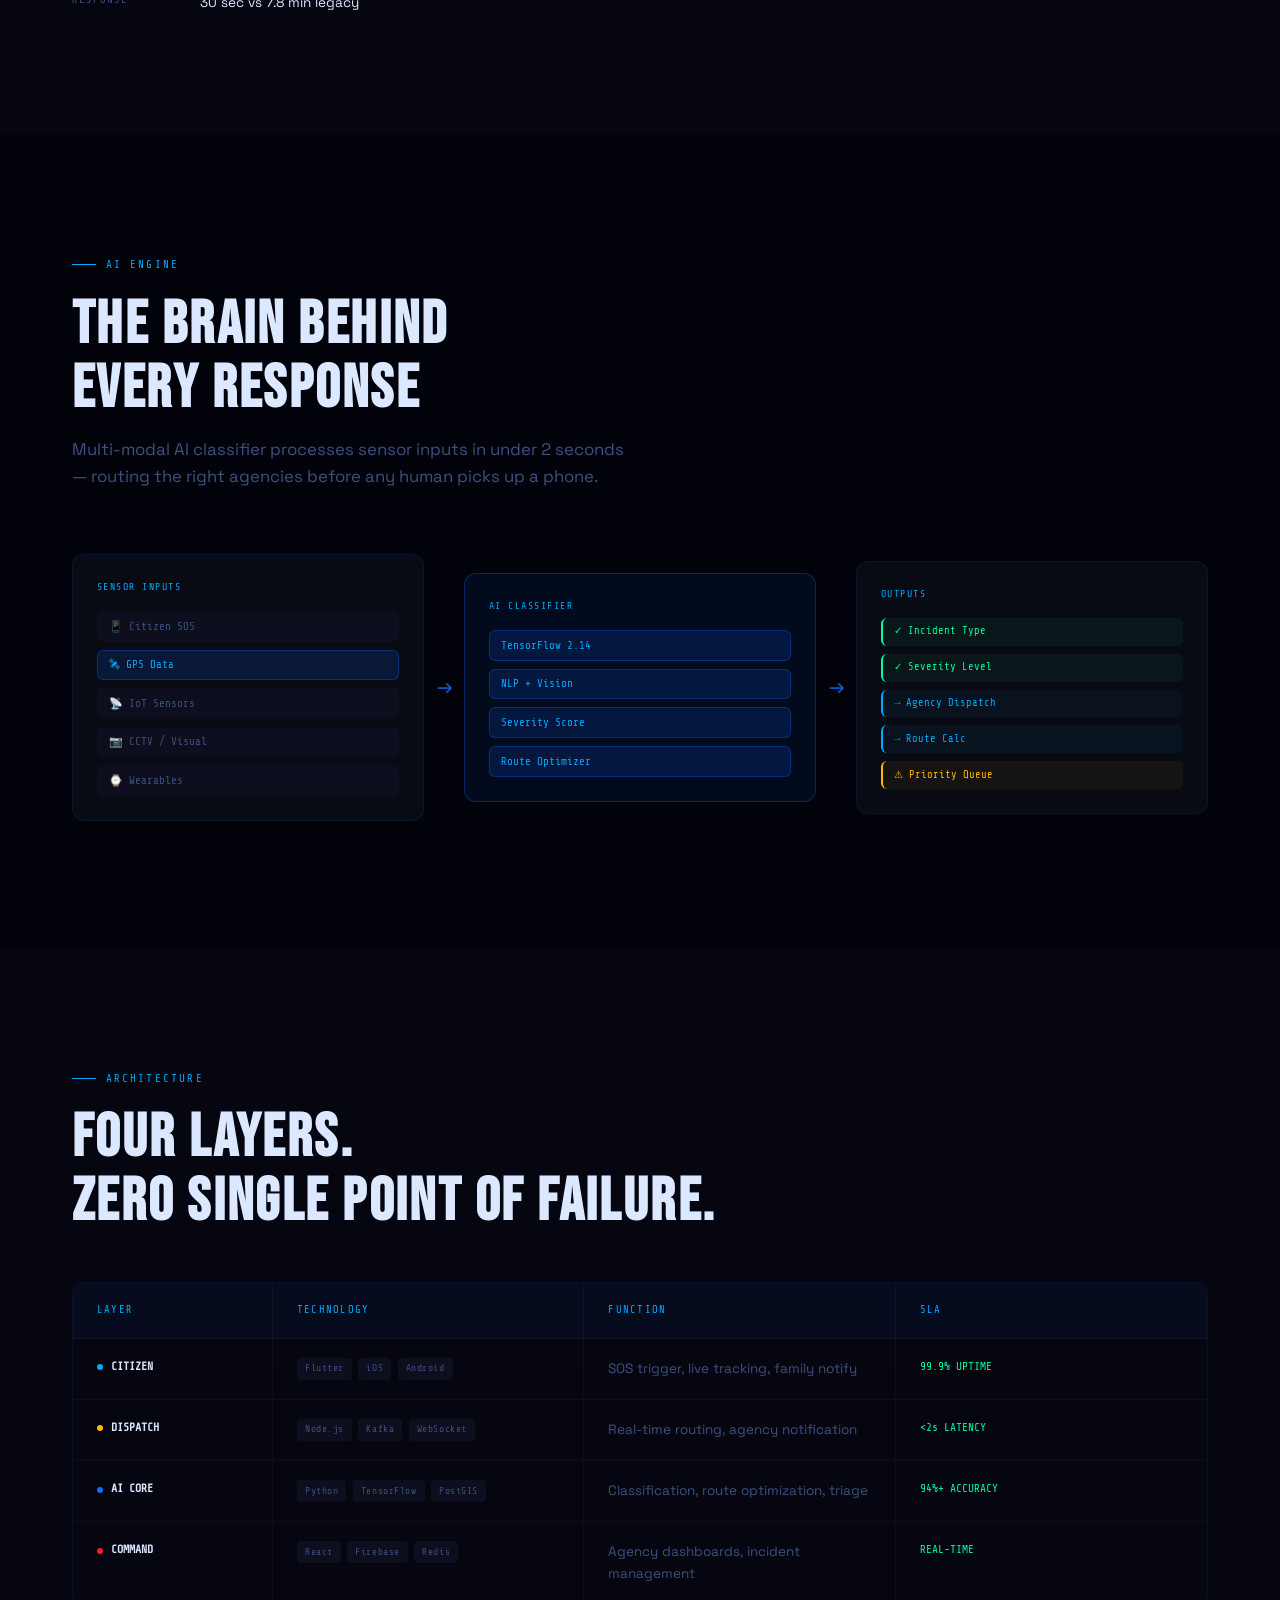
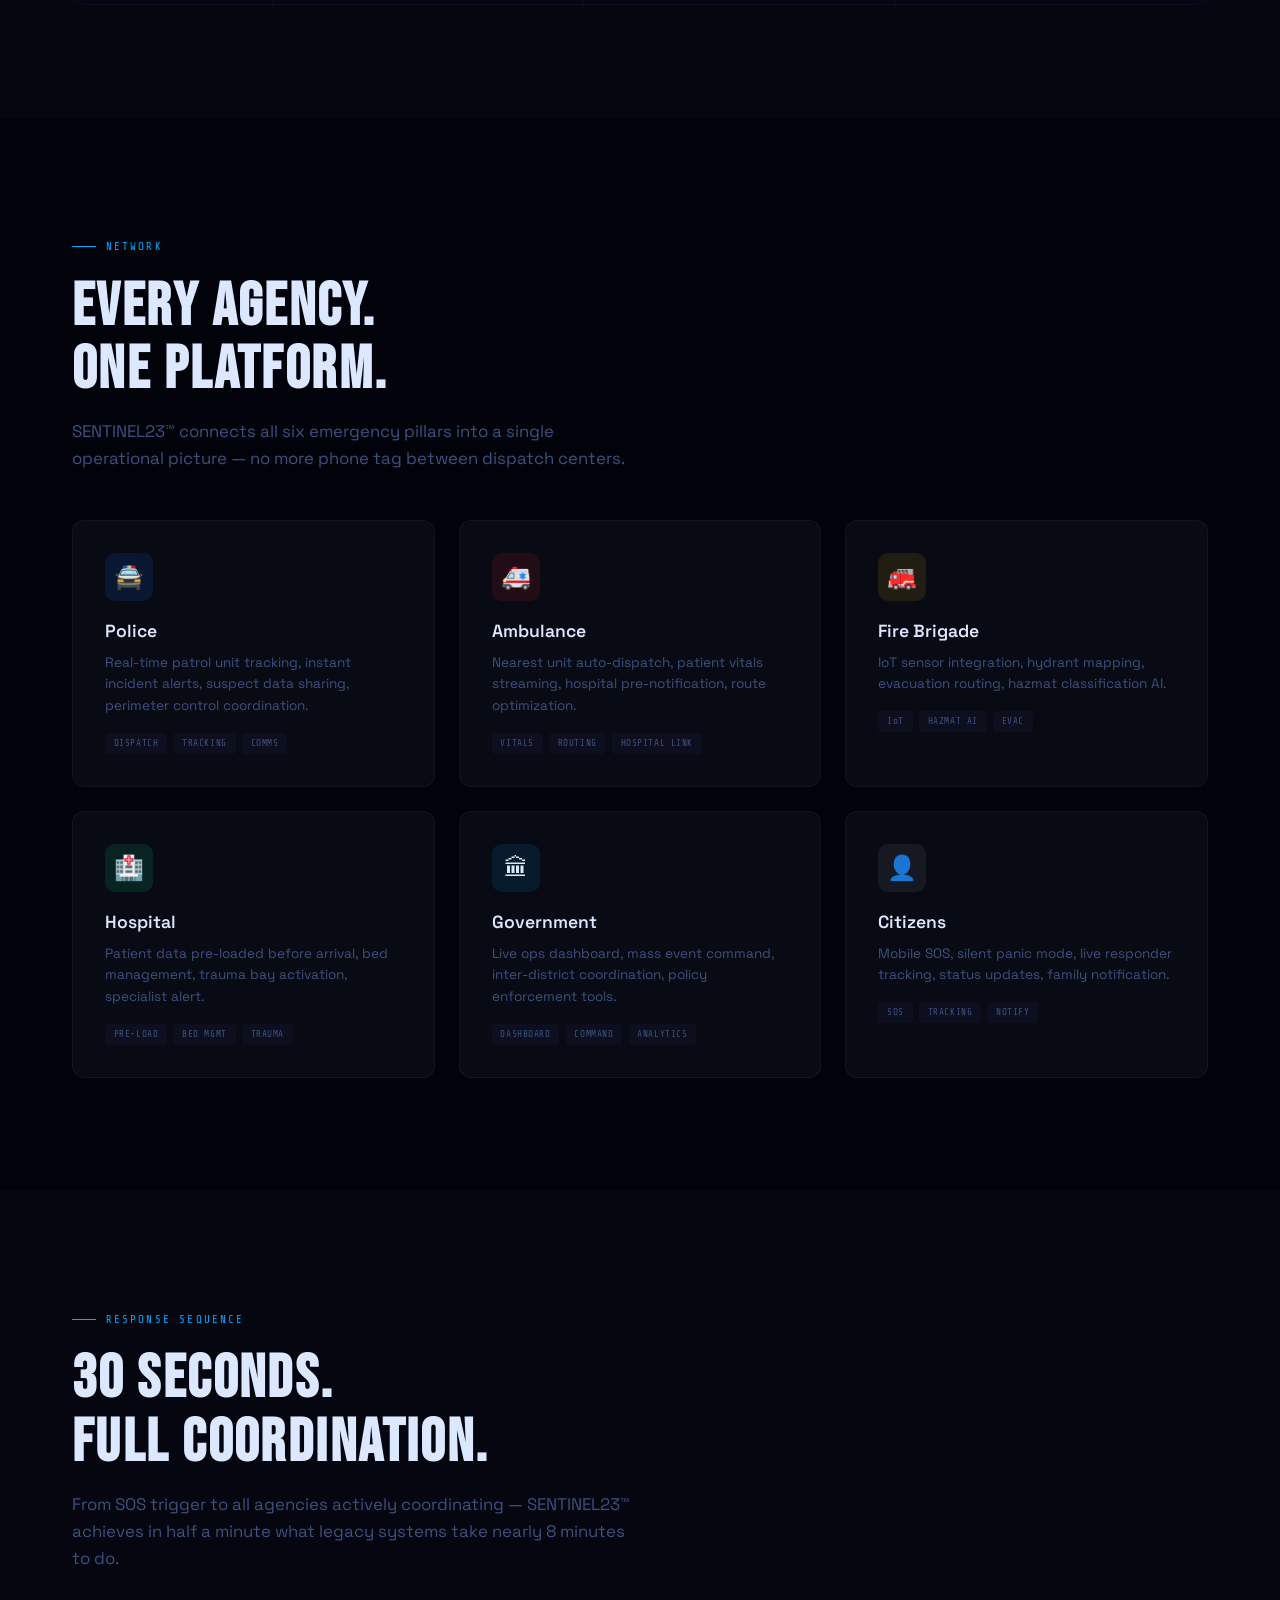
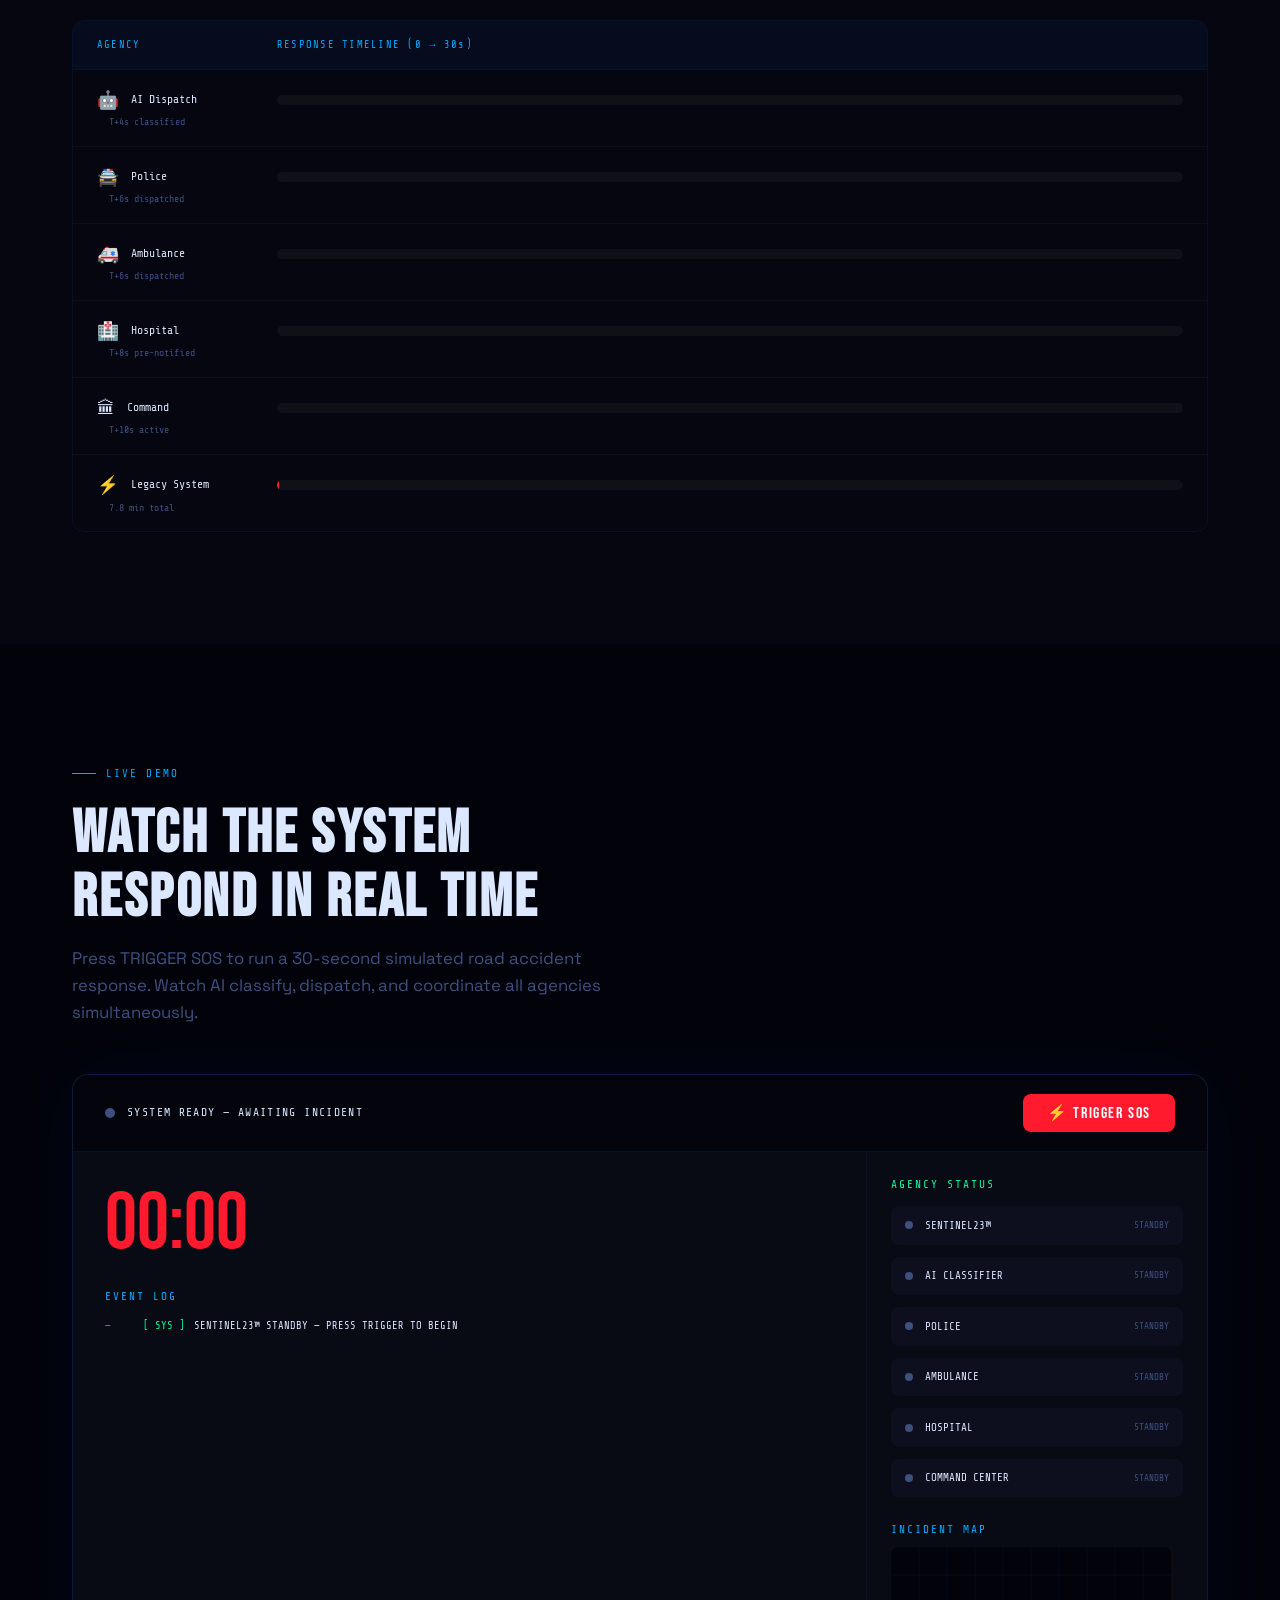
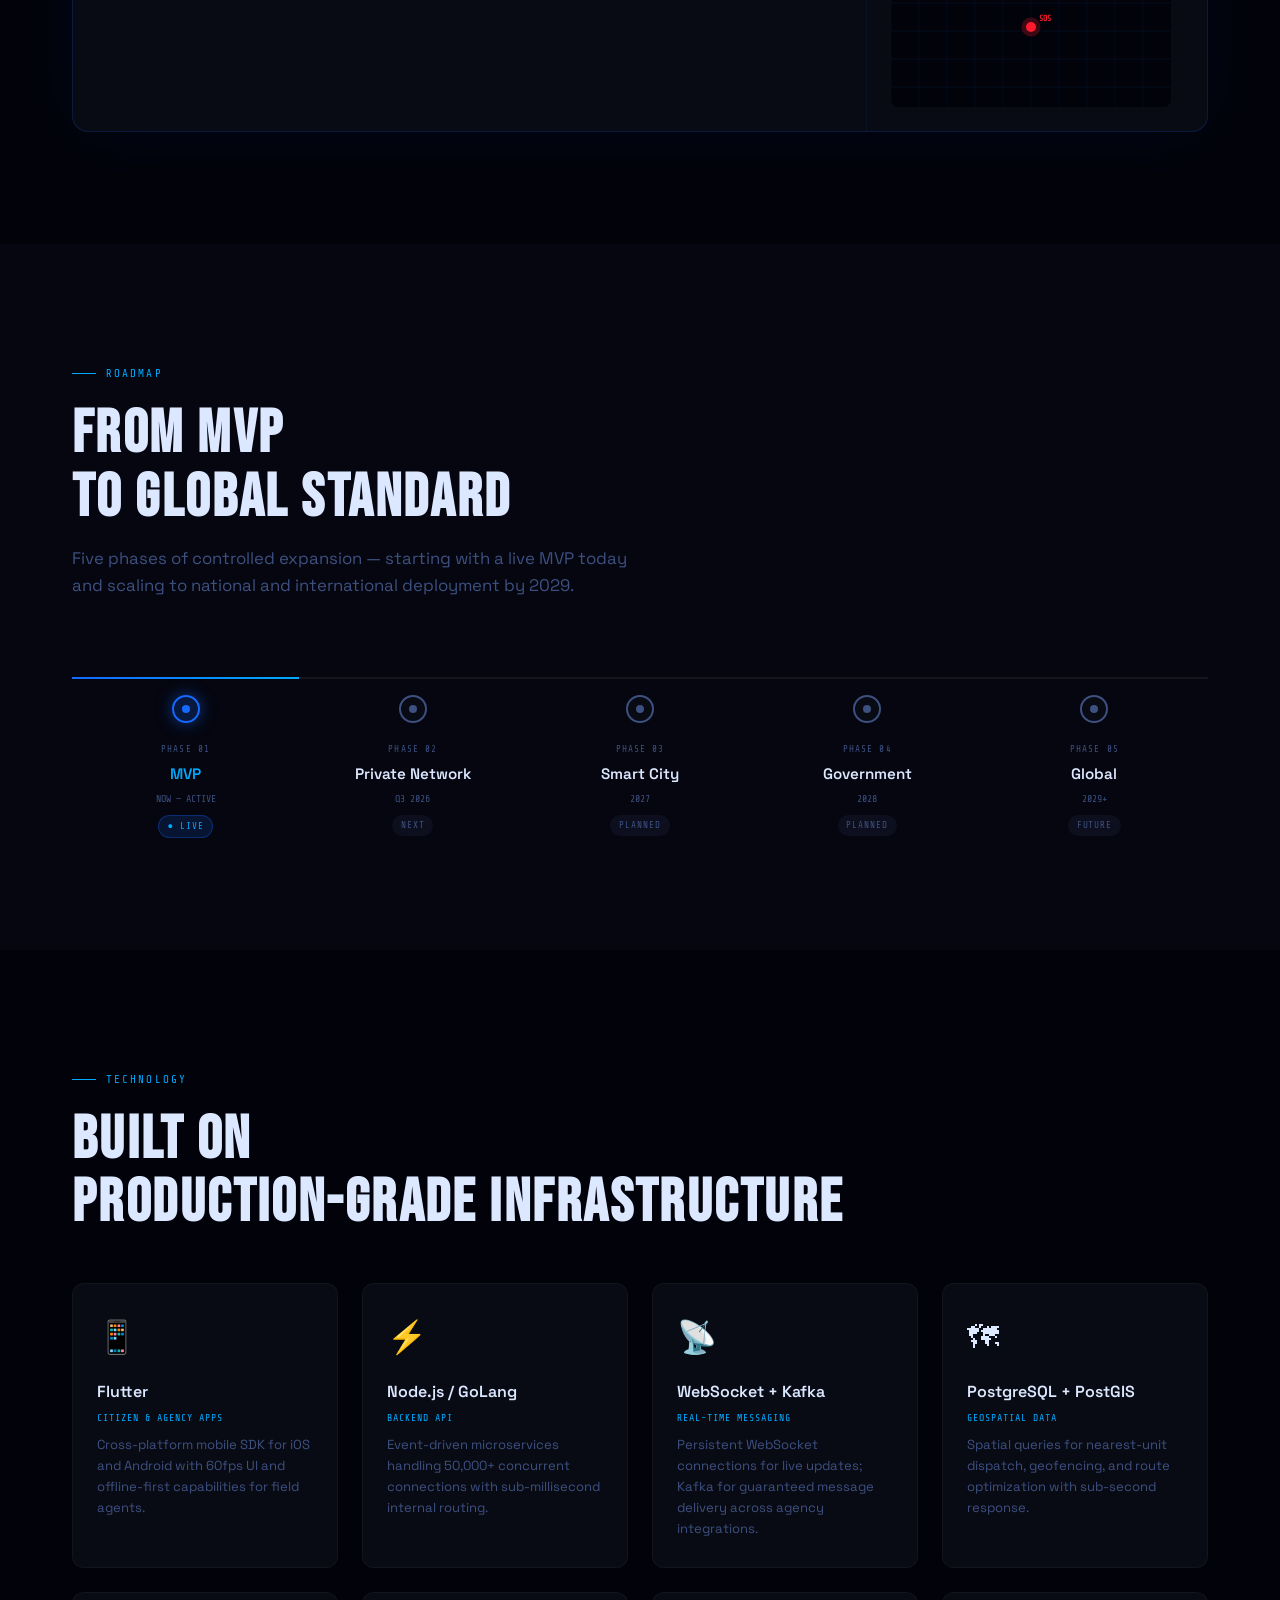
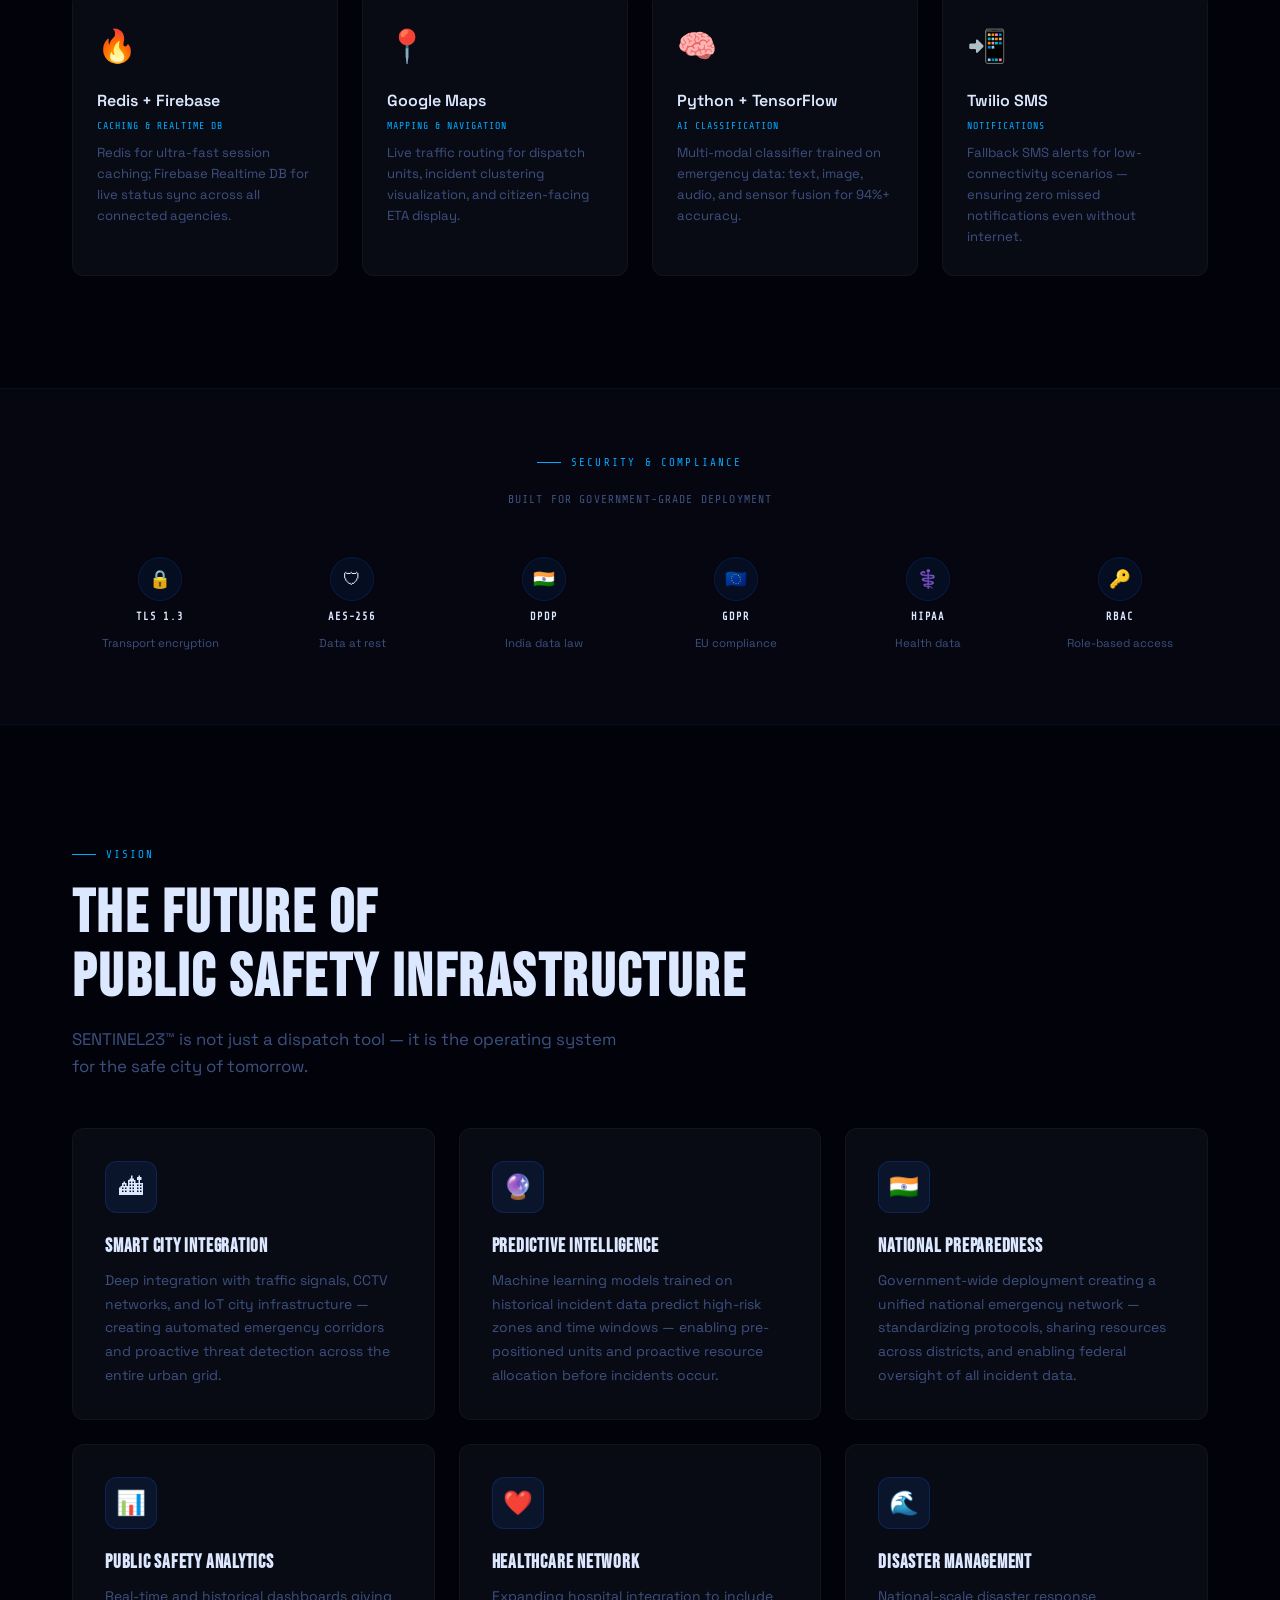
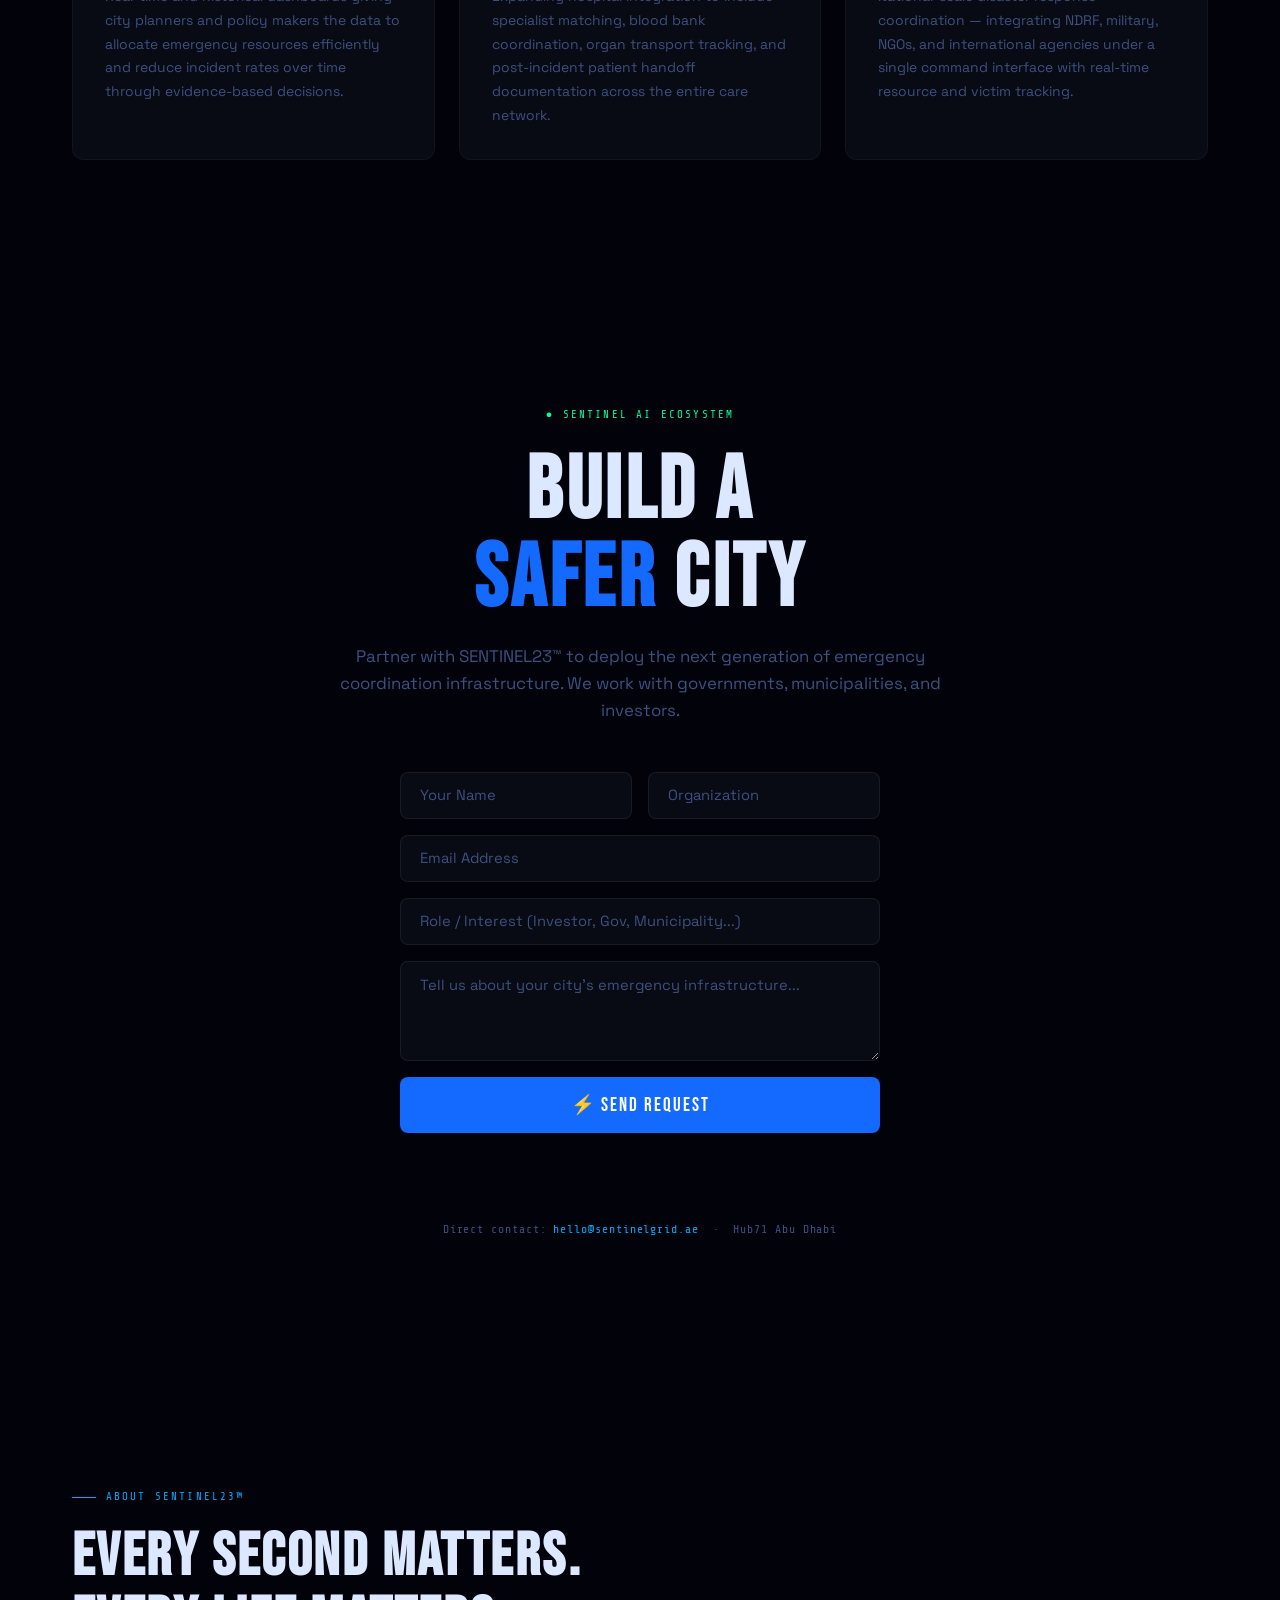
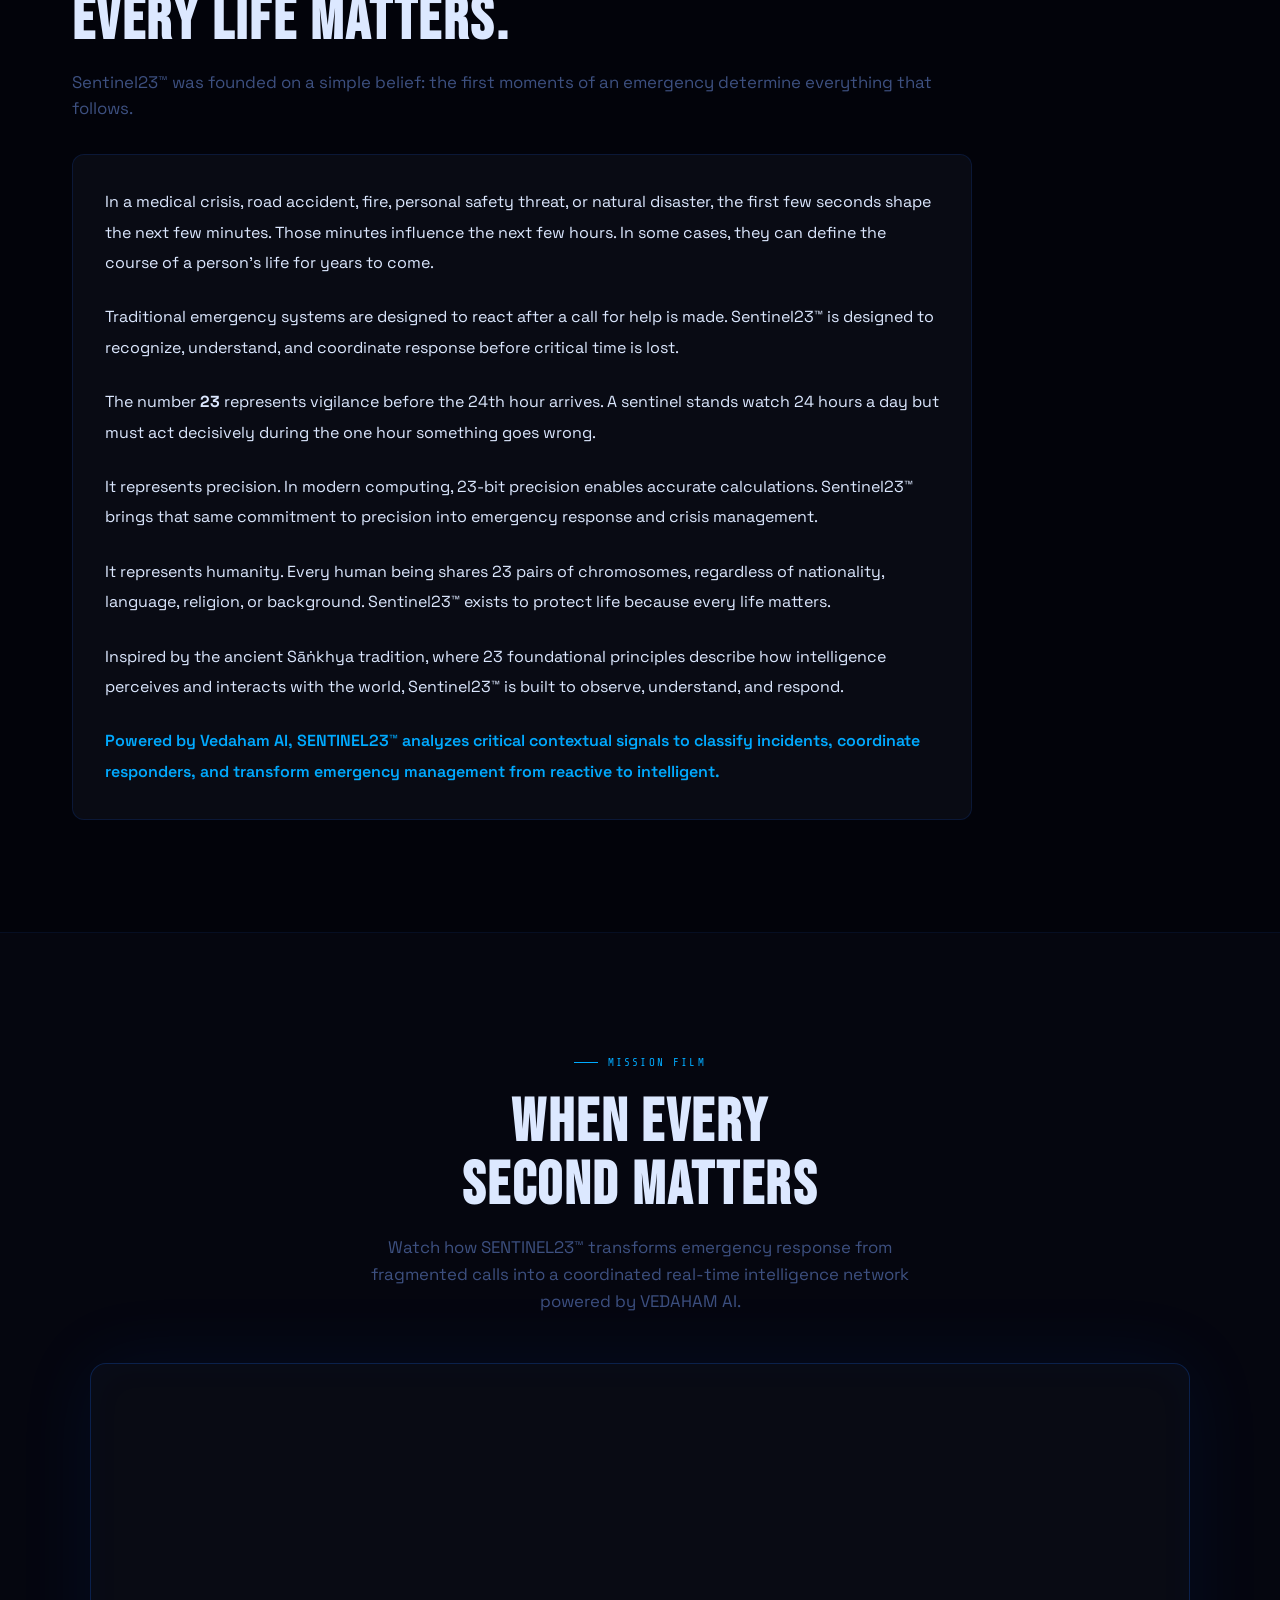
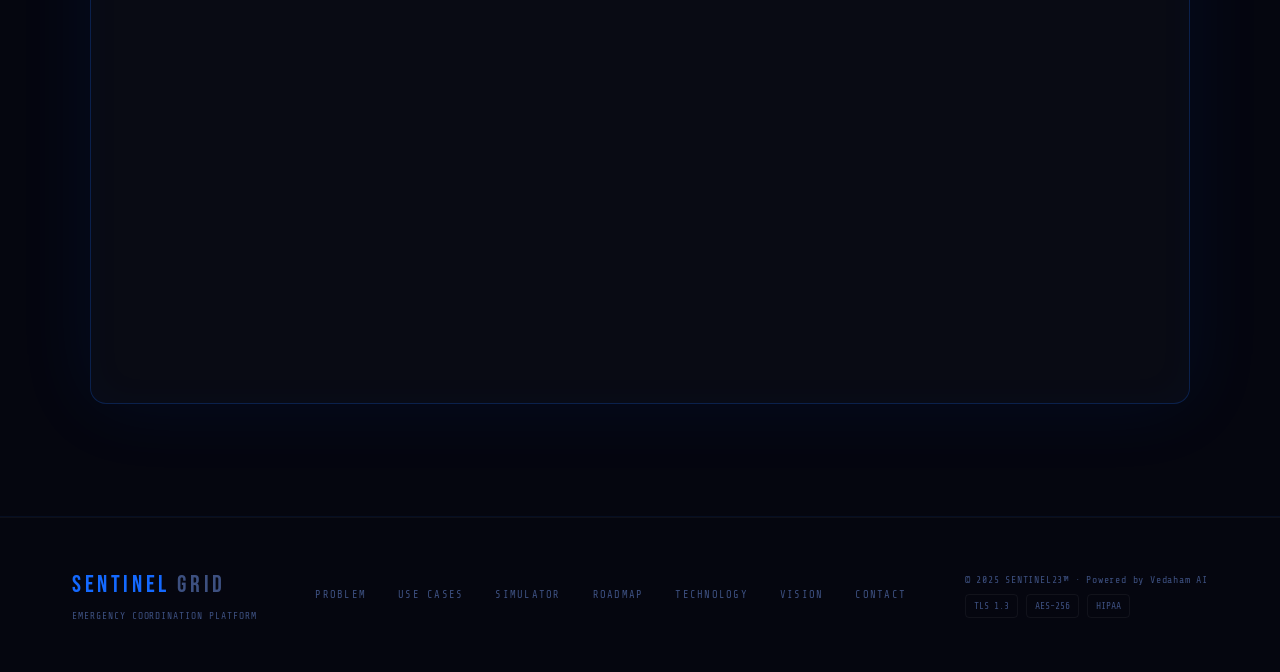
==== commit f250febd: "Button Update index.html" ====
--- a/index.html
+++ b/index.html
@@ -1200,12 +1200,30 @@
       </h1>
       <p class="hero-sub">AI-powered coordination platform connecting citizens, police, ambulance, fire, hospitals &amp; government — cutting response time from 7.8 minutes to under 30 seconds.</p>
       <div class="hero-ctas">
-        <a href="simulator/simulator.html" class="btn-p">▶ Launch The First 30 Seconds Simulator</a>
-      <a href="#video" class="btn-p">
+  <a href="simulator/simulator.html" class="btn-p">
+    ▶ Launch Command Simulator
+  </a>
+
+  <a href="app-simulator/app-simulator.html?scenario=fire" class="btn-p">
+    ▶ Fire Alarm App Simulation
+  </a>
+
+  <a href="app-simulator/app-simulator.html?scenario=accident" class="btn-p">
+    ▶ Accident App Simulation
+  </a>
+
+  <a href="app-simulator/app-simulator.html?scenario=kidnapping" class="btn-p">
+    ▶ Kidnapping Safety Simulation
+  </a>
+
+  <a href="#video" class="btn-p">
     ▶ When Every Second Matters
-</a>
-        <a href="#contact" class="btn-g">Request Demo</a>
-      </div>
+  </a>
+
+  <a href="#contact" class="btn-g">
+    Request Demo
+  </a>
+</div>
       <div class="hero-stat-row">
         <div class="hero-stat">
           <div class="hero-stat-val" id="hero-counter-1">7.8<span>min</span></div>
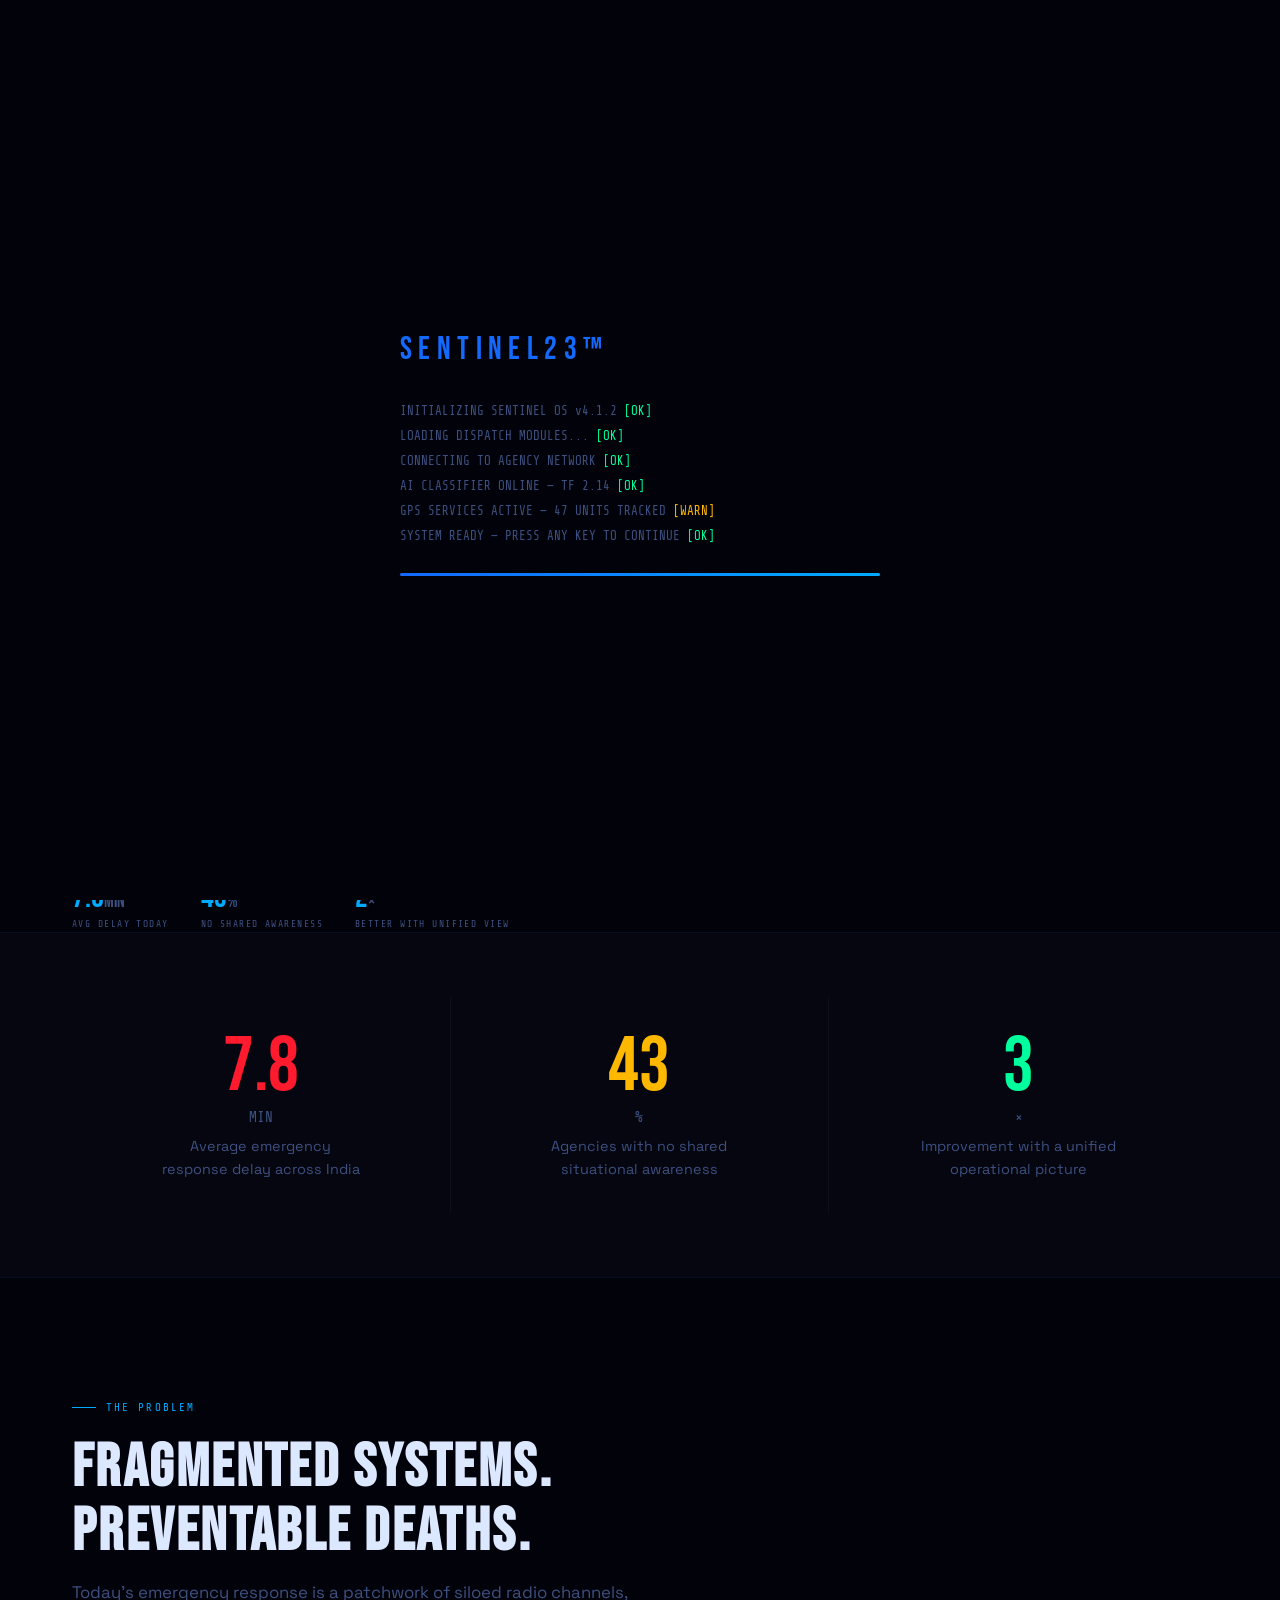
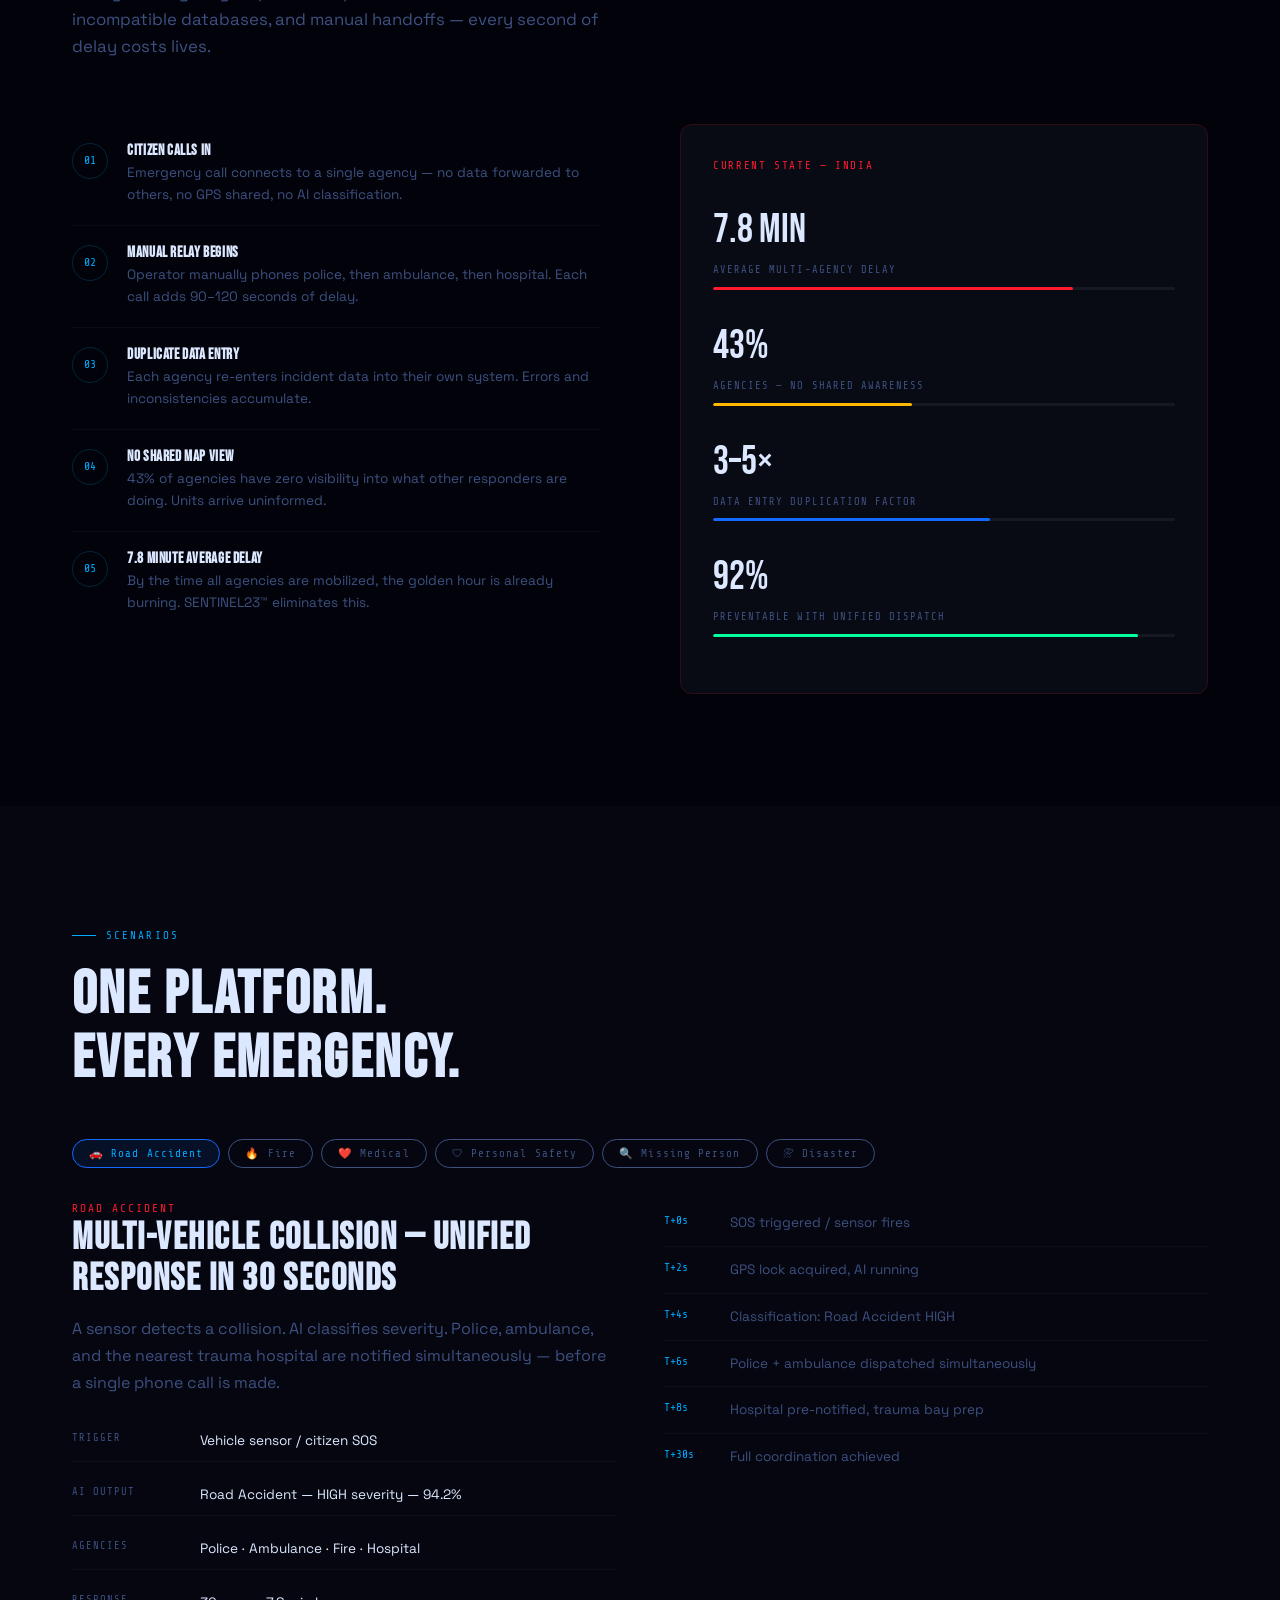
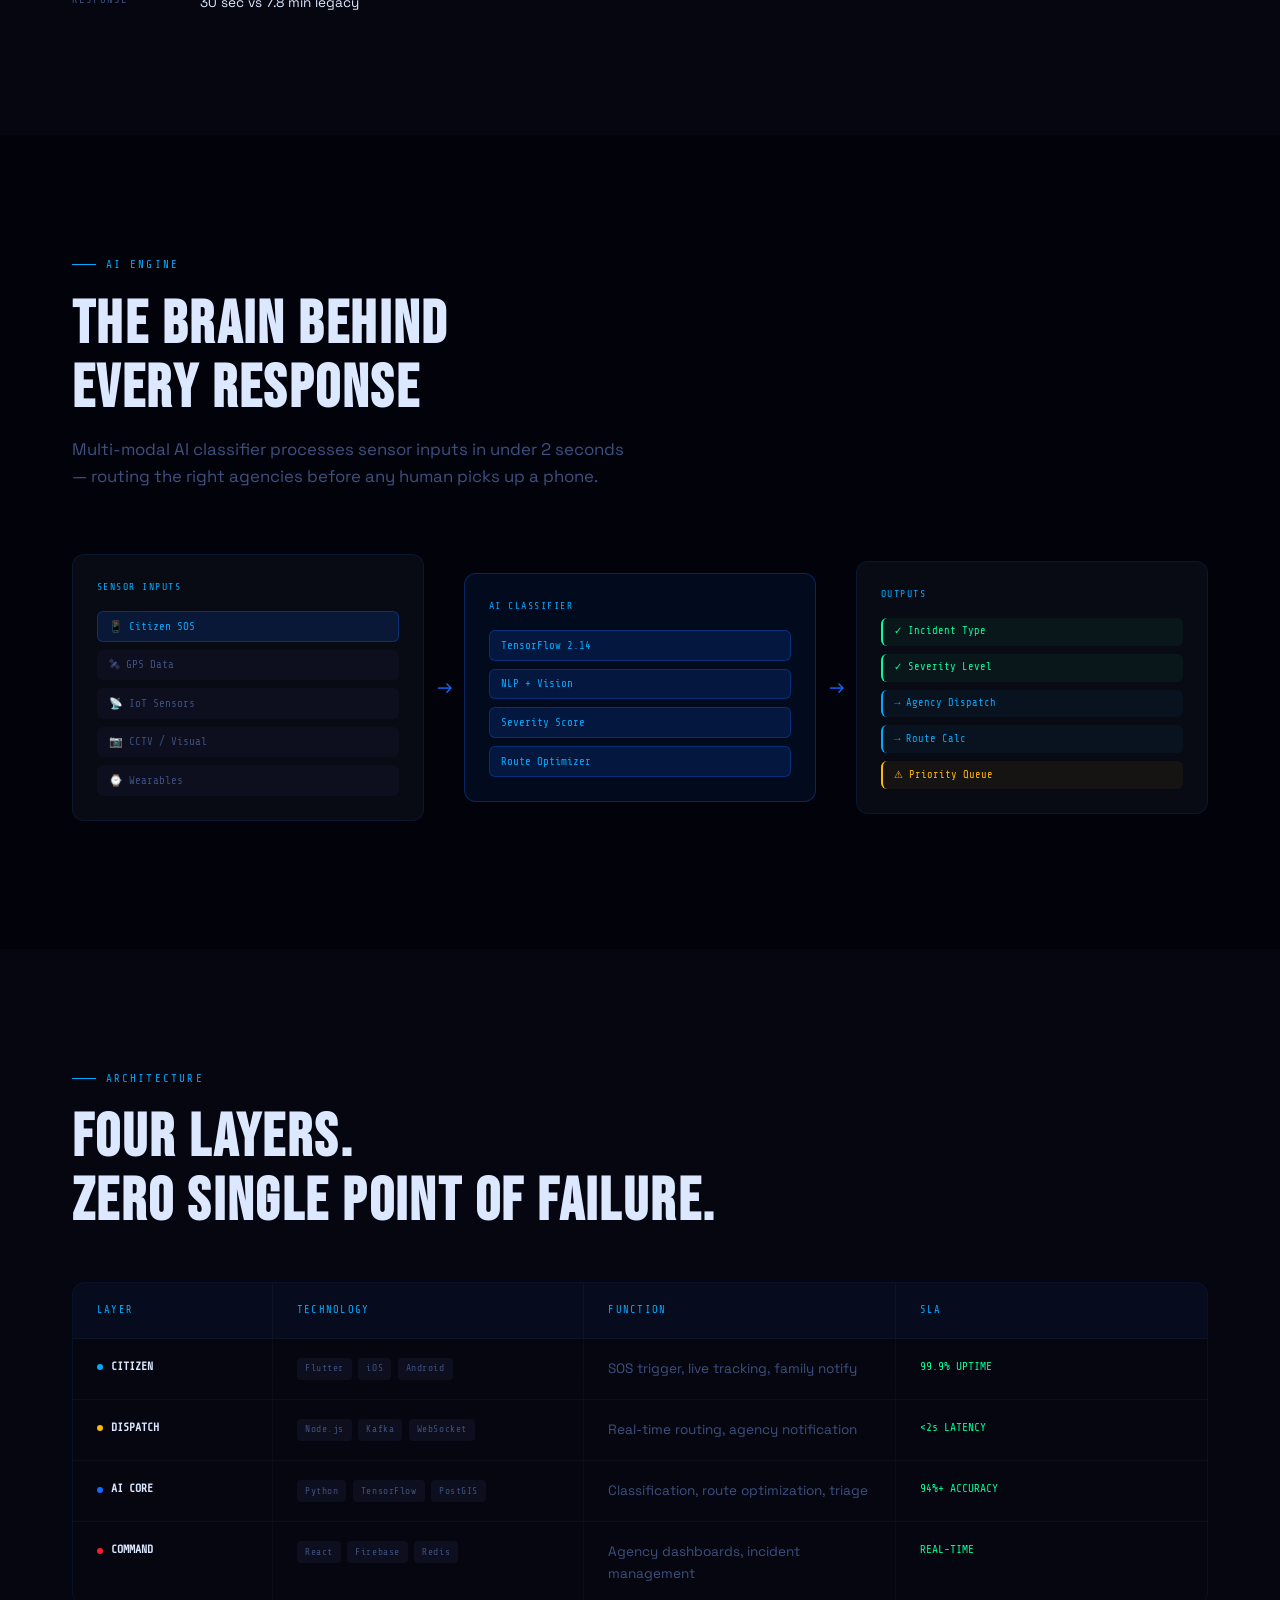
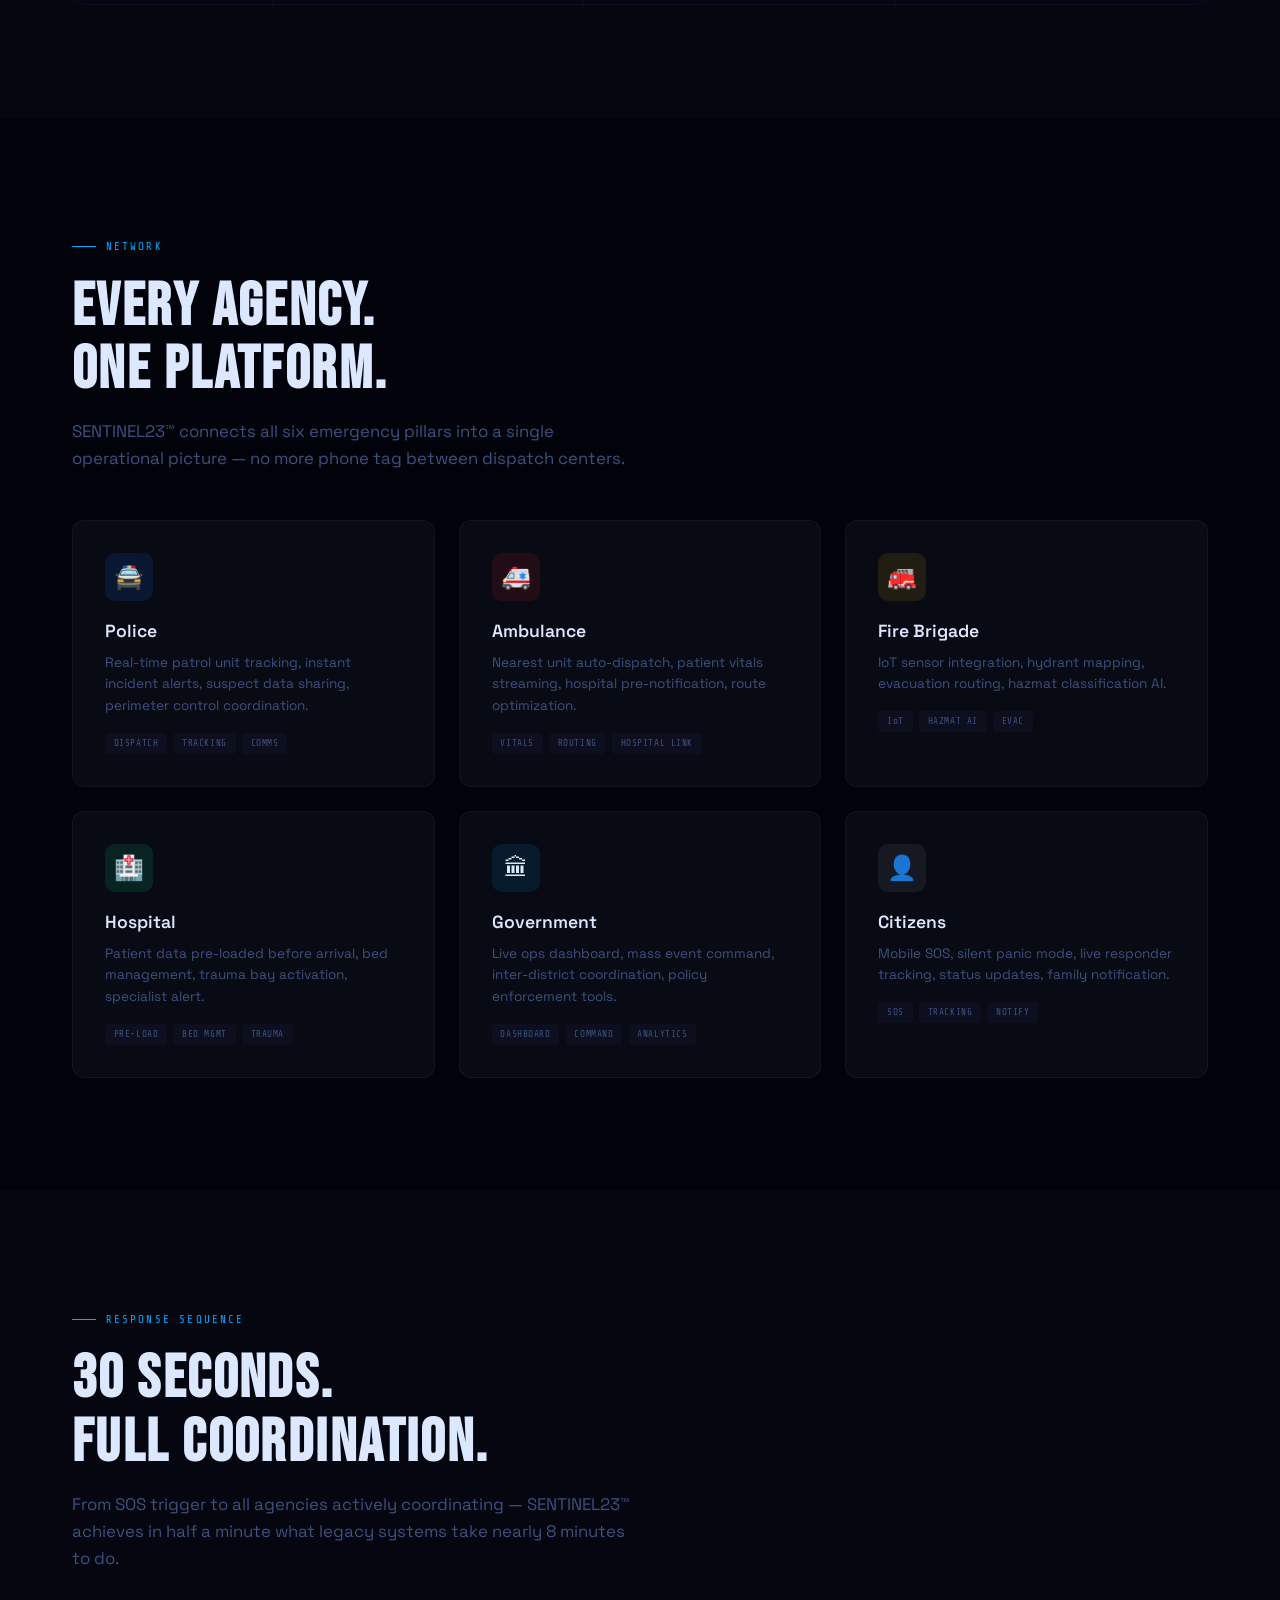
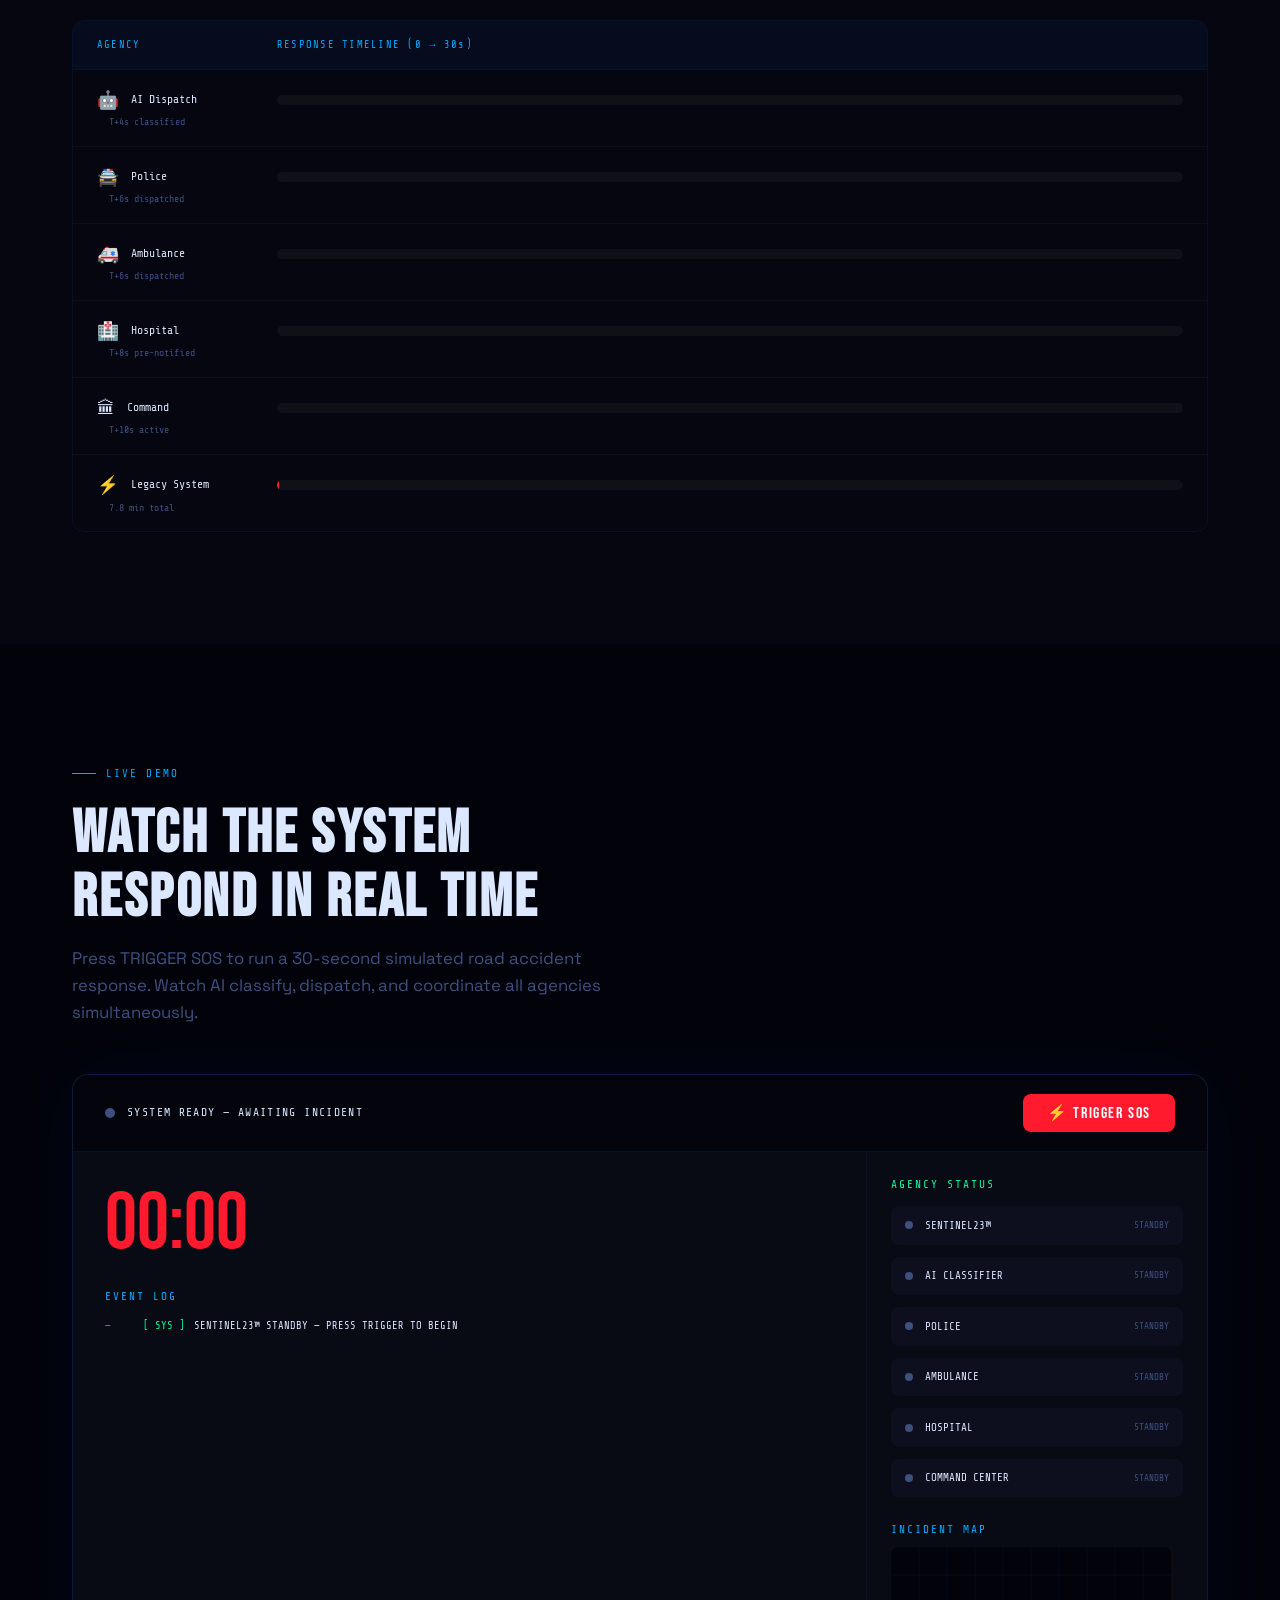
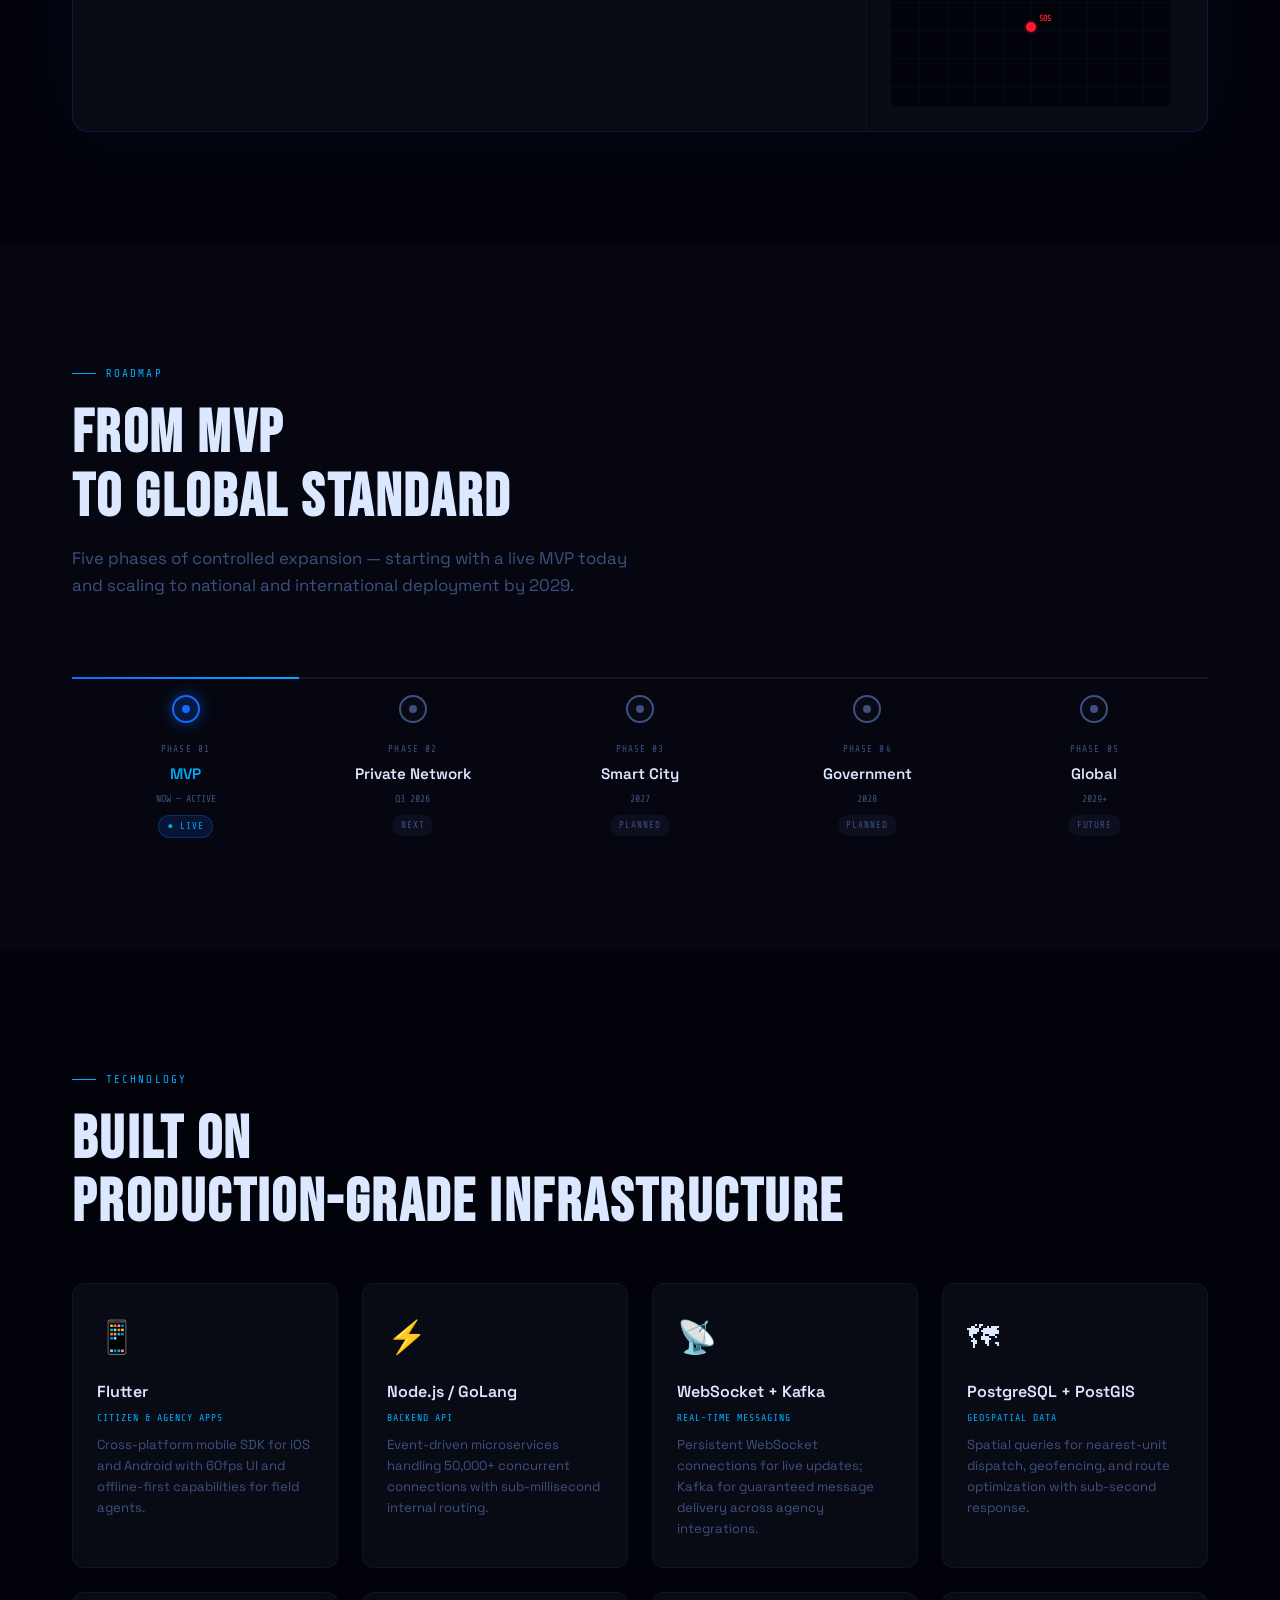
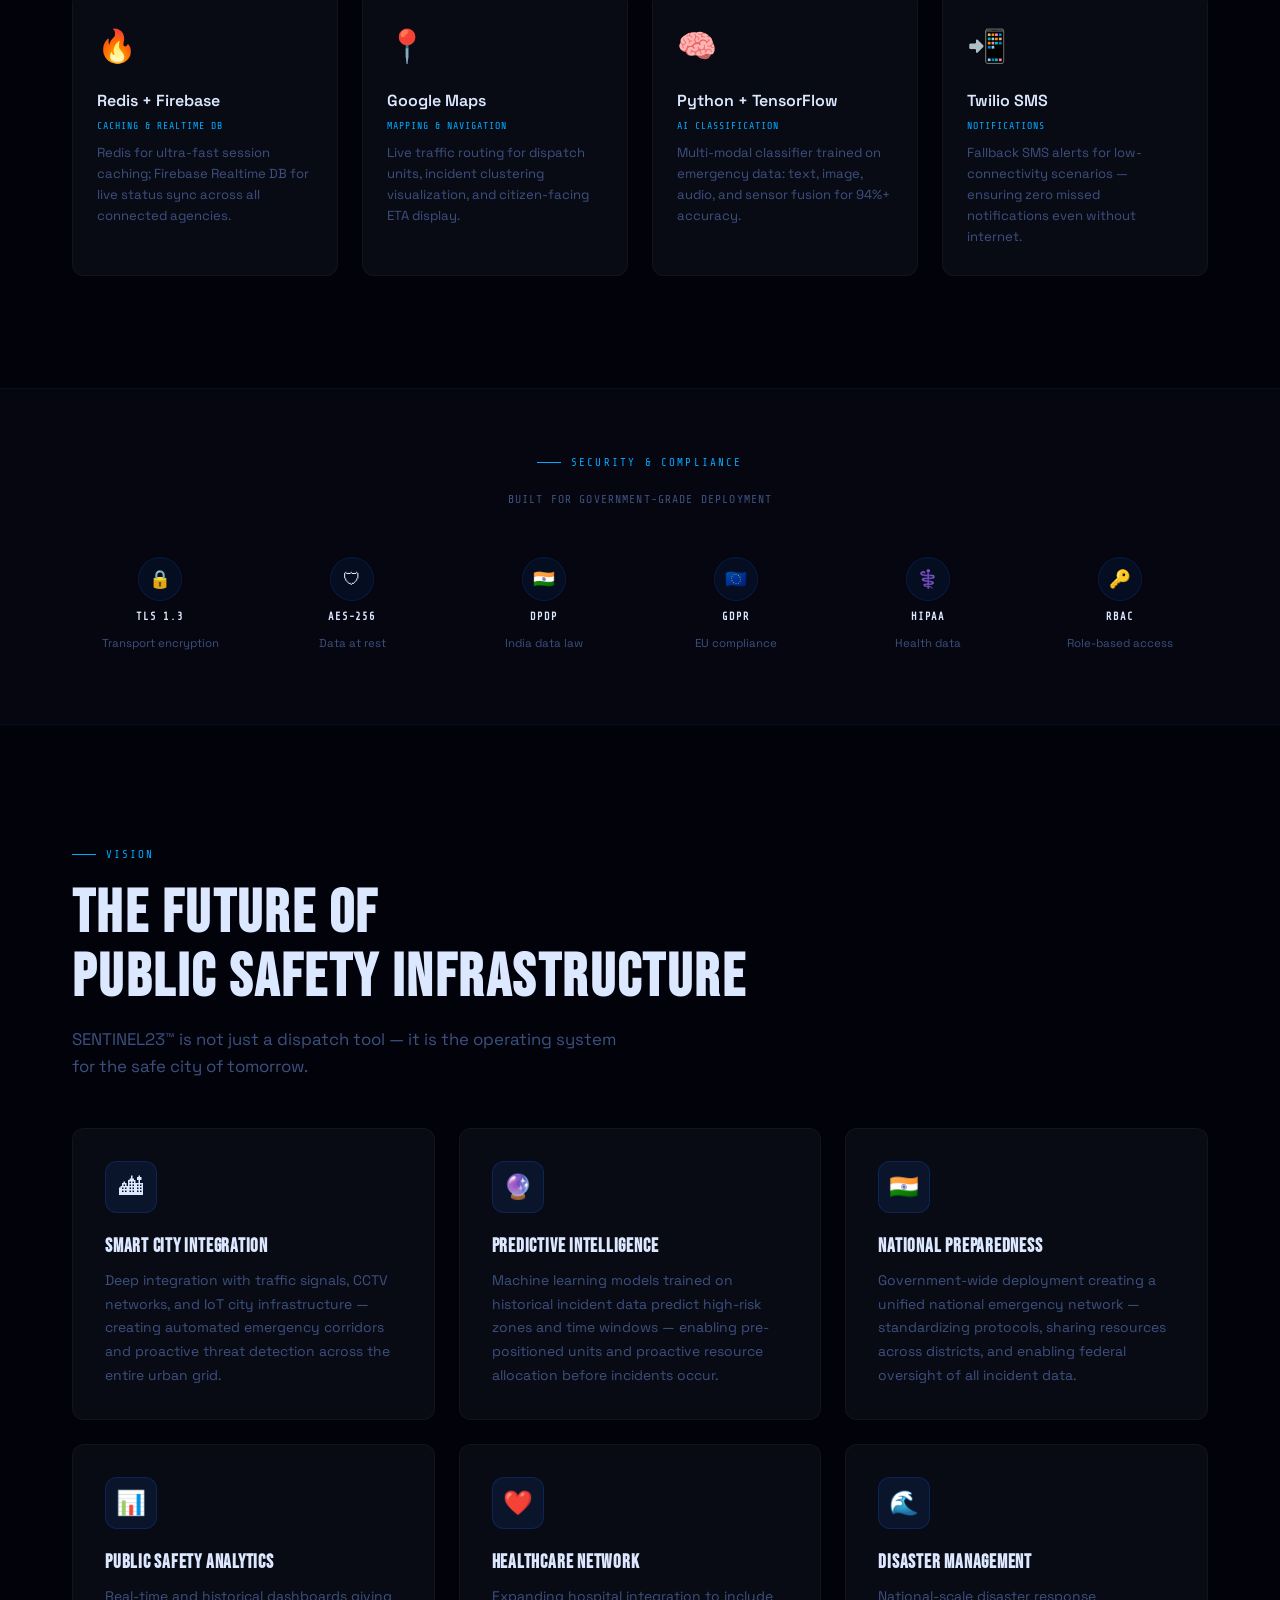
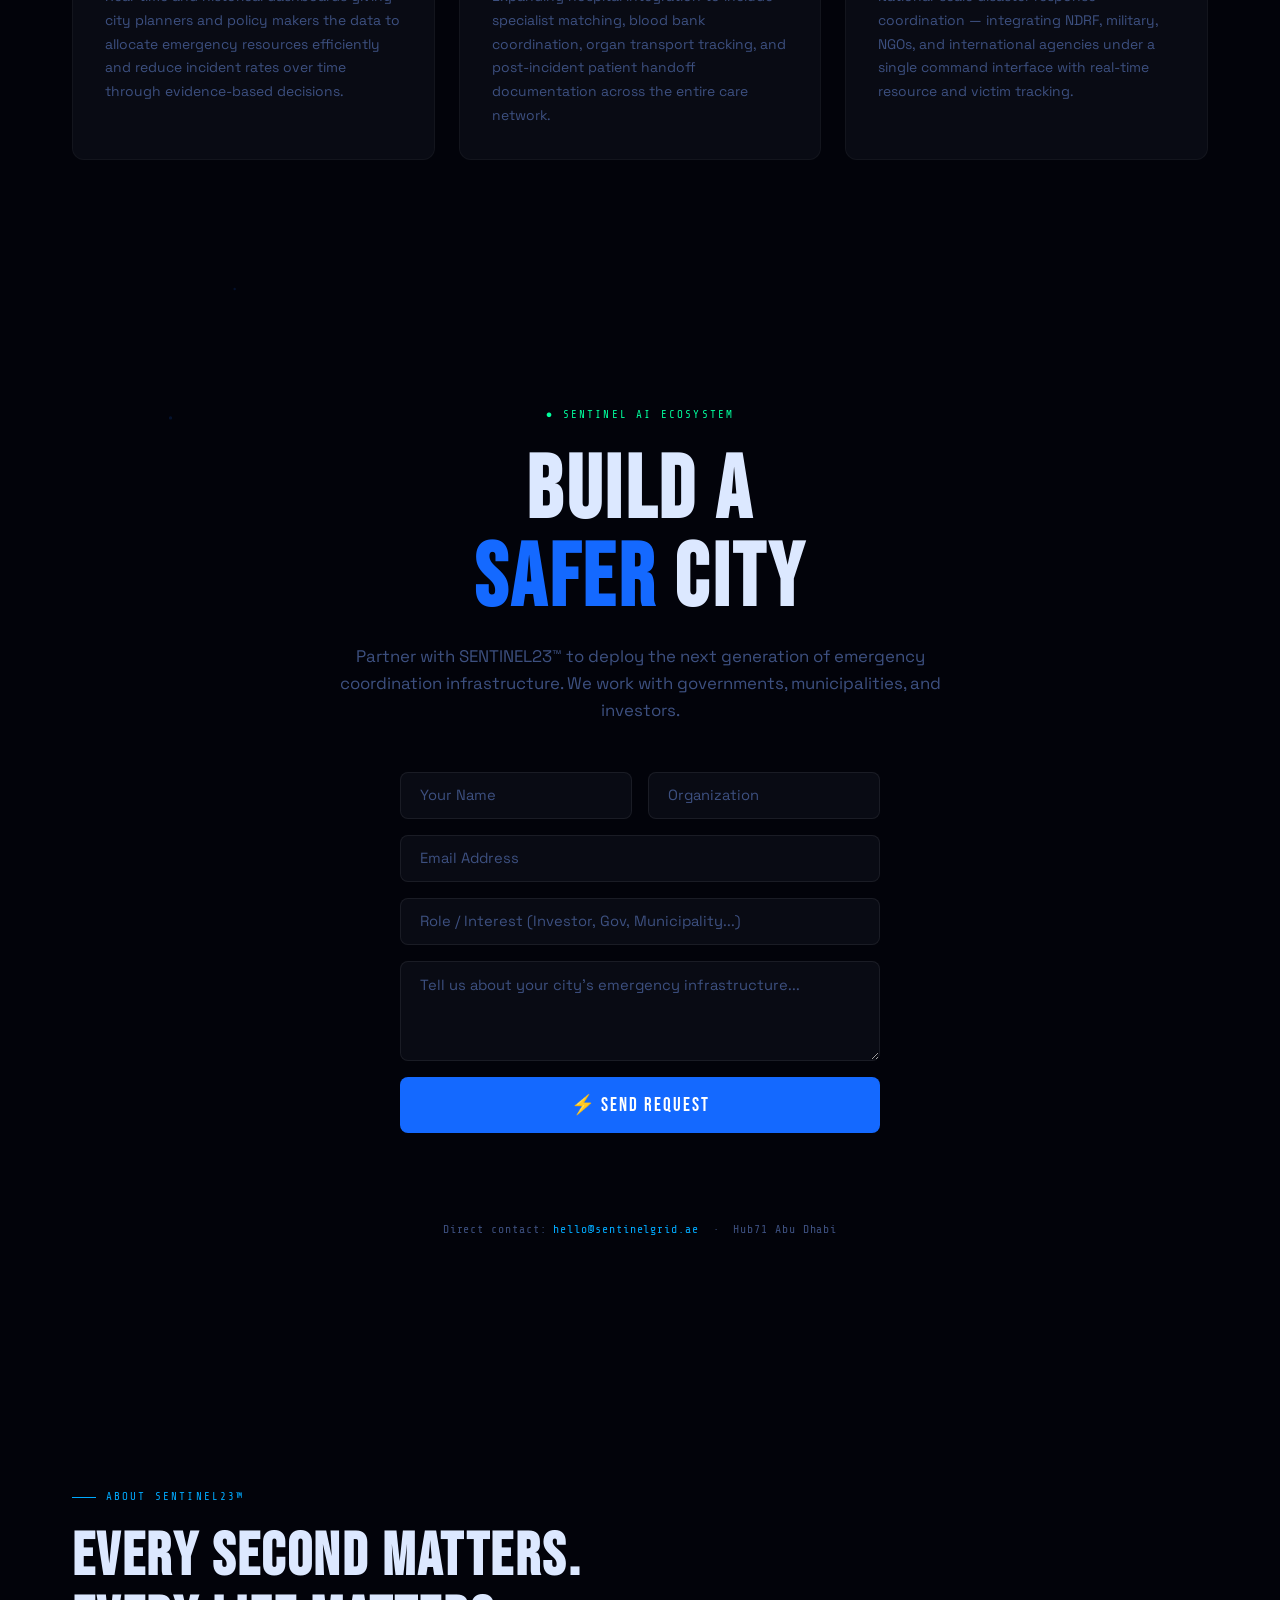
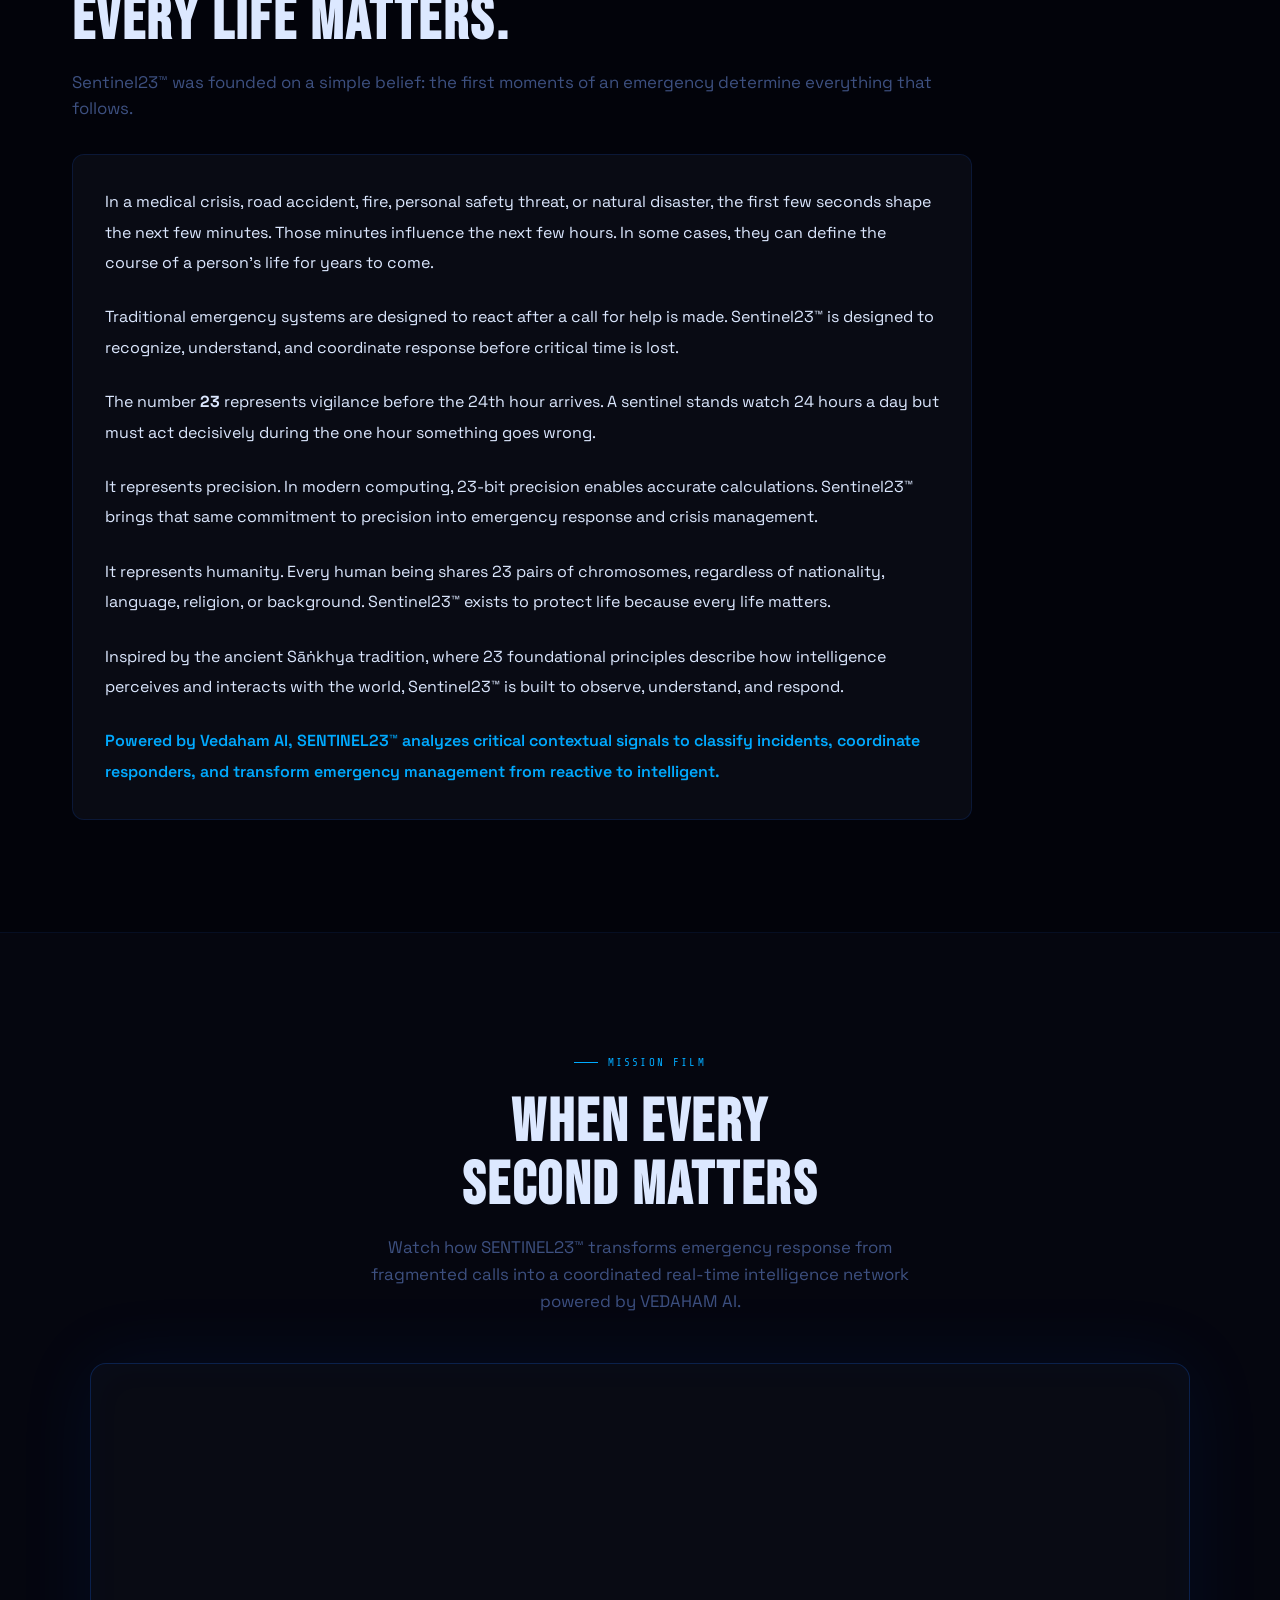
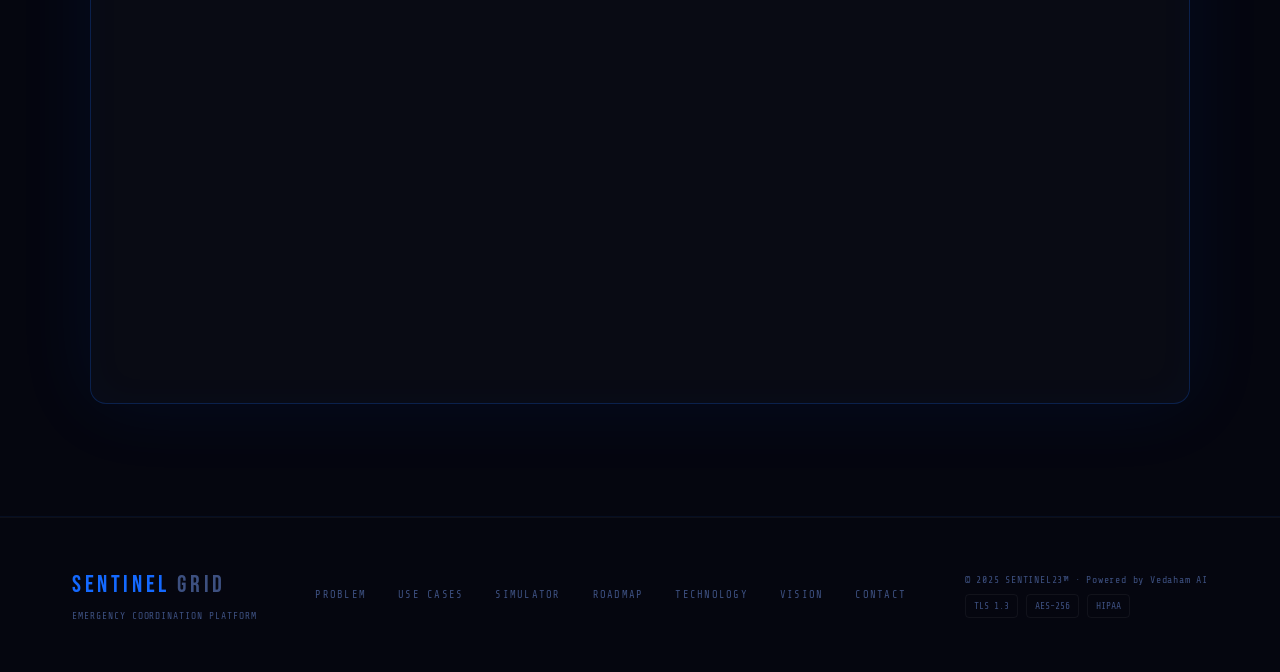
==== commit 179af700: "Update index.html" ====
--- a/index.html
+++ b/index.html
@@ -1204,16 +1204,8 @@
     ▶ Launch Command Simulator
   </a>
 
-  <a href="app-simulator/app-simulator.html?scenario=fire" class="btn-p">
-    ▶ Fire Alarm App Simulation
-  </a>
-
-  <a href="app-simulator/app-simulator.html?scenario=accident" class="btn-p">
-    ▶ Accident App Simulation
-  </a>
-
-  <a href="app-simulator/app-simulator.html?scenario=kidnapping" class="btn-p">
-    ▶ Kidnapping Safety Simulation
+  <a href="app-simulator/app-simulator.html" class="btn-p">
+    ▶ Experience Citizen Emergency Journey
   </a>
 
   <a href="#video" class="btn-p">
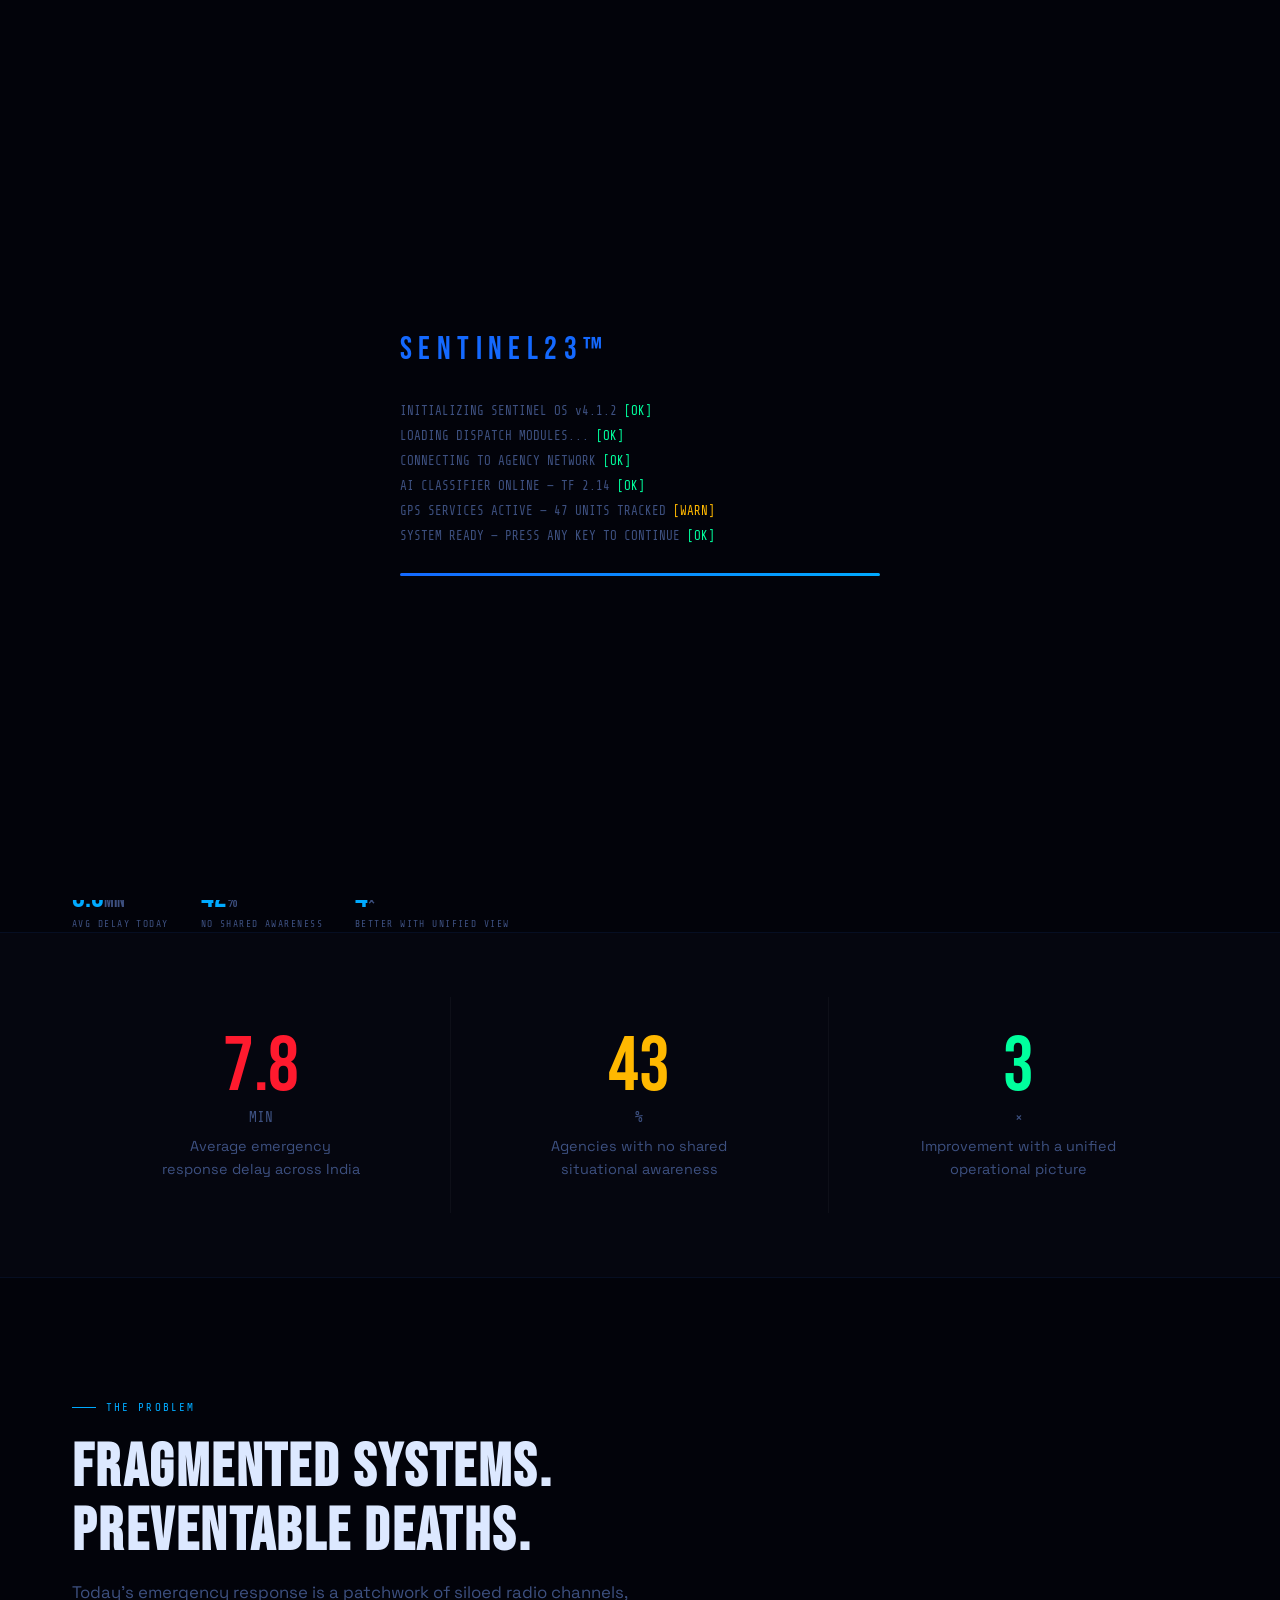
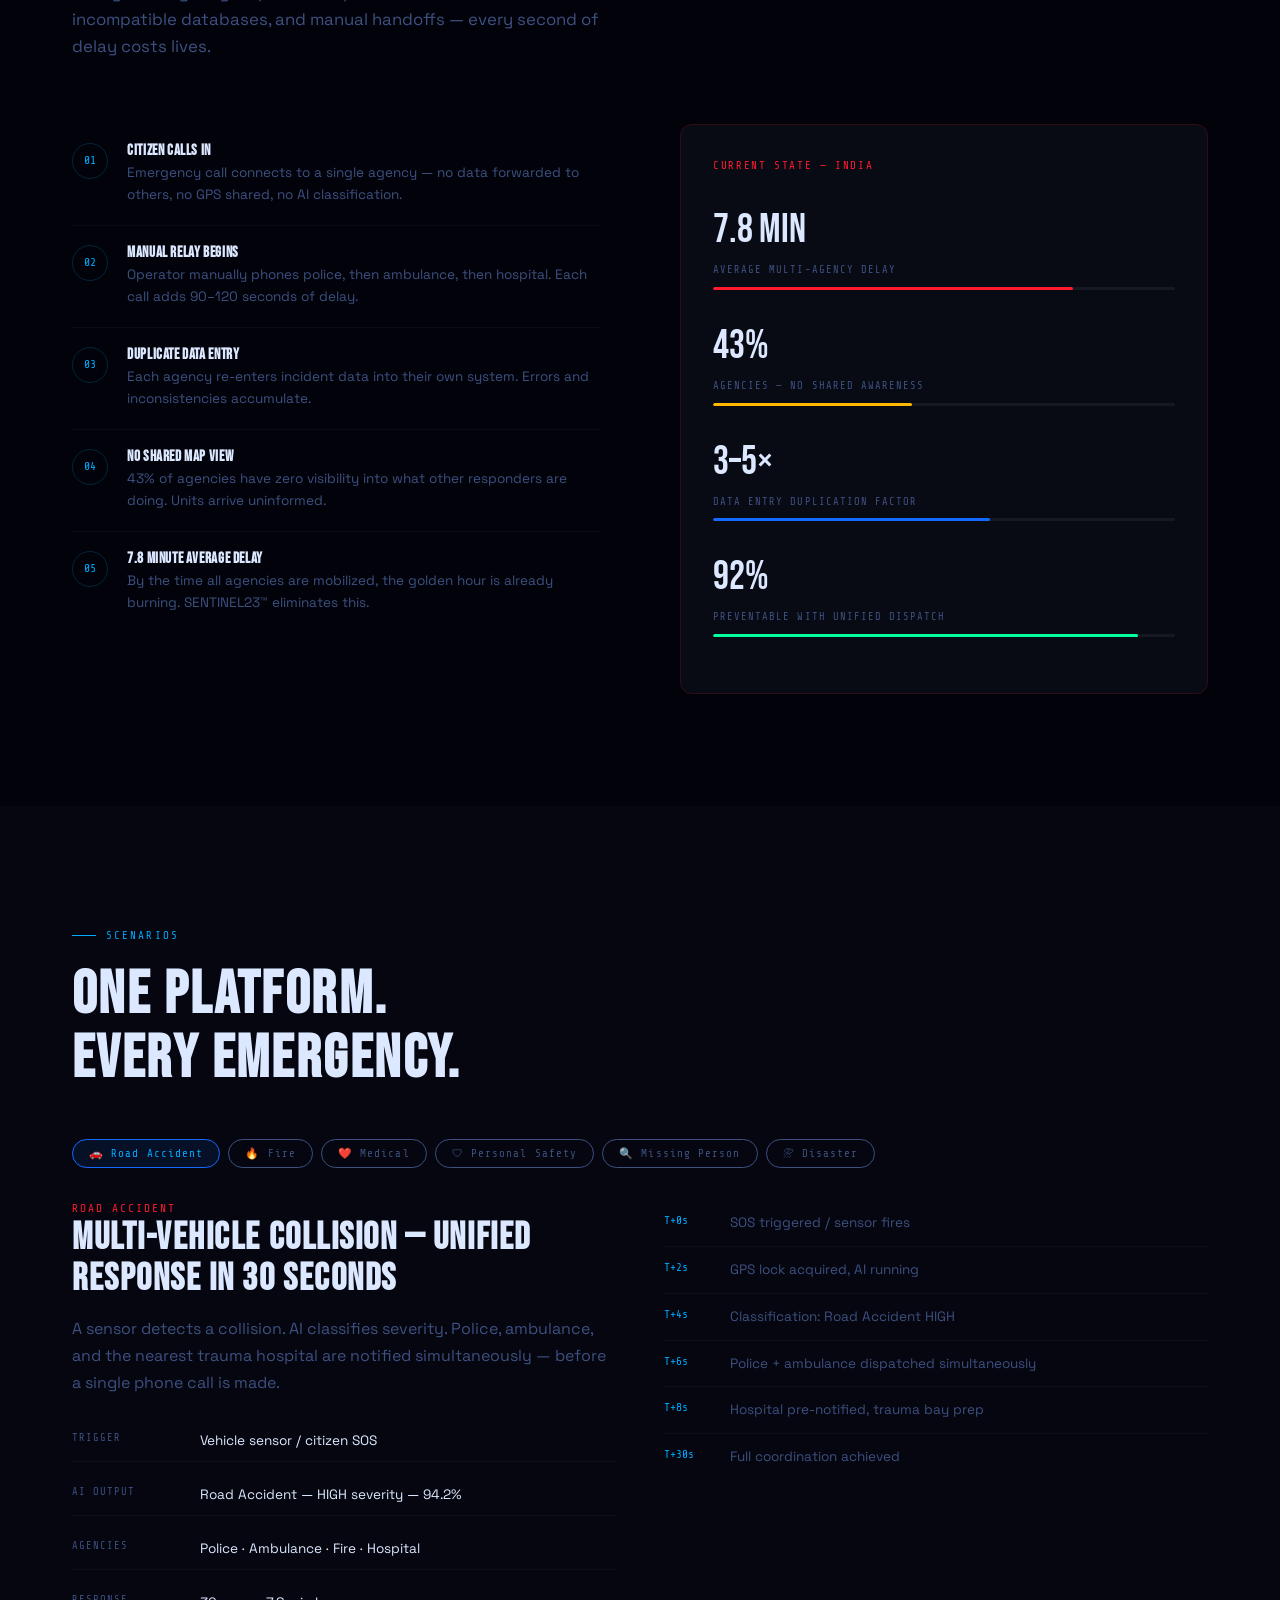
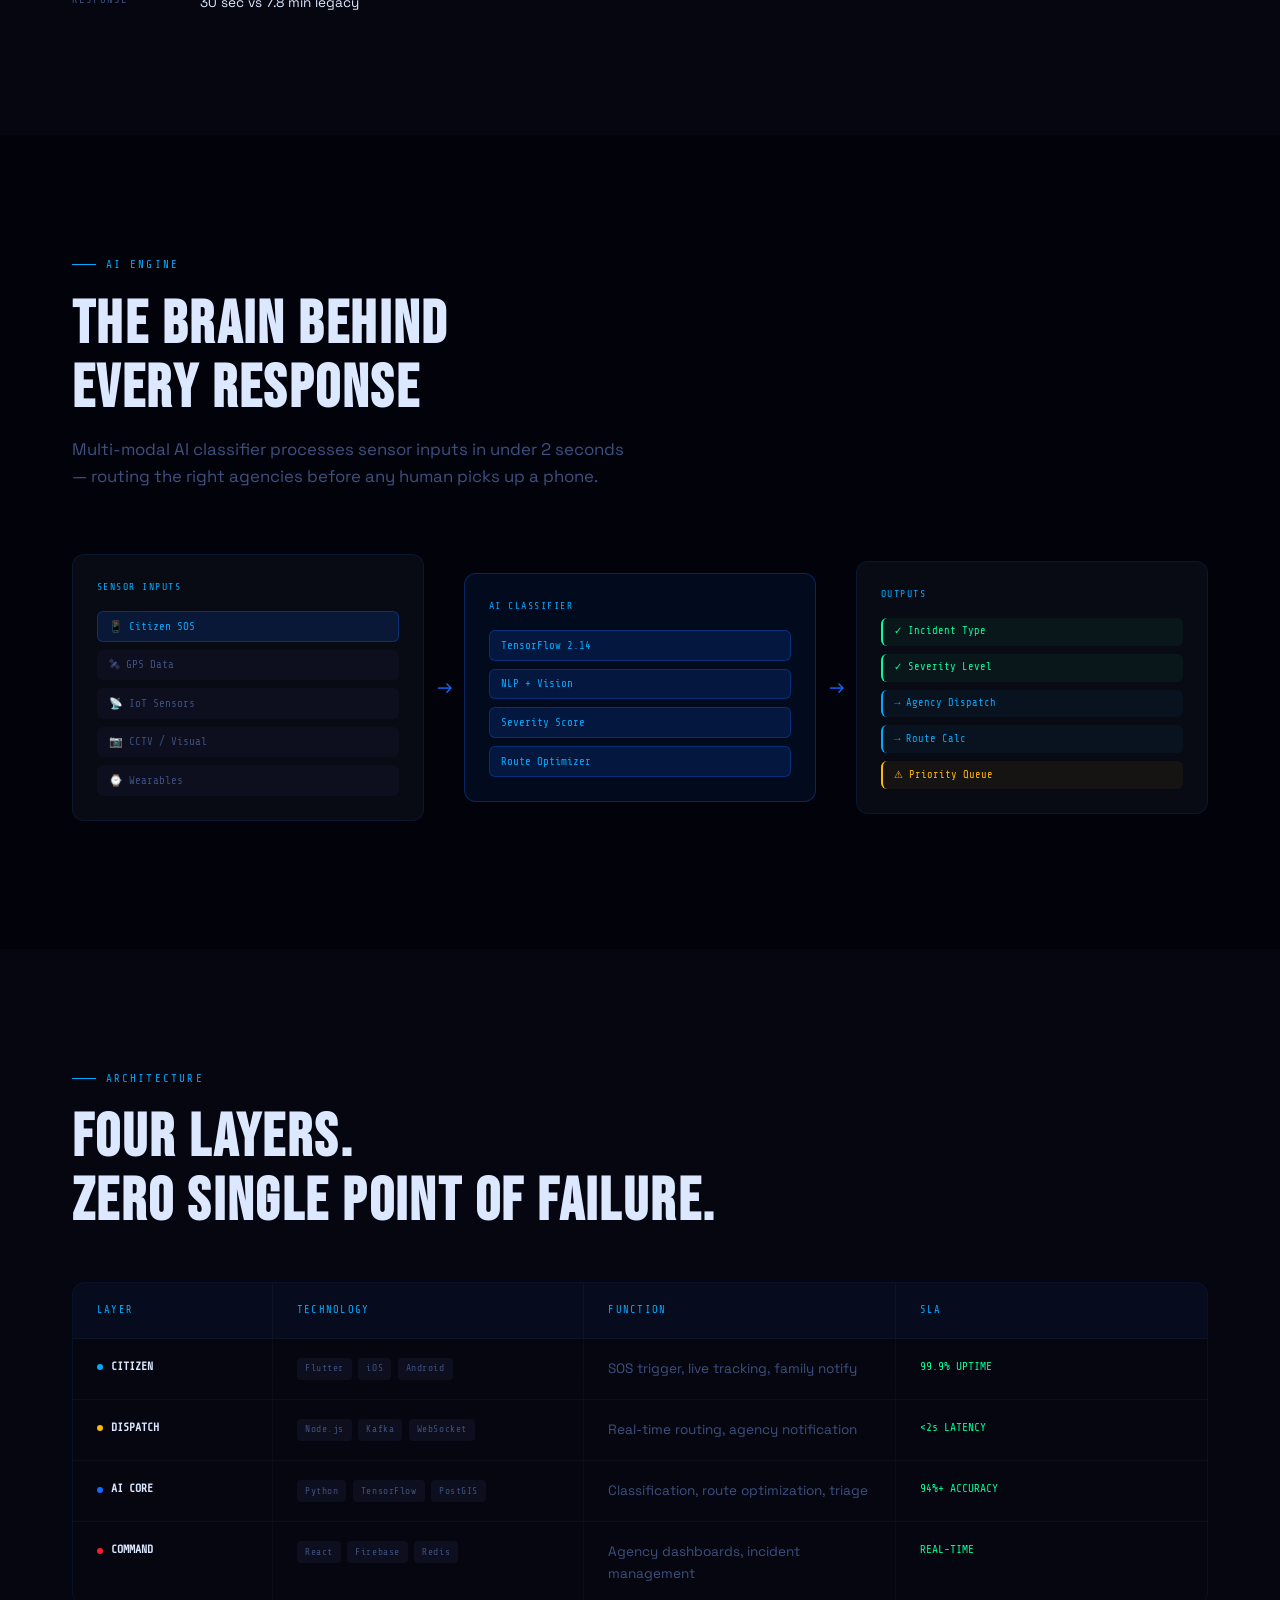
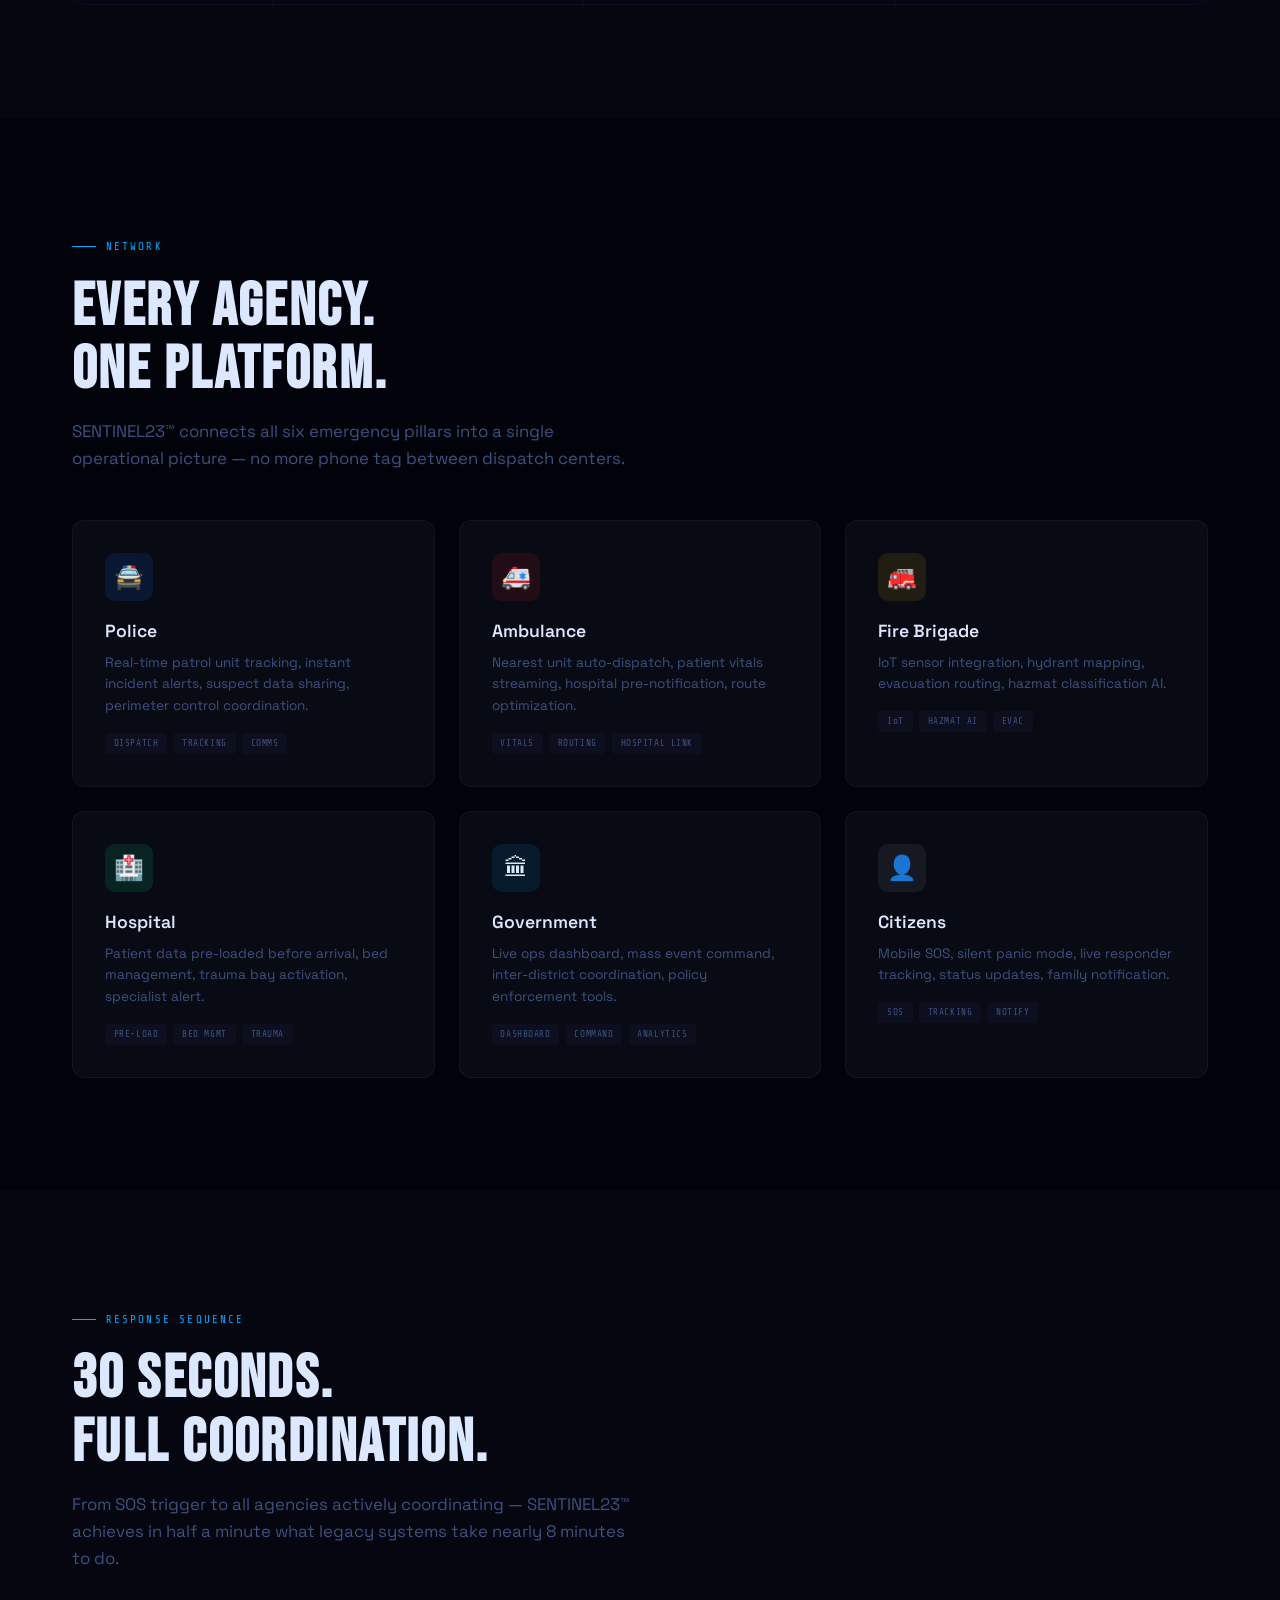
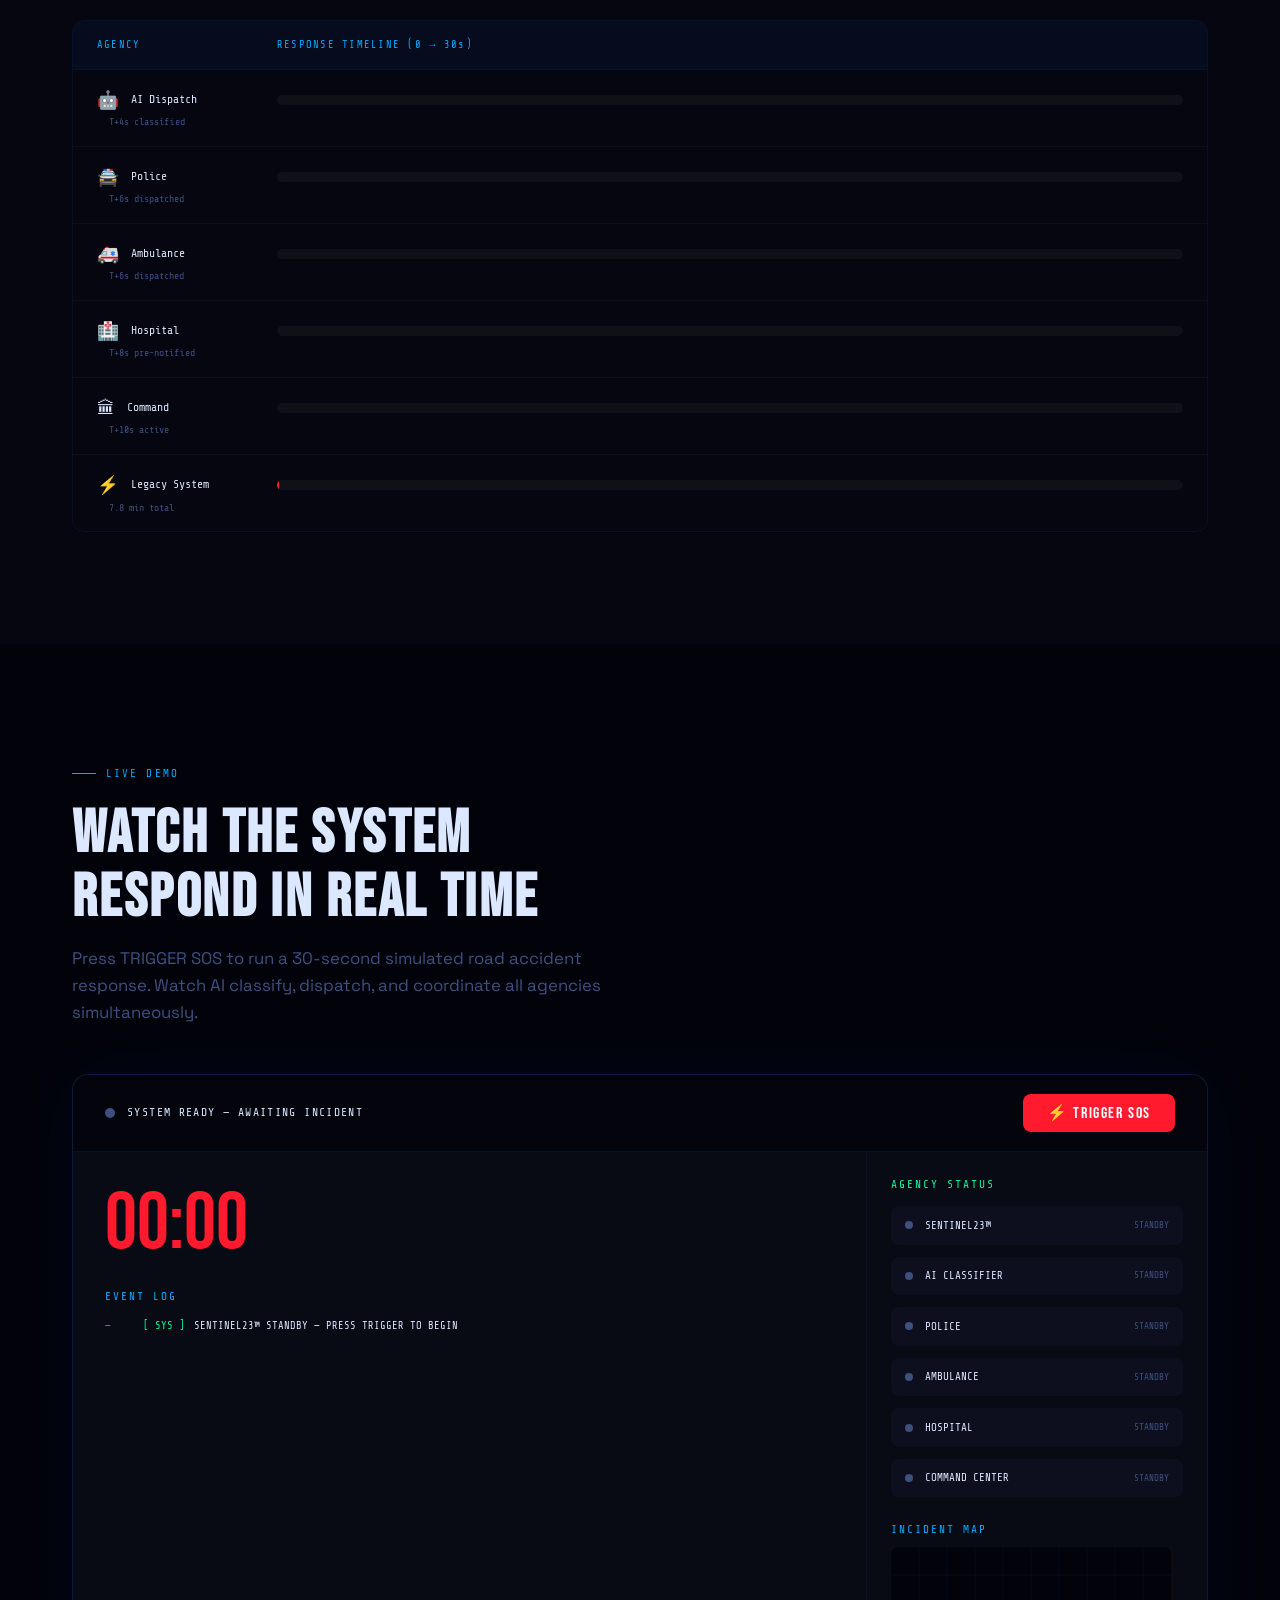
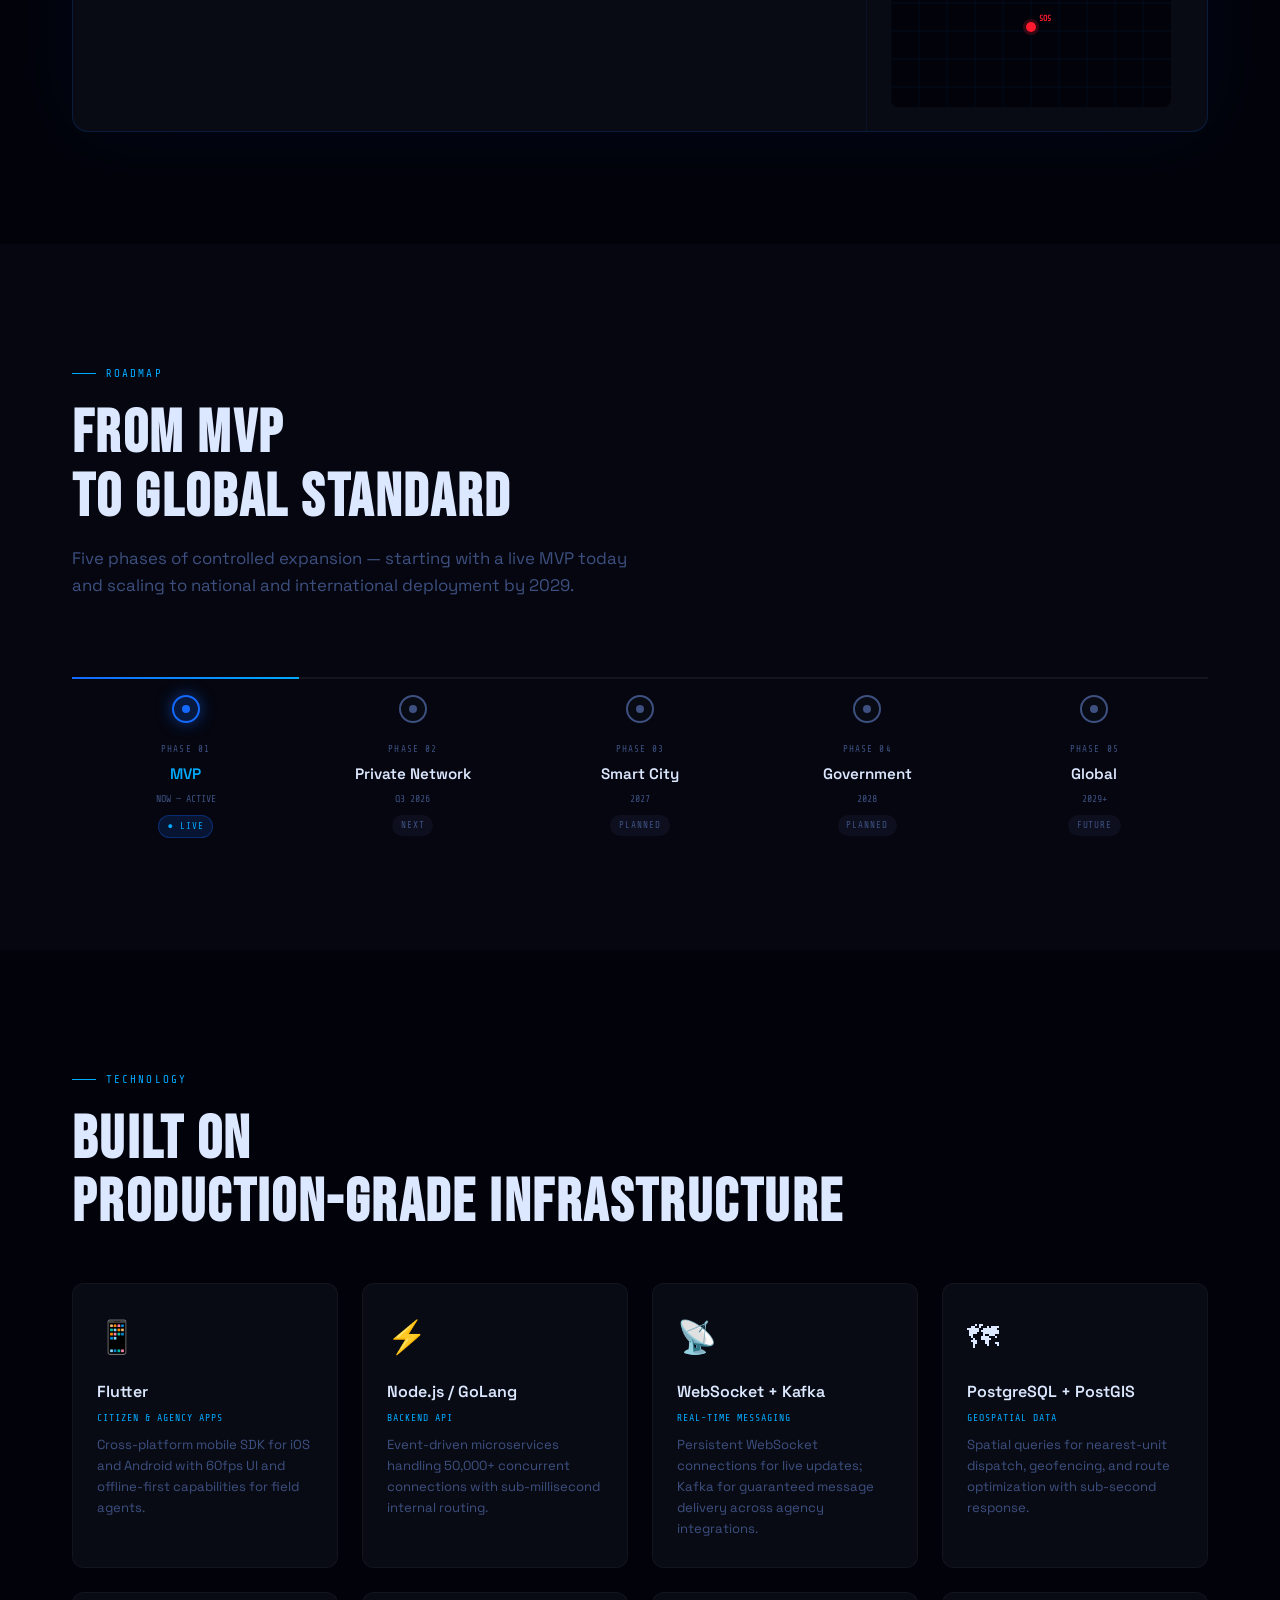
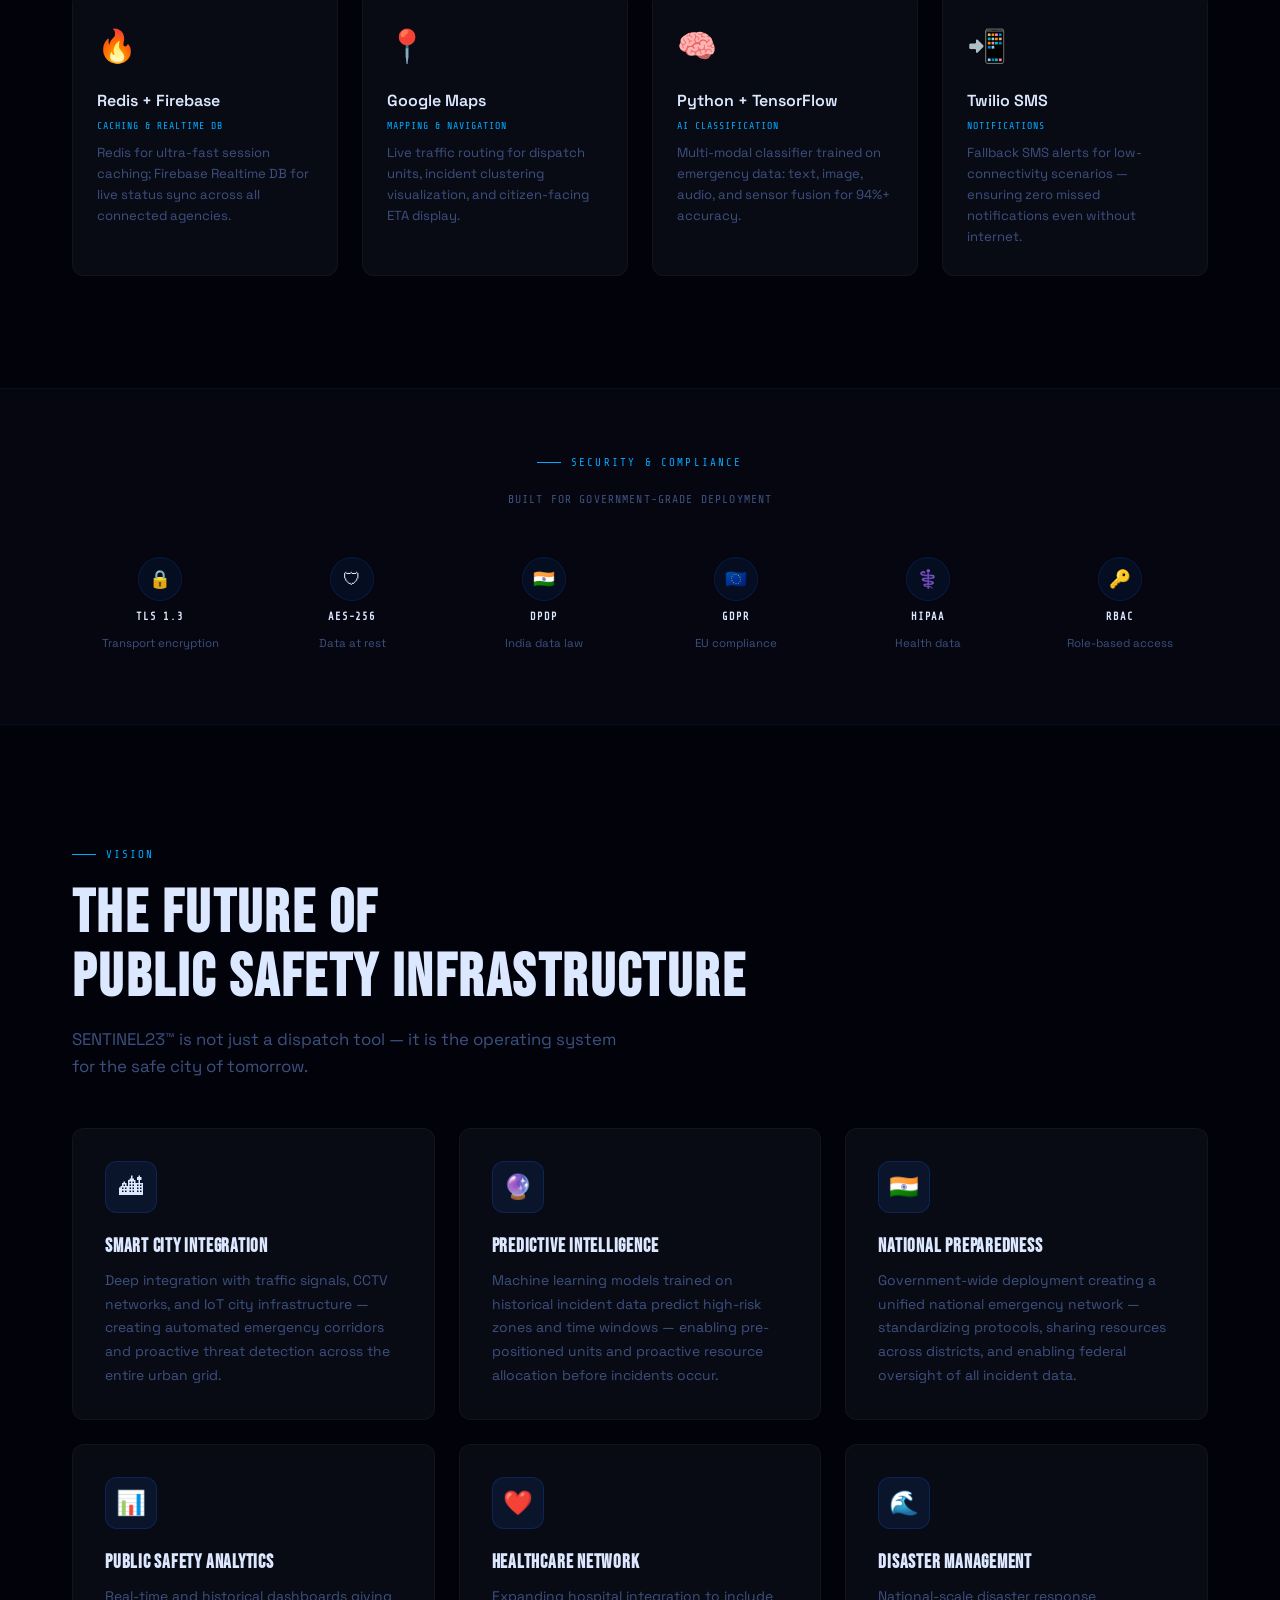
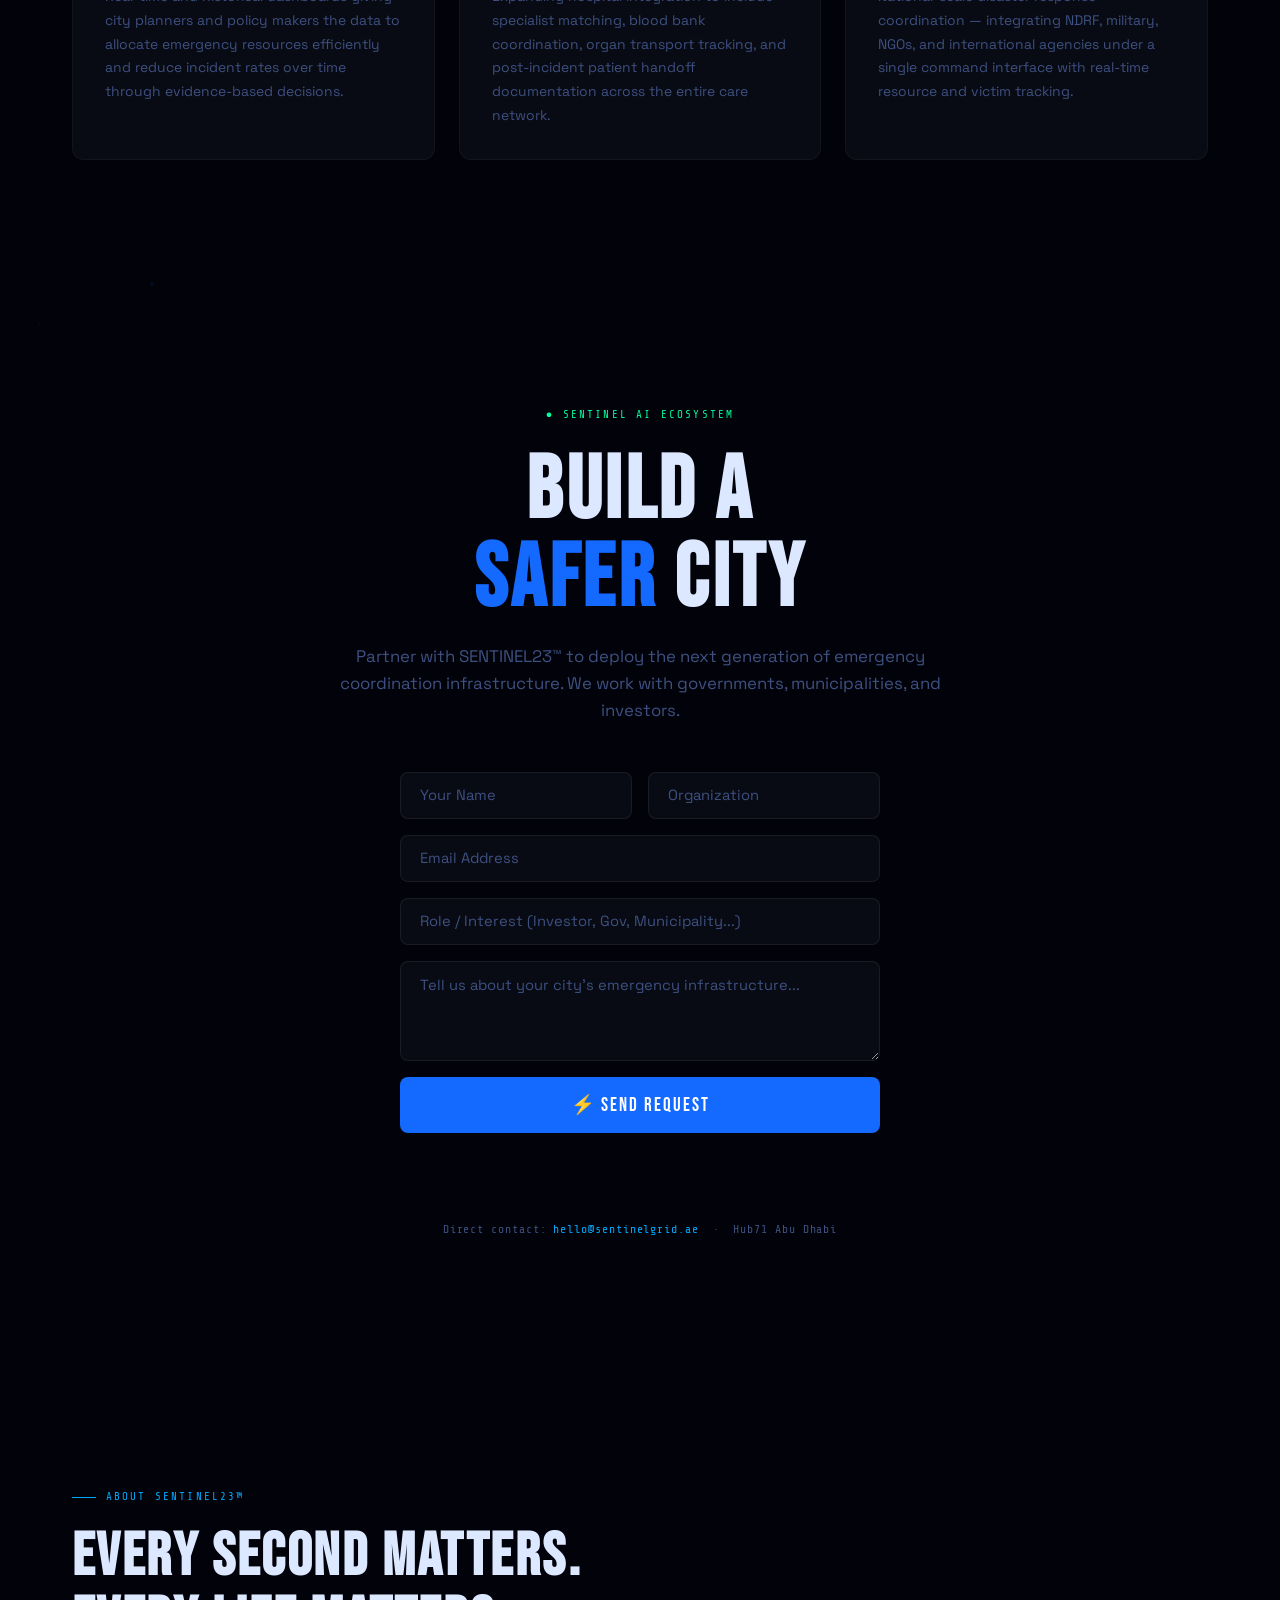
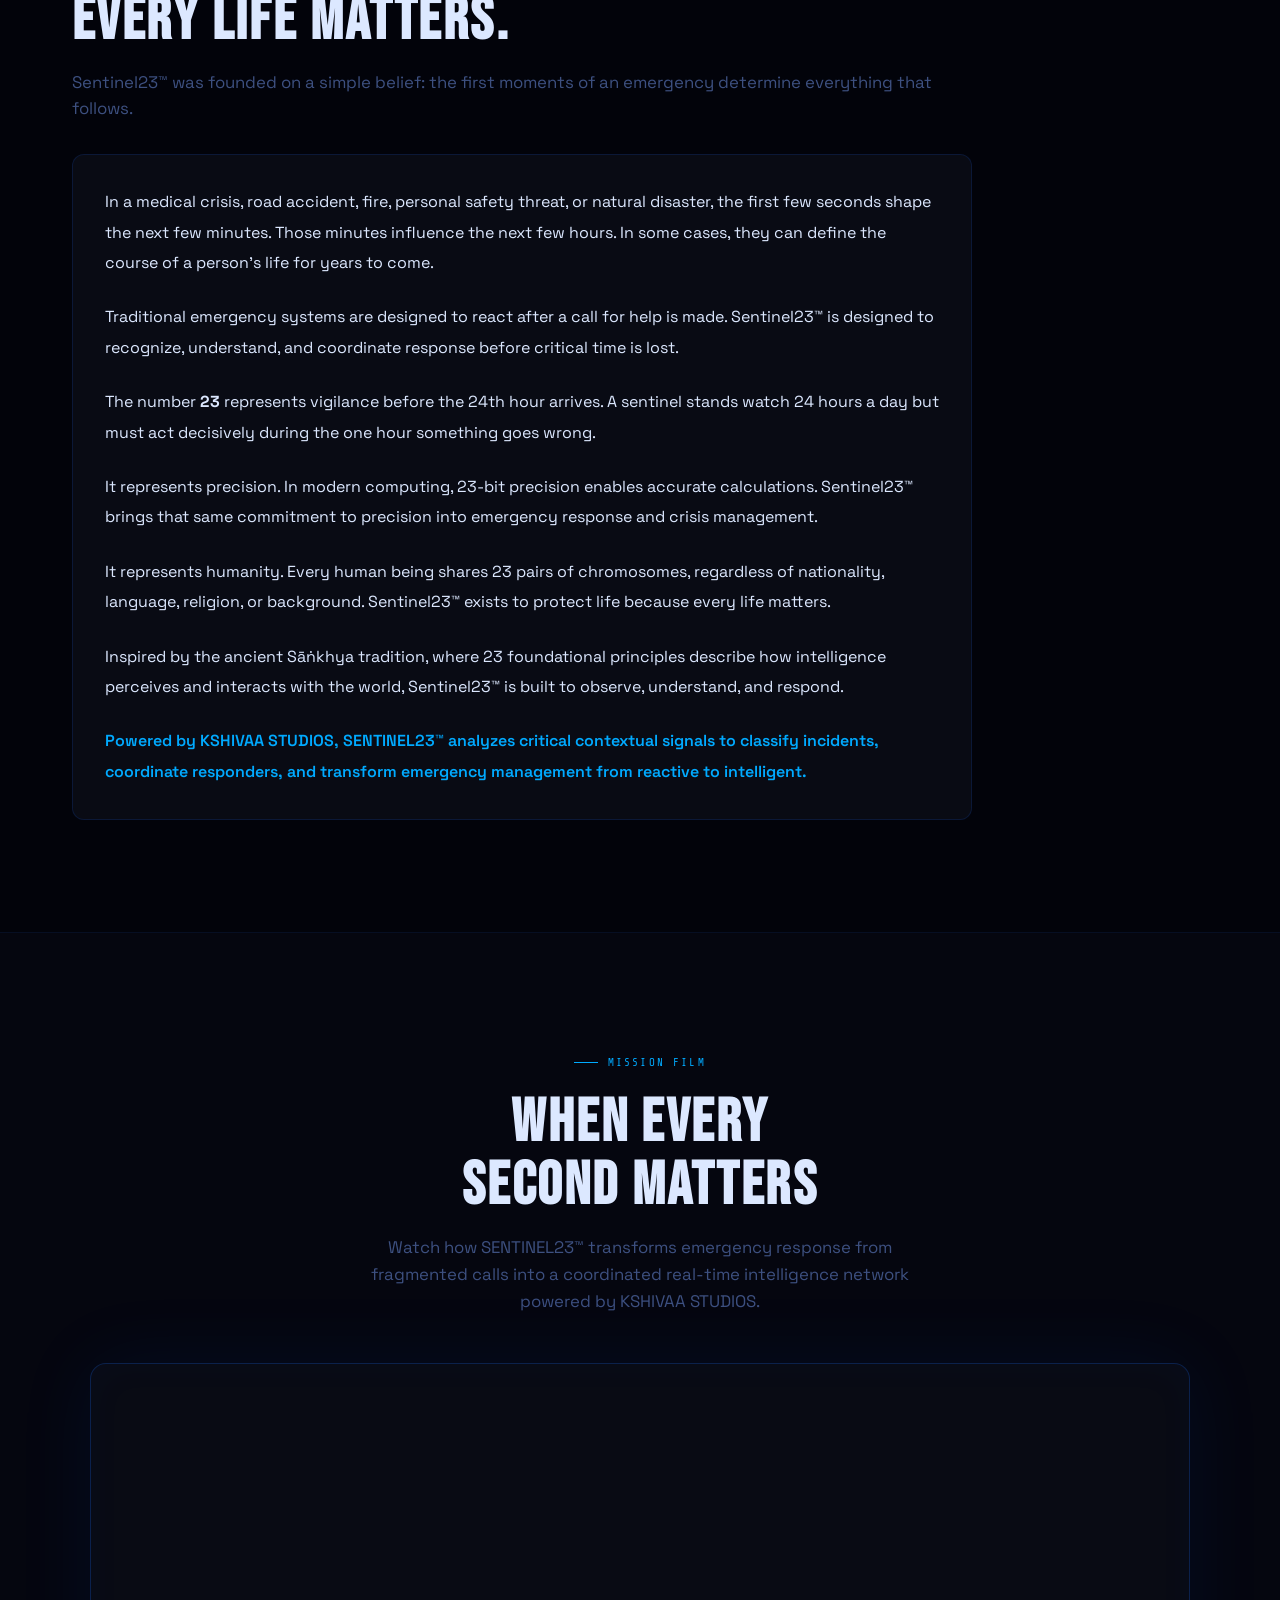
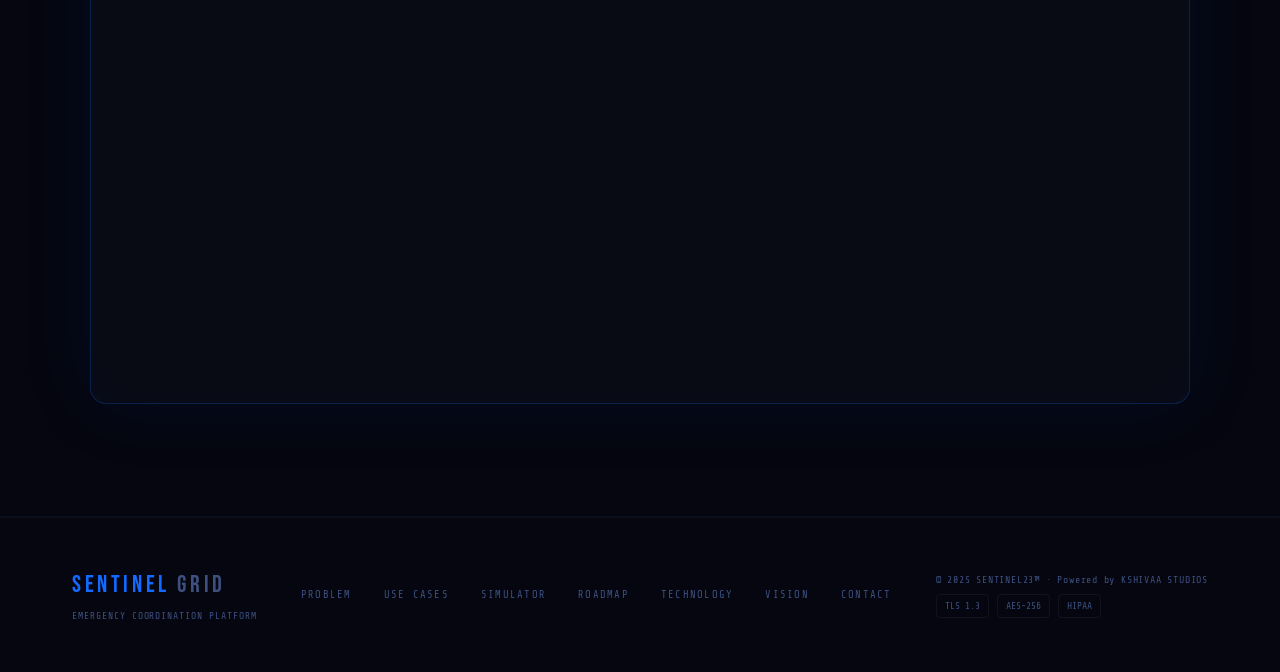
==== commit b2c7a9f6: "Kshivaa Update index.html" ====
--- a/index.html
+++ b/index.html
@@ -1157,7 +1157,7 @@
 <nav id="nav">
  <div class="nav-logo">
    <div class="nav-logo-main">SENTINEL23™</div>
-   <div class="nav-logo-sub">POWERED BY VEDAHAM AI</div>
+   <div class="nav-logo-sub">POWERED BY KSHIVAA STUDIOS</div>
 </div>
 
   <div class="nav-links">
@@ -2010,7 +2010,7 @@
           Inspired by the ancient Sāṅkhya tradition, where 23 foundational principles describe how intelligence perceives and interacts with the world, Sentinel23™ is built to observe, understand, and respond.
         </p>
         <p style="margin-bottom:0;color:var(--blue2);font-weight:600;line-height:1.9">
-          Powered by Vedaham AI, SENTINEL23™ analyzes critical contextual signals to classify incidents, coordinate responders, and transform emergency management from reactive to intelligent.
+          Powered by KSHIVAA STUDIOS, SENTINEL23™ analyzes critical contextual signals to classify incidents, coordinate responders, and transform emergency management from reactive to intelligent.
         </p>
       </div>
     </div>
@@ -2026,7 +2026,7 @@
       <h2 class="sec-title rv">When Every<br>Second Matters</h2>
       <p class="sec-sub rv" style="margin:0 auto 3rem;text-align:center">
         Watch how SENTINEL23™ transforms emergency response from fragmented calls
-        into a coordinated real-time intelligence network powered by VEDAHAM AI.
+        into a coordinated real-time intelligence network powered by KSHIVAA STUDIOS.
       </p>
       <div class="vimeo-frame rv">
         <iframe
@@ -2062,7 +2062,7 @@
         <a href="#contact">Contact</a>
       </div>
       <div>
-        <div class="footer-copy">© 2025 SENTINEL23™ · Powered by Vedaham AI</div>
+        <div class="footer-copy">© 2025 SENTINEL23™ · Powered by KSHIVAA STUDIOS</div>
         <div style="display:flex;gap:.5rem;margin-top:.4rem">
           <span class="footer-badge">TLS 1.3</span>
           <span class="footer-badge">AES-256</span>
